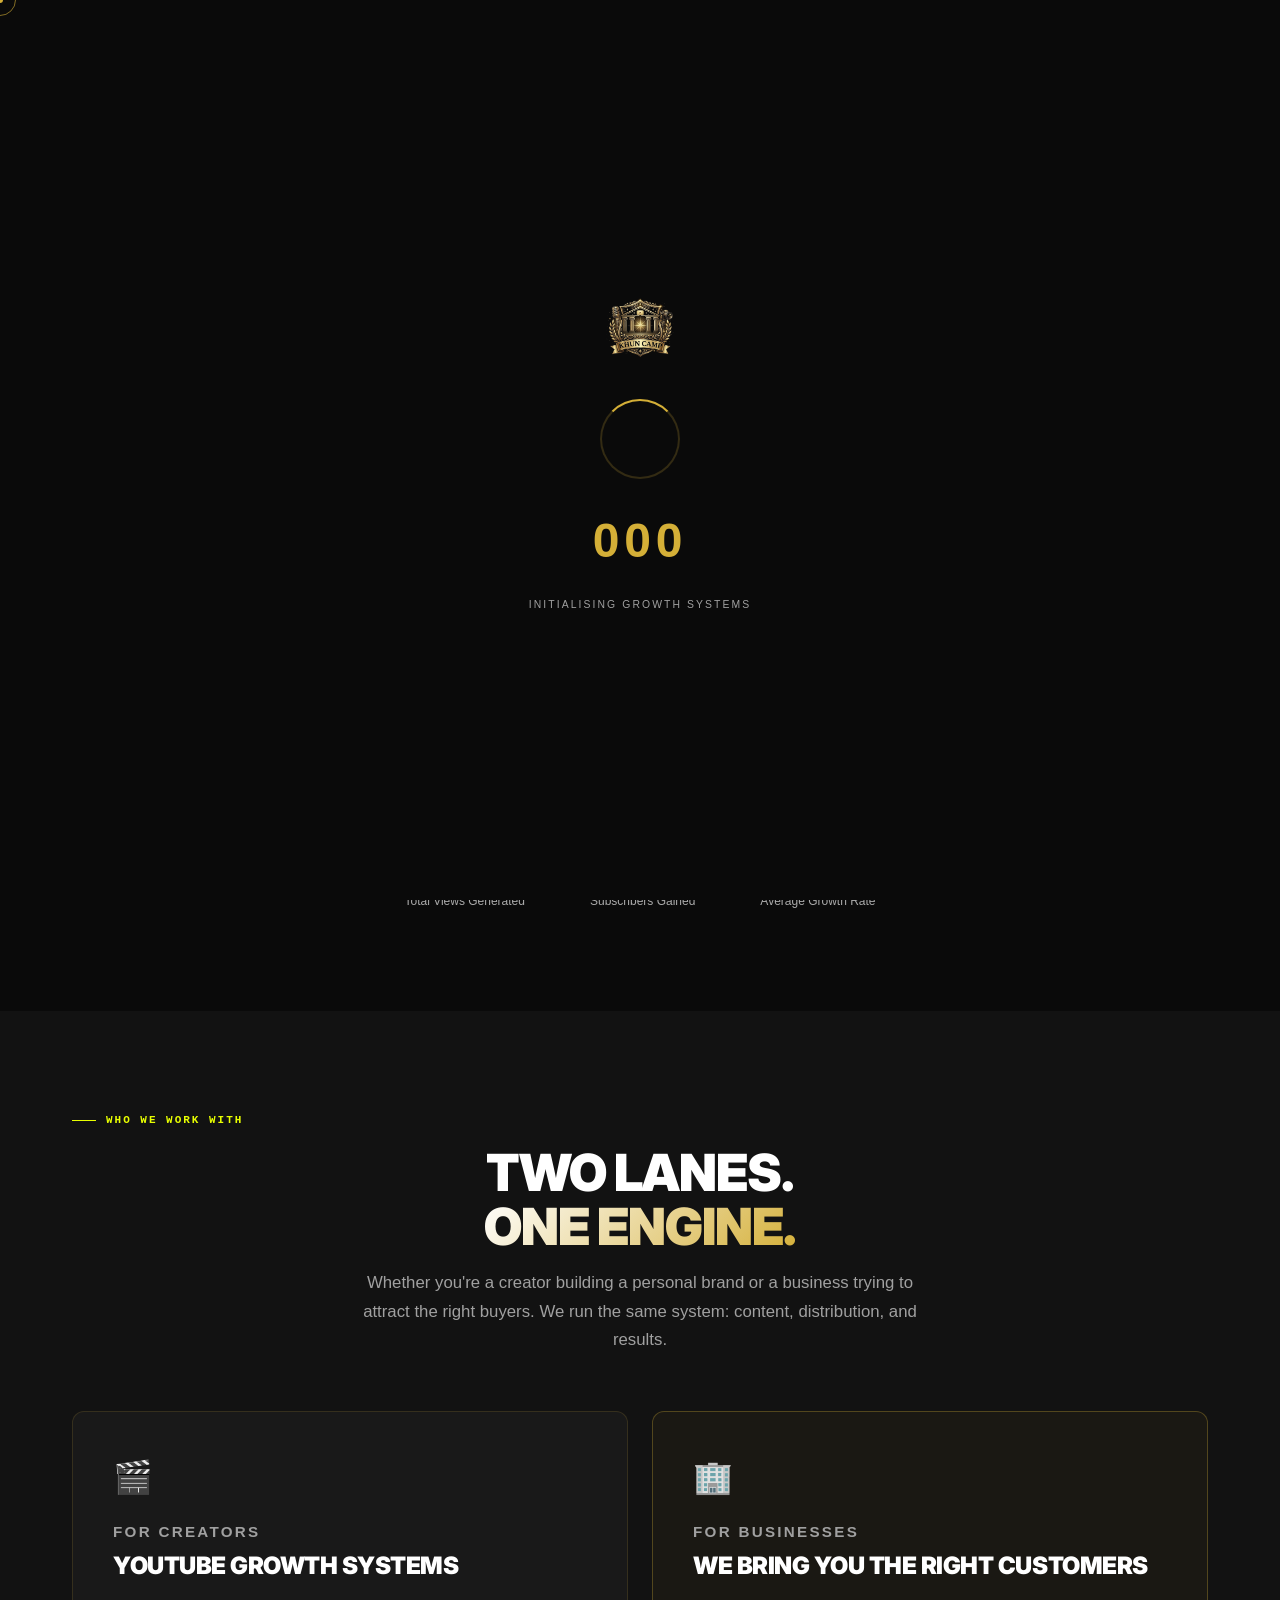
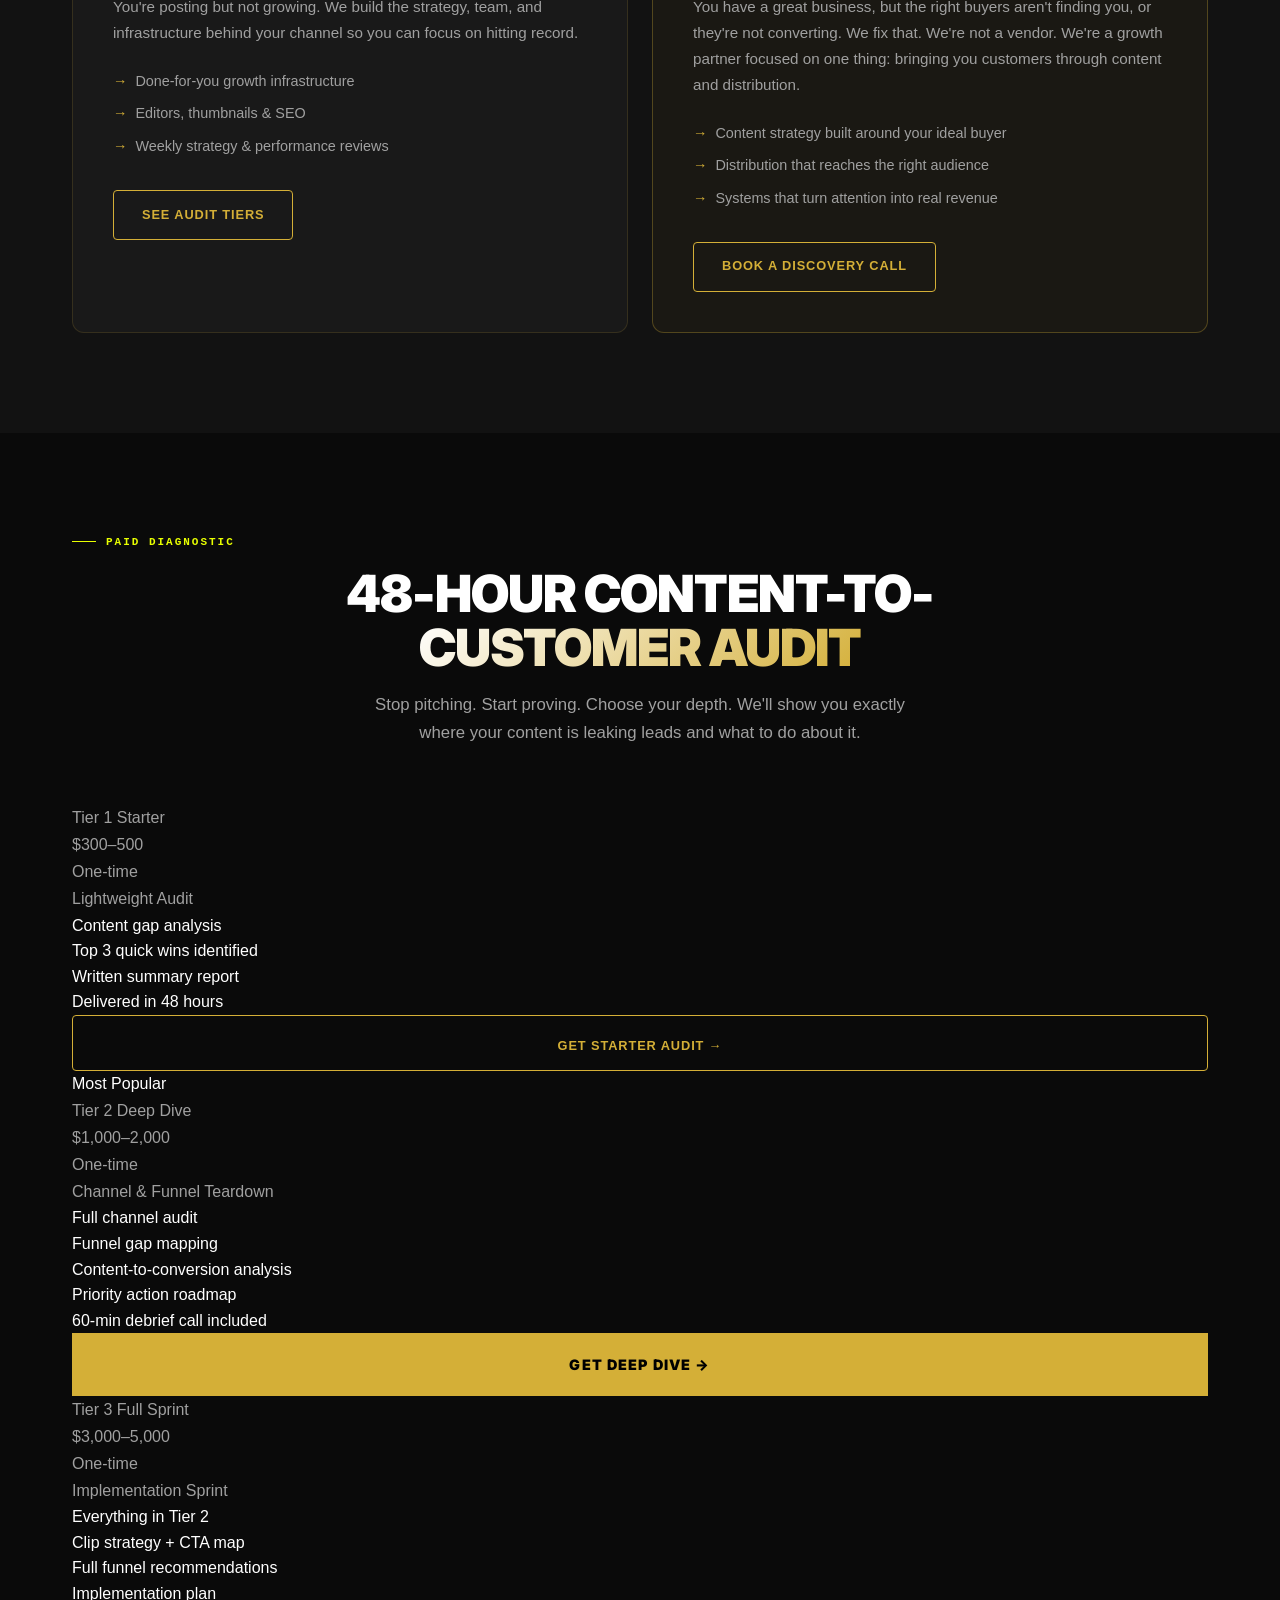
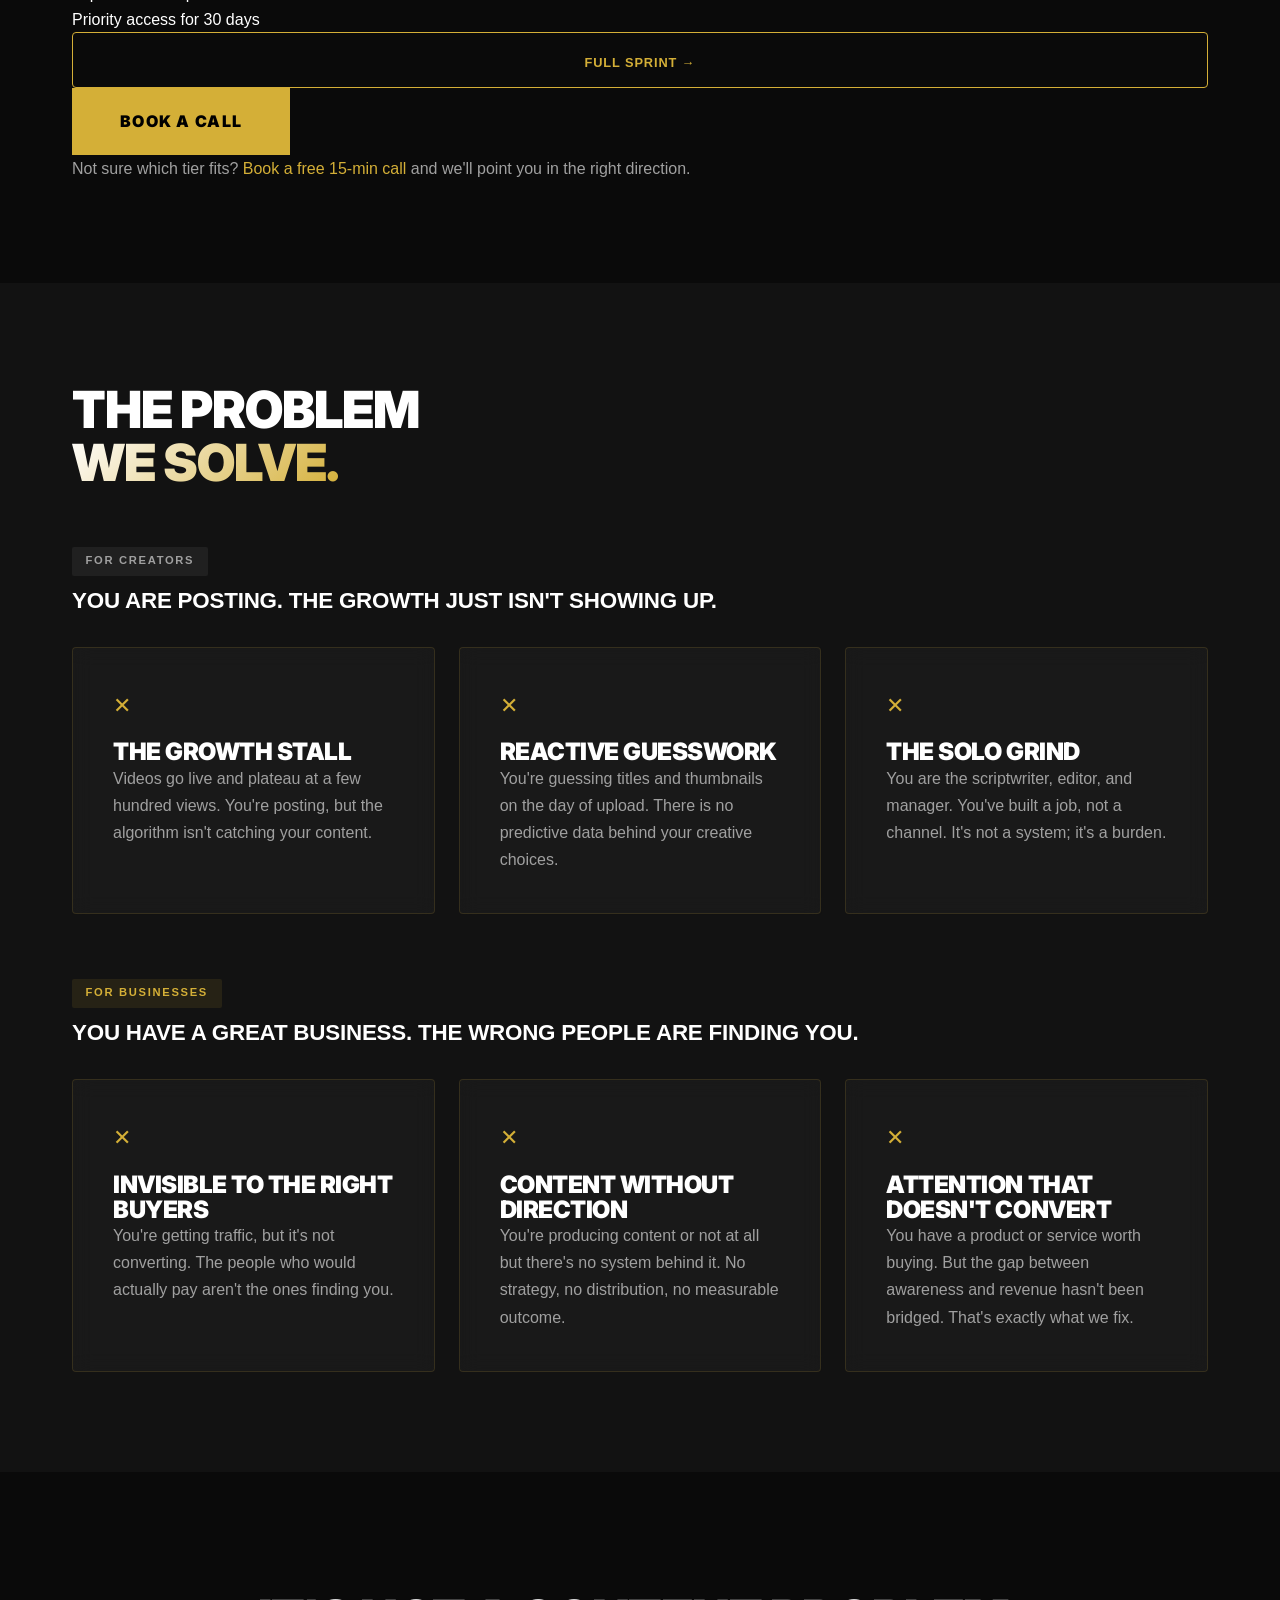
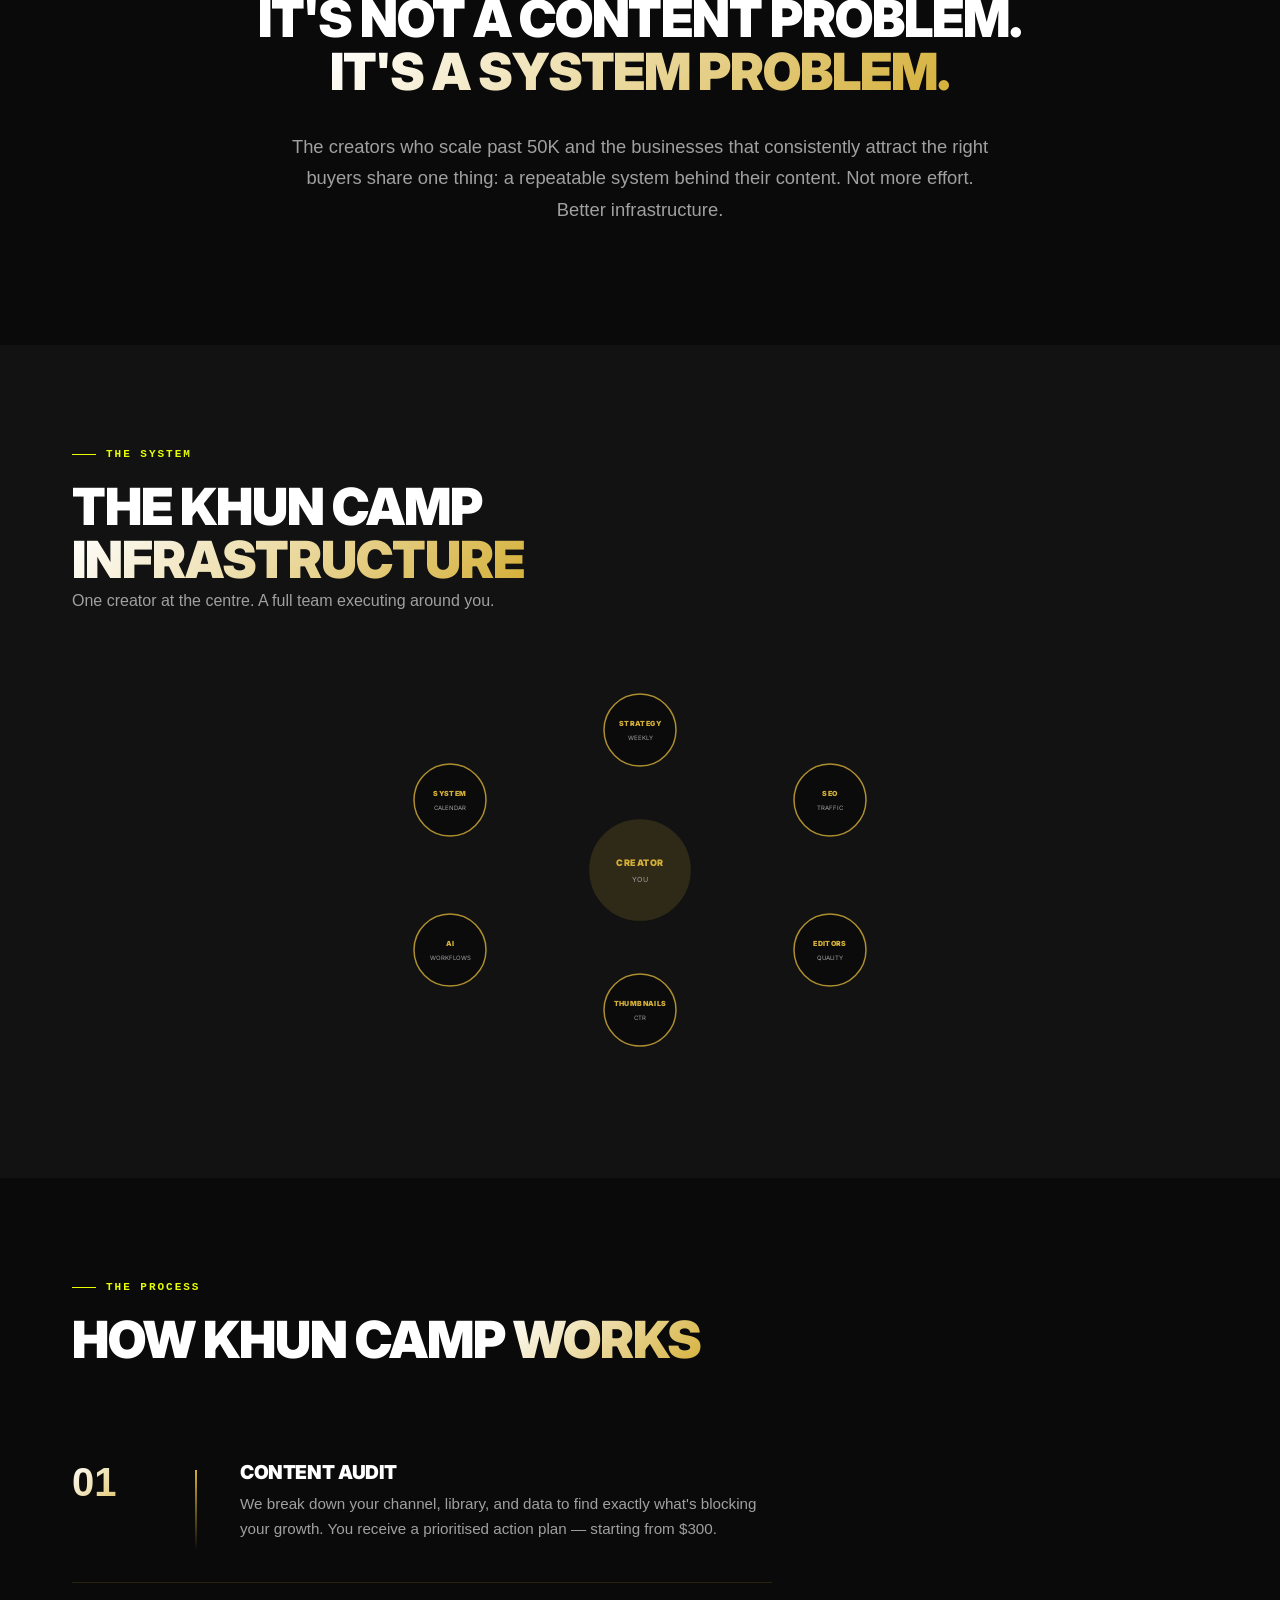
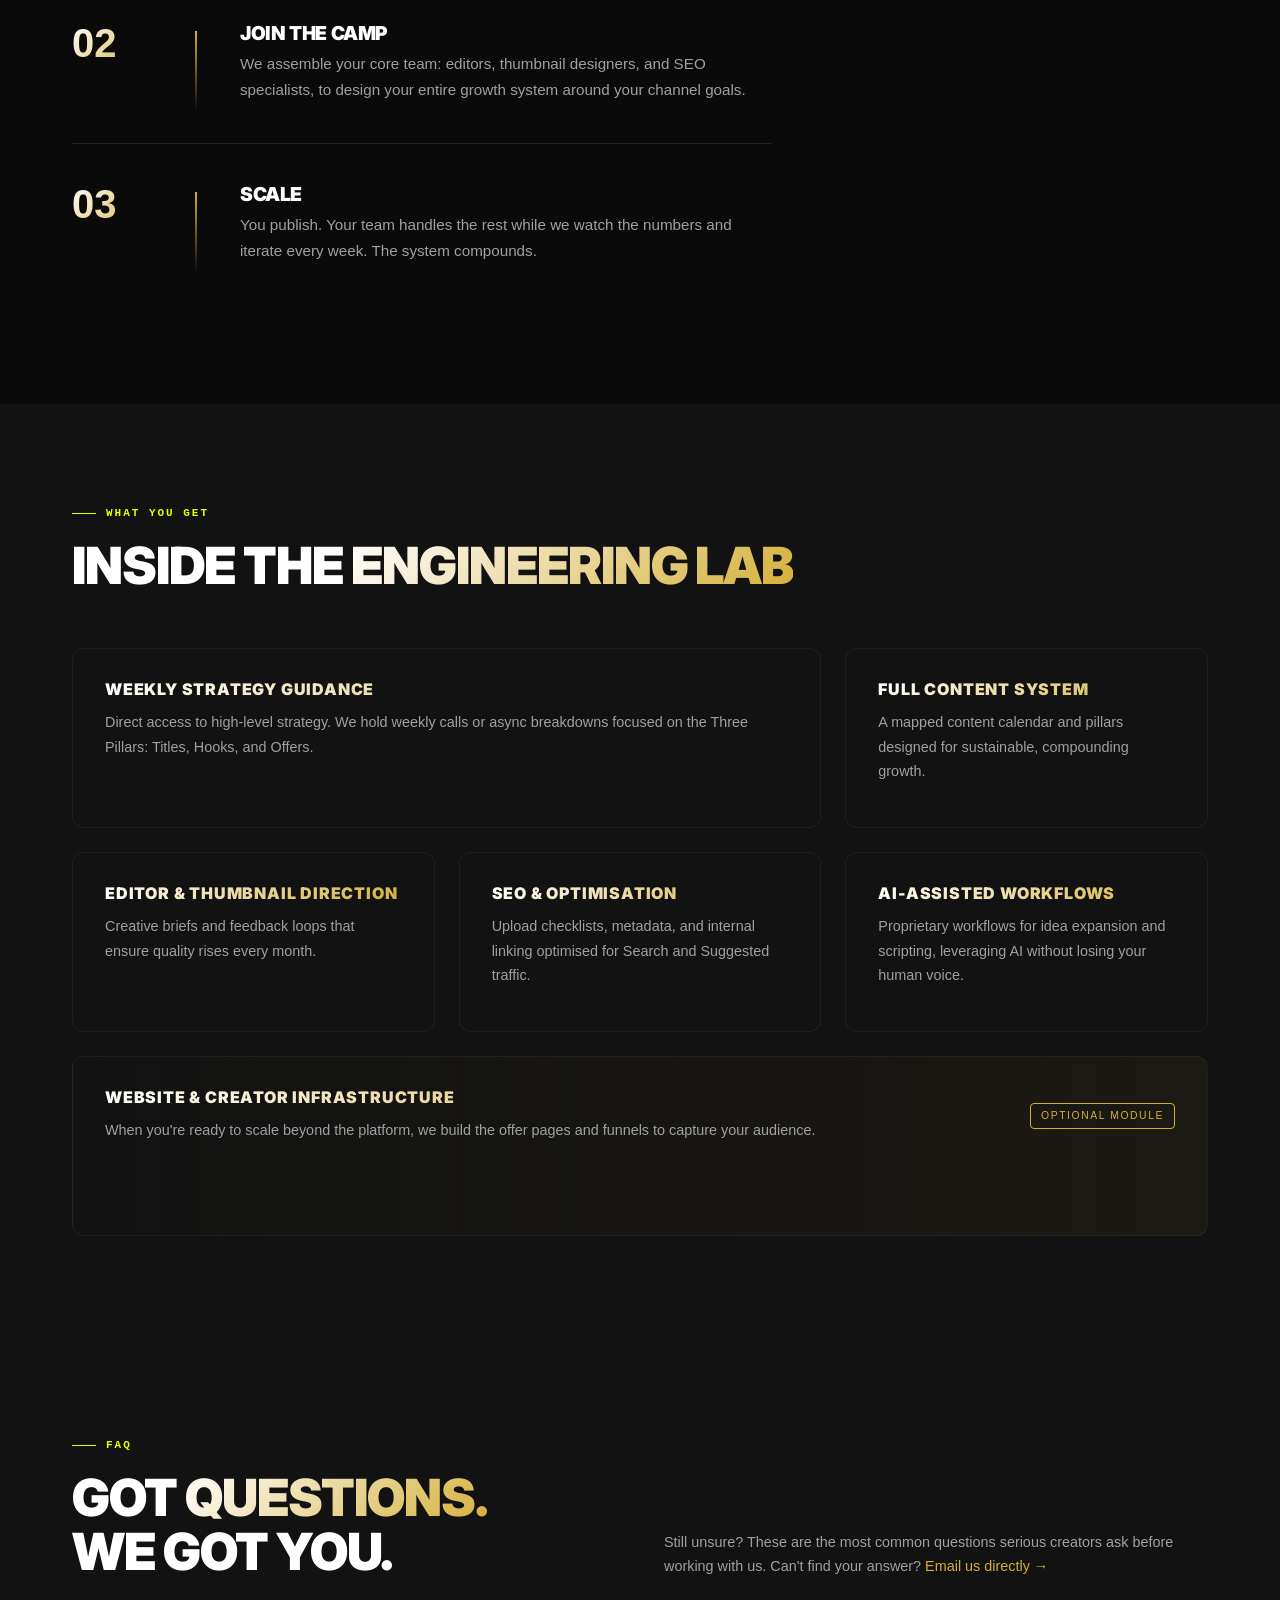
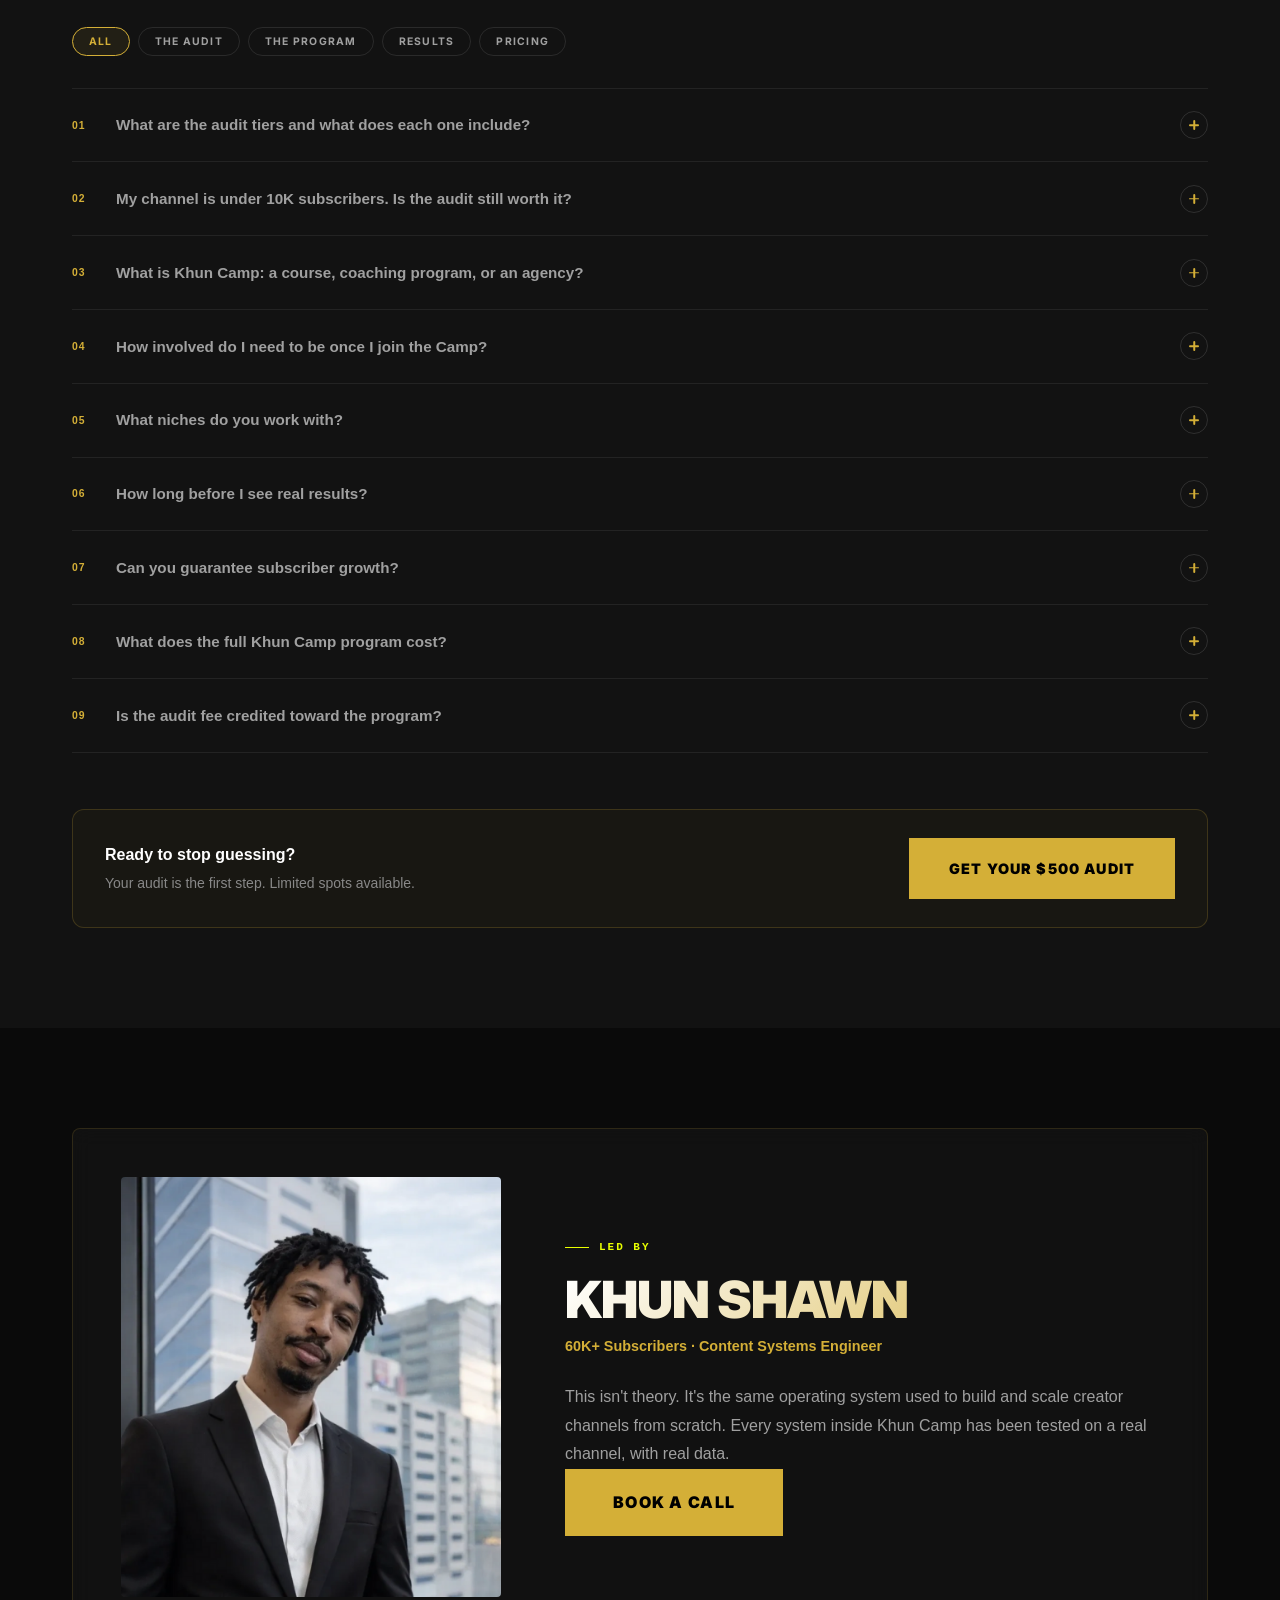
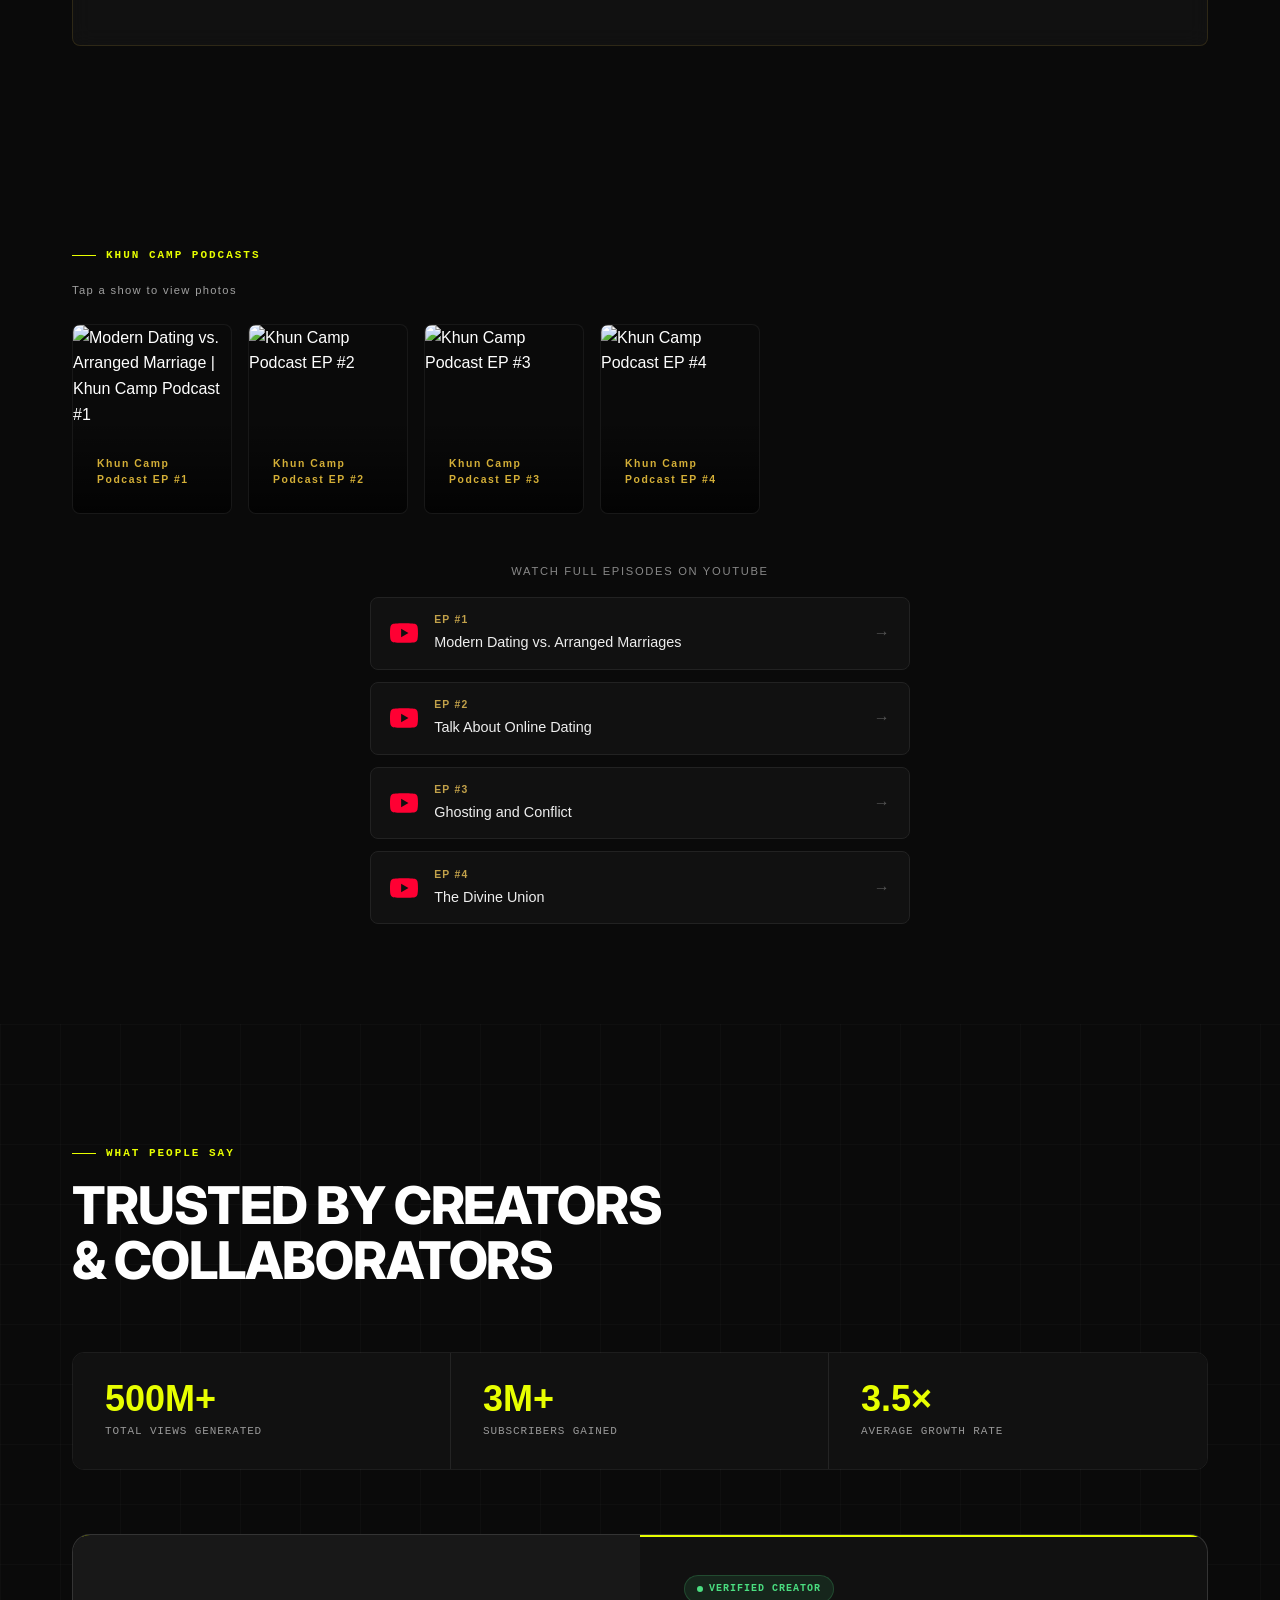
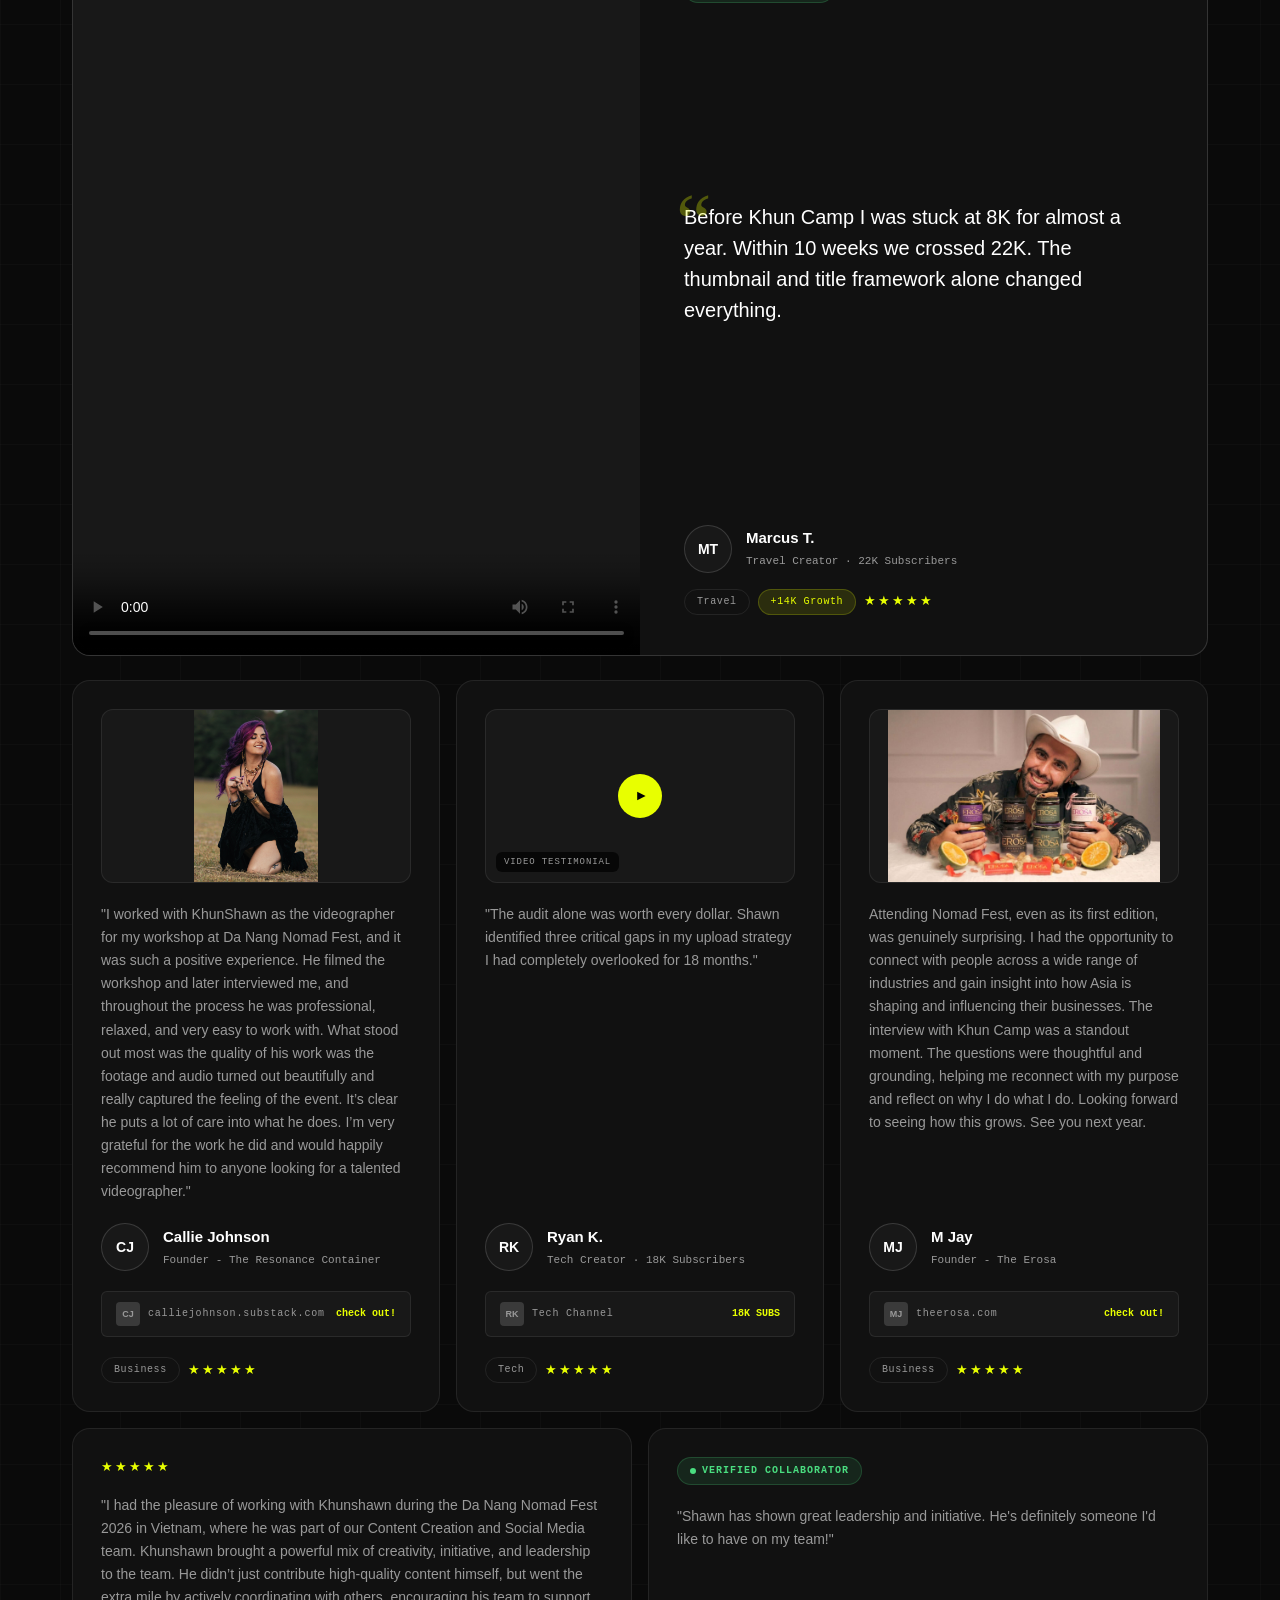
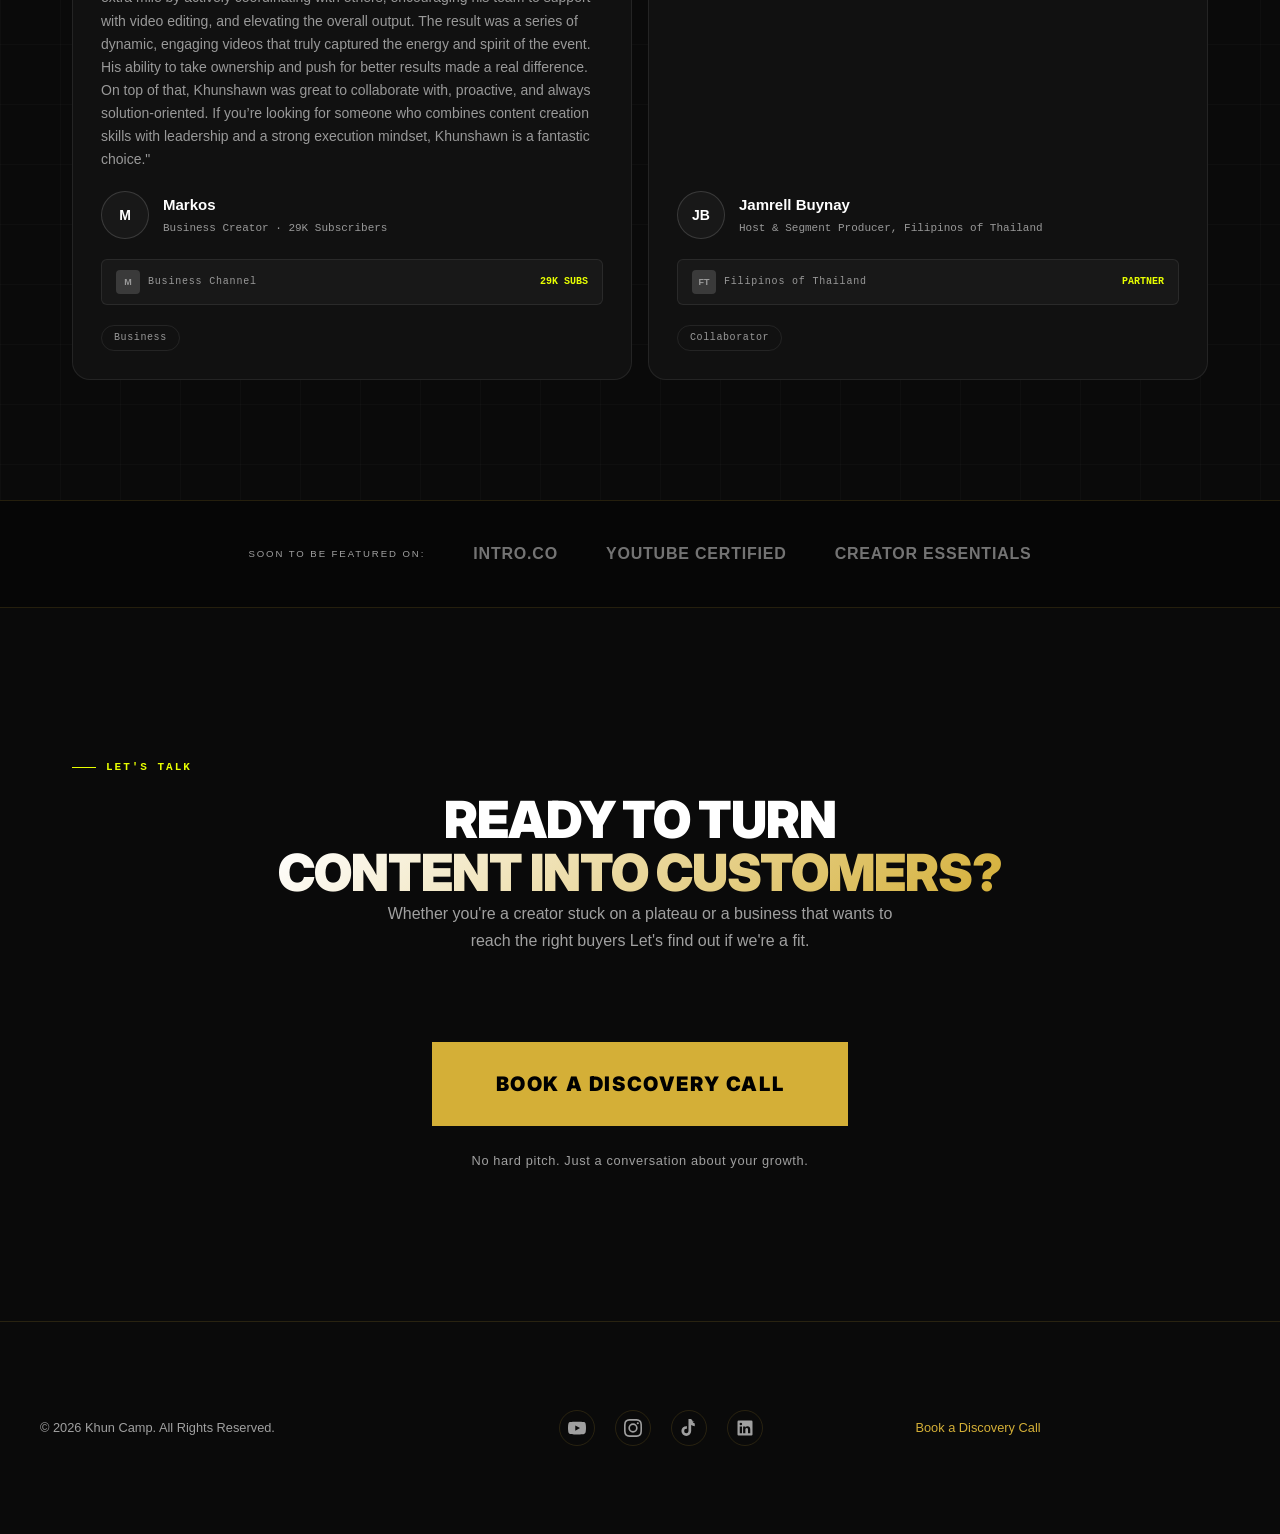
==== index.html @ d80e016d "describe your change here" ====
<!DOCTYPE html>
<html lang="en">
<head>
  <meta charset="UTF-8">
  <meta name="viewport" content="width=device-width, initial-scale=1.0">
  <title>Khun Camp | Content Growth Company</title>
  <meta name="description" content="Khun Camp turns content into customers using AI, systems, and distribution. We help creators grow on YouTube and businesses attract the right buyers">
  <meta name="robots" content="index, follow">
  <link rel="canonical" href="https://khuncamp.com/">

<!-- Open Graph / Social Preview -->
<meta property="og:type" content="website" />
<meta property="og:url" content="https://khuncamp.com/" />
<meta property="og:title" content="Khun Camp | Content Growth Company" />
<meta property="og:description" content="We turn content into customers using AI, systems, and distribution. Built for creators and businesses." />
<meta property="og:image" content="https://khuncamp.com/images/og-preview.jpg" />
<meta property="og:image:width" content="1200" />
<meta property="og:image:height" content="630" />

  <!-- Twitter Card -->
  <meta property="twitter:card" content="summary_large_image">
  <meta property="twitter:title" content="Khun Camp | Still Stuck Under 50K?">
  <meta property="twitter:description" content="Turn your channel into a system. We build the team, you hit record.">

  <!-- Schema.org -->
  <script type="application/ld+json">
  {
    "@context": "https://schema.org",
    "@type": "Service",
    "name": "Khun Camp YouTube Audit & Systems",
    "serviceType": "YouTube Growth Consultancy",
    "provider": {
      "@type": "LocalBusiness",
      "name": "Khun Camp",
      "image": "https://khuncamp.com/images/KhunCamp-Social-Share.webp"
    },
    "offers": {
      "@type": "Offer",
      "price": "500.00",
      "priceCurrency": "USD"
    },
    "description": "Professional YouTube channel audits and full-service growth infrastructure for creators."
  }
  </script>

  <!-- FAQ Schema -->
  <script type="application/ld+json">
  {
    "@context": "https://schema.org",
    "@type": "FAQPage",
    "mainEntity": [
      {
        "@type": "Question",
        "name": "What is Khun Camp?",
        "acceptedAnswer": {
          "@type": "Answer",
          "text": "Khun Camp is an engineering firm for YouTube creators. We build the infrastructure, team, and strategy behind your channel so you can scale past 50K subscribers."
        }
      },
      {
        "@type": "Question",
        "name": "How does Khun Camp work?",
        "acceptedAnswer": {
          "@type": "Answer",
          "text": "We start with a $500 audit to analyse your channel, then assemble your growth team (editors, thumbnail designers, SEO specialists) and design a system for sustainable growth. You publish, we handle the rest."
        }
      },
      {
        "@type": "Question",
        "name": "What will I get inside Khun Camp?",
        "acceptedAnswer": {
          "@type": "Answer",
          "text": "Weekly strategy guidance, full content system, editor and thumbnail direction, SEO optimisation, AI-assisted workflows, and optional website and creator infrastructure setup."
        }
      }
    ]
  }
  </script>

  <!-- Favicons & Web App -->
  <link rel="icon" type="image/webp" sizes="128x128" href="images/KhunCamp-Logo-badge-favicon-128.webp">
  <link rel="apple-touch-icon" href="images/KhunCamp-Logo-badge-favicon-128.webp">
  <link rel="manifest" href="manifest.json">
  <link rel="preconnect" href="https://fonts.googleapis.com">
  <link rel="preconnect" href="https://fonts.gstatic.com" crossorigin>
  <link href="https://fonts.googleapis.com/css2?family=Inter:wght@400;700;900&display=swap" rel="stylesheet">
  <link rel="stylesheet" href="css/style.css">
  <style>
    .audit-card-cta {
      display: block;
      width: 100%;
      text-align: center;
      margin-top: auto;
      padding-top: 20px;
    }
    .audit-card {
      display: flex;
      flex-direction: column;
    }
    .audit-features {
      flex: 1;
    }
  </style>
</head>
<body>

  <!-- CURSOR -->
  <div id="cursor-dot"></div>
  <div id="cursor-ring"></div>

  <!-- PRELOADER -->
  <div id="preloader">
    <div class="preloader-inner">
      <div class="loader-logo">
        <img src="images/KhunCamp-Logo-transparent-badge.webp" alt="Khun Camp">
      </div>
      <div class="loader-ring"></div>
      <div class="loader-progress">
        <span id="percentage-counter">000</span>
      </div>
      <p class="loader-label">INITIALISING GROWTH SYSTEMS</p>
    </div>
  </div>

<!-- NAV -->
<header id="site-header">
  <nav class="container nav-inner">
    <a href="#hero" class="nav-logo">
      <img src="images/KhunCamp-Logo-nav.webp" alt="Khun Camp Logo" height="46">
    </a>

    <!-- Desktop CTA — hidden on mobile -->
    <a href="https://calendar.app.google/1PVSKsN8UGwQiG3g7" class="btn-primary btn-sm magnetic-item nav-desktop-cta">Book a Call</a>

    <!-- Hamburger — mobile only -->
    <button class="ham-btn" id="ham-btn" aria-label="Open menu" aria-expanded="false">
      <span></span><span></span><span></span>
    </button>
  </nav>

  <!-- SUB NAV — desktop only -->
  <div id="sub-nav">
    <div class="sub-nav-inner">
      <a href="#hero"         class="sub-nav-link active">Home</a>
      <span class="sub-nav-div"></span>
      <a href="#who-we-serve" class="sub-nav-link">Who We Serve</a>
      <span class="sub-nav-div"></span>
      <a href="#audit"        class="sub-nav-link">Pricing</a>
      <span class="sub-nav-div"></span>
      <a href="#problem"      class="sub-nav-link">Problem</a>
      <span class="sub-nav-div"></span>
      <a href="#solution"     class="sub-nav-link">System</a>
      <span class="sub-nav-div"></span>
      <a href="#how-it-works" class="sub-nav-link">Processes</a>
      <span class="sub-nav-div"></span>
      <a href="#deliverables" class="sub-nav-link">Deliverables</a>
      <span class="sub-nav-div"></span>
      <a href="#proof"        class="sub-nav-link">Proof</a>
      <span class="sub-nav-div"></span>
      <a href="#testimonials" class="sub-nav-link">Testimonials</a>
      <span class="sub-nav-div"></span>
      <a href="#faq"          class="sub-nav-link">FAQ</a>
      <span class="sub-nav-div"></span>
      <a href="blog.html"     class="sub-nav-link">Blog</a>
      <span class="sub-nav-div"></span>
      <a href="https://calendar.app.google/1PVSKsN8UGwQiG3g7"    class="sub-nav-link">Book a Call</a>
    </div>
  </div>

  <!-- MOBILE MENU — hidden on desktop -->
  <div id="mobile-menu" aria-hidden="true">
    <div class="mobile-menu-links">
      <a href="#hero"         class="mob-menu-link"><span class="mob-num">01</span><span class="mob-name">Home</span><div class="mob-bar"></div></a>
      <a href="#who-we-serve" class="mob-menu-link"><span class="mob-num">02</span><span class="mob-name">Who We Serve</span><div class="mob-bar"></div></a>
      <a href="#audit"        class="mob-menu-link"><span class="mob-num">03</span><span class="mob-name">Pricing</span><div class="mob-bar"></div></a>
      <a href="#problem"      class="mob-menu-link"><span class="mob-num">04</span><span class="mob-name">Problem</span><div class="mob-bar"></div></a>
      <a href="#solution"     class="mob-menu-link"><span class="mob-num">05</span><span class="mob-name">System</span><div class="mob-bar"></div></a>
      <a href="#how-it-works" class="mob-menu-link"><span class="mob-num">06</span><span class="mob-name">Process</span><div class="mob-bar"></div></a>
      <a href="#deliverables" class="mob-menu-link"><span class="mob-num">07</span><span class="mob-name">Deliverables</span><div class="mob-bar"></div></a>
      <a href="#proof"        class="mob-menu-link"><span class="mob-num">08</span><span class="mob-name">Proof</span><div class="mob-bar"></div></a>
      <a href="#testimonials" class="mob-menu-link"><span class="mob-num">09</span><span class="mob-name">Testimonials</span><div class="mob-bar"></div></a>
      <a href="#faq"          class="mob-menu-link"><span class="mob-num">10</span><span class="mob-name">FAQ</span><div class="mob-bar"></div></a>
      <a href="blog.html"     class="mob-menu-link"><span class="mob-num">11</span><span class="mob-name">Blog</span><div class="mob-bar"></div></a>
    </div>
    <a href="https://calendar.app.google/1PVSKsN8UGwQiG3g7" class="mob-menu-cta">Book a Call →</a>
  </div>
</header>

  <!-- MAIN -->
  <main>

<!-- HERO -->
<section id="hero" class="spotlight-section hero-full">
  <div class="spotlight-bg"></div>
  <div class="container hero-full-content reveal-up">
    <p class="hero-eyebrow">CONTENT GROWTH COMPANY</p>
    <h1 class="gold-gradient-text">We Turn Content<br>Into Customers.</h1>
    <p class="hero-subtext">Khun Camp is a content growth company. We partner with businesses and creators using content, AI, and distribution to bring the right customers to the right people.</p>
    <div class="hero-cta-group">
      <a href="https://calendar.app.google/1PVSKsN8UGwQiG3g7" class="btn-primary btn-lg magnetic-item">Book a Call</a>
      <a href="#who-we-serve" class="btn-ghost magnetic-item">See How It Works</a>
    </div>
    <div class="hero-stats">
      <div class="hero-stat">
        <span class="hero-stat-number">500M+</span>
        <span class="hero-stat-label">Total Views Generated</span>
      </div>
      <div class="hero-stat-divider"></div>
      <div class="hero-stat">
        <span class="hero-stat-number">3M+</span>
        <span class="hero-stat-label">Subscribers Gained</span>
      </div>
      <div class="hero-stat-divider"></div>
      <div class="hero-stat">
        <span class="hero-stat-number">3.5x</span>
        <span class="hero-stat-label">Average Growth Rate</span>
      </div>
    </div>
  </div>
</section>

<!-- WHO WE SERVE -->
<section id="who-we-serve">
  <div class="container">
    <div class="section-header reveal-up text-center">
      <p class="section-eyebrow">WHO WE WORK WITH</p>
      <h2>Two Lanes.<br><span class="gold-gradient-text">One Engine.</span></h2>
      <p class="section-subtext">Whether you're a creator building a personal brand or a business trying to attract the right buyers. We run the same system: content, distribution, and results.</p>
    </div>
    <div class="lanes-grid reveal-up">
      <!-- Lane 1: Creators -->
      <div class="lane-card">
        <div class="lane-icon">🎬</div>
        <p class="lane-eyebrow">FOR CREATORS</p>
        <h3>YouTube Growth Systems</h3>
        <p>You're posting but not growing. We build the strategy, team, and infrastructure behind your channel so you can focus on hitting record.</p>
        <ul class="lane-list">
          <li><span class="text-gold">→</span> Done-for-you growth infrastructure</li>
          <li><span class="text-gold">→</span> Editors, thumbnails & SEO</li>
          <li><span class="text-gold">→</span> Weekly strategy & performance reviews</li>
        </ul>
        <a href="#audit" class="btn-ghost-gold">See Audit Tiers</a>
      </div>
      <!-- Lane 2: Businesses -->
      <div class="lane-card lane-card--accent">
        <div class="lane-icon">🏢</div>
        <p class="lane-eyebrow">FOR BUSINESSES</p>
        <h3>We Bring You the Right Customers</h3>
        <p>You have a great business, but the right buyers aren't finding you, or they're not converting. We fix that. We're not a vendor. We're a growth partner focused on one thing: bringing you customers through content and distribution.</p>
        <ul class="lane-list">
          <li><span class="text-gold">→</span> Content strategy built around your ideal buyer</li>
          <li><span class="text-gold">→</span> Distribution that reaches the right audience</li>
          <li><span class="text-gold">→</span> Systems that turn attention into real revenue</li>
        </ul>
        <a href="https://calendar.app.google/1PVSKsN8UGwQiG3g7" class="btn-ghost-gold">Book a Discovery Call</a>
      </div>
    </div>
  </div>
</section>


<!-- PAID DIAGNOSTIC -->
<section id="audit">
  <div class="container">
    <div class="section-header reveal-up text-center">
      <p class="section-eyebrow">PAID DIAGNOSTIC</p>
      <h2>48-Hour Content-To-<br><span class="gold-gradient-text">Customer Audit</span></h2>
      <p class="section-subtext">Stop pitching. Start proving. Choose your depth. We'll show you exactly where your content is leaking leads and what to do about it.</p>
    </div>

    <div class="audit-grid reveal-up">

      <!-- Tier 1 -->
      <div class="audit-card">
        <p class="audit-tier-label">Tier 1 Starter</p>
        <p class="audit-price">$300<span class="audit-price-range">–500</span></p>
        <p class="audit-price-sub">One-time</p>
        <div class="audit-divider"></div>
        <p class="audit-product-name">Lightweight Audit</p>
        <ul class="audit-features">
          <li>Content gap analysis</li>
          <li>Top 3 quick wins identified</li>
          <li>Written summary report</li>
          <li>Delivered in 48 hours</li>
        </ul>
        <a href="https://buy.stripe.com/00w5kCgZe8BpeNeaxx7ss04" class="btn-ghost-gold audit-card-cta">Get Starter Audit →</a>
      </div>

      <!-- Tier 2 — Featured -->
      <div class="audit-card audit-card--featured">
        <div class="audit-badge">Most Popular</div>
        <p class="audit-tier-label">Tier 2 Deep Dive</p>
        <p class="audit-price">$1,000<span class="audit-price-range">–2,000</span></p>
        <p class="audit-price-sub">One-time</p>
        <div class="audit-divider"></div>
        <p class="audit-product-name">Channel &amp; Funnel Teardown</p>
        <ul class="audit-features">
          <li>Full channel audit</li>
          <li>Funnel gap mapping</li>
          <li>Content-to-conversion analysis</li>
          <li>Priority action roadmap</li>
          <li>60-min debrief call included</li>
        </ul>
        <a href="https://buy.stripe.com/aFa4gy4cseZNeNe6hh7ss07" class="btn-primary audit-card-cta">Get Deep Dive →</a>
      </div>

      <!-- Tier 3 -->
      <div class="audit-card">
        <p class="audit-tier-label">Tier 3 Full Sprint</p>
        <p class="audit-price">$3,000<span class="audit-price-range">–5,000</span></p>
        <p class="audit-price-sub">One-time</p>
        <div class="audit-divider"></div>
        <p class="audit-product-name">Implementation Sprint</p>
        <ul class="audit-features">
          <li>Everything in Tier 2</li>
          <li>Clip strategy + CTA map</li>
          <li>Full funnel recommendations</li>
          <li>Implementation plan</li>
          <li>Priority access for 30 days</li>
        </ul>
        <a href="https://buy.stripe.com/eVq5kC6kAdVJawY8pp7ss05" class="btn-ghost-gold audit-card-cta">Full Sprint →</a>
      </div>

    </div>

    <div class="audit-cta reveal-up">
      <a href="https://calendar.app.google/1PVSKsN8UGwQiG3g7" class="btn-primary btn-lg magnetic-item">Book a Call</a>
      <p class="audit-cta-note">Not sure which tier fits? <a href="https://calendar.app.google/1PVSKsN8UGwQiG3g7" class="text-gold">Book a free 15-min call</a> and we'll point you in the right direction.</p>
    </div>

  </div>
</section>

    <!-- PROBLEM -->
    <section id="problem">
      <div class="container">
        <div class="section-header reveal-up">
          <h2>The Problem<br><span class="gold-gradient-text">We Solve.</span></h2>
        </div>

        <!-- Creators Problem -->
        <div class="problem-audience-label reveal-up">
          <span class="problem-tag">FOR CREATORS</span>
          <p class="problem-audience-sub">You are posting. The growth just isn't showing up.</p>
        </div>
        <div class="problem-grid">
          <div class="system-card reveal-up">
            <span class="card-icon">✕</span>
            <h3>The Growth Stall</h3>
            <p>Videos go live and plateau at a few hundred views. You're posting, but the algorithm isn't catching your content.</p>
          </div>
          <div class="system-card reveal-up">
            <span class="card-icon">✕</span>
            <h3>Reactive Guesswork</h3>
            <p>You're guessing titles and thumbnails on the day of upload. There is no predictive data behind your creative choices.</p>
          </div>
          <div class="system-card reveal-up">
            <span class="card-icon">✕</span>
            <h3>The Solo Grind</h3>
            <p>You are the scriptwriter, editor, and manager. You've built a job, not a channel. It's not a system; it's a burden.</p>
          </div>
        </div>

        <!-- Businesses Problem -->
        <div class="problem-audience-label reveal-up" style="margin-top: 4rem;">
          <span class="problem-tag problem-tag--gold">FOR BUSINESSES</span>
          <p class="problem-audience-sub">You have a great business. The wrong people are finding you.</p>
        </div>
        <div class="problem-grid">
          <div class="system-card reveal-up">
            <span class="card-icon">✕</span>
            <h3>Invisible to the Right Buyers</h3>
            <p>You're getting traffic, but it's not converting. The people who would actually pay aren't the ones finding you.</p>
          </div>
          <div class="system-card reveal-up">
            <span class="card-icon">✕</span>
            <h3>Content Without Direction</h3>
            <p>You're producing content or not at all but there's no system behind it. No strategy, no distribution, no measurable outcome.</p>
          </div>
          <div class="system-card reveal-up">
            <span class="card-icon">✕</span>
            <h3>Attention That Doesn't Convert</h3>
            <p>You have a product or service worth buying. But the gap between awareness and revenue hasn't been bridged. That's exactly what we fix.</p>
          </div>
        </div>

      </div>
    </section>

    <!-- REFRAME -->
    <section id="reframe">
      <div class="container text-center">
        <div class="reveal-up">
          <h2>It's not a content problem.<br><span class="gold-gradient-text">It's a system problem.</span></h2>
          <p class="reframe-body">The creators who scale past 50K and the businesses that consistently attract the right buyers share one thing: a repeatable system behind their content. Not more effort. Better infrastructure.</p>
        </div>
      </div>
    </section>

    <!-- SOLUTION -->
    <section id="solution">
      <div class="container">
        <div class="section-header reveal-up">
          <p class="section-eyebrow">THE SYSTEM</p>
          <h2>The Khun Camp<br><span class="gold-gradient-text">Infrastructure</span></h2>
          <p>One creator at the centre. A full team executing around you.</p>
        </div>
        <div class="solution-diagram-wrapper reveal-up">
          <svg id="solution-diagram" viewBox="0 0 600 400" xmlns="http://www.w3.org/2000/svg" aria-label="Khun Camp growth system diagram">
            <!-- Connection lines -->
            <line class="node-line" x1="300" y1="200" x2="300" y2="60" />
            <line class="node-line" x1="300" y1="200" x2="490" y2="130" />
            <line class="node-line" x1="300" y1="200" x2="490" y2="280" />
            <line class="node-line" x1="300" y1="200" x2="300" y2="340" />
            <line class="node-line" x1="300" y1="200" x2="110" y2="280" />
            <line class="node-line" x1="300" y1="200" x2="110" y2="130" />
            <!-- Centre node -->
            <circle class="node-center" cx="300" cy="200" r="50" />
            <text class="node-label node-label-center" x="300" y="196" text-anchor="middle">CREATOR</text>
            <text class="node-label node-label-center-sub" x="300" y="212" text-anchor="middle">YOU</text>
            <!-- Satellite nodes -->
            <circle class="node-satellite" cx="300" cy="60" r="36" />
            <text class="node-label" x="300" y="56" text-anchor="middle">STRATEGY</text>
            <text class="node-label-sub" x="300" y="70" text-anchor="middle">WEEKLY</text>
            <circle class="node-satellite" cx="490" cy="130" r="36" />
            <text class="node-label" x="490" y="126" text-anchor="middle">SEO</text>
            <text class="node-label-sub" x="490" y="140" text-anchor="middle">TRAFFIC</text>
            <circle class="node-satellite" cx="490" cy="280" r="36" />
            <text class="node-label" x="490" y="276" text-anchor="middle">EDITORS</text>
            <text class="node-label-sub" x="490" y="290" text-anchor="middle">QUALITY</text>
            <circle class="node-satellite" cx="300" cy="340" r="36" />
            <text class="node-label" x="300" y="336" text-anchor="middle">THUMBNAILS</text>
            <text class="node-label-sub" x="300" y="350" text-anchor="middle">CTR</text>
            <circle class="node-satellite" cx="110" cy="280" r="36" />
            <text class="node-label" x="110" y="276" text-anchor="middle">AI</text>
            <text class="node-label-sub" x="110" y="290" text-anchor="middle">WORKFLOWS</text>
            <circle class="node-satellite" cx="110" cy="130" r="36" />
            <text class="node-label" x="110" y="126" text-anchor="middle">SYSTEM</text>
            <text class="node-label-sub" x="110" y="140" text-anchor="middle">CALENDAR</text>
          </svg>
        </div>
      </div>
    </section>

    <!-- HOW IT WORKS -->
    <section id="how-it-works">
      <div class="container">
        <div class="section-header reveal-up">
          <p class="section-eyebrow">THE PROCESS</p>
          <h2>How Khun Camp <span class="gold-gradient-text">Works</span></h2>
        </div>
        <div class="timeline">
          <div class="timeline-step reveal-up" data-step="01">
            <div class="step-number gold-gradient-text">01</div>
            <div class="step-connector"></div>
            <div class="step-content">
              <h3>Content Audit</h3>
              <p>We break down your channel, library, and data to find exactly what's blocking your growth. You receive a prioritised action plan — starting from $300.</p>
            </div>
          </div>
          <div class="timeline-step reveal-up" data-step="02">
            <div class="step-number gold-gradient-text">02</div>
            <div class="step-connector"></div>
            <div class="step-content">
              <h3>Join the Camp</h3>
              <p>We assemble your core team: editors, thumbnail designers, and SEO specialists, to design your entire growth system around your channel goals.</p>
            </div>
          </div>
          <div class="timeline-step reveal-up" data-step="03">
            <div class="step-number gold-gradient-text">03</div>
            <div class="step-connector"></div>
            <div class="step-content">
              <h3>Scale</h3>
              <p>You publish. Your team handles the rest while we watch the numbers and iterate every week. The system compounds.</p>
            </div>
          </div>
        </div>
      </div>
    </section>

    <!-- DELIVERABLES -->
    <section id="deliverables">
      <div class="container">
        <div class="section-header reveal-up">
          <p class="section-eyebrow">WHAT YOU GET</p>
          <h2>Inside the <span class="gold-gradient-text">Engineering Lab</span></h2>
        </div>
        <div class="bento-grid">
          <div class="bento-item reveal-up bento-span-2">
            <h4 class="gold-gradient-text">Weekly Strategy Guidance</h4>
            <p>Direct access to high-level strategy. We hold weekly calls or async breakdowns focused on the Three Pillars: Titles, Hooks, and Offers.</p>
          </div>
          <div class="bento-item reveal-up">
            <h4 class="gold-gradient-text">Full Content System</h4>
            <p>A mapped content calendar and pillars designed for sustainable, compounding growth.</p>
          </div>
          <div class="bento-item reveal-up">
            <h4 class="gold-gradient-text">Editor & Thumbnail Direction</h4>
            <p>Creative briefs and feedback loops that ensure quality rises every month.</p>
          </div>
          <div class="bento-item reveal-up">
            <h4 class="gold-gradient-text">SEO & Optimisation</h4>
            <p>Upload checklists, metadata, and internal linking optimised for Search and Suggested traffic.</p>
          </div>
          <div class="bento-item reveal-up">
            <h4 class="gold-gradient-text">AI-Assisted Workflows</h4>
            <p>Proprietary workflows for idea expansion and scripting, leveraging AI without losing your human voice.</p>
          </div>
          <div class="bento-item reveal-up bento-span-3 bento-highlight">
            <div class="bento-highlight-inner">
              <div>
                <h4 class="gold-gradient-text">Website & Creator Infrastructure</h4>
                <p>When you're ready to scale beyond the platform, we build the offer pages and funnels to capture your audience.</p>
              </div>
              <span class="badge">OPTIONAL MODULE</span>
            </div>
          </div>
        </div>
      </div>
    </section>

<!-- FAQ -->
<section id="faq">
  <div class="container">

    <div class="faq-header-grid">
      <div>
        <p class="section-eyebrow">FAQ</p>
        <h2>Got <span class="gold-gradient-text">Questions.</span><br>We Got You.</h2>
      </div>
      <p class="faq-side-text">
        Still unsure? These are the most common questions serious creators ask before working with us.
        Can't find your answer? <a href="mailto:khun.shawn.team@gmail.com" class="text-gold">Email us directly →</a>
      </p>
    </div>

    <div class="faq-categories">
      <button class="faq-cat-btn active" data-cat="all">All</button>
      <button class="faq-cat-btn" data-cat="audit">The Audit</button>
      <button class="faq-cat-btn" data-cat="program">The Program</button>
      <button class="faq-cat-btn" data-cat="results">Results</button>
      <button class="faq-cat-btn" data-cat="pricing">Pricing</button>
    </div>

    <div class="faq-list" id="faq-list">

      <div class="faq-item" data-cat="audit">
        <button class="faq-q">
          <span class="faq-q-num">01</span>
          <span class="faq-q-text">What are the audit tiers and what does each one include?</span>
          <div class="faq-icon"><span></span></div>
        </button>
        <div class="faq-a">
          <div class="faq-a-inner">
            There are three tiers. <strong>Tier 1 ($300–500)</strong> is a lightweight audit covering content gaps, top quick wins, and a written summary — delivered in 48 hours. <strong>Tier 2 ($1,000–2,000)</strong> is a deep channel and funnel teardown with a priority action roadmap and a 60-minute debrief call. <strong>Tier 3 ($3,000–5,000)</strong> includes everything in Tier 2 plus clip strategy, a CTA map, full funnel recommendations, an implementation plan, and 30 days of priority access. Not sure which fits? Book a call — we'll guide you.
          </div>
        </div>
      </div>

      <div class="faq-item" data-cat="audit">
        <button class="faq-q">
          <span class="faq-q-num">02</span>
          <span class="faq-q-text">My channel is under 10K subscribers. Is the audit still worth it?</span>
          <div class="faq-icon"><span></span></div>
        </button>
        <div class="faq-a">
          <div class="faq-a-inner">
            Yes, catching the right problems early saves years of wasted effort. The audit is designed to identify <strong>structural blockers</strong> that prevent channels from breaking through, regardless of size. Many of our best results come from channels under 5K who fixed foundational issues early.
          </div>
        </div>
      </div>

      <div class="faq-item" data-cat="program">
        <button class="faq-q">
          <span class="faq-q-num">03</span>
          <span class="faq-q-text">What is Khun Camp: a course, coaching program, or an agency?</span>
          <div class="faq-icon"><span></span></div>
        </button>
        <div class="faq-a">
          <div class="faq-a-inner">
            None of the above. Khun Camp is a <strong>done-for-you growth infrastructure</strong>. We don't teach you. We build the system and team behind your channel so you can focus entirely on showing up on camera. Think of us as your behind-the-scenes growth engine.
          </div>
        </div>
      </div>

      <div class="faq-item" data-cat="program">
        <button class="faq-q">
          <span class="faq-q-num">04</span>
          <span class="faq-q-text">How involved do I need to be once I join the Camp?</span>
          <div class="faq-icon"><span></span></div>
        </button>
        <div class="faq-a">
          <div class="faq-a-inner">
            Your primary job is to <strong>record content</strong>. We handle strategy, editing direction, thumbnail briefs, SEO, and weekly performance reviews. You'll have one weekly touchpoint to stay aligned. Everything else runs without you.
          </div>
        </div>
      </div>

      <div class="faq-item" data-cat="program">
        <button class="faq-q">
          <span class="faq-q-num">05</span>
          <span class="faq-q-text">What niches do you work with?</span>
          <div class="faq-icon"><span></span></div>
        </button>
        <div class="faq-a">
          <div class="faq-a-inner">
            We've worked across travel, tech, finance, lifestyle, and personal development. The system works for <strong>any niche with a defined audience</strong>. What matters more than niche is your commitment level. Khun Camp is for serious creators only.
          </div>
        </div>
      </div>

      <div class="faq-item" data-cat="results">
        <button class="faq-q">
          <span class="faq-q-num">06</span>
          <span class="faq-q-text">How long before I see real results?</span>
          <div class="faq-icon"><span></span></div>
        </button>
        <div class="faq-a">
          <div class="faq-a-inner">
            Most creators see measurable improvements in CTR and impressions within <strong>4 to 6 weeks</strong> after implementing audit recommendations. Full system momentum typically kicks in at the 90-day mark. Growth is not overnight. It's engineered.
          </div>
        </div>
      </div>

      <div class="faq-item" data-cat="results">
        <button class="faq-q">
          <span class="faq-q-num">07</span>
          <span class="faq-q-text">Can you guarantee subscriber growth?</span>
          <div class="faq-icon"><span></span></div>
        </button>
        <div class="faq-a">
          <div class="faq-a-inner">
            We don't guarantee specific numbers. Anyone who does is lying. What we <strong>do guarantee</strong> is a rigorously tested system, a dedicated team, and weekly iteration based on real data. The 3.5x average growth rate across our clients speaks for itself.
          </div>
        </div>
      </div>

      <div class="faq-item" data-cat="pricing">
        <button class="faq-q">
          <span class="faq-q-num">08</span>
          <span class="faq-q-text">What does the full Khun Camp program cost?</span>
          <div class="faq-icon"><span></span></div>
        </button>
        <div class="faq-a">
          <div class="faq-a-inner">
            Full program pricing is discussed after your audit, once we understand your channel's needs and scope. Audits start at <strong>$300–500 for a lightweight review</strong>, up to $3,000–5,000 for a full sprint with implementation. Audit clients get first access to program pricing.
          </div>
        </div>
      </div>

      <div class="faq-item" data-cat="pricing">
        <button class="faq-q">
          <span class="faq-q-num">09</span>
          <span class="faq-q-text">Is the audit fee credited toward the program?</span>
          <div class="faq-icon"><span></span></div>
        </button>
        <div class="faq-a">
          <div class="faq-a-inner">
            Yes. If you join the full program within 30 days of your audit, the <strong>audit fee is credited</strong> toward your first month — regardless of which tier you chose. The audit is not a sales pitch. It's a genuine deliverable that stands on its own.
          </div>
        </div>
      </div>

    </div>

    <div class="faq-cta-bar">
      <div>
        <p style="color:#fff; font-weight:900; font-size:1rem; margin-bottom:0.25rem;">Ready to stop guessing?</p>
        <p style="color:#888; font-size:0.875rem;">Your audit is the first step. Limited spots available.</p>
      </div>
      <a href="https://buy.stripe.com/00w7sK38o2d1fRi8pp7ss02" class="btn-primary magnetic-item">Get Your $500 Audit</a>
    </div>

  </div>
</section>

    <!-- FOUNDER PROOF -->
    <section id="proof">
      <div class="container">
        <div class="founder-block reveal-up">
          <div class="founder-image">
            <img src="images/KhunCamp by window in black blazer KhunCamp Khun Camp.webp" alt="KhunShawn — Content Systems Engineer">
          </div>
          <div class="founder-info">
            <p class="section-eyebrow">LED BY</p>
            <h2 class="gold-gradient-text">Khun Shawn</h2>
            <p class="founder-title">60K+ Subscribers · Content Systems Engineer</p>
            <p class="founder-body">This isn't theory. It's the same operating system used to build and scale creator channels from scratch. Every system inside Khun Camp has been tested on a real channel, with real data.</p>
             <a href="https://calendar.app.google/1PVSKsN8UGwQiG3g7" class="btn-primary btn-lg magnetic-item">Book a Call</a>
          </div>
        </div>
      </div>
    </section>




    <!-- PODCAST SECTION -->
    <section id="podcast">
      <div class="container">

        <div class="podcast-strip-header reveal-up">
          <p class="section-eyebrow">KHUN CAMP PODCASTS</p>
          <p class="podcast-strip-hint">Tap a show to view photos</p>
        </div>

        <div class="podcast-strip reveal-up">

          <!-- PODCAST CARD 1 -->
          <div class="podcast-card" data-podcast="Modern Dating vs. Arranged Marriage | Khun Camp Podcast #1" data-images='["images/pd1.webp","images/pd2.webp","images/pd3.webp"]'>
            <div class="podcast-card-img">
              <img src="images/pd1.webp" alt="Modern Dating vs. Arranged Marriage | Khun Camp Podcast #1">
            </div>
            <div class="proof-overlay"><span>Khun Camp Podcast EP #1</span></div>
          </div>

          <!-- PODCAST CARD 2 -->
          <div class="podcast-card" data-podcast="Talk about online dating | Khun Camp Podcast #2" data-images='["images/podcast1.png","images/podcast2.png","images/podcast3.png"]'>
            <div class="podcast-card-img">
              <img src="images/podcast1.png" alt="Khun Camp Podcast EP #2">
            </div>
            <div class="proof-overlay"><span>Khun Camp Podcast EP #2</span></div>
          </div>

          <!-- PODCAST CARD 3 -->
          <div class="podcast-card" data-podcast="Ghosting and Conflict | Khun Camp Podcast #3" data-images='["images/Khun Shawn ep3-1.webp","images/Khun Shawn ep3-2.webp","images/Khun Shawn ep3-3.webp"]'>
            <div class="podcast-card-img">
              <img src="images/Khun Shawn ep3-2.webp" alt="Khun Camp Podcast EP #3">
            </div>
            <div class="proof-overlay"><span>Khun Camp Podcast EP #3</span></div>
          </div>

          <!-- PODCAST CARD 4 -->
          <div class="podcast-card" data-podcast="The Divine Union | Khun Camp Podcast #4" data-images='["images/Khun Shawn ep4-1.webp","images/Khun Shawn ep4-2.webp","images/Khun Shawn ep4-3.webp"]'>
            <div class="podcast-card-img">
              <img src="images/Khun Shawn ep4-1.webp" alt="Khun Camp Podcast EP #4">
              </div>
              <div class="proof-overlay"><span>Khun Camp Podcast EP #4</span></div>
          </div>

        </div>

        <!-- YOUTUBE VIDEO LINKS -->
        <div class="podcast-yt-links">
          <p class="yt-label">WATCH FULL EPISODES ON YOUTUBE</p>
          <div class="yt-link-list">

            <a class="yt-link-card" href="https://www.youtube.com/watch?v=17WmdIFWwoU&t=119s" target="_blank" rel="noopener">
              <div class="yt-icon">
                <svg viewBox="0 0 24 24" fill="currentColor" xmlns="http://www.w3.org/2000/svg">
                  <path d="M23.498 6.186a3.016 3.016 0 0 0-2.122-2.136C19.505 3.545 12 3.545 12 3.545s-7.505 0-9.377.505A3.017 3.017 0 0 0 .502 6.186C0 8.07 0 12 0 12s0 3.93.502 5.814a3.016 3.016 0 0 0 2.122 2.136c1.871.505 9.376.505 9.376.505s7.505 0 9.377-.505a3.015 3.015 0 0 0 2.122-2.136C24 15.93 24 12 24 12s0-3.93-.502-5.814zM9.545 15.568V8.432L15.818 12l-6.273 3.568z"/>
                </svg>
              </div>
              <div class="yt-link-text">
                <span class="yt-ep">EP #1</span>
                <span class="yt-title">Modern Dating vs. Arranged Marriages</span>
              </div>
              <div class="yt-arrow">→</div>
            </a>

            <a class="yt-link-card" href="https://www.youtube.com/watch?v=YOUR_VIDEO_ID_2" target="_blank" rel="noopener">
              <div class="yt-icon">
                <svg viewBox="0 0 24 24" fill="currentColor" xmlns="http://www.w3.org/2000/svg">
                  <path d="M23.498 6.186a3.016 3.016 0 0 0-2.122-2.136C19.505 3.545 12 3.545 12 3.545s-7.505 0-9.377.505A3.017 3.017 0 0 0 .502 6.186C0 8.07 0 12 0 12s0 3.93.502 5.814a3.016 3.016 0 0 0 2.122 2.136c1.871.505 9.376.505 9.376.505s7.505 0 9.377-.505a3.015 3.015 0 0 0 2.122-2.136C24 15.93 24 12 24 12s0-3.93-.502-5.814zM9.545 15.568V8.432L15.818 12l-6.273 3.568z"/>
                </svg>
              </div>
              <div class="yt-link-text">
                <span class="yt-ep">EP #2</span>
                <span class="yt-title">Talk About Online Dating</span>
              </div>
              <div class="yt-arrow">→</div>
            </a>

            <a class="yt-link-card" href="https://www.youtube.com/watch?v=YOUR_VIDEO_ID_3" target="_blank" rel="noopener">
              <div class="yt-icon">
                <svg viewBox="0 0 24 24" fill="currentColor" xmlns="http://www.w3.org/2000/svg">
                  <path d="M23.498 6.186a3.016 3.016 0 0 0-2.122-2.136C19.505 3.545 12 3.545 12 3.545s-7.505 0-9.377.505A3.017 3.017 0 0 0 .502 6.186C0 8.07 0 12 0 12s0 3.93.502 5.814a3.016 3.016 0 0 0 2.122 2.136c1.871.505 9.376.505 9.376.505s7.505 0 9.377-.505a3.015 3.015 0 0 0 2.122-2.136C24 15.93 24 12 24 12s0-3.93-.502-5.814zM9.545 15.568V8.432L15.818 12l-6.273 3.568z"/>
                </svg>
              </div>
              <div class="yt-link-text">
                <span class="yt-ep">EP #3</span>
                <span class="yt-title">Ghosting and Conflict</span>
              </div>
              <div class="yt-arrow">→</div>
            </a>

            <a class="yt-link-card" href="https://www.youtube.com/watch?v=YOUR_VIDEO_ID_4" target="_blank" rel="noopener">
              <div class="yt-icon">
                <svg viewBox="0 0 24 24" fill="currentColor" xmlns="http://www.w3.org/2000/svg">
                  <path d="M23.498 6.186a3.016 3.016 0 0 0-2.122-2.136C19.505 3.545 12 3.545 12 3.545s-7.505 0-9.377.505A3.017 3.017 0 0 0 .502 6.186C0 8.07 0 12 0 12s0 3.93.502 5.814a3.016 3.016 0 0 0 2.122 2.136c1.871.505 9.376.505 9.376.505s7.505 0 9.377-.505a3.015 3.015 0 0 0 2.122-2.136C24 15.93 24 12 24 12s0-3.93-.502-5.814zM9.545 15.568V8.432L15.818 12l-6.273 3.568z"/>
                </svg>
              </div>
              <div class="yt-link-text">
                <span class="yt-ep">EP #4</span>
                <span class="yt-title">The Divine Union</span>
              </div>
              <div class="yt-arrow">→</div>
            </a>

          </div>
        </div>

      </div>
    </section>

    <!-- PODCAST LIGHTBOX -->
    <div id="podcast-lightbox" aria-hidden="true">
      <div class="lightbox-backdrop"></div>
      <div class="lightbox-panel">
        <button class="lightbox-close" aria-label="Close">&times;</button>
        <h3 class="lightbox-title"></h3>
        <div class="lightbox-grid"></div>
        <div class="lightbox-fullview" style="display:none;">
          <button class="lightbox-back">← Back to gallery</button>
          <img class="lightbox-fullimg" src="" alt="">
        </div>
      </div>
    </div>

   <section class="testimonials-section" id="testimonials">
  <div class="container">



    <!-- Header -->
    <p class="section-eyebrow">What people say</p>
    <h2 class="section-title">Trusted by creators<br>&amp; collaborators</h2>

    <!-- Stats Bar -->
    <div class="stats-bar">
      <div class="stat-item">
        <div class="stat-number">500M+</div>
        <div class="stat-label">Total Views Generated</div>
      </div>
      <div class="stat-item">
        <div class="stat-number">3M+</div>
        <div class="stat-label">Subscribers Gained</div>
      </div>
      <div class="stat-item">
        <div class="stat-number">3.5×</div>
        <div class="stat-label">Average Growth Rate</div>
      </div>
    </div>

    <!-- ── Featured Testimonial ─────────────────────────────────── -->
    <!--
      HOW TO ADD YOUR VIDEO:
      Option A – YouTube embed (recommended):
        Replace the .play-overlay div with:
        <iframe width="100%" height="100%" style="position:absolute;inset:0;border:none;"
          src="https://www.youtube.com/embed/YOUR_VIDEO_ID?autoplay=0"
          allow="autoplay; encrypted-media" allowfullscreen></iframe>

      Option B – Video file:
        <video src="videos/marcus-testimonial.mp4" poster="images/marcus-thumb.jpg"
               controls style="position:absolute;inset:0;width:100%;height:100%;object-fit:cover;"></video>

      Option C – Thumbnail image + play button (current placeholder):
        Add inside .featured-media (before .play-overlay):
        <img src="images/marcus-thumb.jpg" alt="Marcus T. testimonial" />
    -->
    <div class="featured-card">

      <div class="featured-media">
         <video src="images/marcus-testimonial.MP4" poster="images/marcus-thumb.jpg"
               controls style="position:absolute;inset:0;width:100%;height:100%;object-fit:cover;">
        <!-- PLACEHOLDER — replace with your video/thumbnail (see instructions above) -->
        <div class="media-badge">Featured</div>
        <div class="play-overlay">
          <div class="play-btn">
            <svg width="20" height="20" viewBox="0 0 20 20" fill="none">
              <path d="M6 4l12 6-12 6V4z" fill="#000"/>
            </svg>
          </div>
          <span class="play-label">Video Testimonial</span>
        </div>
      </div>

      <div class="featured-content">
        <span class="verified-badge">Verified Creator</span>

        <p class="quote-text">
          Before Khun Camp I was stuck at 8K for almost a year. Within 10 weeks we crossed 22K. The thumbnail and title framework alone changed everything.
        </p>

        <div>
          <div class="creator-row" style="margin-bottom: 16px;">
            <div class="avatar">
              <!--
                REPLACE with creator photo:
                <img src="images/marcus.jpg" alt="Marcus T." />
              -->
              MT
            </div>
            <div>
              <div class="creator-name">Marcus T.</div>
              <div class="creator-meta">Travel Creator · 22K Subscribers</div>
            </div>
          </div>

          <div class="tags">
            <!--
              REPLACE with actual brand block:
              <div class="card-brand">
                <div class="brand-logo"><img src="images/brand-logo.png" alt="Brand" /></div>
                <span class="brand-name">Channel Name</span>
                <span class="brand-stat">+14K</span>
              </div>
            -->
            <span class="tag">Travel</span>
            <span class="tag tag-accent">+14K Growth</span>
            <span class="stars">★★★★★</span>
          </div>
        </div>
      </div>

    </div>
    <!-- /Featured -->

    <!-- ── 3-Column Grid ─────────────────────────────────────────── -->
    <div class="cards-grid">

      <!-- Card 1 — Creator Photo -->
      <div class="tcard">
        <div class="card-photo">
          
           
            <img src="images/callie.jpg" alt="Aisha L." />
          
          <span class="photo-placeholder"></span>
        </div>

        <p class="card-quote">
          "I worked with KhunShawn as the videographer for my workshop at Da Nang Nomad Fest, and it was such a positive experience. He filmed the workshop and later interviewed me, and throughout the process he was professional, relaxed, and very easy to work with.

What stood out most was the quality of his work was the footage and audio turned out beautifully and really captured the feeling of the event. It’s clear he puts a lot of care into what he does.

I’m very grateful for the work he did and would happily recommend him to anyone looking for a talented videographer."
        </p>

        <div class="creator-row">
          <div class="avatar">
            <!--<img src="images/aisha.jpg" alt="Aisha L." />-->
            CJ
          </div>
          <div>
            <div class="creator-name">Callie Johnson</div>
            <div class="creator-meta">Founder - The Resonance Container</div>
          </div>
        </div>

        <div class="card-brand">
          <div class="brand-logo">
            <!--<img src="images/aisha-brand.png" alt="Brand" />-->
            CJ
          </div>
          <a href="https://calliejohnson.substack.com" class="brand-name" target="_blank">
  calliejohnson.substack.com
</a>
          <span class="brand-stat">check out!</span>
        </div>

        <div class="tags">
          <span class="tag">Business</span>
          <span class="stars">★★★★★</span>
        </div>
      </div>

      <!-- Card 2 — Video Testimonial -->
      <div class="tcard">
        <div class="card-media">
          <!--
            REPLACE with video thumbnail + play, or embed:
            <img src="images/ryan-thumb.jpg" alt="Ryan K. testimonial" />
          -->
          <div class="play-btn-sm">
            <svg width="14" height="14" viewBox="0 0 20 20" fill="none">
              <path d="M6 4l12 6-12 6V4z" fill="#000"/>
            </svg>
          </div>
          <span class="card-media-label">Video Testimonial</span>
        </div>

        <p class="card-quote">
          "The audit alone was worth every dollar. Shawn identified three critical gaps in my upload strategy I had completely overlooked for 18 months."
        </p>

        <div class="creator-row">
          <div class="avatar">RK</div>
          <div>
            <div class="creator-name">Ryan K.</div>
            <div class="creator-meta">Tech Creator · 18K Subscribers</div>
          </div>
        </div>

        <div class="card-brand">
          <div class="brand-logo">RK</div>
          <span class="brand-name">Tech Channel</span>
          <span class="brand-stat">18K SUBS</span>
        </div>

        <div class="tags">
          <span class="tag">Tech</span>
          <span class="stars">★★★★★</span>
        </div>
      </div>

      <!-- Card 3 — Text Only -->
     <div class="tcard">
        <div class="card-photo">
          
           
            <img src="images/Erosa.jpg" alt="M Jay" />
          
          <span class="photo-placeholder"></span>
        </div>

        <p class="card-quote">
          Attending Nomad Fest, even as its first edition, was genuinely surprising. I had the opportunity to connect with people across a wide range of industries and gain insight into how Asia is shaping and influencing their businesses.
The interview with Khun Camp was a standout moment. The questions were thoughtful and grounding, helping me reconnect with my purpose and reflect on why I do what I do.
Looking forward to seeing how this grows. See you next year.
        </p>

        <div class="creator-row">
          <div class="avatar">
            <!--<img src="images/erosa.jpg" alt="M Jay" />-->
            MJ
          </div>
          <div>
            <div class="creator-name">M Jay</div>
            <div class="creator-meta">Founder - The Erosa</div>
          </div>
        </div>

        <div class="card-brand">
          <div class="brand-logo">
            <!--<img src="images/theerosa.png" alt="Brand" />-->
            MJ
          </div>
          <a href="https://www.theerosa.com" class="brand-name" target="_blank">
  theerosa.com
</a>
          <span class="brand-stat">check out!</span>
        </div>

        <div class="tags">
          <span class="tag">Business</span>
          <span class="stars">★★★★★</span>
        </div>
      </div>

    </div>
    <!-- /3-column grid -->

    <!-- ── 2-Column Lower Row ────────────────────────────────────── -->
    <div class="cards-grid-2" style="margin-top: 16px;">

      <!-- Card 4 -->
      <div class="tcard">
        <div class="tags" style="margin-bottom: -4px;">
          <span class="stars">★★★★★</span>
        </div>

        <p class="card-quote">
          "I had the pleasure of working with Khunshawn during the Da Nang Nomad Fest 2026 in Vietnam, where he was part of our Content Creation and Social Media team.

Khunshawn brought a powerful mix of creativity, initiative, and leadership to the team. He didn’t just contribute high-quality content himself, but went the extra mile by actively coordinating with others, encouraging his team to support with video editing, and elevating the overall output.

The result was a series of dynamic, engaging videos that truly captured the energy and spirit of the event. His ability to take ownership and push for better results made a real difference.

On top of that, Khunshawn was great to collaborate with, proactive, and always solution-oriented.

If you’re looking for someone who combines content creation skills with leadership and a strong execution mindset, Khunshawn is a fantastic choice."
        </p>

        <div class="creator-row">
          <div class="avatar">M</div>
          <div>
            <div class="creator-name">Markos</div>
            <div class="creator-meta">Business Creator · 29K Subscribers</div>
          </div>
        </div>

        <div class="card-brand">
          <!--
            REPLACE with actual brand logo:
            <div class="brand-logo"><img src="images/david-brand.png" alt="Brand" /></div>
          -->
          <div class="brand-logo">M</div>
          <span class="brand-name">Business Channel</span>
          <span class="brand-stat">29K SUBS</span>
        </div>

        <div class="tags">
          <span class="tag">Business</span>
        </div>
      </div>

      <!-- Card 5 — Verified Collaborator -->
      <div class="tcard">
        <span class="verified-badge">Verified Collaborator</span>

        <p class="card-quote">
          "Shawn has shown great leadership and initiative. He's definitely someone I'd like to have on my team!"
        </p>

        <div class="creator-row">
          <div class="avatar">JB</div>
          <div>
            <div class="creator-name">Jamrell Buynay</div>
            <div class="creator-meta">Host &amp; Segment Producer, Filipinos of Thailand</div>
          </div>
        </div>

        <div class="card-brand">
          <!--
            REPLACE with actual brand logo:
            <div class="brand-logo"><img src="images/filipinos-thailand-logo.png" alt="Filipinos of Thailand" /></div>
          -->
          <div class="brand-logo">FT</div>
          <span class="brand-name">Filipinos of Thailand</span>
          <span class="brand-stat">PARTNER</span>
        </div>

        <div class="tags">
          <span class="tag">Collaborator</span>
        </div>
      </div>

    </div>
    <!-- /2-column grid -->

  </div>
</section>


    <!-- AUTHORITY MARKS -->
    <section id="authority-marks">
      <div class="container authority-inner">
        <span class="authority-label">SOON TO BE FEATURED ON:</span>
        <div class="authority-logos">
          <span class="authority-name">INTRO.CO</span>
          <span class="authority-name">YOUTUBE CERTIFIED</span>
          <span class="authority-name">CREATOR ESSENTIALS</span>
        </div>
      </div>
    </section>

    <!-- FINAL CTA -->
    <section id="final-cta">
      <div class="container text-center reveal-up">
        <p class="section-eyebrow">LET'S TALK</p>
        <h2>Ready to Turn<br><span class="gold-gradient-text">Content Into Customers?</span></h2>
        <p class="cta-body">Whether you're a creator stuck on a plateau or a business that wants to reach the right buyers Let's find out if we're a fit.</p>
        <a href="https://khun-shawn.com/" class="btn-primary btn-final magnetic-item" id="breathing-cta">Book a Discovery Call</a>
        <p class="cta-footnote">No hard pitch. Just a conversation about your growth.</p>
      </div>
    </section>

  </main>

<!-- FOOTER --> <footer id="site-footer"> <div class="container footer-inner"> 
  <p>&copy; 2026 Khun Camp. All Rights Reserved.</p> 
  <div class="footer-socials"> 
    <a href="#" class="footer-social-link" aria-label="YouTube"> 
      <svg width="18" height="18" viewBox="0 0 24 24" fill="currentColor"> 
        <path d="M23.5 6.2a3 3 0 0 0-2.1-2.1C19.5 3.5 12 3.5 12 3.5s-7.5 0-9.4.6A3 3 0 0 0 .5 6.2 31.5 31.5 0 0 0 0 12a31.5 31.5 0 0 0 .5 5.8 3 3 0 0 0 2.1 2.1c1.9.6 9.4.6 9.4.6s7.5 0 9.4-.6a3 3 0 0 0 2.1-2.1A31.5 31.5 0 0 0 24 12a31.5 31.5 0 0 0-.5-5.8zM9.7 15.5V8.5l6.3 3.5-6.3 3.5z"/> </svg> </a> 
        <a href="https://www.instagram.com/khunshawn" class="footer-social-link" aria-label="Instagram"> 
          <svg width="18" height="18" viewBox="0 0 24 24" fill="currentColor"> 
            <path d="M12 2.2c3.2 0 3.6 0 4.9.1 3.3.1 4.8 1.7 4.9 4.9.1 1.3.1 1.6.1 4.8 0 3.2 0 3.6-.1 4.8-.1 3.2-1.7 4.8-4.9 4.9-1.3.1-1.6.1-4.9.1-3.2 0-3.6 0-4.8-.1-3.3-.1-4.8-1.7-4.9-4.9C2.2 15.6 2.2 15.2 2.2 12c0-3.2 0-3.6.1-4.8C2.4 3.9 4 2.3 7.2 2.3c1.2-.1 1.6-.1 4.8-.1zM12 0C8.7 0 8.3 0 7.1.1 2.7.3.3 2.7.1 7.1.0 8.3 0 8.7 0 12c0 3.3 0 3.7.1 4.9.2 4.4 2.6 6.8 7 7C8.3 24 8.7 24 12 24c3.3 0 3.7 0 4.9-.1 4.4-.2 6.8-2.6 7-7 .1-1.2.1-1.6.1-4.9 0-3.3 0-3.7-.1-4.9C23.7 2.7 21.3.3 16.9.1 15.7 0 15.3 0 12 0zm0 5.8a6.2 6.2 0 1 0 0 12.4A6.2 6.2 0 0 0 12 5.8zm0 10.2a4 4 0 1 1 0-8 4 4 0 0 1 0 8zm6.4-11.8a1.4 1.4 0 1 0 0 2.8 1.4 1.4 0 0 0 0-2.8z"/> </svg> </a> 
            <a href="#" class="footer-social-link" aria-label="TikTok"> <svg width="18" height="18" viewBox="0 0 24 24" fill="currentColor"> <path d="M19.6 3.3A4.8 4.8 0 0 1 14.9 0h-3.6v16.4a2.9 2.9 0 0 1-2.9 2.5 2.9 2.9 0 0 1-2.9-2.9 2.9 2.9 0 0 1 2.9-2.9c.3 0 .5 0 .8.1V9.5a6.5 6.5 0 0 0-.8 0 6.5 6.5 0 0 0-6.5 6.5 6.5 6.5 0 0 0 6.5 6.5 6.5 6.5 0 0 0 6.5-6.5V8.1a8.3 8.3 0 0 0 4.8 1.5V6a4.8 4.8 0 0 1-3.1-2.7z"/> </svg> </a> 
            <a href="https://www.linkedin.com/company/khun-camp" class="footer-social-link" aria-label="LinkedIn"> <svg width="18" height="18" viewBox="0 0 24 24" fill="currentColor"> <path d="M20.5 2h-17A1.5 1.5 0 0 0 2 3.5v17A1.5 1.5 0 0 0 3.5 22h17a1.5 1.5 0 0 0 1.5-1.5v-17A1.5 1.5 0 0 0 20.5 2zM8 19H5v-9h3zM6.5 8.3A1.7 1.7 0 1 1 8.2 6.6 1.7 1.7 0 0 1 6.5 8.3zM19 19h-3v-4.7c0-1.4-.5-2.3-1.7-2.3a1.8 1.8 0 0 0-1.7 1.2 2.3 2.3 0 0 0-.1.9V19h-3v-9h3v1.2a3.3 3.3 0 0 1 3-1.6c2.1 0 3.5 1.4 3.5 4.3z"/> </svg> </a> </div> <p>
              <a href="https://calendar.app.google/1PVSKsN8UGwQiG3g7" class="text-gold">Book a Discovery Call</a></p> </div> </footer>

  <!-- CDN SCRIPTS -->
  <script src="https://cdnjs.cloudflare.com/ajax/libs/gsap/3.12.5/gsap.min.js"></script>
  <script src="https://cdnjs.cloudflare.com/ajax/libs/gsap/3.12.5/ScrollTrigger.min.js"></script>
  <script src="https://cdnjs.cloudflare.com/ajax/libs/three.js/r160/three.min.js"></script>
  <script src="https://cdn.jsdelivr.net/npm/@studio-freight/lenis@1.0.42/dist/lenis.min.js"></script>
  <script src="js/main.js"></script>


  
  <!-- WhatsApp Floating Button 
<a href="https://wa.me/639458815792?text=Hello!%20I%20found%20you%20on%20khuncamp.com"
   target="_blank"
   rel="noopener"
   aria-label="Chat on WhatsApp"
   style="position:fixed;bottom:28px;right:28px;width:56px;height:56px;background:#25D366;border-radius:50%;display:flex;align-items:center;justify-content:center;z-index:9999;box-shadow:0 4px 16px rgba(0,0,0,0.25);text-decoration:none;transition:transform 0.15s ease;"
   onmouseover="this.style.transform='scale(1.1)'"
   onmouseout="this.style.transform='scale(1)'">
  <svg width="30" height="30" viewBox="0 0 32 32" fill="none" xmlns="http://www.w3.org/2000/svg">
    <path d="M16 3C9.373 3 4 8.373 4 15c0 2.385.668 4.61 1.832 6.5L4 29l7.697-1.812A12.94 12.94 0 0016 28c6.627 0 12-5.373 12-12S22.627 3 16 3z" fill="#fff"/>
    <path d="M22.406 19.594c-.297-.148-1.754-.867-2.027-.965-.273-.098-.472-.148-.672.148-.199.297-.773.965-.946 1.164-.174.199-.348.223-.645.074-.297-.148-1.254-.462-2.387-1.473-.883-.785-1.48-1.754-1.654-2.051-.173-.297-.018-.457.13-.605.135-.133.297-.348.446-.52.149-.173.198-.298.298-.496.099-.199.05-.372-.025-.52-.074-.149-.672-1.617-.921-2.215-.242-.582-.488-.503-.672-.512-.173-.008-.372-.01-.571-.01-.199 0-.522.074-.795.372-.273.297-1.04 1.016-1.04 2.476 0 1.46 1.065 2.871 1.213 3.07.149.198 2.096 3.2 5.077 4.487.71.307 1.263.49 1.695.626.712.227 1.36.195 1.873.118.571-.085 1.754-.718 2.002-1.41.248-.693.248-1.29.174-1.41-.074-.12-.273-.198-.571-.347z" fill="#25D366"/>
  </svg>

  
</a> -->
<script src="//code.tidio.co/foqxe4dlsoqib33eipiiyhoga58t3b1z.js" defer></script>
</body>
</html>
---- css/style.css ----
/* KHUN CAMP — DESIGN SYSTEM v1.0 */
 
:root {
  --bg-deep: #0a0a0a;
  --bg-charcoal: #121212;
  --gold-primary: #D4AF37;
  --gold-glow: rgba(212, 175, 55, 0.3);
  --text-main: #e0e0e0;
  --text-dim: #a0a0a0;
  --glass: rgba(255, 255, 255, 0.03);
  --glass-border: rgba(212, 175, 55, 0.15);
  --ease-smooth: cubic-bezier(0.23, 1, 0.32, 1);
  --font-main: 'Inter', sans-serif;
}
 
/* RESET */
*, *::before, *::after {
  margin: 0;
  padding: 0;
  box-sizing: border-box;
}
 
html {
  scroll-behavior: auto;
}
 
body {
  background-color: var(--bg-deep);
  color: var(--text-main);
  font-family: var(--font-main);
  font-size: 16px;
  line-height: 1.6;
  overflow-x: hidden;
}
 
body.cursor-active {
  cursor: none;
}
 
img, video {
  max-width: 100%;
  display: block;
}
 
a {
  color: inherit;
  text-decoration: none;
}
 
ul {
  list-style: none;
}
 
/* TYPOGRAPHY */
h1, h2, h3, h4 {
  font-family: var(--font-main);
  font-weight: 900;
  text-transform: uppercase;
  letter-spacing: -0.02em;
  line-height: 1.05;
}
 
h1 { font-size: clamp(2.5rem, 6vw, 5rem); }
h2 { font-size: clamp(2rem, 4vw, 3.5rem); }
h3 { font-size: clamp(1.2rem, 2vw, 1.5rem); }
h4 { font-size: 1rem; letter-spacing: 0.05em; }
 
p { color: var(--text-dim); line-height: 1.7; }
 
/* LAYOUT UTILITIES */
.container {
  max-width: 1200px;
  margin: 0 auto;
  padding: 0 2rem;
}
 
section {
  padding: 100px 0;
  position: relative;
}
 
/* UTILITIES */
.gold-gradient-text {
  background: linear-gradient(135deg, #fff 0%, var(--gold-primary) 100%);
  -webkit-background-clip: text;
  -webkit-text-fill-color: transparent;
  background-clip: text;
}
 
.text-gold { color: var(--gold-primary); }
.text-dim { color: var(--text-dim); }
.text-center { text-align: center; }
 
/* BUTTONS */
.btn-primary {
  display: inline-block;
  background: var(--gold-primary);
  color: #000;
  padding: 1.2rem 2.5rem;
  border: none;
  border-radius: 0;
  font-family: var(--font-main);
  font-weight: 900;
  font-size: 0.9rem;
  text-transform: uppercase;
  letter-spacing: 0.08em;
  cursor: none;
  transition: transform 0.4s var(--ease-smooth), box-shadow 0.4s var(--ease-smooth), filter 0.4s var(--ease-smooth);
  box-shadow: 0 0 0 var(--gold-glow);
  position: relative;
  z-index: 1;
}
 
.btn-primary:hover {
  transform: translateY(-3px);
  box-shadow: 0 10px 30px var(--gold-glow);
  filter: brightness(1.1);
}
 
.btn-sm {
  padding: 0.8rem 1.5rem;
  font-size: 0.8rem;
}
 
/* GLASS CARDS */
.system-card {
  background: var(--glass);
  border: 1px solid var(--glass-border);
  padding: 2.5rem;
  border-radius: 4px;
  backdrop-filter: blur(10px);
  -webkit-backdrop-filter: blur(10px);
  transition: border-color 0.4s ease;
}
 
.system-card:hover {
  border-color: var(--gold-primary);
}
 
.card-icon {
  color: var(--gold-primary);
  font-size: 1.4rem;
  margin-bottom: 1rem;
  display: block;
}
 
/* BENTO GRID */
.bento-grid {
  display: grid;
  grid-template-columns: repeat(3, 1fr);
  gap: 1.5rem;
}
 
.bento-item {
  background: var(--bg-charcoal);
  border: 1px solid rgba(255, 255, 255, 0.05);
  border-radius: 12px;
  padding: 2rem;
  min-height: 180px;
  transition: border-color 0.4s ease, background-color 0.4s ease;
}
 
.bento-item h4 {
  margin-bottom: 0.75rem;
}
 
.bento-item p {
  font-size: 0.9rem;
}
 
/* BADGES */
.badge {
  font-size: 0.65rem;
  letter-spacing: 0.15em;
  border: 1px solid var(--gold-primary);
  padding: 4px 10px;
  border-radius: 4px;
  color: var(--gold-primary);
  text-transform: uppercase;
  display: inline-block;
}
 
/* ==============================
   PRELOADER
============================== */
#preloader {
  position: fixed;
  inset: 0;
  background: var(--bg-deep);
  z-index: 9999;
  display: flex;
  align-items: center;
  justify-content: center;
}
 
.preloader-inner {
  text-align: center;
  position: relative;
}
 
.loader-logo {
  margin-bottom: 2rem;
}
 
.loader-logo img {
  width: 80px;
  height: 80px;
  object-fit: contain;
  margin: 0 auto;
  filter: grayscale(0.3);
}
 
.loader-ring {
  width: 80px;
  height: 80px;
  border: 2px solid rgba(212, 175, 55, 0.2);
  border-top-color: var(--gold-primary);
  border-radius: 50%;
  animation: spin 1s linear infinite;
  margin: 0 auto 1.5rem;
}
 
@keyframes spin {
  to { transform: rotate(360deg); }
}
 
.loader-progress {
  font-size: 3rem;
  font-weight: 900;
  color: var(--gold-primary);
  font-variant-numeric: tabular-nums;
  letter-spacing: 0.1em;
}
 
.loader-label {
  font-size: 0.65rem;
  letter-spacing: 0.2em;
  color: var(--text-dim);
  margin-top: 1rem;
}
 
/* ==============================
   CUSTOM CURSOR
============================== */
#cursor-dot,
#cursor-ring {
  position: fixed;
  pointer-events: none;
  z-index: 10000;
  border-radius: 50%;
  transform: translate(-50%, -50%);
}
 
#cursor-dot {
  width: 6px;
  height: 6px;
  background: var(--gold-primary);
  top: 0;
  left: 0;
}
 
#cursor-ring {
  width: 32px;
  height: 32px;
  border: 1px solid rgba(212, 175, 55, 0.6);
  top: 0;
  left: 0;
  transition: width 0.2s ease, height 0.2s ease;
}
 
#cursor-ring.hover {
  width: 48px;
  height: 48px;
}
 
/* ==============================
   NAVIGATION
============================== */
#site-header {
  position: fixed;
  top: 0;
  left: 0;
  right: 0;
  z-index: 1000;
  background: transparent;
  transition: background 0.4s ease, backdrop-filter 0.4s ease;
}
 
#site-header.scrolled {
  background: rgba(10, 10, 10, 0.95);
  backdrop-filter: blur(10px);
  -webkit-backdrop-filter: blur(10px);
  border-bottom: 1px solid var(--glass-border);
}
 
.nav-inner {
  display: flex;
  justify-content: space-between;
  align-items: center;
  padding-top: 1.25rem;
  padding-bottom: 1.25rem;
}
 
.nav-logo img {
  height: 46px;
  width: auto;
  object-fit: contain;
}
 
/* ==============================
   HERO
============================== */
#hero {
  min-height: 106vh;
  display: flex;
  align-items: center;
  padding-top: 100px;
  overflow: hidden;
  position: relative;
}
 
.spotlight-section {
  position: relative;
}
 
.spotlight-bg {
  position: absolute;
  inset: 0;
  background: radial-gradient(circle 300px at 50% 50%, rgba(212, 175, 55, 0.04) 0%, transparent 70%);
  pointer-events: none;
  z-index: 0;
}
 
.hero-grid {
  display: grid;
  grid-template-columns: 1.2fr 1fr;
  gap: 3rem;
  align-items: center;
  position: relative;
  z-index: 1;
}
 
.hero-eyebrow {
  font-size: 0.7rem;
  letter-spacing: 0.2em;
  color: var(--gold-primary);
  font-weight: 700;
  margin-bottom: 1rem;
  display: block;
}
 
.hero-subtext {
  font-size: 1.15rem;
  margin: 1.5rem 0;
  color: var(--text-dim);
  max-width: 520px;
}
 
.hero-bullets {
  margin-bottom: 2rem;
}
 
.hero-bullets li {
  padding: 0.4rem 0;
  font-size: 1rem;
  color: var(--text-main);
}
 
.hero-cta-group {
  display: flex;
  flex-direction: column;
  align-items: flex-start;
  gap: 0.75rem;
}
 
.hero-cta-sub {
  font-size: 0.8rem;
  color: var(--text-dim);
}
 
#threejs-container {
  width: 120%;
  aspect-ratio: 1;
  position: relative;
  margin-left: auto;
}
 
#threejs-container canvas {
  display: block;
  width: 100% !important;
  height: 100% !important;
}
 
.eye-glow {
  position: relative;
}
 
.eye-glow::after {
  content: '';
  position: absolute;
  inset: -20%;
  background: var(--gold-primary);
  filter: blur(80px);
  opacity: 0.06;
  z-index: -1;
  pointer-events: none;
}
 
.hero-logo {
  width: 100%;
  height: 100%;
  object-fit: contain;
  object-position: center;
  opacity: 0.85;
  pointer-events: none;
}
 
/* ==============================
   PROBLEM
============================== */
#problem {
  background: var(--bg-charcoal);
}
 
.section-header {
  margin-bottom: 3.5rem;
}
 
.section-eyebrow {
  font-size: 0.7rem;
  letter-spacing: 0.2em;
  color: var(--gold-primary);
  font-weight: 700;
  margin-bottom: 0.75rem;
  display: block;
}
 
.problem-grid {
  display: grid;
  grid-template-columns: repeat(auto-fit, minmax(280px, 1fr));
  gap: 1.5rem;
}
 
/* ==============================
   REFRAME
============================== */
#reframe {
  background: var(--bg-deep);
  padding: 120px 0;
}
 
.reframe-body {
  max-width: 700px;
  margin: 2rem auto 0;
  font-size: 1.15rem;
  color: var(--text-dim);
}
 
/* ==============================
   SOLUTION
============================== */
#solution {
  background: var(--bg-charcoal);
}
 
.solution-diagram-wrapper {
  max-width: 600px;
  margin: 3rem auto 0;
}
 
#solution-diagram {
  width: 100%;
  height: auto;
}
 
.node-line {
  stroke: var(--gold-primary);
  stroke-width: 1;
  opacity: 0.3;
  stroke-dasharray: 300;
  stroke-dashoffset: 300;
}
 
.node-center {
  fill: var(--gold-primary);
  opacity: 0.15;
  stroke: var(--gold-primary);
  stroke-width: 1.5;
}
 
.node-satellite {
  fill: var(--bg-deep);
  stroke: var(--gold-primary);
  stroke-width: 1.5;
  opacity: 0.8;
}
 
.node-label {
  fill: var(--gold-primary);
  font-family: var(--font-main);
  font-size: 7px;
  font-weight: 900;
  letter-spacing: 0.05em;
  text-transform: uppercase;
}
 
.node-label-center {
  font-size: 9px;
}
 
.node-label-center-sub {
  fill: var(--text-dim);
  font-family: var(--font-main);
  font-size: 7px;
  font-weight: 400;
}
 
.node-label-sub {
  fill: var(--text-dim);
  font-family: var(--font-main);
  font-size: 6px;
  font-weight: 400;
  text-anchor: middle;
}
 
/* ==============================
   HOW IT WORKS — TIMELINE
============================== */
#how-it-works {
  background: var(--bg-deep);
}
 
.timeline {
  display: flex;
  flex-direction: column;
  gap: 0;
  max-width: 700px;
}
 
.timeline-step {
  display: grid;
  grid-template-columns: 80px 40px 1fr;
  gap: 1.5rem;
  align-items: flex-start;
  padding: 2.5rem 0;
  border-bottom: 1px solid var(--glass-border);
}
 
.timeline-step:last-child {
  border-bottom: none;
}
 
.step-number {
  font-size: 2.5rem;
  font-weight: 900;
  line-height: 1;
}
 
.step-connector {
  width: 2px;
  background: linear-gradient(to bottom, var(--gold-primary), transparent);
  margin: 0.5rem auto 0;
  height: 100%;
  min-height: 60px;
}
 
.step-content h3 {
  margin-bottom: 0.5rem;
  font-size: 1.2rem;
}
 
.step-content p {
  font-size: 0.95rem;
}
 
/* ==============================
   DELIVERABLES
============================== */
#deliverables {
  background: var(--bg-charcoal);
}
 
.bento-span-2 {
  grid-column: span 2;
}
 
.bento-span-3 {
  grid-column: span 3;
}
 
.bento-highlight {
  background: linear-gradient(to right, var(--bg-charcoal), rgba(212, 175, 55, 0.05));
}
 
.bento-highlight-inner {
  display: flex;
  justify-content: space-between;
  align-items: center;
  gap: 2rem;
}
 
/* ==============================
   FOUNDER PROOF
============================== */
#proof {
  background: var(--bg-deep);
}
 
.founder-block {
  display: grid;
  grid-template-columns: 380px 1fr;
  gap: 4rem;
  align-items: center;
  background: var(--glass);
  border: 1px solid var(--glass-border);
  border-radius: 8px;
  padding: 3rem;
  backdrop-filter: blur(10px);
  -webkit-backdrop-filter: blur(10px);
}
 
.founder-image img {
  width: 100%;
  height: 420px;
  object-fit: cover;
  object-position: top center;
  border-radius: 4px;
  filter: grayscale(0.2);
}
 
.founder-title {
  color: var(--gold-primary);
  font-size: 0.9rem;
  margin: 0.5rem 0 1.5rem;
  font-weight: 700;
}
 
.founder-body {
  font-size: 1rem;
  line-height: 1.8;
}
 
/* ==============================
   SOCIAL PROOF
============================== */
#social-proof {
  background: var(--bg-charcoal);
}
 
.proof-bento {
  display: grid;
  grid-template-columns: 1fr 1fr;
  grid-template-rows: 280px 280px;
  gap: 1.5rem;
  margin-top: 3rem;
}
 
.proof-item-video {
  grid-row: span 2;
}
 
.proof-item {
  position: relative;
  overflow: hidden;
  border-radius: 8px;
  background: var(--bg-deep);
}
 
.proof-item img,
.proof-item video {
  width: 100%;
  height: 100%;
  object-fit: cover;
  transition: transform 0.6s var(--ease-smooth);
}
 
.proof-item:hover img,
.proof-item:hover video {
  transform: scale(1.04);
}
 
.proof-overlay {
  position: absolute;
  inset: 0;
  background: linear-gradient(to top, rgba(0,0,0,0.7) 0%, transparent 50%);
  display: flex;
  align-items: flex-end;
  padding: 1.5rem;
}
 
.proof-overlay span {
  font-size: 0.65rem;
  letter-spacing: 0.15em;
  font-weight: 700;
  color: var(--gold-primary);
}
 
/* ==============================
   PODCAST SCROLL STRIP
============================== */
.podcast-strip-hint {
  font-size: 0.7rem;
  letter-spacing: 0.12em;
  color: var(--text-dim);
  margin-bottom: 1.5rem;
}
 
.podcast-strip {
  display: flex;
  gap: 1rem;
  overflow-x: auto;
  padding-bottom: 1rem;
  scrollbar-width: thin;
  scrollbar-color: var(--gold-primary) transparent;
  cursor: grab;
}
 
.podcast-strip::-webkit-scrollbar {
  height: 3px;
}
.podcast-strip::-webkit-scrollbar-track {
  background: transparent;
}
.podcast-strip::-webkit-scrollbar-thumb {
  background: var(--gold-primary);
  border-radius: 4px;
}
 
.podcast-strip.is-dragging {
  cursor: grabbing;
  user-select: none;
}
 
.podcast-card {
  flex: 0 0 160px;
  height: 190px;
  position: relative;
  overflow: hidden;
  border-radius: 8px;
  background: var(--bg-deep);
  cursor: pointer;
  border: 1px solid rgba(255,255,255,0.06);
  transition: border-color 0.3s ease, transform 0.3s ease;
}
 
.podcast-card:hover {
  border-color: var(--gold-primary);
  transform: translateY(-4px);
}
 
.podcast-card-img {
  width: 100%;
  height: 100%;
}
 
.podcast-card-img img {
  width: 100%;
  height: 100%;
  object-fit: contain;
  transition: transform 0.6s var(--ease-smooth);
}
 
.podcast-card:hover .podcast-card-img img {
  transform: scale(1.06);
}
 
/* ==============================
   PODCAST LIGHTBOX
============================== */
#podcast-lightbox {
  position: fixed;
  inset: 0;
  z-index: 10000;
  display: flex;
  align-items: center;
  justify-content: center;
  opacity: 0;
  pointer-events: none;
  transition: opacity 0.3s ease;
}
 
#podcast-lightbox.is-open {
  opacity: 1;
  pointer-events: all;
}
 
.lightbox-backdrop {
  position: absolute;
  inset: 0;
  background: rgba(0, 0, 0, 0.85);
  backdrop-filter: blur(6px);
}
 
.lightbox-panel {
  position: relative;
  z-index: 1;
  background: var(--bg-charcoal);
  border: 1px solid var(--glass-border);
  border-radius: 12px;
  width: min(90vw, 720px);
  max-height: 85vh;
  overflow-y: auto;
  padding: 2rem;
  transform: translateY(20px);
  transition: transform 0.3s ease;
}
 
#podcast-lightbox.is-open .lightbox-panel {
  transform: translateY(0);
}
 
.lightbox-close {
  position: absolute;
  top: 1rem;
  right: 1.25rem;
  background: none;
  border: none;
  color: var(--text-dim);
  font-size: 1.8rem;
  cursor: pointer;
  line-height: 1;
  transition: color 0.2s;
}
 
.lightbox-close:hover {
  color: var(--gold-primary);
}
 
.lightbox-title {
  font-size: 0.7rem;
  letter-spacing: 0.2em;
  color: var(--gold-primary);
  font-weight: 700;
  margin-bottom: 1.5rem;
  text-transform: uppercase;
}
 
.lightbox-grid {
  display: grid;
  grid-template-columns: repeat(auto-fill, minmax(180px, 1fr));
  gap: 0.75rem;
}
 
.lightbox-thumb {
  aspect-ratio: 4/3;
  overflow: hidden;
  border-radius: 6px;
  cursor: pointer;
  border: 1px solid transparent;
  transition: border-color 0.2s, transform 0.2s;
}
 
.lightbox-thumb:hover {
  border-color: var(--gold-primary);
  transform: scale(1.02);
}
 
.lightbox-thumb img {
  width: 100%;
  height: 100%;
  object-fit: cover;
}
 
.lightbox-back {
  background: none;
  border: none;
  color: var(--gold-primary);
  font-size: 0.8rem;
  letter-spacing: 0.1em;
  cursor: pointer;
  padding: 0;
  margin-bottom: 1rem;
  display: block;
}
 
.lightbox-fullimg {
  width: 100%;
  border-radius: 8px;
  object-fit: contain;
  max-height: 65vh;
}
 
/* ==============================
   AUTHORITY BAR
============================== */
#authority-marks {
  background: rgba(0, 0, 0, 0.4);
  padding: 2.5rem 0;
  border-top: 1px solid var(--glass-border);
  border-bottom: 1px solid var(--glass-border);
}
 
.authority-inner {
  display: flex;
  justify-content: center;
  align-items: center;
  gap: 3rem;
}
 
.authority-label {
  font-size: 0.6rem;
  letter-spacing: 0.2em;
  color: var(--text-dim);
  white-space: nowrap;
}
 
.authority-logos {
  display: flex;
  gap: 3rem;
  opacity: 0.5;
  filter: grayscale(1);
}
 
.authority-name {
  font-size: 1rem;
  font-weight: 900;
  letter-spacing: 0.05em;
  color: var(--text-main);
}
 
/* ==============================
   FINAL CTA
============================== */
#final-cta {
  background: var(--bg-deep);
  padding: 150px 0;
}
 
.btn-final {
  font-size: 1.25rem;
  padding: 1.6rem 4rem;
  margin-top: 3rem;
  display: inline-block;
}
 
.cta-footnote {
  margin-top: 1.5rem;
  font-size: 0.8rem;
  color: var(--text-dim);
  letter-spacing: 0.05em;
}
 
/* ==============================
   FOOTER
============================== */
#site-footer {
  padding: 2.5rem 0;
  border-top: 1px solid var(--glass-border);
}
 
.footer-inner {
  display: flex;
  justify-content: space-between;
  align-items: center;
}
 
.footer-inner p {
  font-size: 0.8rem;
  color: var(--text-dim);
}
 
/* ==============================
   RESPONSIVE
============================== */
 
@media (max-width: 1024px) {
  .hero-grid {
    grid-template-columns: 1fr;
  }
 
  #threejs-container {
    height: 300px;
    aspect-ratio: auto;
  }
 
  .founder-block {
    grid-template-columns: 1fr;
  }
 
  .founder-image img {
    height: 300px;
  }
 
  .bento-span-2 {
    grid-column: span 1;
  }
 
  .bento-span-3 {
    grid-column: span 1;
  }
 
  .bento-highlight-inner {
    flex-direction: column;
    align-items: flex-start;
  }
}
 
@media (max-width: 768px) {
  section {
    padding: 70px 0;
  }
 
  .bento-grid {
    grid-template-columns: 1fr;
  }
 
  .proof-bento {
    grid-template-columns: 1fr;
    grid-template-rows: auto;
  }
 
  .proof-item-video {
    grid-row: span 1;
    height: 260px;
  }
 
  .proof-item {
    height: 220px;
  }
 
  .timeline-step {
    grid-template-columns: 60px 24px 1fr;
    gap: 1rem;
  }
 
  .authority-inner {
    flex-direction: column;
    align-items: flex-start;
    gap: 1.5rem;
  }
 
  .authority-logos {
    gap: 1.5rem;
    flex-wrap: wrap;
  }
 
  .footer-inner {
    flex-direction: column;
    gap: 1rem;
    text-align: center;
  }
 
  #final-cta {
    padding: 100px 0;
  }
 
  .btn-final {
    font-size: 1rem;
    padding: 1.2rem 2.5rem;
  }
 
  #cursor-dot,
  #cursor-ring {
    display: none;
  }
 
  body {
    cursor: auto;
  }
 
  .btn-primary {
    cursor: pointer;
  }
}
/* HERO STATS */
.hero-stats {
  display: flex;
  align-items: center;
  gap: 1.5rem;
  margin-top: 1.5rem;
}
.hero-stat {
  display: flex;
  flex-direction: column;
}
.hero-stat-number {
  font-size: 1.5rem;
  font-weight: 900;
  color: #fff;
}
.hero-stat-label {
  font-size: 0.75rem;
  color: #aaa;
  margin-top: 2px;
}
.hero-stat-divider {
  width: 1px;
  height: 36px;
  background: #444;
}
@media (max-width: 480px) {
  .hero-stats {
    gap: 1rem;
  }
  .hero-stat-number {
    font-size: 1.2rem;
  }
}
/* ==============================
   TESTIMONIALS
============================== */
#testimonials {
  background: var(--bg-deep);
}
 
.testi-grid {
  display: grid;
  grid-template-columns: repeat(3, 1fr);
  gap: 1.5rem;
  margin-top: 3rem;
}
 
.testi-card {
  background: var(--glass);
  border: 1px solid var(--glass-border);
  border-radius: 8px;
  padding: 2rem;
  display: flex;
  flex-direction: column;
  gap: 1.5rem;
  backdrop-filter: blur(10px);
  -webkit-backdrop-filter: blur(10px);
  transition: border-color 0.4s ease;
}
 
.testi-card:hover {
  border-color: var(--gold-primary);
}
 
.testi-featured {
  border-color: rgba(212, 175, 55, 0.35);
  background: linear-gradient(135deg, rgba(212, 175, 55, 0.06), var(--glass));
}
 
.testi-quote {
  font-size: 0.95rem;
  color: var(--text-dim);
  line-height: 1.8;
  flex: 1;
  font-style: italic;
}
 
.testi-author {
  display: flex;
  align-items: center;
  gap: 1rem;
  border-top: 1px solid var(--glass-border);
  padding-top: 1.25rem;
}
 
.testi-avatar {
  width: 40px;
  height: 40px;
  border-radius: 50%;
  background: rgba(212, 175, 55, 0.1);
  border: 1px solid var(--glass-border);
  display: flex;
  align-items: center;
  justify-content: center;
  font-size: 0.75rem;
  font-weight: 900;
  color: var(--gold-primary);
  flex-shrink: 0;
  letter-spacing: 0.05em;
}
 
.testi-name {
  font-size: 0.85rem;
  font-weight: 700;
  color: var(--text-main);
  line-height: 1.3;
}
 
.testi-role {
  font-size: 0.75rem;
  color: var(--text-dim);
  margin-top: 2px;
  line-height: 1.4;
}
 
@media (max-width: 1024px) {
  .testi-grid {
    grid-template-columns: repeat(2, 1fr);
  }
}
 
@media (max-width: 768px) {
  .testi-grid {
    grid-template-columns: 1fr;
  }
}
/* ==============================
   FOOTER SOCIALS
============================== */
.footer-socials {
  display: flex;
  align-items: center;
  gap: 1.25rem;
}
 
.footer-social-link {
  color: var(--text-dim);
  display: flex;
  align-items: center;
  justify-content: center;
  width: 36px;
  height: 36px;
  border: 1px solid var(--glass-border);
  border-radius: 50%;
  transition: color 0.3s ease, border-color 0.3s ease;
}
 
.footer-social-link:hover {
  color: var(--gold-primary);
  border-color: var(--gold-primary);
}
 
@media (max-width: 768px) {
  .footer-inner {
    flex-direction: column;
    gap: 1.5rem;
    text-align: center;
  }
 
  .footer-socials {
    justify-content: center;
  }
}
 
 
*, *::before, *::after { box-sizing: border-box; margin: 0; padding: 0; }
 
/* ── Design Tokens (match KhunCamp dark theme) ─────────────────── */
:root {
  --bg:          #0a0a0a;
  --surface:     #111111;
  --surface-2:   #181818;
  --border:      rgba(255,255,255,0.08);
  --border-hi:   rgba(255,255,255,0.15);
  --accent:      #e8ff00;        /* KhunCamp yellow-green */
  --accent-dim:  rgba(232,255,0,0.12);
  --text-1:      #ffffff;
  --text-2:      #999999;
  --text-3:      #555555;
  --verified:    #4ade80;
  --verified-bg: rgba(74,222,128,0.1);
  --radius-sm:   6px;
  --radius-md:   12px;
  --radius-lg:   18px;
  --font-display: 'Syne', sans-serif;
  --font-mono:    'Space Mono', monospace;
}
 
body {
  background: var(--bg);
  color: var(--text-1);
  font-family: var(--font-display);
  -webkit-font-smoothing: antialiased;
}
 
/* ── Section Wrapper ─────────────────────────────────────────── */
.testimonials-section {
  padding: 120px 0;
  position: relative;
  overflow: hidden;
}
 
/* Subtle grid background */
.testimonials-section::before {
  content: '';
  position: absolute;
  inset: 0;
  background-image:
    linear-gradient(rgba(255,255,255,0.02) 1px, transparent 1px),
    linear-gradient(90deg, rgba(255,255,255,0.02) 1px, transparent 1px);
  background-size: 60px 60px;
  pointer-events: none;
}
 
.container {
  max-width: 1200px;
  margin: 0 auto;
  padding: 0 32px;
  position: relative;
}
 
/* ── Section Header ──────────────────────────────────────────── */
.section-eyebrow {
  font-family: var(--font-mono);
  font-size: 11px;
  letter-spacing: 0.18em;
  color: var(--accent);
  text-transform: uppercase;
  margin-bottom: 16px;
  display: flex;
  align-items: center;
  gap: 10px;
}
.section-eyebrow::before {
  content: '';
  display: block;
  width: 24px;
  height: 1px;
  background: var(--accent);
}
 
.section-title {
  font-size: clamp(32px, 5vw, 52px);
  font-weight: 800;
  line-height: 1.05;
  letter-spacing: -0.02em;
  color: var(--text-1);
  margin-bottom: 64px;
}
 
/* ── Stats Bar ───────────────────────────────────────────────── */
.stats-bar {
  display: grid;
  grid-template-columns: repeat(3, 1fr);
  border: 1px solid var(--border);
  border-radius: var(--radius-md);
  overflow: hidden;
  margin-bottom: 64px;
}
.stat-item {
  padding: 28px 32px;
  border-right: 1px solid var(--border);
  background: var(--surface);
}
.stat-item:last-child { border-right: none; }
.stat-number {
  font-size: 36px;
  font-weight: 800;
  color: var(--accent);
  line-height: 1;
  margin-bottom: 6px;
}
.stat-label {
  font-family: var(--font-mono);
  font-size: 11px;
  color: var(--text-2);
  letter-spacing: 0.08em;
  text-transform: uppercase;
}
 
/* ── Featured Testimonial (full-width) ───────────────────────── */
.featured-card {
  display: grid;
  grid-template-columns: 1fr 1fr;
  gap: 0;
  border: 1px solid var(--border-hi);
  border-radius: var(--radius-lg);
  overflow: hidden;
  margin-bottom: 24px;
  background: var(--surface);
  position: relative;
}
.featured-card::before {
  content: '';
  position: absolute;
  top: 0; left: 0; right: 0;
  height: 2px;
  background: var(--accent);
}
 
/* Media / video side */
.featured-media {
  position: relative;
  background: var(--surface-2);
  min-height: 720px;
  display: flex;
  align-items: center;
  justify-content: center;
  overflow: hidden;
}
.featured-media img,
.featured-media video {
  width: 100%;
  height: 100%;
  object-fit: cover;
  position: absolute;
  inset: 0;
}
 
.play-overlay {
  position: relative;
  z-index: 2;
  display: flex;
  flex-direction: column;
  align-items: center;
  gap: 12px;
  cursor: pointer;
}
.play-btn {
  width: 64px;
  height: 64px;
  border-radius: 50%;
  background: var(--accent);
  display: flex;
  align-items: center;
  justify-content: center;
  transition: transform 0.2s ease, box-shadow 0.2s ease;
}
.play-btn:hover {
  transform: scale(1.08);
  box-shadow: 0 0 32px rgba(232,255,0,0.35);
}
.play-btn svg { margin-left: 4px; }
.play-label {
  font-family: var(--font-mono);
  font-size: 10px;
  color: var(--text-2);
  letter-spacing: 0.12em;
  text-transform: uppercase;
}
.media-badge {
  position: absolute;
  top: 16px;
  left: 16px;
  z-index: 3;
  background: var(--accent);
  color: #000;
  font-family: var(--font-mono);
  font-size: 10px;
  font-weight: 700;
  letter-spacing: 0.1em;
  text-transform: uppercase;
  padding: 4px 10px;
  border-radius: var(--radius-sm);
}
 
/* Content side */
.featured-content {
  padding: 40px 44px;
  display: flex;
  flex-direction: column;
  justify-content: space-between;
  gap: 24px;
}
 
.verified-badge {
  display: inline-flex;
  align-items: center;
  gap: 6px;
  background: var(--verified-bg);
  color: var(--verified);
  font-family: var(--font-mono);
  font-size: 10px;
  font-weight: 700;
  letter-spacing: 0.1em;
  text-transform: uppercase;
  padding: 5px 12px;
  border-radius: 100px;
  border: 1px solid rgba(74,222,128,0.2);
  width: fit-content;
}
.verified-badge::before {
  content: '';
  width: 6px; height: 6px;
  border-radius: 50%;
  background: var(--verified);
}
 
.quote-text {
  font-size: clamp(16px, 2vw, 20px);
  font-weight: 500;
  line-height: 1.55;
  color: var(--text-1);
  position: relative;
}
.quote-text::before {
  content: '\201C';
  font-size: 80px;
  color: var(--accent);
  opacity: 0.3;
  line-height: 0;
  position: absolute;
  top: 20px;
  left: -8px;
  font-family: Georgia, serif;
}
 
/* ── Creator Info ─────────────────────────────────────────────── */
.creator-row {
  display: flex;
  align-items: center;
  gap: 14px;
}
.avatar {
  width: 48px;
  height: 48px;
  border-radius: 50%;
  background: var(--surface-2);
  border: 1px solid var(--border-hi);
  display: flex;
  align-items: center;
  justify-content: center;
  font-size: 14px;
  font-weight: 700;
  color: var(--text-1);
  overflow: hidden;
  flex-shrink: 0;
}
.avatar img { width: 100%; height: 100%; object-fit: cover; }
.creator-name {
  font-size: 15px;
  font-weight: 700;
  color: var(--text-1);
  margin-bottom: 3px;
}
.creator-meta {
  font-family: var(--font-mono);
  font-size: 11px;
  color: var(--text-2);
}
 
/* ── Tags ────────────────────────────────────────────────────── */
.tags {
  display: flex;
  flex-wrap: wrap;
  gap: 8px;
  align-items: center;
}
.tag {
  font-family: var(--font-mono);
  font-size: 10px;
  color: var(--text-2);
  border: 1px solid var(--border);
  border-radius: 100px;
  padding: 4px 12px;
  letter-spacing: 0.06em;
}
.tag-accent {
  background: var(--accent-dim);
  color: var(--accent);
  border-color: rgba(232,255,0,0.2);
}
.stars { color: var(--accent); font-size: 13px; letter-spacing: 2px; }
 
/* ── 3-Column Grid ───────────────────────────────────────────── */
.cards-grid {
  display: grid;
  grid-template-columns: repeat(3, 1fr);
  gap: 16px;
  margin-bottom: 16px;
}
 
.tcard {
  background: var(--surface);
  border: 1px solid var(--border);
  border-radius: var(--radius-lg);
  padding: 28px;
  display: flex;
  flex-direction: column;
  gap: 20px;
  transition: border-color 0.2s ease;
}
.tcard:hover { border-color: var(--border-hi); }
 
/* Media thumbnail inside card */
.card-media {
  width: 100%;
  aspect-ratio: 16/9;
  background: var(--surface-2);
  border-radius: var(--radius-md);
  overflow: hidden;
  position: relative;
  display: flex;
  align-items: center;
  justify-content: center;
  border: 1px solid var(--border);
}
.card-media img,
.card-media video {
  width: 100%;
  height: 100%;
  object-fit: cover;
  position: absolute;
  inset: 0;
}
.card-media .play-btn-sm {
  position: relative;
  z-index: 2;
  width: 44px; height: 44px;
  border-radius: 50%;
  background: var(--accent);
  display: flex; align-items: center; justify-content: center;
  cursor: pointer;
  transition: transform 0.2s;
}
.card-media .play-btn-sm:hover { transform: scale(1.1); }
.card-media-label {
  position: absolute;
  bottom: 10px; left: 10px;
  z-index: 3;
  font-family: var(--font-mono);
  font-size: 9px;
  text-transform: uppercase;
  letter-spacing: 0.1em;
  color: var(--text-2);
  background: rgba(0,0,0,0.7);
  padding: 3px 8px;
  border-radius: var(--radius-sm);
}
 
/* Photo thumbnail inside card */
.card-photo {
  width: 100%;
  aspect-ratio: 16/9;
  background: var(--surface-2);
  border-radius: var(--radius-md);
  overflow: hidden;
  border: 1px solid var(--border);
  display: flex;
  align-items: center;
  justify-content: center;
}
.card-photo img {
  width: 100%;
  height: 100%;
  object-fit: contain; /* changed from cover */
  display: block;
}
.photo-placeholder {
  font-family: var(--font-mono);
  font-size: 10px;
  color: var(--text-3);
  letter-spacing: 0.1em;
  text-transform: uppercase;
}
 
.card-quote {
  font-size: 14px;
  line-height: 1.65;
  color: var(--text-2);
  flex: 1;
}
 
/* ── Brand Row ───────────────────────────────────────────────── */
.card-brand {
  display: flex;
  align-items: center;
  gap: 8px;
  padding: 10px 14px;
  background: var(--surface-2);
  border-radius: var(--radius-sm);
  border: 1px solid var(--border);
}
.brand-logo {
  width: 24px; height: 24px;
  border-radius: 4px;
  background: var(--border-hi);
  display: flex; align-items: center; justify-content: center;
  font-size: 9px;
  font-weight: 700;
  color: var(--text-2);
  overflow: hidden;
  flex-shrink: 0;
}
.brand-logo img { width: 100%; height: 100%; object-fit: contain; }
.brand-name {
  font-family: var(--font-mono);
  font-size: 10px;
  color: var(--text-2);
  letter-spacing: 0.08em;
}
.brand-stat {
  margin-left: auto;
  font-family: var(--font-mono);
  font-size: 10px;
  color: var(--accent);
  font-weight: 700;
}
 
/* ── 2-Column Lower Row ──────────────────────────────────────── */
.cards-grid-2 {
  display: grid;
  grid-template-columns: repeat(2, 1fr);
  gap: 16px;
}
 
/* ── Responsive ──────────────────────────────────────────────── */
@media (max-width: 900px) {
  .featured-card { grid-template-columns: 1fr; }
  .featured-media { min-height: 240px; }
  .cards-grid { grid-template-columns: 1fr; }
  .cards-grid-2 { grid-template-columns: 1fr; }
  .stats-bar { grid-template-columns: 1fr; }
  .stat-item { border-right: none; border-bottom: 1px solid var(--border); }
  .stat-item:last-child { border-bottom: none; }
}
@media (max-width: 600px) {
  .container { padding: 0 20px; }
  .testimonials-section { padding: 80px 0; }
  .featured-content { padding: 28px 24px; }
}
 
/* CTA BLOCK */
.footer-cta {
  text-align: center;
  padding: 4rem 0 3rem;
  border-bottom: 1px solid var(--glass-border);
}
 
.footer-cta h3 {
  font-size: 1.8rem;
  margin-bottom: 0.5rem;
}
 
.footer-cta p {
  margin-bottom: 1.5rem;
}
 
/* MAIN FOOTER */
.footer-inner {
  display: grid;
  grid-template-columns: 1.5fr 1fr 1fr;
  gap: 2rem;
  padding: 3rem 0;
}
 
.footer-brand p {
  font-size: 0.85rem;
  max-width: 320px;
}
 
/* LINKS */
.footer-links-group {
  display: flex;
  gap: 3rem;
}
 
.footer-links-group h4 {
  margin-bottom: 0.75rem;
}
 
.footer-links-group a {
  display: block;
  font-size: 0.85rem;
  color: var(--text-dim);
  margin-bottom: 6px;
  transition: color 0.3s;
}
 
.footer-links-group a:hover {
  color: var(--gold-primary);
}
 
/* RIGHT */
.footer-right {
  display: flex;
  flex-direction: column;
  align-items: flex-start;
  gap: 1rem;
}
 
/* BOTTOM */
.footer-bottom {
  border-top: 1px solid var(--glass-border);
  padding: 1.5rem 0;
  display: flex;
  justify-content: space-between;
  font-size: 0.75rem;
}
 
.footer-legal a {
  margin-left: 1rem;
  color: var(--text-dim);
}
 
.footer-legal a:hover {
  color: var(--gold-primary);
}
 
/* RESPONSIVE */
@media (max-width: 768px) {
  .footer-inner {
    grid-template-columns: 1fr;
    text-align: center;
  }
 
  .footer-links-group {
    justify-content: center;
  }
 
  .footer-right {
    align-items: center;
  }
 
  .footer-bottom {
    flex-direction: column;
    gap: 1rem;
    text-align: center;
  }
}
 
 
/* Hero grid: two columns */
.hero-grid {
  display: grid;
  grid-template-columns: 1fr 1fr;
  align-items: center;
  gap: 48px;
}
 
/* Push collage to the right */
.hero-visual {
  display: flex;
  justify-content: flex-end;
  align-items: center;
}
 
/* Collage Container */
.hero-collage {
  position: relative;
  width: 620px;
  height: 520px;
}
 
/* Base card style */
.collage-img {
  position: absolute;
  width: 340px;
  height: 280px;
  border-radius: 12px;
  overflow: hidden;
  border: 3px solid rgba(255, 255, 255, 0.2);
  box-shadow: 0 8px 32px rgba(0, 0, 0, 0.4);
  transition: transform 0.3s ease;
}
 
.collage-img img {
  width: 100%;
  height: 100%;
  object-fit: cover;
  display: block;
}
 
/* Scattered positions */
.collage-img--1 {
  top: 0;
  left: 0;
  transform: rotate(-6deg);
  z-index: 1;
}
 
.collage-img--2 {
  top: 100px;
  left: 140px;
  transform: rotate(3deg);
  z-index: 3;
}
 
.collage-img--3 {
  top: 30px;
  right: 0;
  transform: rotate(7deg);
  z-index: 2;
}
 
/* Hover effect */
.collage-img:hover {
  transform: rotate(0deg) scale(1.05);
  z-index: 10;
}
 
/* ── Tablet ── */
@media (max-width: 1024px) {
  .hero-grid {
    grid-template-columns: 1fr 1fr;
    gap: 32px;
  }
 
  .hero-collage {
    width: 440px;
    height: 360px;
  }
 
  .collage-img {
    width: 220px;
    height: 185px;
  }
 
  .collage-img--2 {
    top: 65px;
    left: 105px;
  }
 
  .collage-img--3 {
    top: 20px;
    right: 0;
  }
}
 
/* ── Mobile: stack vertically ── */
@media (max-width: 768px) {
  .hero-grid {
    grid-template-columns: 1fr;
  }
 
  .hero-visual {
    justify-content: center;
    margin-top: 32px;
  }
 
  .hero-collage {
    width: 420px;
    height: 340px;
    margin: 0 auto;
  }
 
  .collage-img {
    width: 210px;
    height: 175px;
  }
 
  .collage-img--2 {
    top: 60px;
    left: 100px;
  }
 
  .collage-img--3 {
    top: 20px;
    right: 0;
  }
}
 
@media (max-width: 480px) {
  .hero-collage {
    width: 360px;
    height: 300px;
    margin: 0 auto;
  }
 
  .collage-img {
    width: 185px;
    height: 155px;
  }
 
  .collage-img--2 {
    top: 55px;
    left: 90px;
  }
}
 
/* ==============================
   FAQ
============================== */
#faq {
  background: var(--bg-charcoal);
}
 
.faq-header-grid {
  display: grid;
  grid-template-columns: 1fr 1fr;
  gap: 3rem;
  align-items: end;
  margin-bottom: 3rem;
}
 
.faq-side-text {
  font-size: 0.9rem;
  color: var(--text-dim);
  line-height: 1.7;
}
 
.faq-categories {
  display: flex;
  gap: 8px;
  flex-wrap: wrap;
  margin-bottom: 2rem;
}
 
.faq-cat-btn {
  font-family: var(--font-main);
  font-size: 0.65rem;
  font-weight: 700;
  letter-spacing: 0.12em;
  text-transform: uppercase;
  background: transparent;
  border: 1px solid rgba(255,255,255,0.1);
  color: var(--text-dim);
  padding: 7px 16px;
  border-radius: 100px;
  cursor: none;
  transition: border-color 0.3s, color 0.3s, background 0.3s;
}
.faq-cat-btn:hover,
.faq-cat-btn.active {
  border-color: var(--gold-primary);
  color: var(--gold-primary);
  background: rgba(212,175,55,0.08);
}
 
.faq-list {
  border-top: 1px solid rgba(255,255,255,0.07);
}
 
.faq-item {
  border-bottom: 1px solid rgba(255,255,255,0.07);
}
 
.faq-item.hidden {
  display: none;
}
 
.faq-q {
  width: 100%;
  background: transparent;
  border: none;
  padding: 1.4rem 0;
  display: flex;
  align-items: center;
  gap: 1rem;
  cursor: none;
  text-align: left;
}
 
.faq-q-num {
  font-size: 0.65rem;
  font-weight: 700;
  letter-spacing: 0.1em;
  color: var(--gold-primary);
  min-width: 28px;
  flex-shrink: 0;
}
 
.faq-q-text {
  font-size: 0.95rem;
  font-weight: 700;
  color: var(--text-dim);
  flex: 1;
  line-height: 1.4;
  transition: color 0.2s;
  text-transform: none;
  letter-spacing: normal;
}
 
.faq-item.open .faq-q-text,
.faq-q:hover .faq-q-text {
  color: var(--text-main);
}
 
.faq-icon {
  width: 28px;
  height: 28px;
  border-radius: 50%;
  border: 1px solid rgba(255,255,255,0.12);
  display: flex;
  align-items: center;
  justify-content: center;
  flex-shrink: 0;
  transition: border-color 0.3s, background 0.3s, transform 0.35s;
  position: relative;
}
 
.faq-icon span {
  display: block;
  width: 10px;
  height: 10px;
  position: relative;
}
.faq-icon span::before,
.faq-icon span::after {
  content: '';
  position: absolute;
  background: var(--gold-primary);
  border-radius: 2px;
  transition: transform 0.3s;
}
.faq-icon span::before { width: 10px; height: 1.5px; top: 50%; left: 0; transform: translateY(-50%); }
.faq-icon span::after  { width: 1.5px; height: 10px; left: 50%; top: 0; transform: translateX(-50%); }
 
.faq-item.open .faq-icon {
  border-color: var(--gold-primary);
  background: rgba(212,175,55,0.1);
}
.faq-item.open .faq-icon span::after {
  transform: translateX(-50%) rotate(90deg);
  opacity: 0;
}
 
.faq-a {
  max-height: 0;
  overflow: hidden;
  transition: max-height 0.4s cubic-bezier(0.23, 1, 0.32, 1);
}
.faq-item.open .faq-a {
  max-height: 400px;
}
 
.faq-a-inner {
  padding: 0 0 1.5rem 2.75rem;
  color: var(--text-dim);
  font-size: 0.9rem;
  line-height: 1.8;
}
.faq-a-inner strong {
  color: var(--text-main);
}
.faq-a-inner a {
  color: var(--gold-primary);
}
 
.faq-cta-bar {
  margin-top: 3.5rem;
  border: 1px solid rgba(212,175,55,0.2);
  border-radius: 12px;
  background: rgba(212,175,55,0.03);
  padding: 1.75rem 2rem;
  display: flex;
  align-items: center;
  justify-content: space-between;
  gap: 1.5rem;
  flex-wrap: wrap;
}
 
@media (max-width: 768px) {
  .faq-header-grid {
    grid-template-columns: 1fr;
    gap: 1rem;
  }
  .faq-a-inner {
    padding-left: 1rem;
  }
  .faq-cta-bar {
    flex-direction: column;
    align-items: flex-start;
  }
}
 
/* Update hero top padding to clear both bars */
#hero {
  padding-top: 148px; /* was 100px — add ~48px for the subnav */
}
 
/* ==============================
   SUB NAV
============================== */
#sub-nav {
  background: rgba(10, 10, 10, 0.92);
  border-bottom: 1px solid rgba(255, 255, 255, 0.05);
  backdrop-filter: blur(10px);
  -webkit-backdrop-filter: blur(10px);
  overflow-x: auto;
  scrollbar-width: none;
}
#sub-nav::-webkit-scrollbar { display: none; }
 
.sub-nav-inner {
  display: flex;
  align-items: center;
  justify-content: center;
  gap: 2px;
  padding: 0 2rem;
  max-width: 1200px;
  margin: 0 auto;
}
 
.sub-nav-link {
  font-family: var(--font-main);
  font-size: 0.6rem;
  font-weight: 700;
  letter-spacing: 0.14em;
  text-transform: uppercase;
  color: #444;
  padding: 14px 14px;
  text-decoration: none;
  white-space: nowrap;
  position: relative;
  transition: color 0.2s ease;
  flex-shrink: 0;
}
 
.sub-nav-link::after {
  content: '';
  position: absolute;
  bottom: 0;
  left: 14px;
  right: 14px;
  height: 2px;
  background: var(--gold-primary);
  transform: scaleX(0);
  transition: transform 0.25s ease;
  border-radius: 2px 2px 0 0;
}
 
.sub-nav-link:hover { color: #888; }
.sub-nav-link:hover::after { transform: scaleX(0.4); }
 
.sub-nav-link.active { color: var(--gold-primary); }
.sub-nav-link.active::after { transform: scaleX(1); }
 
.sub-nav-div {
  width: 1px;
  height: 12px;
  background: rgba(255, 255, 255, 0.07);
  flex-shrink: 0;
}
 
@media (max-width: 768px) {
  .sub-nav-inner {
    justify-content: flex-start;
    padding: 0 1rem;
  }
  .sub-nav-link {
    padding: 12px 10px;
    font-size: 0.55rem;
  }
}
 
/* ==============================
   HAMBURGER — mobile only
============================== */
.ham-btn {
  display: none;
  width: 38px; height: 38px;
  background: transparent;
  border: 1px solid rgba(255,255,255,0.1);
  border-radius: 4px;
  flex-direction: column;
  align-items: center;
  justify-content: center;
  gap: 5px;
  cursor: pointer;
  transition: border-color 0.2s;
  flex-shrink: 0;
}
.ham-btn:hover { border-color: rgba(212,175,55,0.4); }
.ham-btn span {
  display: block;
  width: 16px; height: 1.5px;
  background: #fff;
  border-radius: 2px;
  transition: transform 0.35s ease, opacity 0.25s ease, width 0.25s ease;
}
.ham-btn.open span:nth-child(1) { transform: translateY(6.5px) rotate(45deg); }
.ham-btn.open span:nth-child(2) { opacity: 0; width: 0; }
.ham-btn.open span:nth-child(3) { transform: translateY(-6.5px) rotate(-45deg); }
 
/* ==============================
   MOBILE MENU
============================== */
#mobile-menu {
  display: flex;
  flex-direction: column;
  background: #0d0d0d;
  border-bottom: 1px solid rgba(212,175,55,0.15);
  transform: translateY(-8px);
  opacity: 0;
  pointer-events: none;
  transition: transform 0.4s cubic-bezier(0.23,1,0.32,1), opacity 0.3s ease;
  position: relative;
  z-index: 999;
  max-height: 0;
  overflow: hidden;
}
 
#mobile-menu.open {
  transform: translateY(0);
  opacity: 1;
  pointer-events: all;
  max-height: 100vh;
}
 
.mobile-menu-links {
  display: flex;
  flex-direction: column;
  padding: 8px 0;
}
 
.mob-menu-link {
  display: flex;
  align-items: center;
  gap: 16px;
  padding: 16px 24px;
  border-bottom: 1px solid rgba(255,255,255,0.04);
  text-decoration: none;
  transition: background 0.2s;
}
.mob-menu-link:last-child { border-bottom: none; }
.mob-menu-link:hover { background: rgba(212,175,55,0.04); }
.mob-menu-link.active .mob-num  { color: var(--gold-primary); }
.mob-menu-link.active .mob-name { color: #fff; }
.mob-menu-link.active .mob-bar  { width: 32px; background: var(--gold-primary); }
 
.mob-num {
  font-family: var(--font-main);
  font-size: 0.6rem;
  font-weight: 700;
  letter-spacing: 0.1em;
  color: #333;
  min-width: 24px;
  transition: color 0.2s;
}
.mob-name {
  font-size: 1.1rem;
  font-weight: 900;
  color: #555;
  text-transform: uppercase;
  letter-spacing: -0.01em;
  flex: 1;
  transition: color 0.2s;
}
.mob-bar {
  height: 1px; width: 16px;
  background: #222;
  transition: width 0.3s ease, background 0.3s ease;
}
 
.mob-menu-cta {
  margin: 12px 24px 24px;
  background: var(--gold-primary);
  color: #000;
  font-family: var(--font-main);
  font-size: 0.8rem;
  font-weight: 900;
  letter-spacing: 0.08em;
  text-transform: uppercase;
  text-decoration: none;
  text-align: center;
  padding: 1rem;
  display: block;
}
 
/* ==============================
   RESPONSIVE — the key part
============================== */
@media (max-width: 768px) {
  /* hide desktop subnav and CTA */
  #sub-nav            { display: none; }
  .nav-desktop-cta    { display: none; }
 
  /* show hamburger and mobile menu */
  .ham-btn            { display: flex; }
  #mobile-menu        { display: flex; }
}
 
@media (min-width: 769px) {
  /* hide hamburger and mobile menu */
  .ham-btn            { display: none; }
  #mobile-menu        { display: none !important; }
 
  /* show desktop subnav */
  #sub-nav            { display: block; }
}

.full-video-link {
  margin-top: 15px;
  text-align: center;
  font-size: 14px;
  color: #aaa;
}

.full-video-link a {
  color: #C2A14A;
  text-decoration: none;
}

.full-video-link a:hover {
  text-decoration: underline;
}

/* ── YouTube Episode Links ── */
.podcast-yt-links {
  margin-top: 2rem;
  text-align: center;
}

.yt-label {
  font-size: 0.7rem;
  letter-spacing: 0.15em;
  color: #888;
  margin-bottom: 1rem;
  text-transform: uppercase;
}

.yt-link-list {
  display: flex;
  flex-direction: column;
  gap: 0.75rem;
  max-width: 540px;
  margin: 0 auto;
}

.yt-link-card {
  display: flex;
  align-items: center;
  gap: 1rem;
  padding: 0.9rem 1.2rem;
  background: #111;
  border: 1px solid #222;
  border-radius: 8px;
  text-decoration: none;
  color: #fff;
  transition: border-color 0.2s ease, background 0.2s ease;
}

.yt-link-card:hover {
  border-color: #C2A14A;
  background: #1a0000;
}

.yt-icon {
  color: #FF0033;
  flex-shrink: 0;
  width: 28px;
  height: 28px;
}

.yt-icon svg {
  width: 100%;
  height: 100%;
}

.yt-link-text {
  display: flex;
  flex-direction: column;
  align-items: flex-start;
  gap: 0.15rem;
  flex: 1;
}

.yt-ep {
  font-size: 0.65rem;
  letter-spacing: 0.12em;
  color: #C2A14A;
  text-transform: uppercase;
  font-weight: 600;
}

.yt-title {
  font-size: 0.9rem;
  color: #eee;
  font-weight: 500;
}

.yt-arrow {
  color: #555;
  font-size: 1rem;
  transition: color 0.2s, transform 0.2s;
}

.yt-link-card:hover .yt-arrow {
  color: #C2A14A;
  transform: translateX(4px);
}
/* ==============================
   CLIPPING SECTION
============================== */
#clipping {
  background: linear-gradient(180deg, var(--bg-deep) 0%, rgba(212,175,55,0.03) 50%, var(--bg-deep) 100%);
  border-top: 1px solid var(--glass-border);
  border-bottom: 1px solid var(--glass-border);
}

.clipping-header {
  text-align: center;
  max-width: 700px;
  margin: 0 auto 4rem;
}

.clipping-subtext {
  font-size: 1.1rem;
  color: var(--text-dim);
  margin-top: 1.25rem;
  line-height: 1.7;
}

/* Flow diagram */
.clipping-flow {
  display: flex;
  align-items: center;
  justify-content: center;
  gap: 0;
  margin-bottom: 2.5rem;
  flex-wrap: wrap;
  gap: 1rem;
}

.clip-node {
  background: var(--glass);
  border: 1px solid var(--glass-border);
  border-radius: 4px;
  padding: 1.75rem 2rem;
  text-align: center;
  flex: 1;
  min-width: 160px;
  max-width: 220px;
  transition: border-color 0.3s ease;
}

.clip-node:hover {
  border-color: rgba(212,175,55,0.35);
}

.clip-node--accent {
  border-color: var(--gold-primary);
  background: rgba(212,175,55,0.05);
}

.clip-node-icon {
  font-size: 1.4rem;
  margin-bottom: 0.75rem;
  color: var(--text-dim);
}

.clip-icon-gold {
  color: var(--gold-primary);
}

.clip-node-title {
  font-family: var(--font-main);
  font-size: 0.8rem;
  font-weight: 900;
  text-transform: uppercase;
  letter-spacing: 0.05em;
  color: var(--text-main);
  margin-bottom: 0.35rem;
}

.clip-node-sub {
  font-size: 0.75rem;
  color: var(--text-dim);
  line-height: 1.5;
}

.clip-arrow {
  display: flex;
  flex-direction: column;
  align-items: center;
  gap: 4px;
  padding: 0 0.5rem;
  flex-shrink: 0;
}

.clip-arrow-label {
  font-size: 0.6rem;
  letter-spacing: 0.1em;
  color: var(--text-dim);
  text-transform: uppercase;
  white-space: nowrap;
}

.clip-arrow-line {
  display: flex;
  align-items: center;
  width: 48px;
  height: 1px;
  background: rgba(212,175,55,0.35);
  position: relative;
}

.clip-arrow-head {
  position: absolute;
  right: -1px;
  top: -4px;
  width: 0;
  height: 0;
  border-top: 4px solid transparent;
  border-bottom: 4px solid transparent;
  border-left: 7px solid rgba(212,175,55,0.5);
}

/* Platform pills */
.clipping-platforms {
  display: flex;
  flex-wrap: wrap;
  gap: 0.5rem;
  justify-content: center;
  margin-bottom: 3rem;
}

.clip-platform {
  font-size: 0.65rem;
  font-weight: 700;
  letter-spacing: 0.1em;
  text-transform: uppercase;
  padding: 6px 14px;
  border-radius: 20px;
  border: 1px solid rgba(255,255,255,0.08);
  color: var(--text-dim);
}

.clip-platform.active {
  border-color: rgba(212,175,55,0.4);
  color: var(--gold-primary);
  background: rgba(212,175,55,0.07);
}

/* Proof cards */
.clipping-proof {
  display: grid;
  grid-template-columns: repeat(2, 1fr);
  gap: 1rem;
  margin-bottom: 3.5rem;
}

.clip-proof-card {
  background: var(--glass);
  border: 1px solid rgba(255,255,255,0.05);
  border-left: 2px solid var(--gold-primary);
  padding: 1.25rem 1.5rem;
  display: flex;
  gap: 1rem;
  align-items: flex-start;
  border-radius: 0;
}

.clip-proof-card p {
  font-size: 0.88rem;
  color: var(--text-dim);
  line-height: 1.65;
  margin: 0;
}

/* CTA */
.clipping-cta {
  text-align: center;
  display: flex;
  flex-direction: column;
  align-items: center;
  gap: 1rem;
}

.clip-cta-note {
  font-size: 0.8rem;
  color: var(--text-dim);
  opacity: 0.6;
}

/* Responsive */
@media (max-width: 768px) {
  .clipping-flow {
    flex-direction: column;
    align-items: stretch;
  }
  .clip-node {
    max-width: 100%;
  }
  .clip-arrow {
    transform: rotate(90deg);
  }
  .clipping-proof {
    grid-template-columns: 1fr;
  }
}
/* ============================================================
   KHUN CAMP — EXPANSION UPDATE STYLES
============================================================ */

/* HERO FULL WIDTH */
.hero-full {
  min-height: 100vh;
  display: flex;
  align-items: center;
  padding: 160px 0 100px;
}

.hero-full-content {
  max-width: 860px;
  margin: 0 auto;
  text-align: center;
}

.hero-full-content h1 {
  font-size: clamp(3rem, 7vw, 6rem);
  margin: 1rem 0 1.5rem;
  line-height: 1;
}

.hero-full-content .hero-subtext {
  font-size: clamp(1rem, 2vw, 1.2rem);
  max-width: 620px;
  margin: 0 auto 2.5rem;
  color: var(--text-dim);
  line-height: 1.7;
}

.hero-full-content .hero-cta-group {
  display: flex;
  flex-direction: row;
  align-items: center;
  justify-content: center;
  gap: 1rem;
  flex-wrap: nowrap;
  margin-bottom: 3rem;
}

.btn-lg {
  padding: 1.3rem 3rem;
  font-size: 1rem;
}

.btn-ghost {
  display: inline-flex;
  align-items: center;
  justify-content: center;
  border: 1px solid rgba(212, 175, 55, 0.4);
  color: var(--gold-primary);
  padding: 1.3rem 2.5rem;
  border-radius: 4px;
  font-weight: 700;
  font-size: 0.875rem;
  letter-spacing: 0.05em;
  text-transform: uppercase;
  transition: border-color 0.2s, background 0.2s;
  white-space: nowrap;
}

.btn-ghost:hover {
  border-color: var(--gold-primary);
  background: rgba(212,175,55,0.07);
}

.hero-full-content .hero-stats {
  display: flex;
  justify-content: center;
  gap: 2rem;
  flex-wrap: wrap;
  padding-top: 2rem;
  border-top: 1px solid rgba(255,255,255,0.06);
}

/* SECTION SUBTEXT */
.section-subtext {
  max-width: 580px;
  margin: 1rem auto 0;
  color: var(--text-dim);
  font-size: 1.05rem;
}

/* WHO WE SERVE — TWO LANES */
#who-we-serve {
  background: var(--bg-charcoal);
}

.lanes-grid {
  display: grid;
  grid-template-columns: 1fr 1fr;
  gap: 1.5rem;
  margin-top: 3rem;
}

.lane-card {
  background: var(--glass);
  border: 1px solid var(--glass-border);
  border-radius: 12px;
  padding: 2.5rem;
  transition: border-color 0.3s;
}

.lane-card:hover {
  border-color: rgba(212,175,55,0.4);
}

.lane-card--accent {
  border-color: rgba(212,175,55,0.3);
  background: rgba(212,175,55,0.04);
}

.lane-icon {
  font-size: 2rem;
  margin-bottom: 1rem;
}

.lane-eyebrow {
  font-size: 0.7rem;
  letter-spacing: 0.15em;
  color: var(--gold-primary);
  font-weight: 700;
  margin-bottom: 0.5rem !important;
}

.lane-card h3 {
  font-size: clamp(1.2rem, 2vw, 1.5rem);
  color: #fff;
  margin-bottom: 1rem;
  text-transform: uppercase;
}

.lane-card > p {
  color: var(--text-dim);
  line-height: 1.7;
  margin-bottom: 1.5rem;
  font-size: 0.95rem;
}

.lane-list {
  list-style: none;
  margin-bottom: 2rem;
  display: flex;
  flex-direction: column;
  gap: 0.6rem;
}

.lane-list li {
  color: var(--text-dim);
  font-size: 0.9rem;
  display: flex;
  gap: 0.5rem;
  align-items: flex-start;
}

.btn-ghost-gold {
  display: inline-block;
  border: 1px solid var(--gold-primary);
  color: var(--gold-primary);
  padding: 0.85rem 1.75rem;
  border-radius: 4px;
  font-weight: 700;
  font-size: 0.8rem;
  letter-spacing: 0.07em;
  text-transform: uppercase;
  transition: background 0.2s, color 0.2s;
}

.btn-ghost-gold:hover {
  background: var(--gold-primary);
  color: #000;
}

/* FINAL CTA BODY TEXT */
.cta-body {
  max-width: 520px;
  margin: 0 auto 2.5rem;
  color: var(--text-dim);
  font-size: 1rem;
  line-height: 1.7;
}

/* RESPONSIVE */
@media (max-width: 768px) {
  .hero-full {
    padding: 140px 0 80px;
  }

  .hero-full-content h1 {
    font-size: clamp(2.4rem, 10vw, 3.5rem);
  }

  .hero-full-content .hero-cta-group {
    flex-direction: column;
    align-items: center;
    flex-wrap: wrap;
  }

  .btn-ghost,
  .btn-primary.btn-lg {
    width: 100%;
    max-width: 300px;
    text-align: center;
    justify-content: center;
  }

  .hero-full-content .hero-stats {
    gap: 1.25rem;
  }

  .lanes-grid {
    grid-template-columns: 1fr;
    gap: 1.25rem;
  }

  .lane-card {
    padding: 2rem 1.5rem;
  }
}

@media (max-width: 480px) {
  .hero-full-content .hero-stats {
    flex-direction: column;
    align-items: center;
    gap: 1rem;
  }

  .hero-stat-divider {
    display: none;
  }
}

/* PROBLEM SECTION — DUAL AUDIENCE */
.problem-audience-label {
  margin-bottom: 2rem;
}

.problem-tag {
  display: inline-block;
  font-size: 0.7rem;
  font-weight: 700;
  letter-spacing: 0.15em;
  padding: 0.35rem 0.85rem;
  border-radius: 2px;
  background: rgba(255,255,255,0.06);
  color: var(--text-dim);
  margin-bottom: 0.75rem;
  text-transform: uppercase;
}

.problem-tag--gold {
  background: rgba(212,175,55,0.1);
  color: var(--gold-primary);
}

.problem-audience-sub {
  font-size: clamp(1.1rem, 2vw, 1.4rem);
  color: #fff;
  font-weight: 700;
  text-transform: uppercase;
  letter-spacing: -0.01em;
  line-height: 1.2;
}
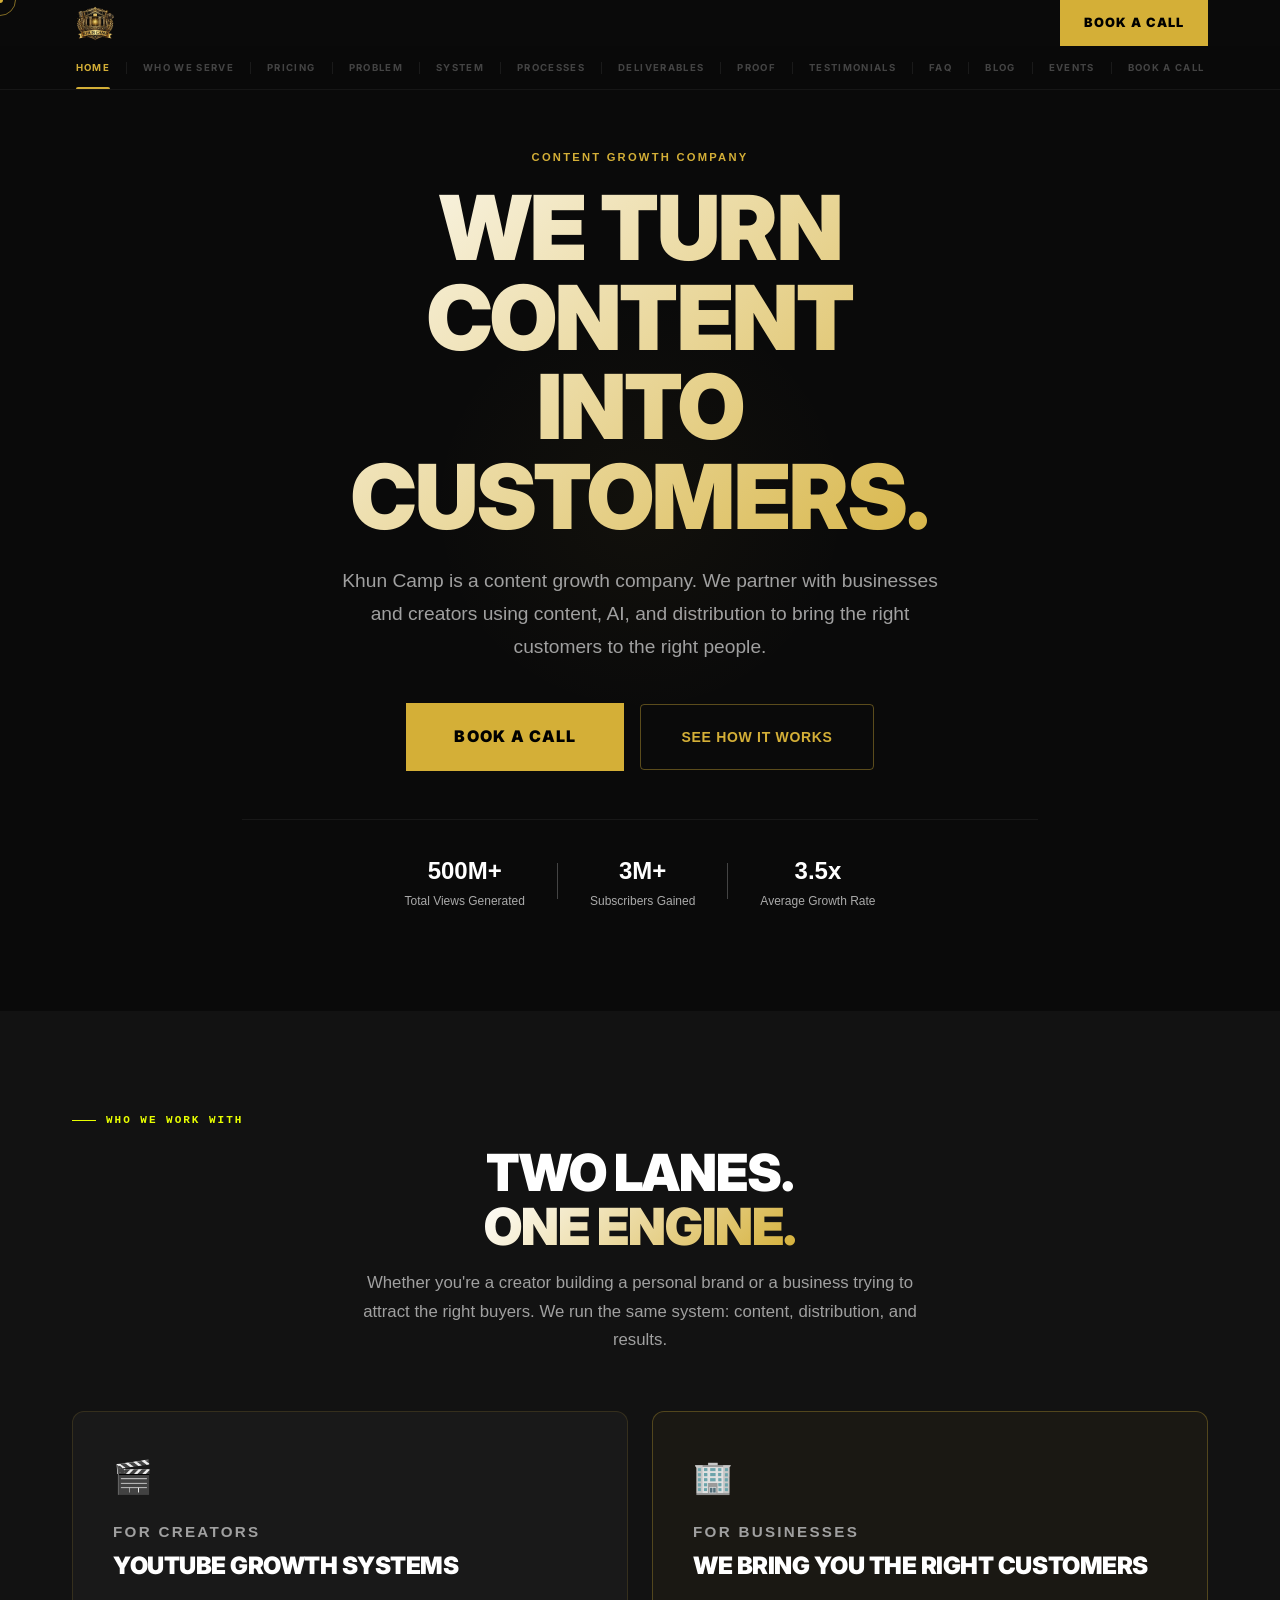
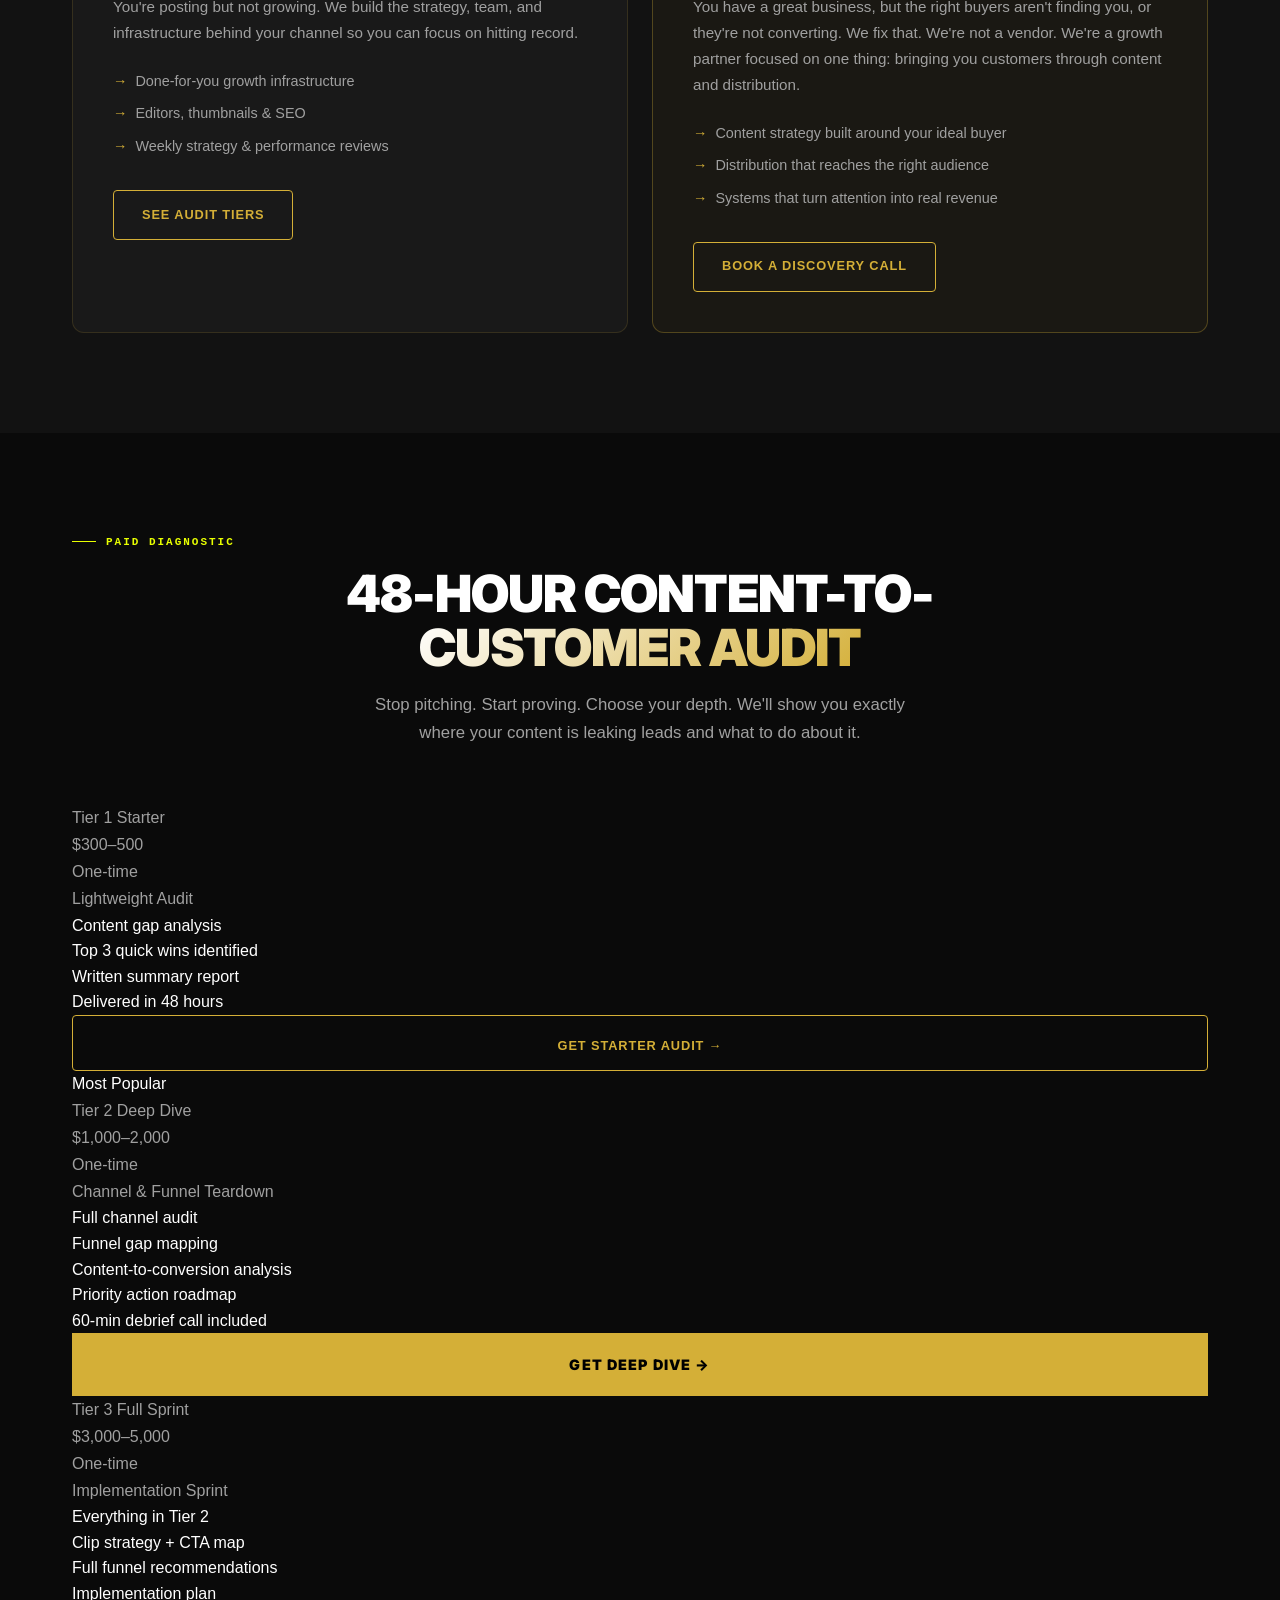
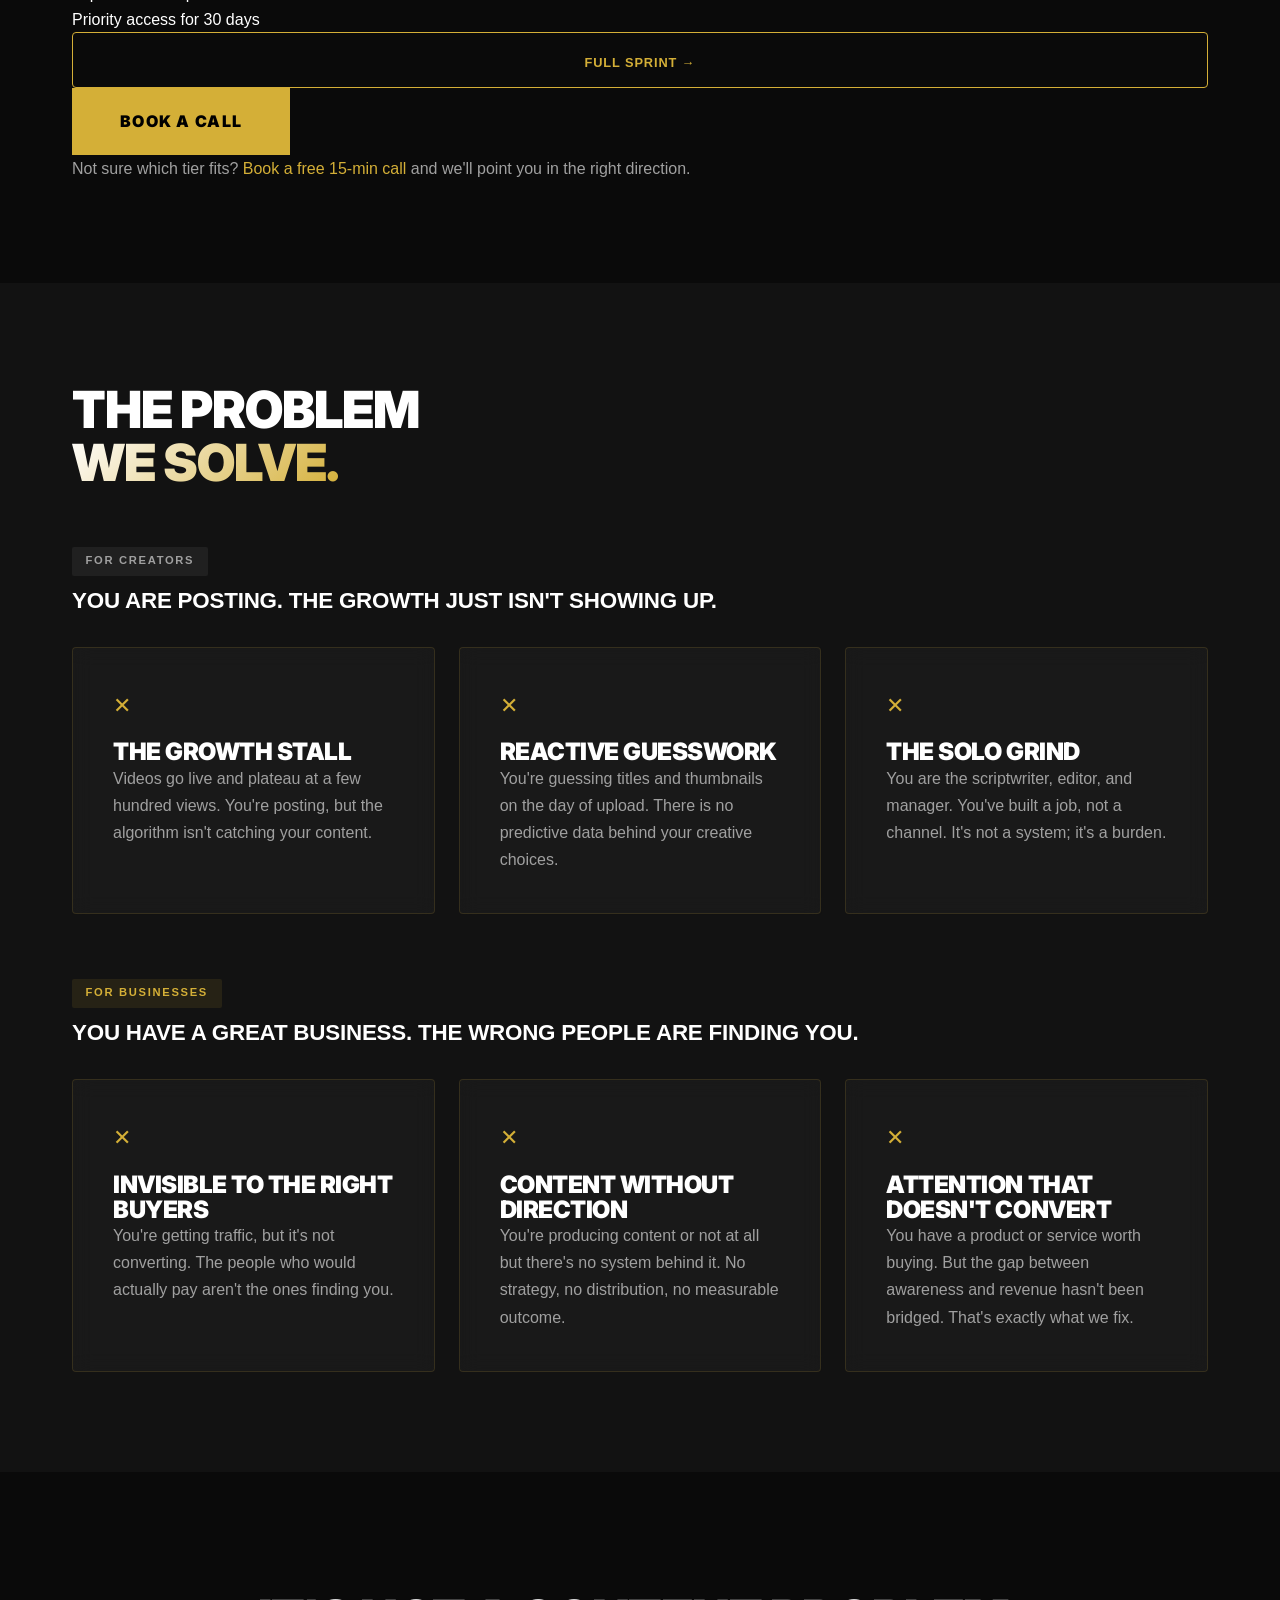
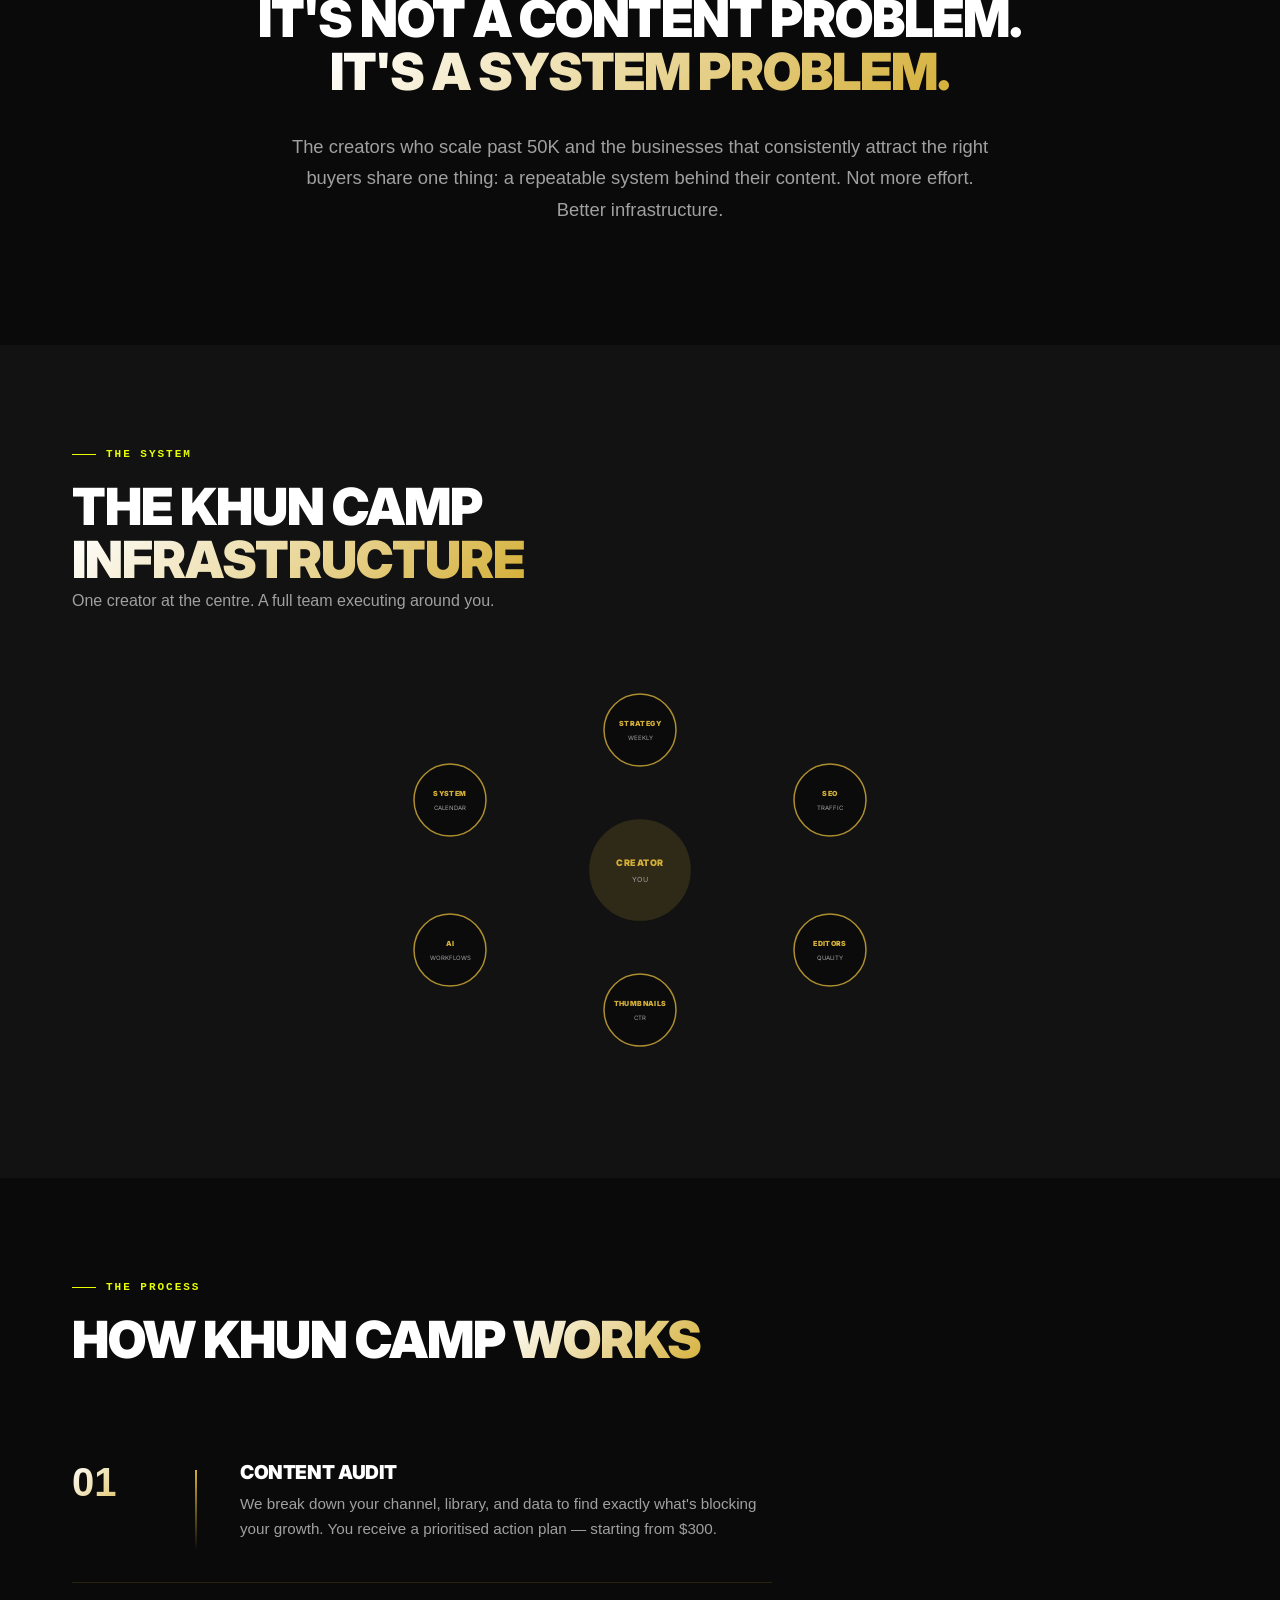
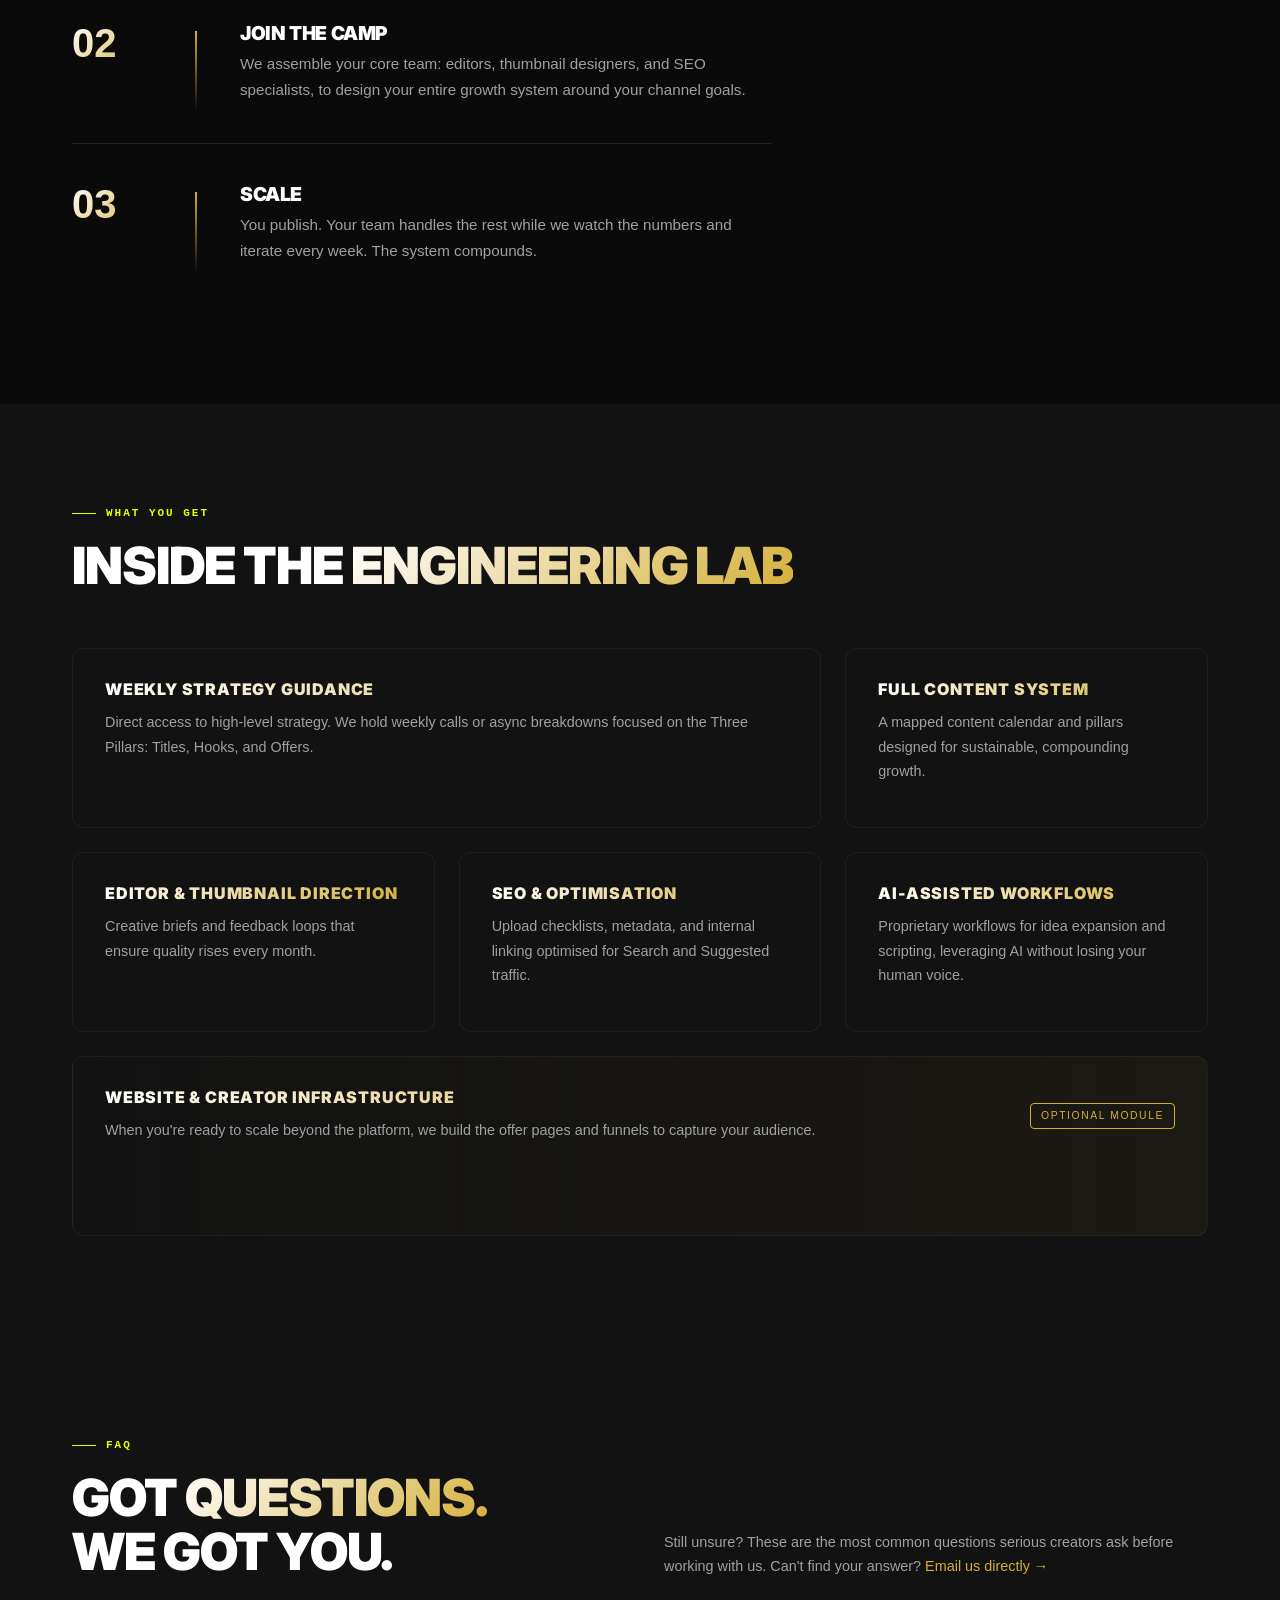
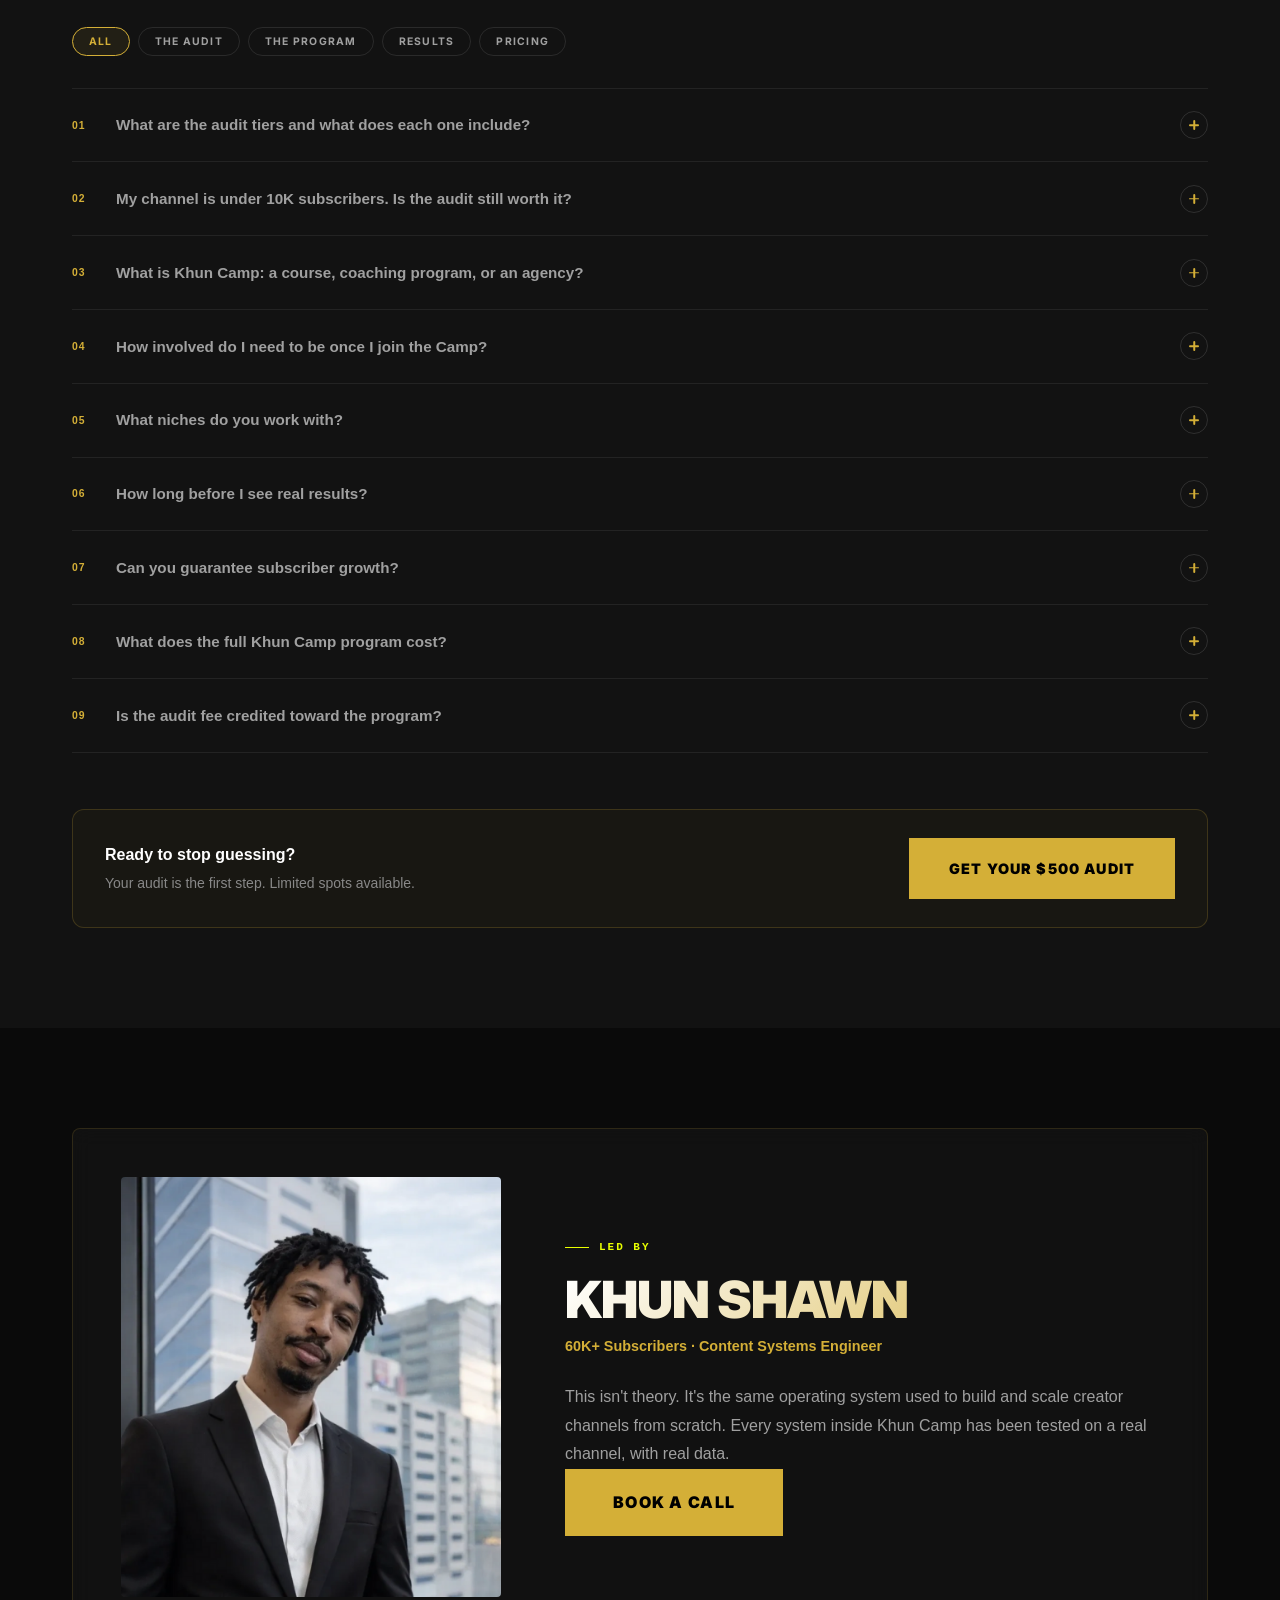
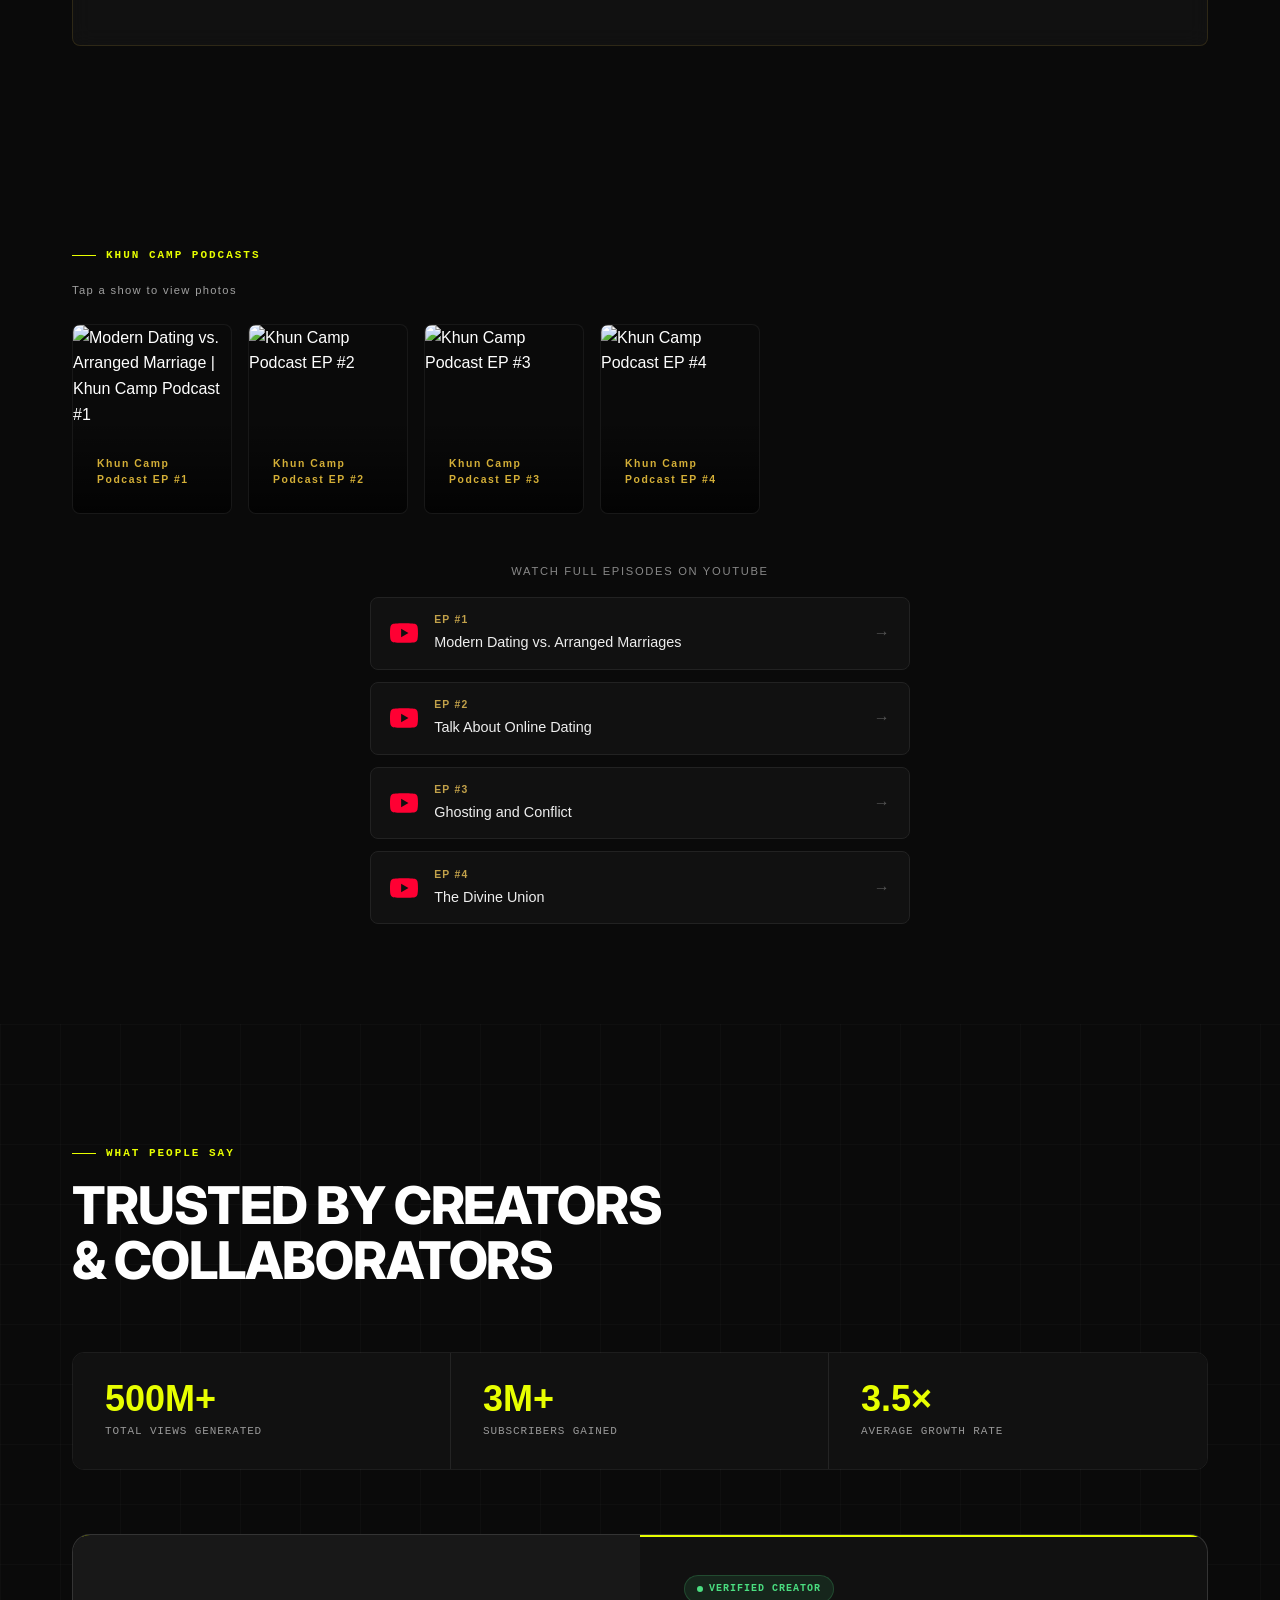
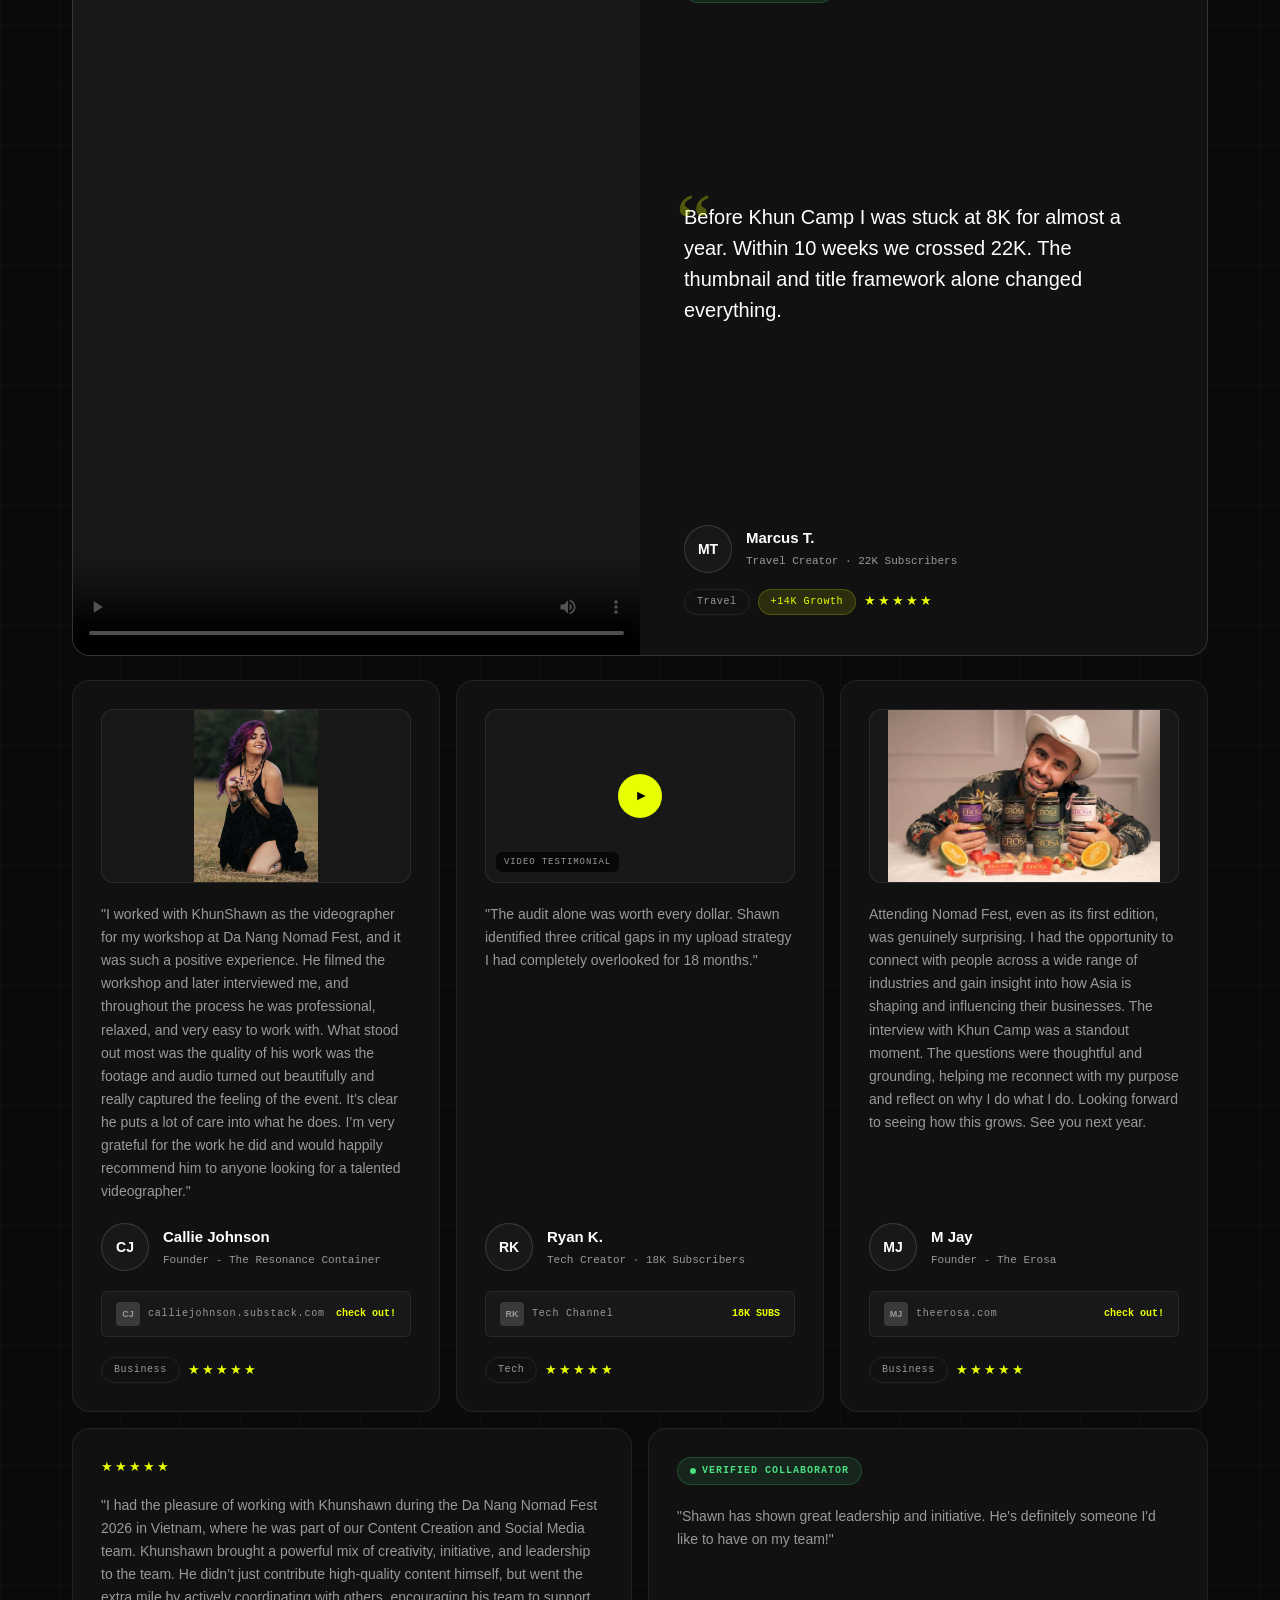
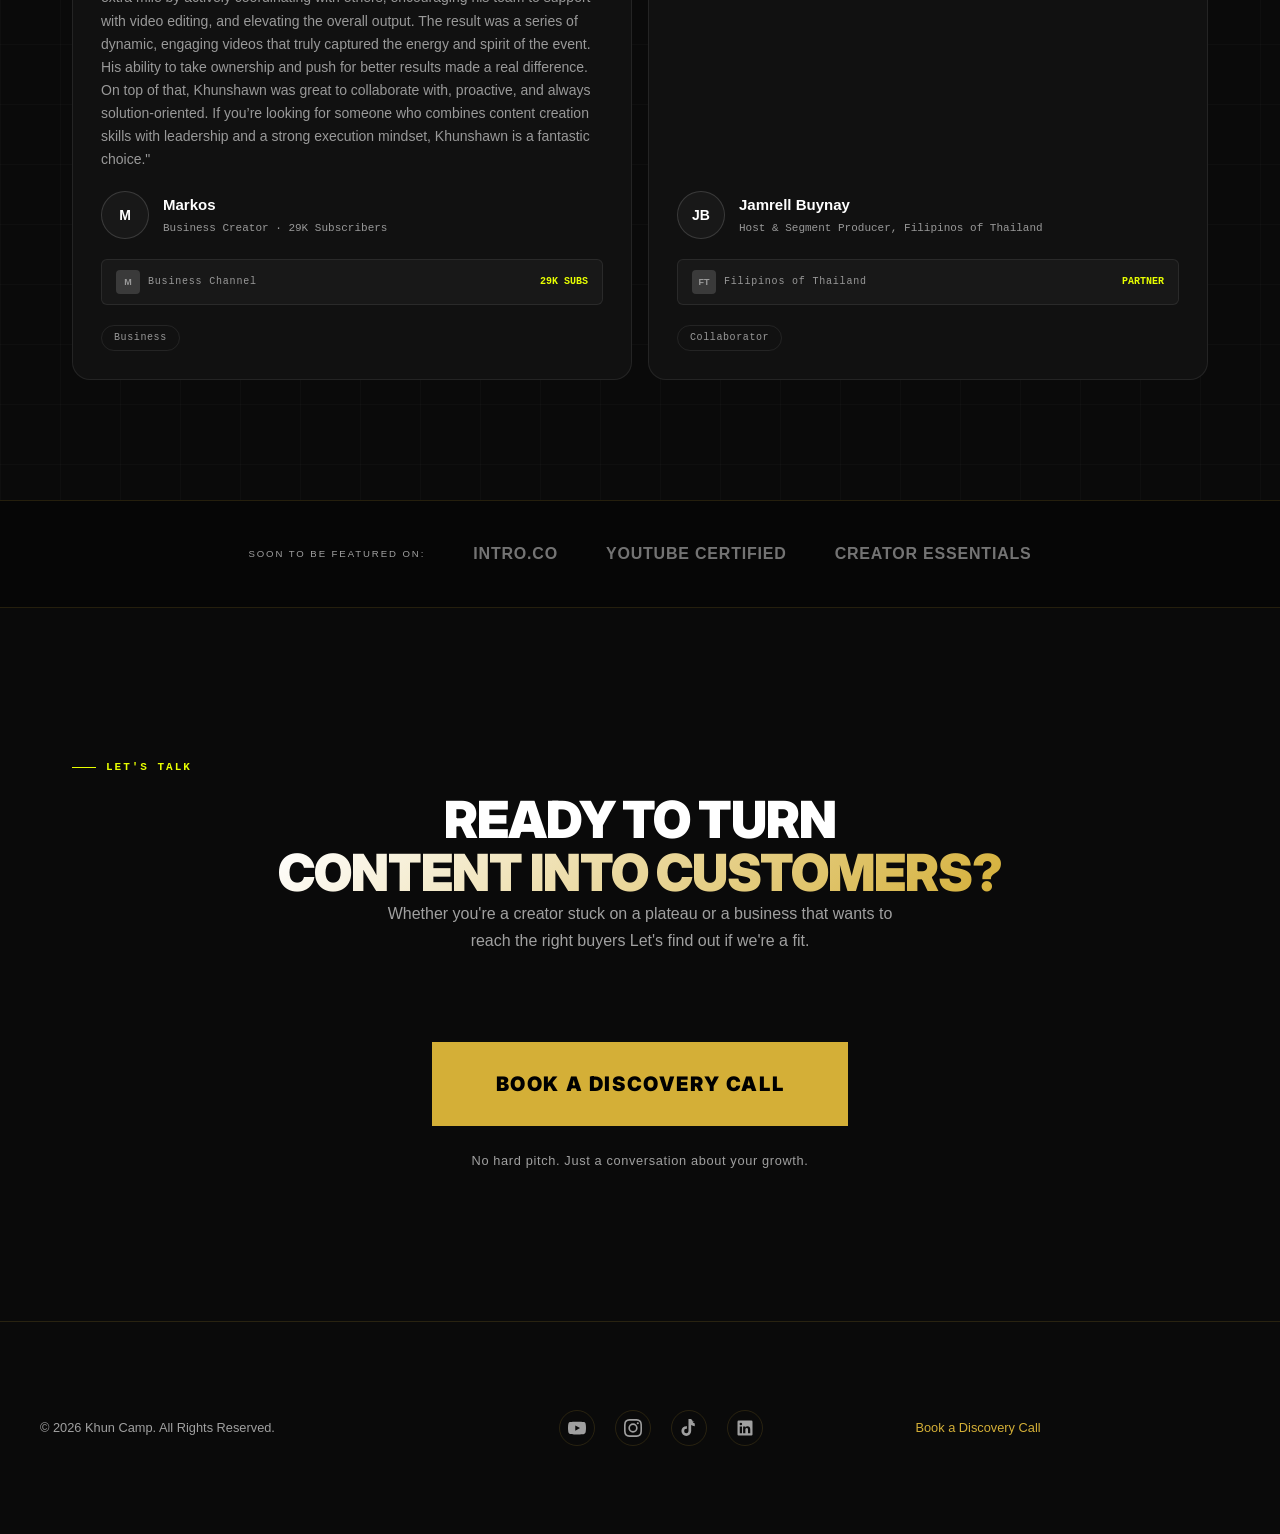
==== commit ee7721ae: "updated files" ====
--- a/index.html
+++ b/index.html
@@ -108,19 +108,7 @@
   <div id="cursor-dot"></div>
   <div id="cursor-ring"></div>
 
-  <!-- PRELOADER -->
-  <div id="preloader">
-    <div class="preloader-inner">
-      <div class="loader-logo">
-        <img src="images/KhunCamp-Logo-transparent-badge.webp" alt="Khun Camp">
-      </div>
-      <div class="loader-ring"></div>
-      <div class="loader-progress">
-        <span id="percentage-counter">000</span>
-      </div>
-      <p class="loader-label">INITIALISING GROWTH SYSTEMS</p>
-    </div>
-  </div>
+
 
 <!-- NAV -->
 <header id="site-header">
@@ -163,6 +151,8 @@
       <span class="sub-nav-div"></span>
       <a href="blog.html"     class="sub-nav-link">Blog</a>
       <span class="sub-nav-div"></span>
+      <a href="events.html"   class="sub-nav-link">Events</a>
+      <span class="sub-nav-div"></span>
       <a href="https://calendar.app.google/1PVSKsN8UGwQiG3g7"    class="sub-nav-link">Book a Call</a>
     </div>
   </div>
@@ -181,6 +171,7 @@
       <a href="#testimonials" class="mob-menu-link"><span class="mob-num">09</span><span class="mob-name">Testimonials</span><div class="mob-bar"></div></a>
       <a href="#faq"          class="mob-menu-link"><span class="mob-num">10</span><span class="mob-name">FAQ</span><div class="mob-bar"></div></a>
       <a href="blog.html"     class="mob-menu-link"><span class="mob-num">11</span><span class="mob-name">Blog</span><div class="mob-bar"></div></a>
+      <a href="events.html"   class="mob-menu-link"><span class="mob-num">12</span><span class="mob-name">Events</span><div class="mob-bar"></div></a>
     </div>
     <a href="https://calendar.app.google/1PVSKsN8UGwQiG3g7" class="mob-menu-cta">Book a Call →</a>
   </div>
@@ -745,7 +736,7 @@
           <p class="yt-label">WATCH FULL EPISODES ON YOUTUBE</p>
           <div class="yt-link-list">
 
-            <a class="yt-link-card" href="https://www.youtube.com/watch?v=17WmdIFWwoU&t=119s" target="_blank" rel="noopener">
+            <a class="yt-link-card" href="https://www.youtube.com/watch?v=v4gvkG0VRLo" target="_blank" rel="noopener">
               <div class="yt-icon">
                 <svg viewBox="0 0 24 24" fill="currentColor" xmlns="http://www.w3.org/2000/svg">
                   <path d="M23.498 6.186a3.016 3.016 0 0 0-2.122-2.136C19.505 3.545 12 3.545 12 3.545s-7.505 0-9.377.505A3.017 3.017 0 0 0 .502 6.186C0 8.07 0 12 0 12s0 3.93.502 5.814a3.016 3.016 0 0 0 2.122 2.136c1.871.505 9.376.505 9.376.505s7.505 0 9.377-.505a3.015 3.015 0 0 0 2.122-2.136C24 15.93 24 12 24 12s0-3.93-.502-5.814zM9.545 15.568V8.432L15.818 12l-6.273 3.568z"/>
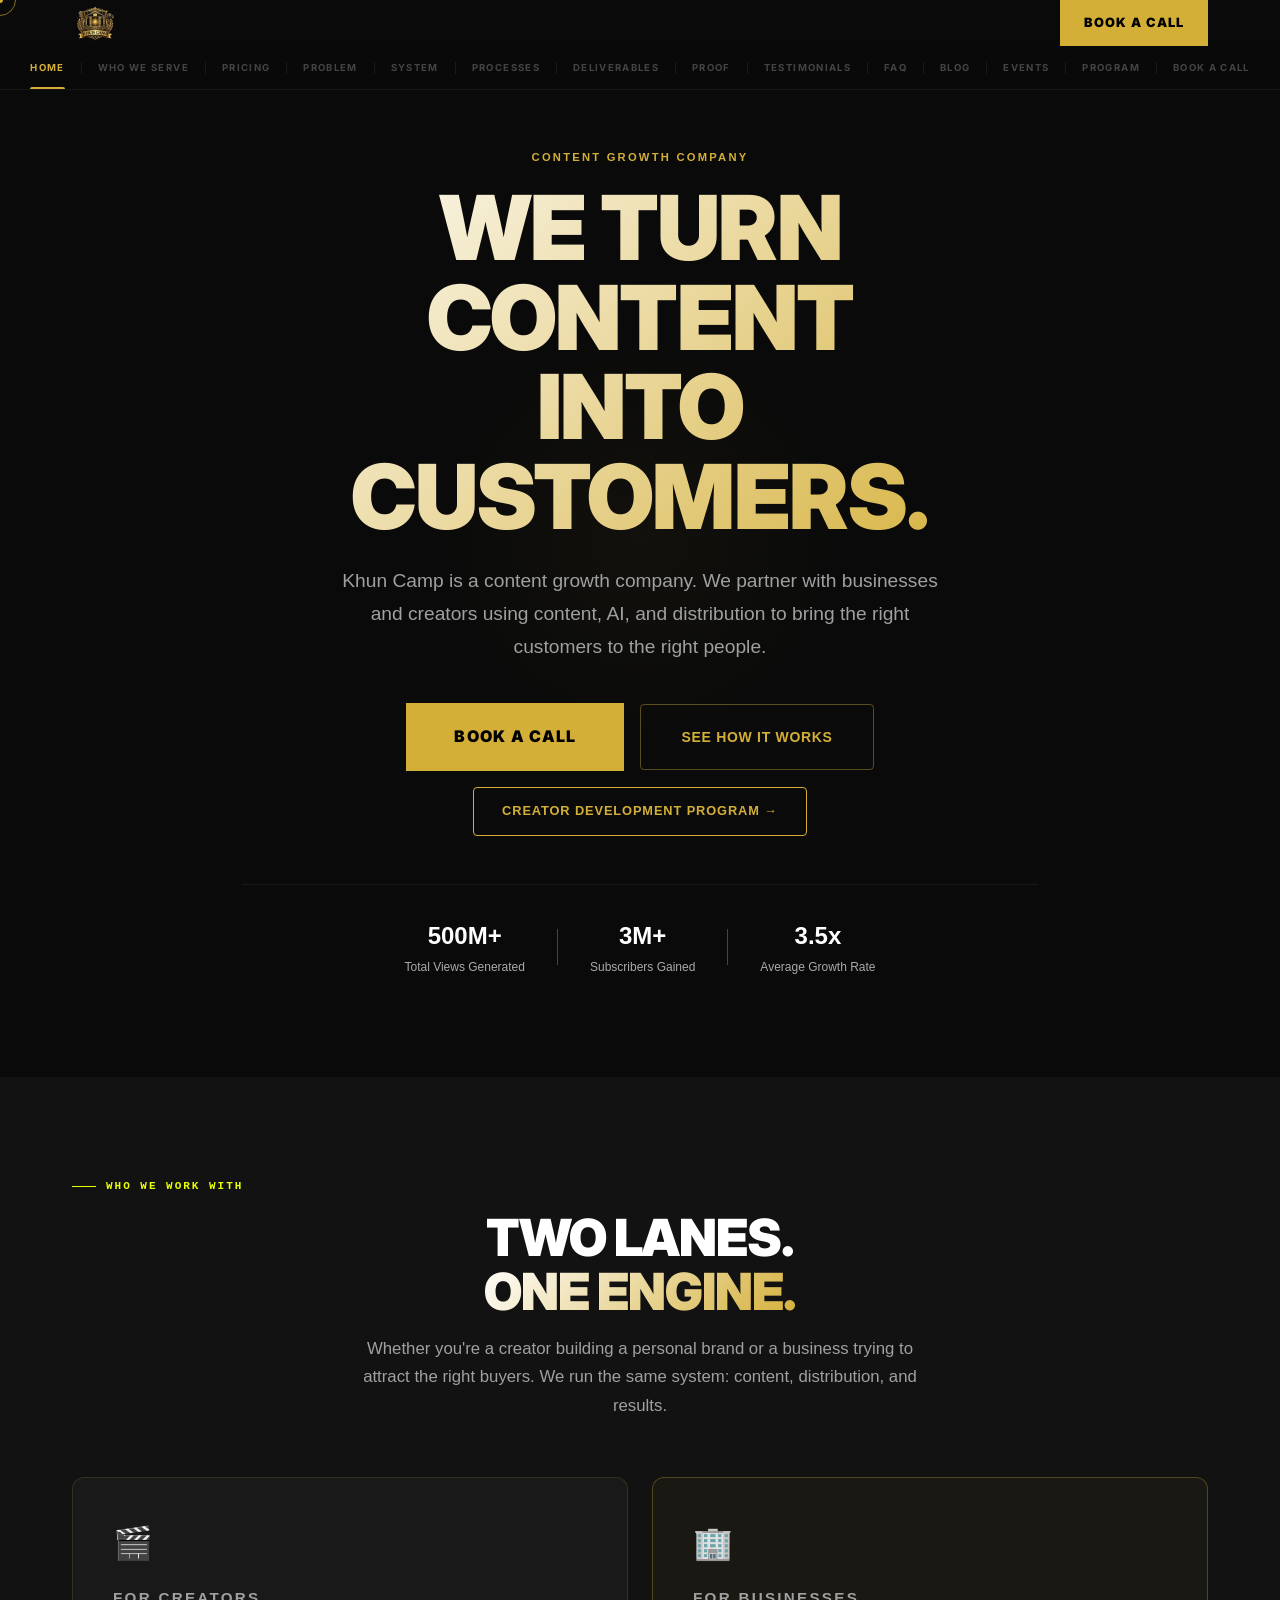
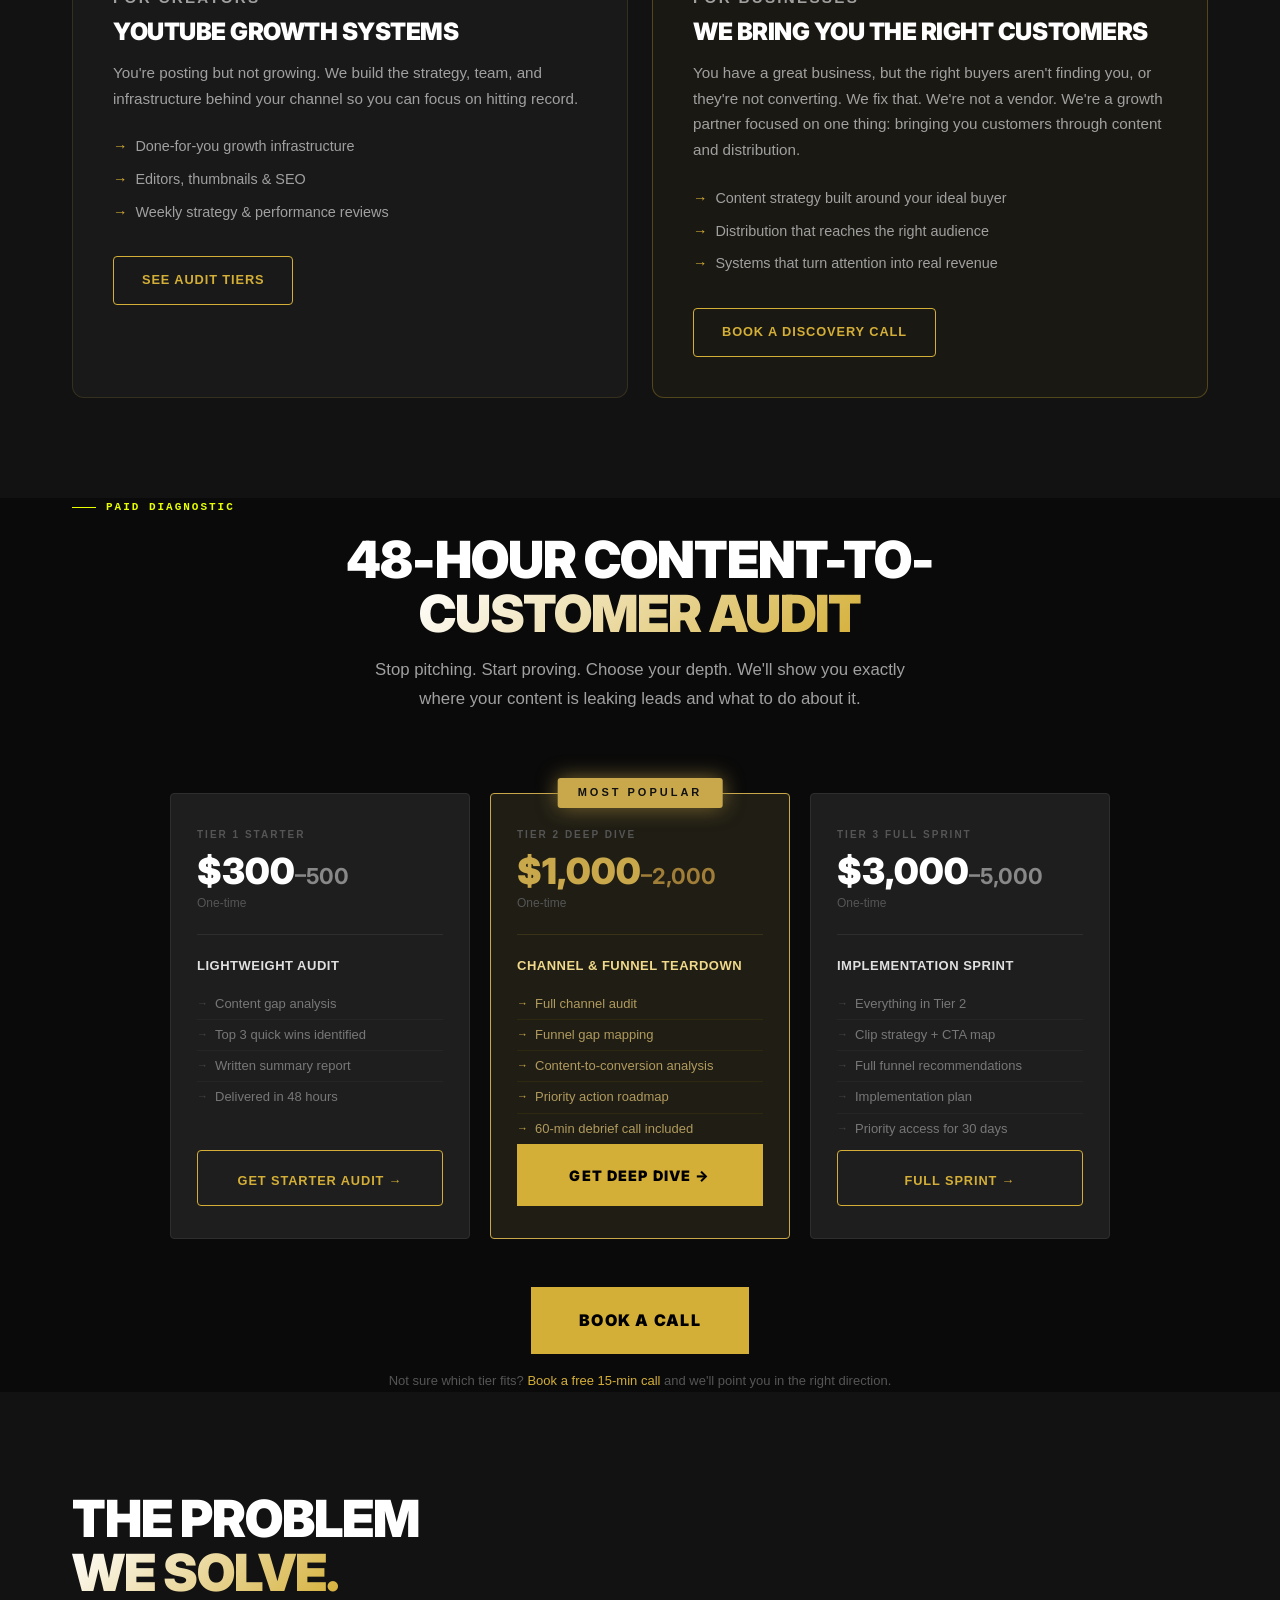
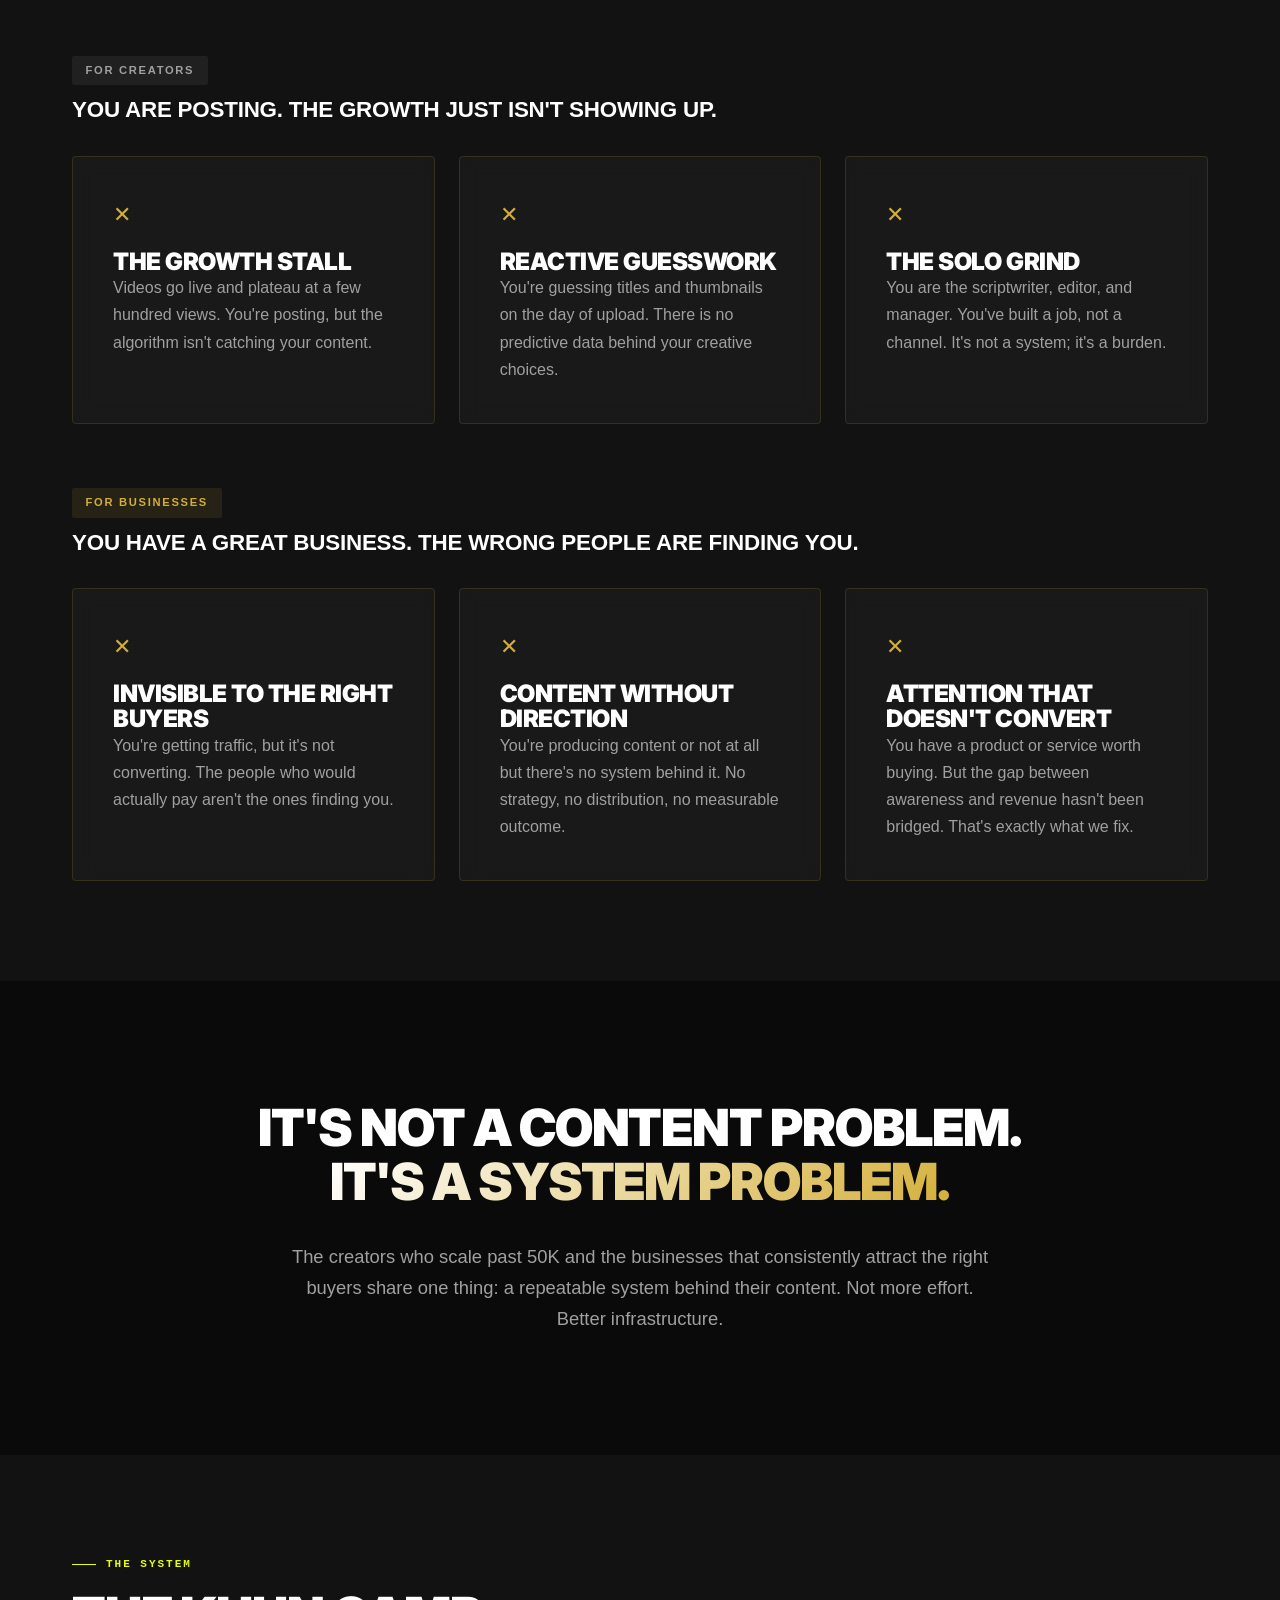
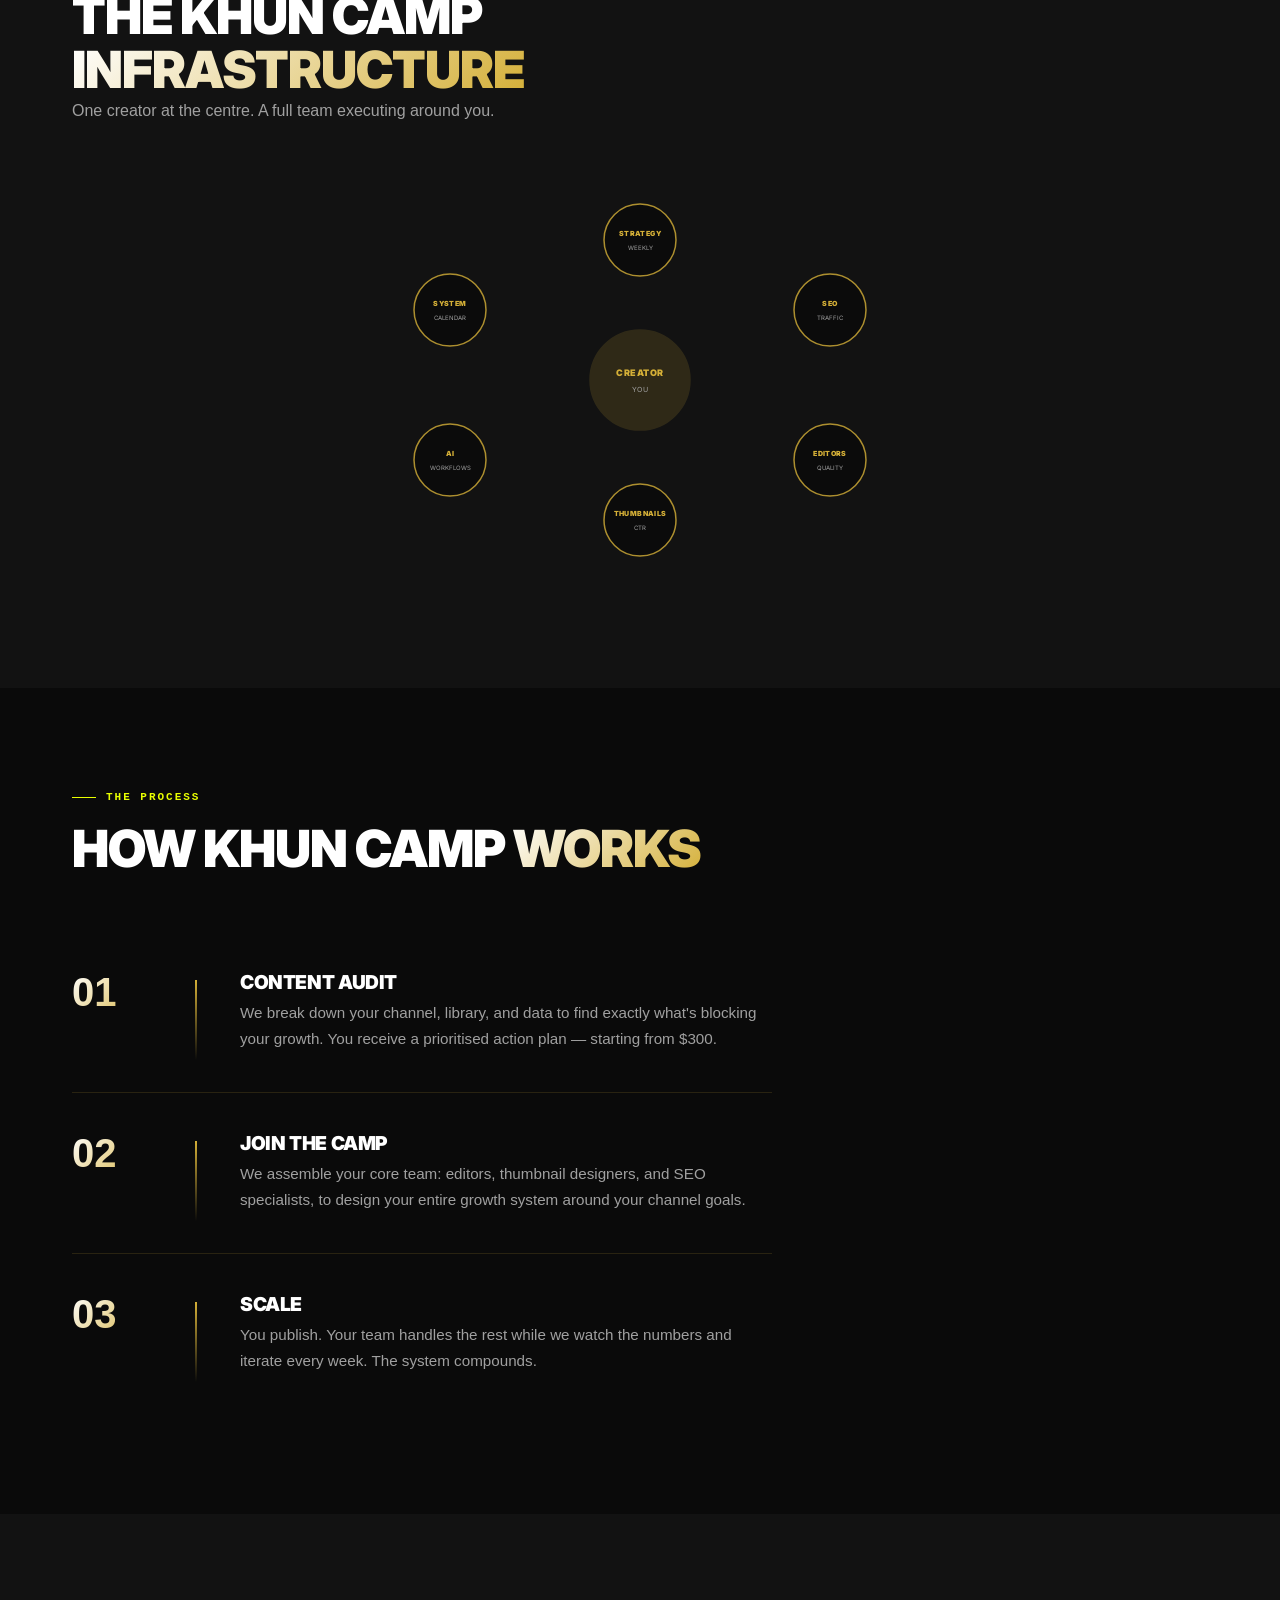
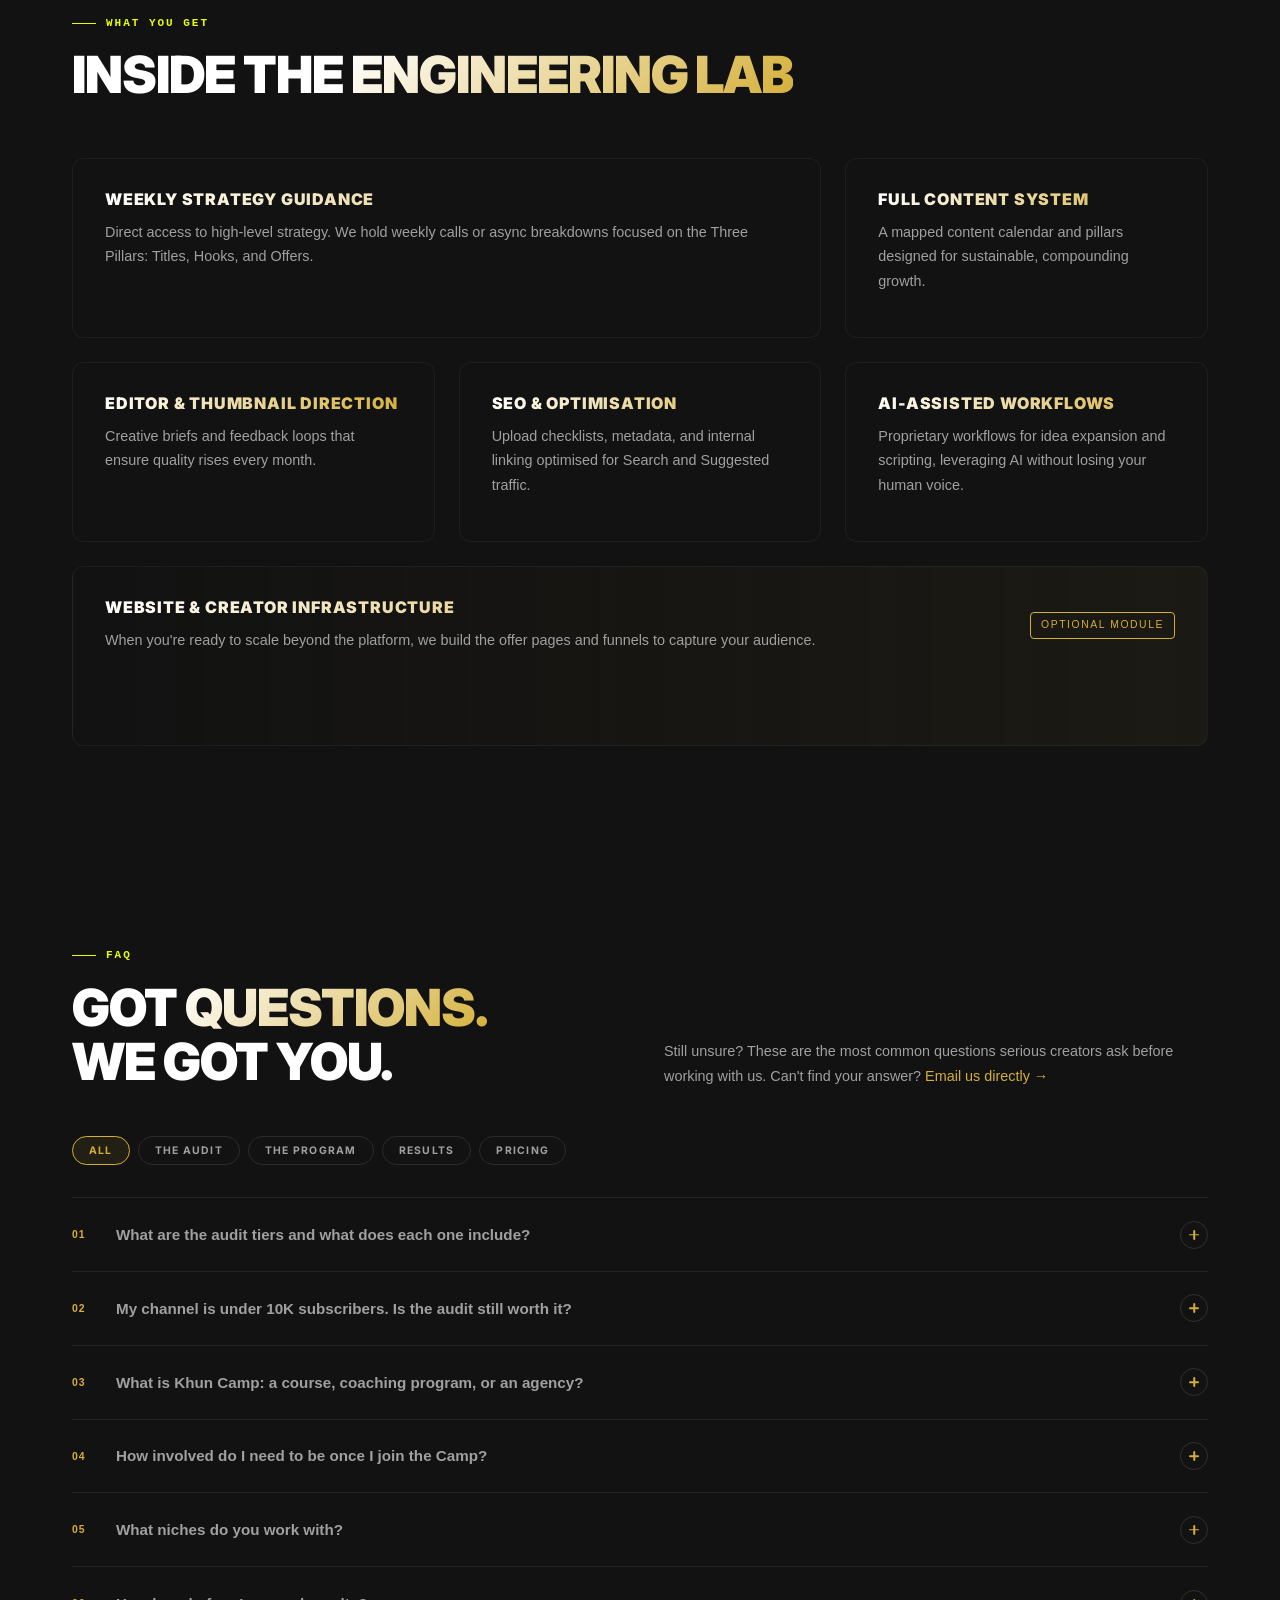
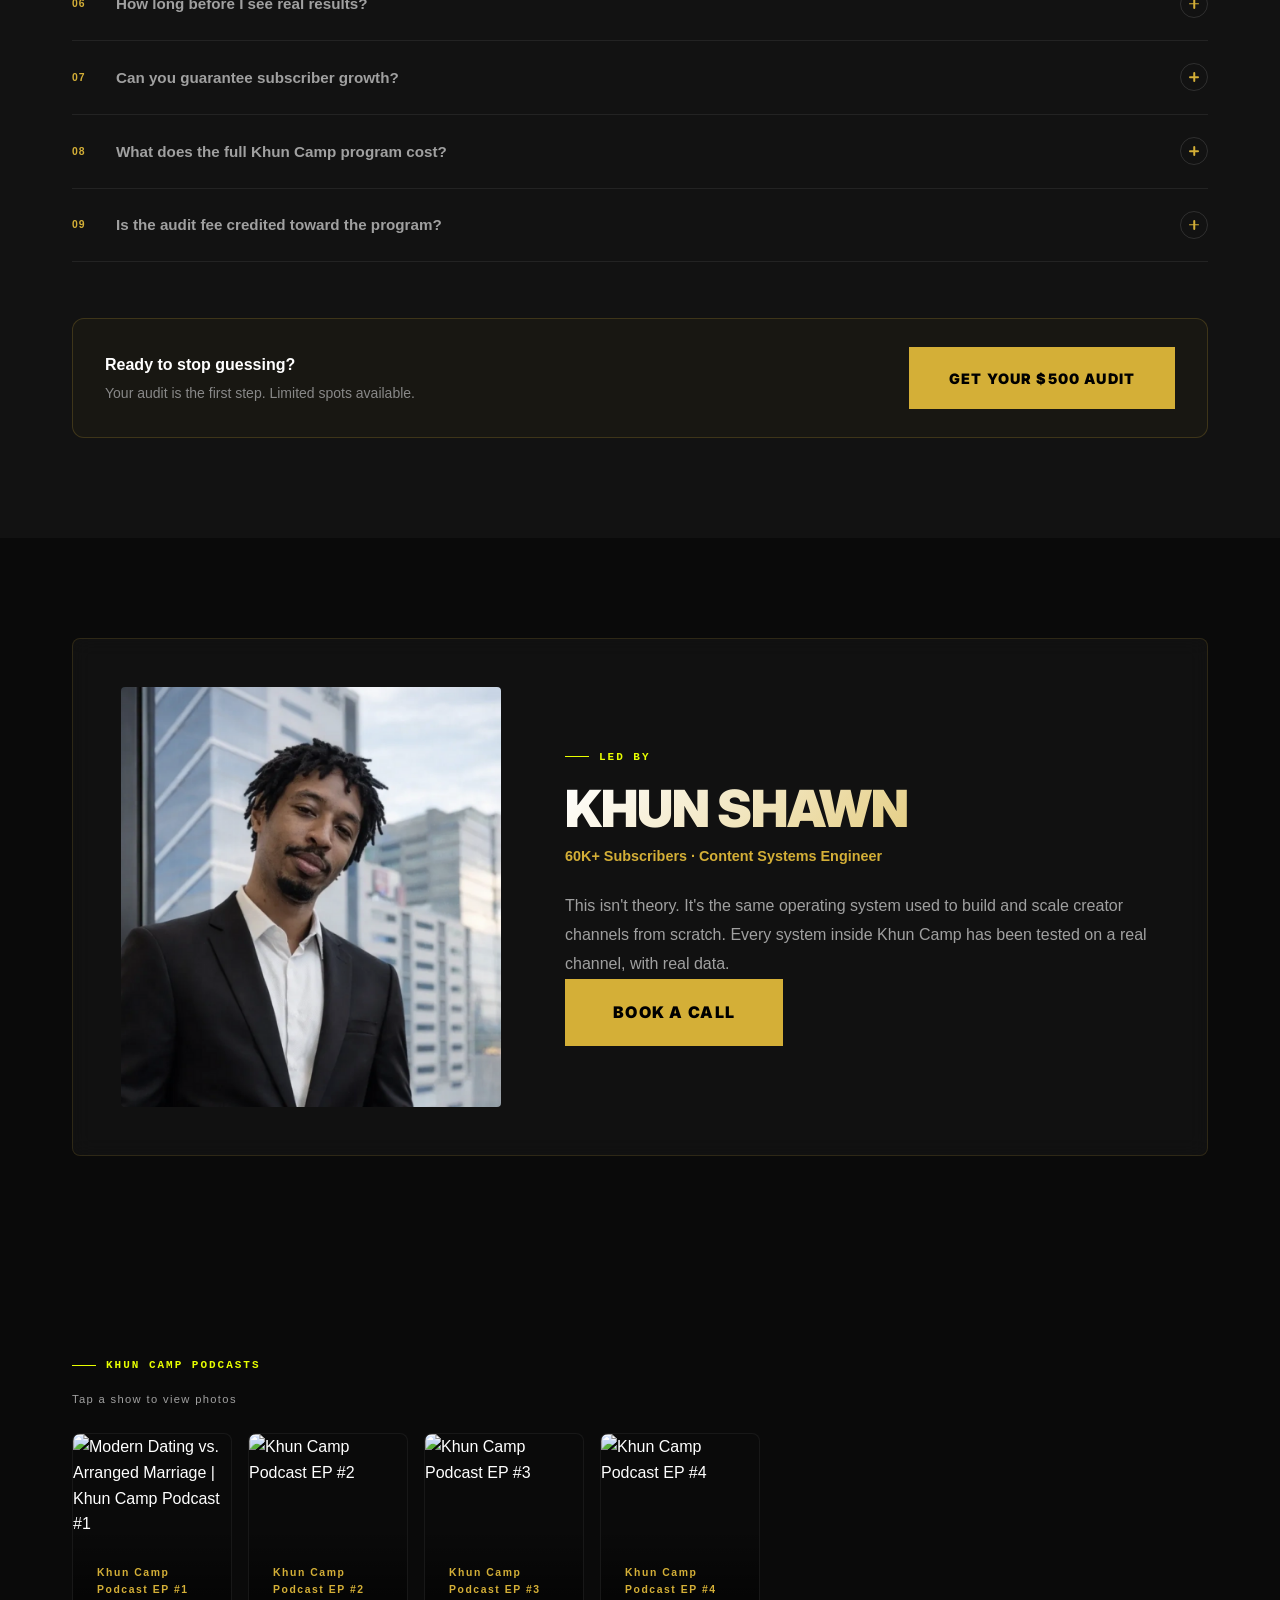
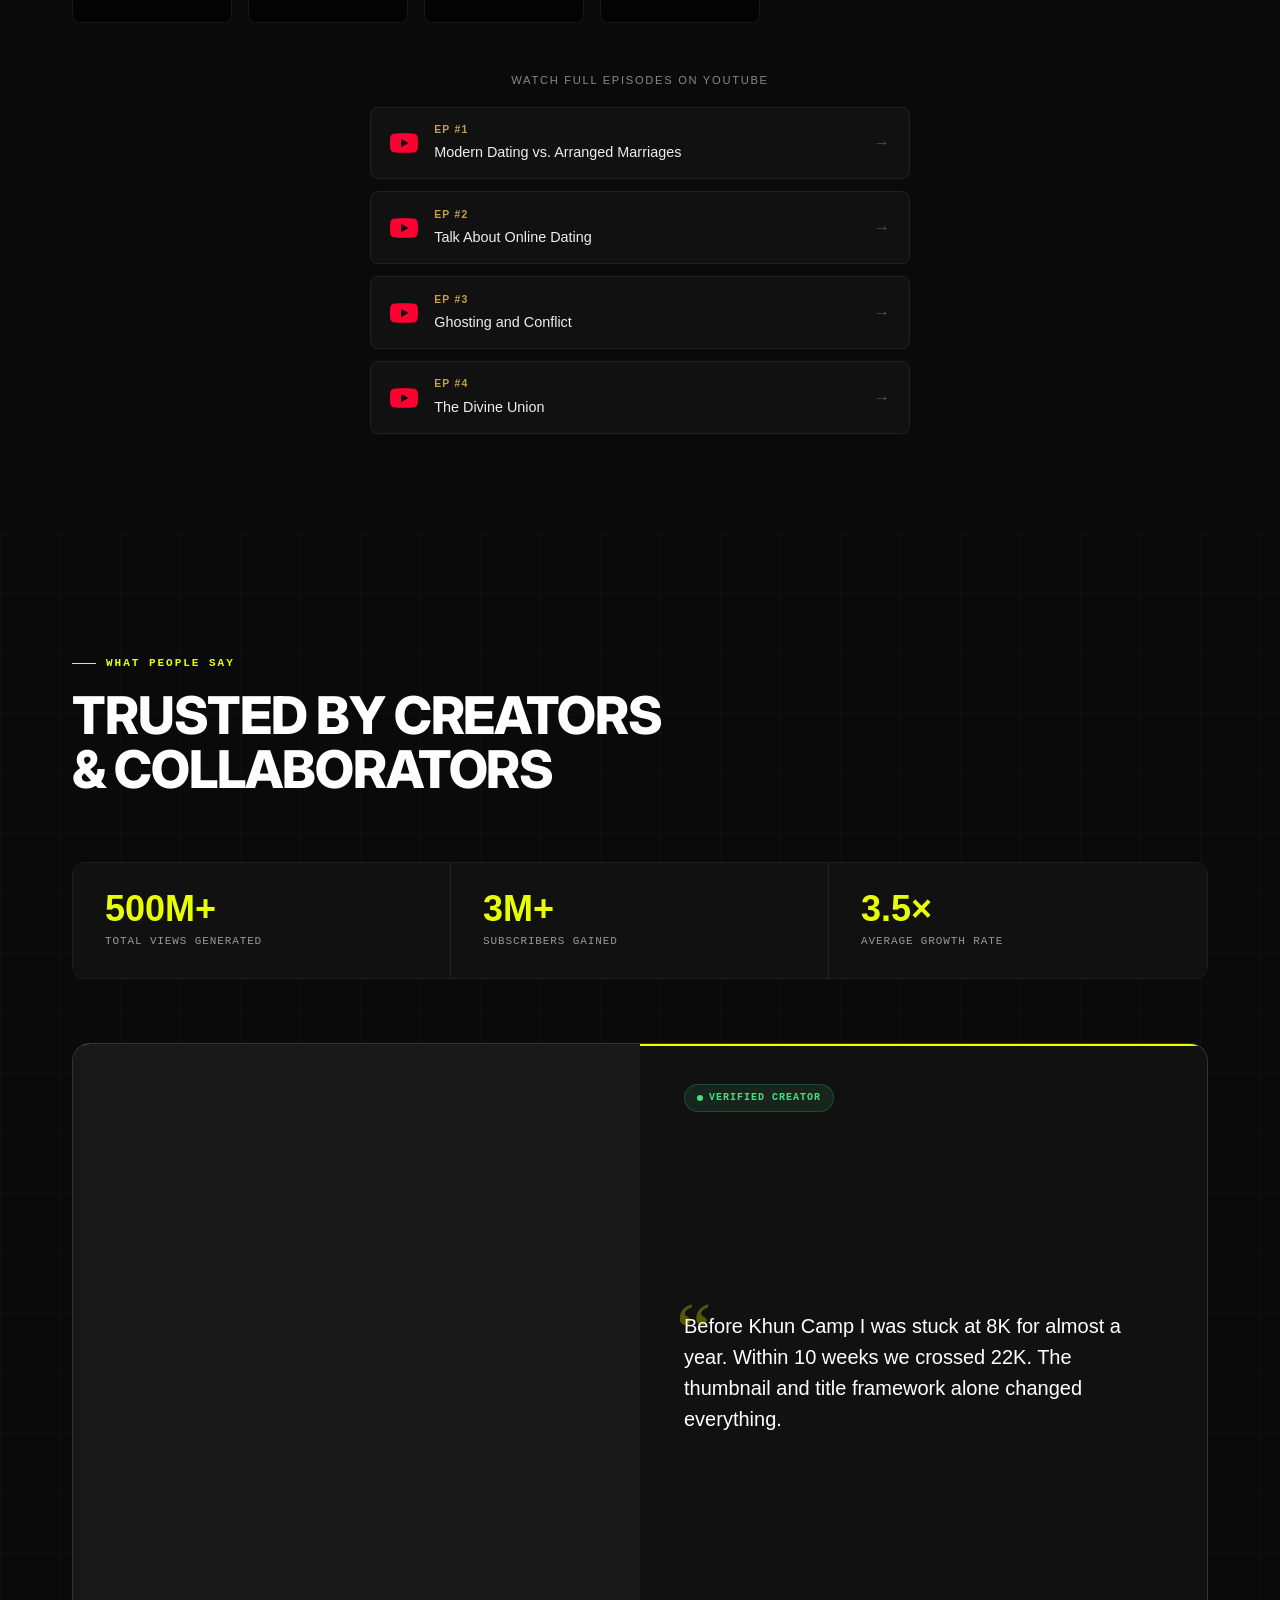
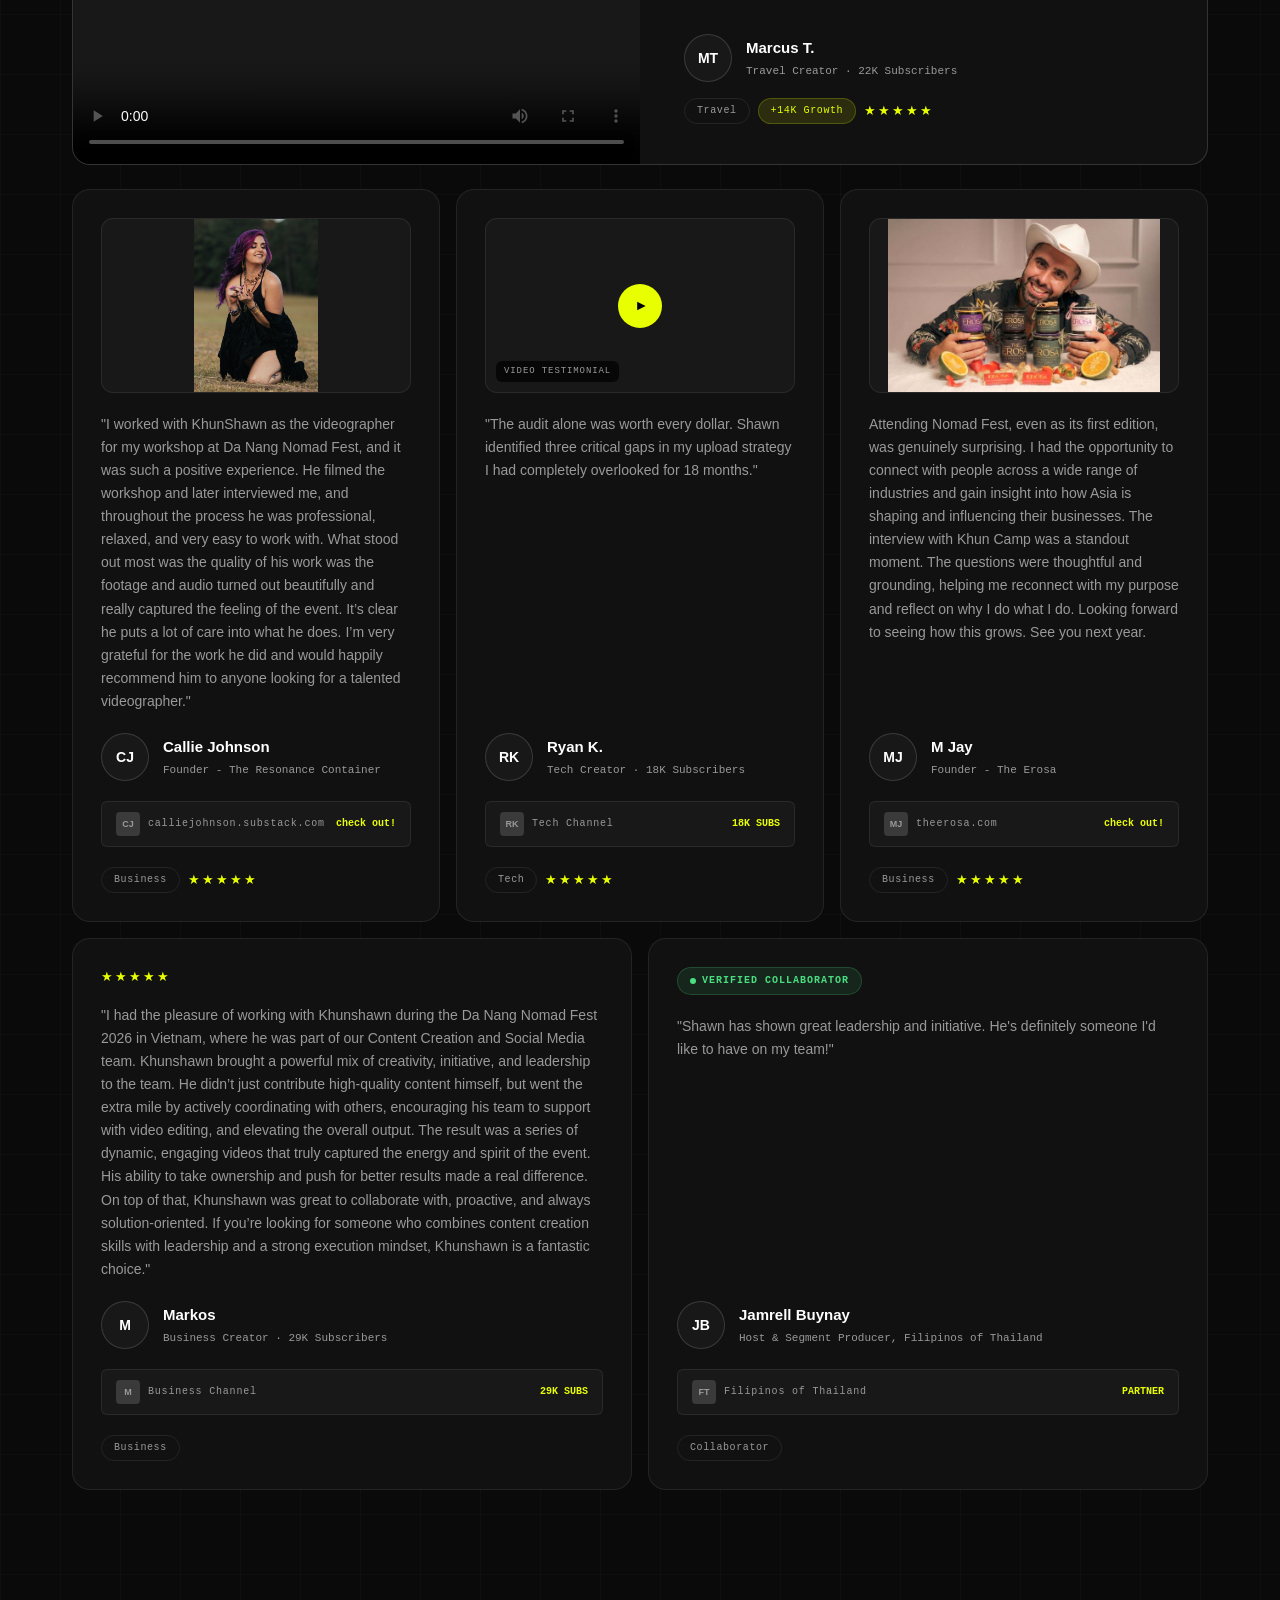
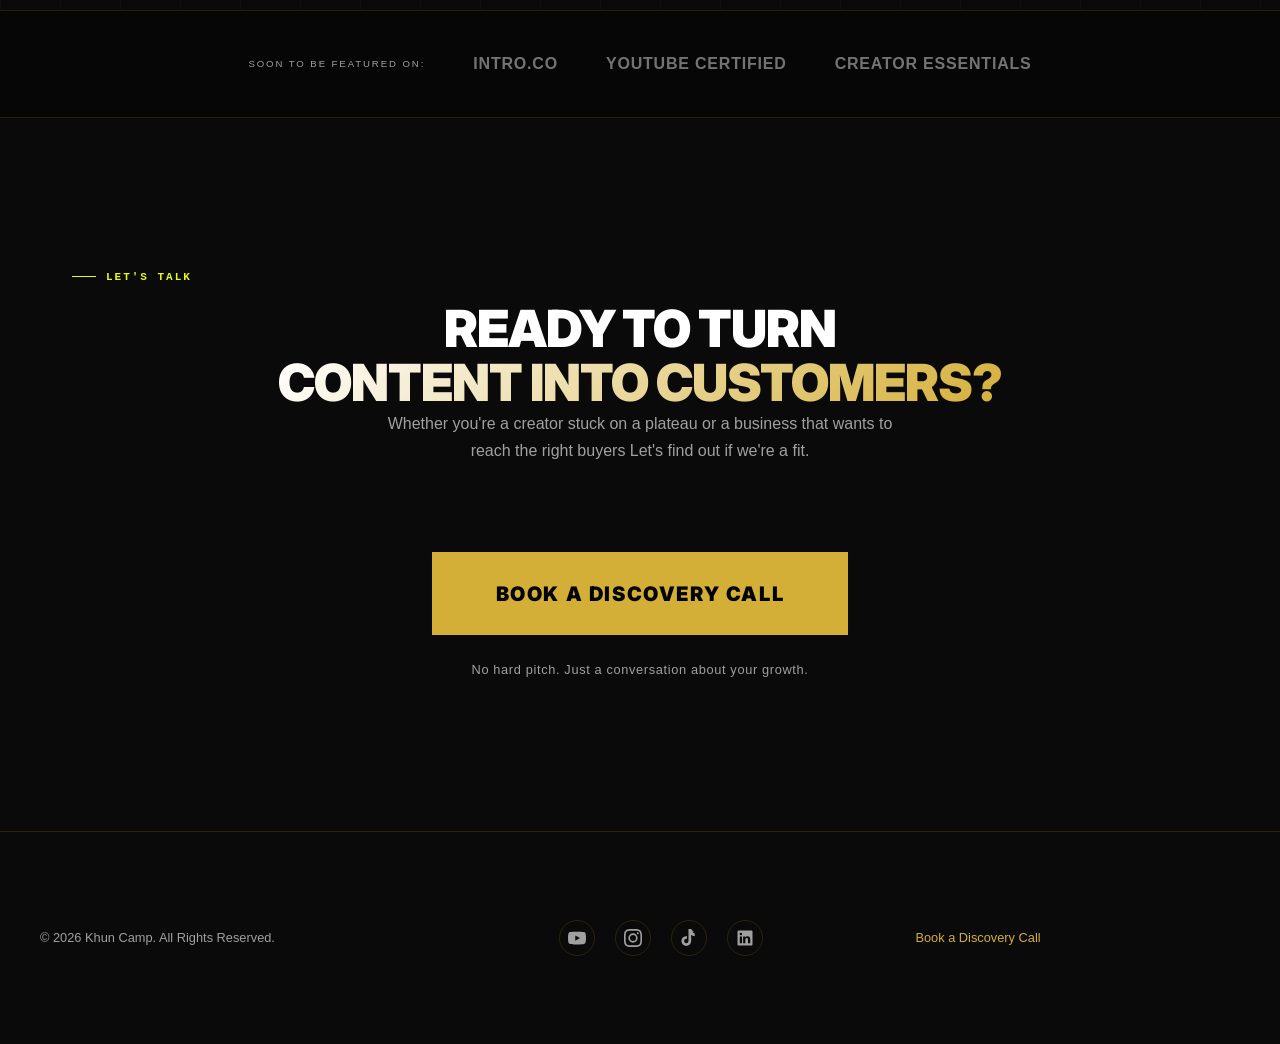
==== commit 6b38e4d7: "updated files" ====
--- a/index.html
+++ b/index.html
@@ -153,6 +153,8 @@
       <span class="sub-nav-div"></span>
       <a href="events.html"   class="sub-nav-link">Events</a>
       <span class="sub-nav-div"></span>
+      <a href="program.html"  class="sub-nav-link">Program</a>
+      <span class="sub-nav-div"></span>
       <a href="https://calendar.app.google/1PVSKsN8UGwQiG3g7"    class="sub-nav-link">Book a Call</a>
     </div>
   </div>
@@ -172,6 +174,7 @@
       <a href="#faq"          class="mob-menu-link"><span class="mob-num">10</span><span class="mob-name">FAQ</span><div class="mob-bar"></div></a>
       <a href="blog.html"     class="mob-menu-link"><span class="mob-num">11</span><span class="mob-name">Blog</span><div class="mob-bar"></div></a>
       <a href="events.html"   class="mob-menu-link"><span class="mob-num">12</span><span class="mob-name">Events</span><div class="mob-bar"></div></a>
+      <a href="program.html"  class="mob-menu-link"><span class="mob-num">13</span><span class="mob-name">Program</span><div class="mob-bar"></div></a>
     </div>
     <a href="https://calendar.app.google/1PVSKsN8UGwQiG3g7" class="mob-menu-cta">Book a Call →</a>
   </div>
@@ -190,6 +193,7 @@
     <div class="hero-cta-group">
       <a href="https://calendar.app.google/1PVSKsN8UGwQiG3g7" class="btn-primary btn-lg magnetic-item">Book a Call</a>
       <a href="#who-we-serve" class="btn-ghost magnetic-item">See How It Works</a>
+      <a href="program.html" class="btn-ghost-gold magnetic-item">Creator Development Program →</a>
     </div>
     <div class="hero-stats">
       <div class="hero-stat">
--- a/css/style.css
+++ b/css/style.css
@@ -368,9 +368,11 @@
  
 .hero-cta-group {
   display: flex;
-  flex-direction: column;
-  align-items: flex-start;
-  gap: 0.75rem;
+  flex-direction: row;
+  align-items: center;
+  justify-content: center;
+  gap: 1rem;
+  flex-wrap: nowrap;
 }
  
 .hero-cta-sub {
@@ -2679,11 +2681,9 @@
 
 .hero-full-content .hero-cta-group {
   display: flex;
-  flex-direction: row;
-  align-items: center;
+  gap: 1rem;
   justify-content: center;
-  gap: 1rem;
-  flex-wrap: nowrap;
+  flex-wrap: wrap;
   margin-bottom: 3rem;
 }
 
@@ -2693,9 +2693,7 @@
 }
 
 .btn-ghost {
-  display: inline-flex;
-  align-items: center;
-  justify-content: center;
+  display: inline-block;
   border: 1px solid rgba(212, 175, 55, 0.4);
   color: var(--gold-primary);
   padding: 1.3rem 2.5rem;
@@ -2705,7 +2703,6 @@
   letter-spacing: 0.05em;
   text-transform: uppercase;
   transition: border-color 0.2s, background 0.2s;
-  white-space: nowrap;
 }
 
 .btn-ghost:hover {
@@ -2842,15 +2839,12 @@
   .hero-full-content .hero-cta-group {
     flex-direction: column;
     align-items: center;
-    flex-wrap: wrap;
   }
 
   .btn-ghost,
   .btn-primary.btn-lg {
     width: 100%;
-    max-width: 300px;
     text-align: center;
-    justify-content: center;
   }
 
   .hero-full-content .hero-stats {
@@ -2909,4 +2903,193 @@
   text-transform: uppercase;
   letter-spacing: -0.01em;
   line-height: 1.2;
-}+}
+/* ── PAID DIAGNOSTIC / AUDIT SECTION ──────────────────────────── */
+#audit {
+  padding: var(--section-pad) 0;
+}
+
+.audit-grid {
+  display: grid;
+  grid-template-columns: 1fr 1fr 1fr;
+  gap: 20px;
+  max-width: 940px;
+  margin: 0 auto 48px;
+  padding-top: 24px;
+}
+
+@media (max-width: 768px) {
+  .audit-grid {
+    grid-template-columns: 1fr;
+    max-width: 420px;
+  }
+}
+
+.audit-card {
+  background: #1e1e1e;
+  border: 1px solid #2e2e2e;
+  border-radius: 4px;
+  padding: 32px 26px;
+  position: relative;
+  transition: border-color 0.25s ease;
+}
+
+.audit-card:hover {
+  border-color: #444;
+}
+
+.audit-card--featured {
+  border-color: #c9a84c;
+  background: #1f1d14;
+}
+
+.audit-card--featured:hover {
+  border-color: #e0bc6a;
+}
+
+.audit-badge {
+  position: absolute;
+  top: -16px;
+  left: 50%;
+  transform: translateX(-50%);
+  background: #c9a84c;
+  color: #111111;
+  font-size: 11px;
+  font-weight: 900;
+  letter-spacing: 3px;
+  text-transform: uppercase;
+  padding: 6px 20px;
+  border-radius: 3px;
+  white-space: nowrap;
+  box-shadow: 0 0 20px rgba(201,168,76,0.6), 0 2px 8px rgba(0,0,0,0.4);
+}
+
+.audit-tier-label {
+  font-size: 10px;
+  font-weight: 600;
+  letter-spacing: 2px;
+  text-transform: uppercase;
+  color: #555;
+  margin: 0 0 10px;
+}
+
+.audit-price {
+  font-family: 'Inter', sans-serif;
+  font-size: 36px;
+  font-weight: 900;
+  color: #fff;
+  line-height: 1;
+  margin: 0 0 4px;
+}
+
+.audit-card--featured .audit-price {
+  color: #c9a84c;
+}
+
+.audit-price-range {
+  font-size: 22px;
+  font-weight: 700;
+  color: #888;
+}
+
+.audit-card--featured .audit-price-range {
+  color: #a07e38;
+}
+
+.audit-price-sub {
+  font-size: 12px;
+  color: #555;
+  margin: 0 0 20px;
+}
+
+.audit-divider {
+  height: 1px;
+  background: #2e2e2e;
+  margin: 0 0 20px;
+}
+
+.audit-card--featured .audit-divider {
+  background: #3a3218;
+}
+
+.audit-product-name {
+  font-size: 13px;
+  font-weight: 700;
+  letter-spacing: 0.5px;
+  color: #e0e0e0;
+  margin: 0 0 12px;
+  text-transform: uppercase;
+}
+
+.audit-card--featured .audit-product-name {
+  color: #f0d98a;
+}
+
+.audit-features {
+  list-style: none;
+  padding: 0;
+  margin: 0;
+}
+
+.audit-features li {
+  font-size: 13px;
+  color: #777;
+  padding: 6px 0 6px 18px;
+  position: relative;
+  line-height: 1.4;
+  border-bottom: 1px solid #252525;
+}
+
+.audit-features li:last-child {
+  border-bottom: none;
+}
+
+.audit-features li::before {
+  content: '→';
+  position: absolute;
+  left: 0;
+  color: #444;
+  font-size: 11px;
+  top: 7px;
+}
+
+.audit-card--featured .audit-features li {
+  color: #b09a5e;
+  border-bottom-color: #2e2810;
+}
+
+.audit-card--featured .audit-features li::before {
+  color: #c9a84c;
+}
+
+.audit-cta {
+  text-align: center;
+}
+
+.audit-cta-note {
+  margin-top: 16px;
+  font-size: 13px;
+  color: #555;
+}
+/* ── END AUDIT SECTION ─────────────────────────────────────────── */
+/* ── HERO PROGRAM LINK (3rd CTA) ───────────────────────────────── */
+.hero-program-link {
+  display: inline-flex;
+  align-items: center;
+  gap: 6px;
+  font-size: 13px;
+  letter-spacing: 0.1em;
+  text-transform: uppercase;
+  color: var(--gold-primary);
+  text-decoration: none;
+  opacity: 0.75;
+  transition: opacity 0.2s ease;
+  padding: 4px 0;
+}
+
+.hero-program-link:hover { opacity: 1; }
+
+.hero-program-arrow { transition: transform 0.2s ease; }
+
+.hero-program-link:hover .hero-program-arrow { transform: translateX(4px); }
+/* ── END HERO PROGRAM LINK ─────────────────────────────────────── */
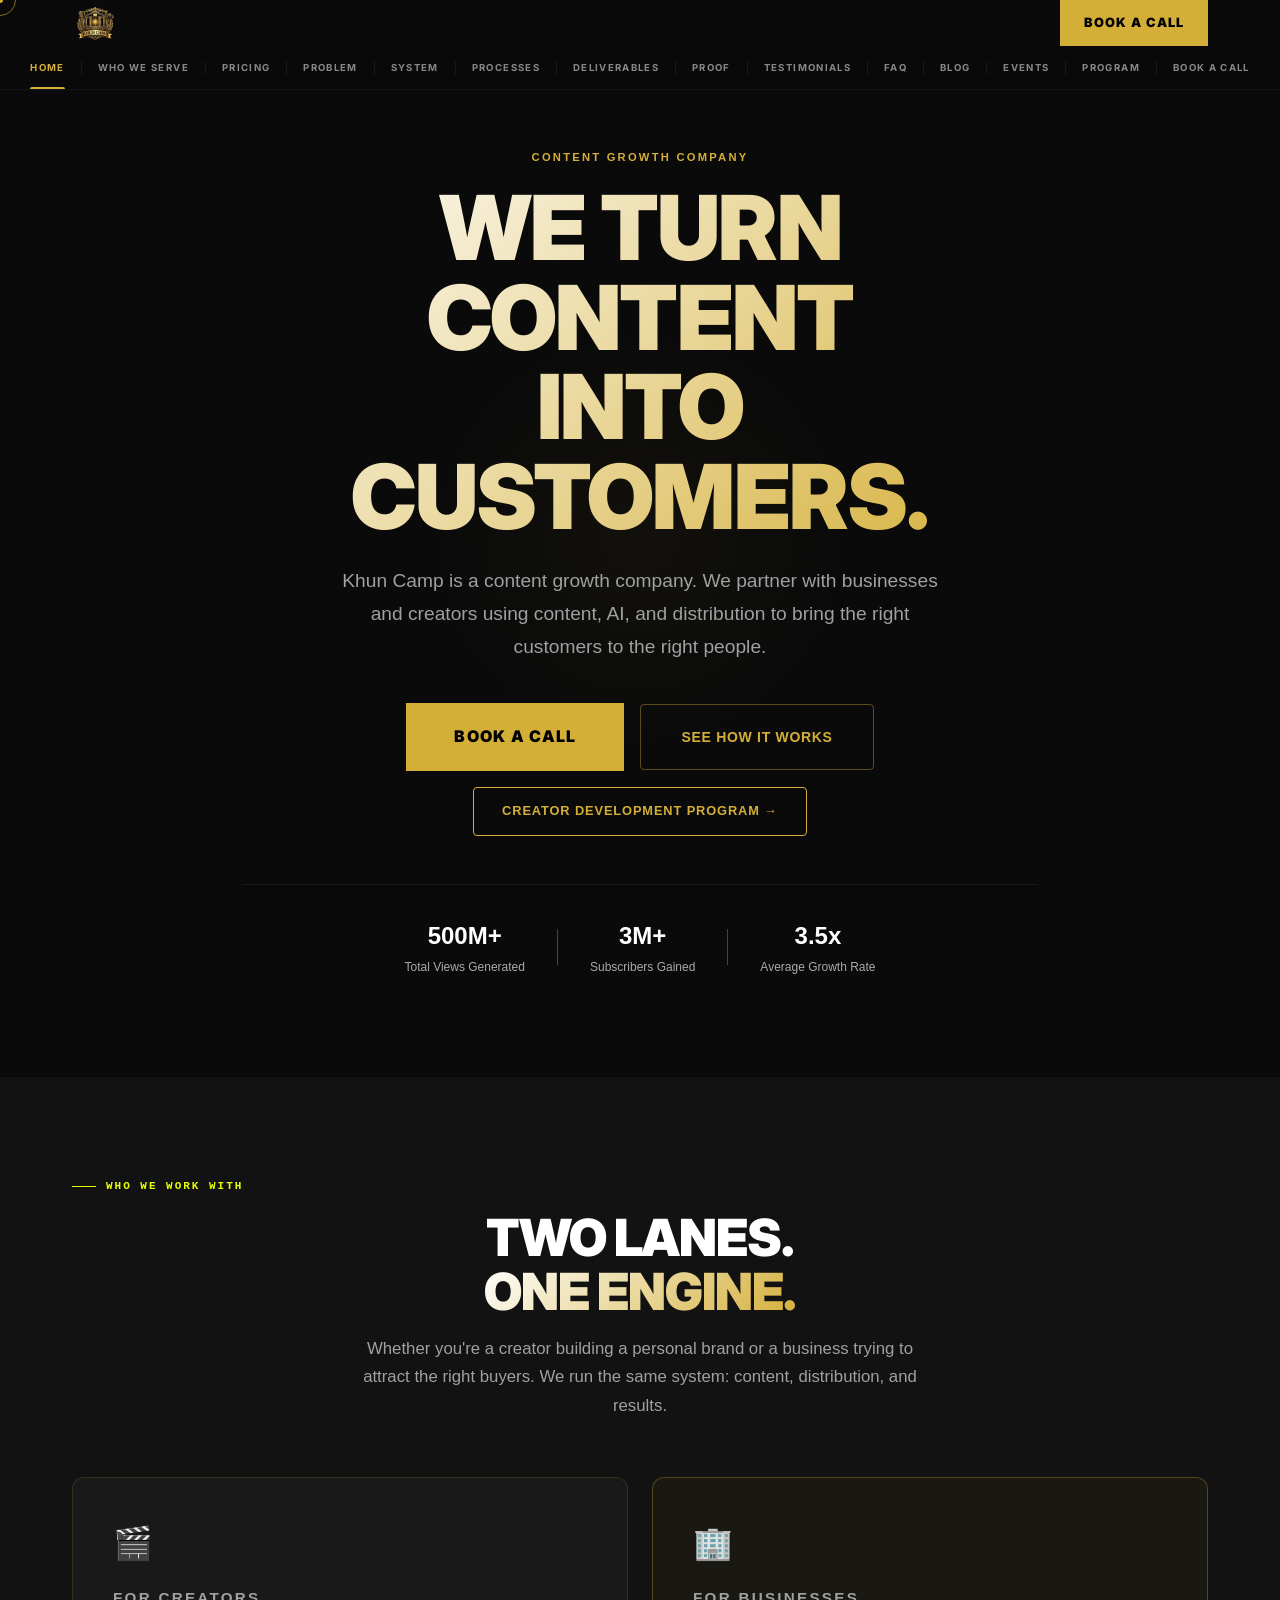
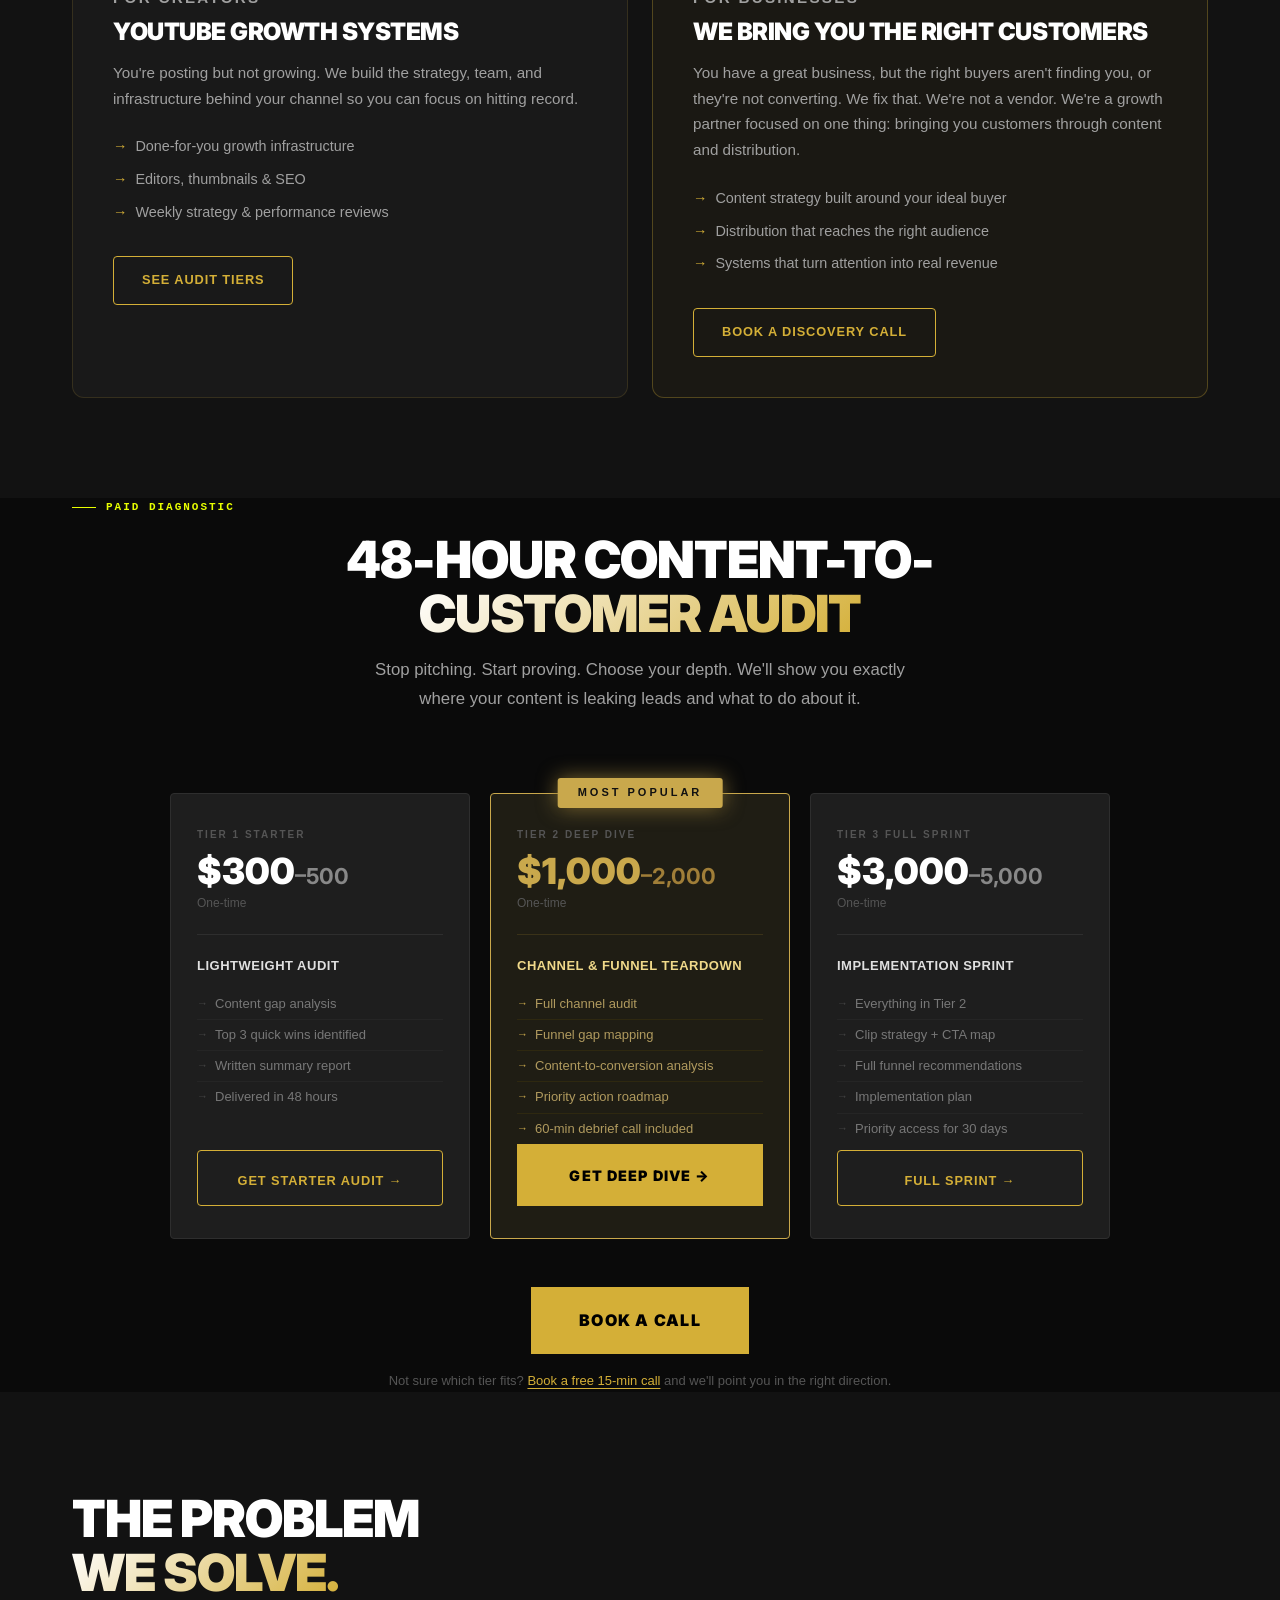
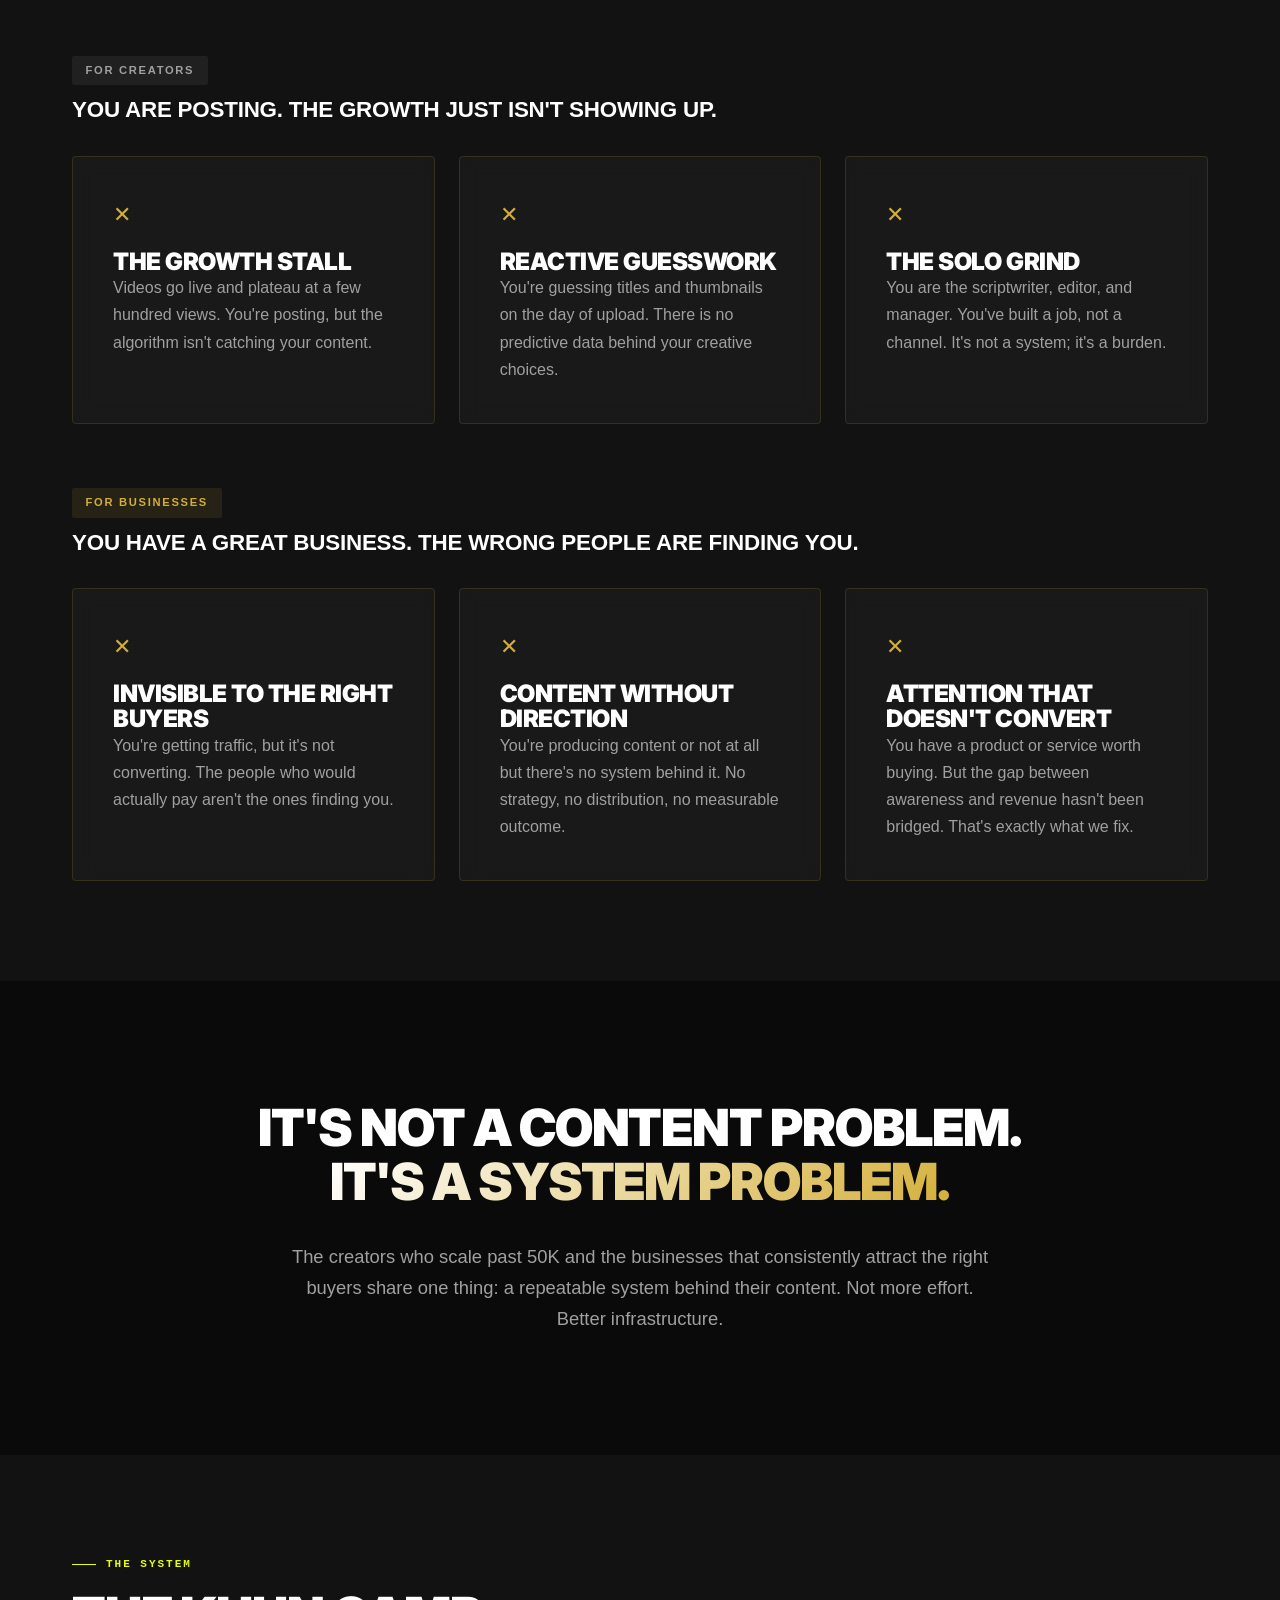
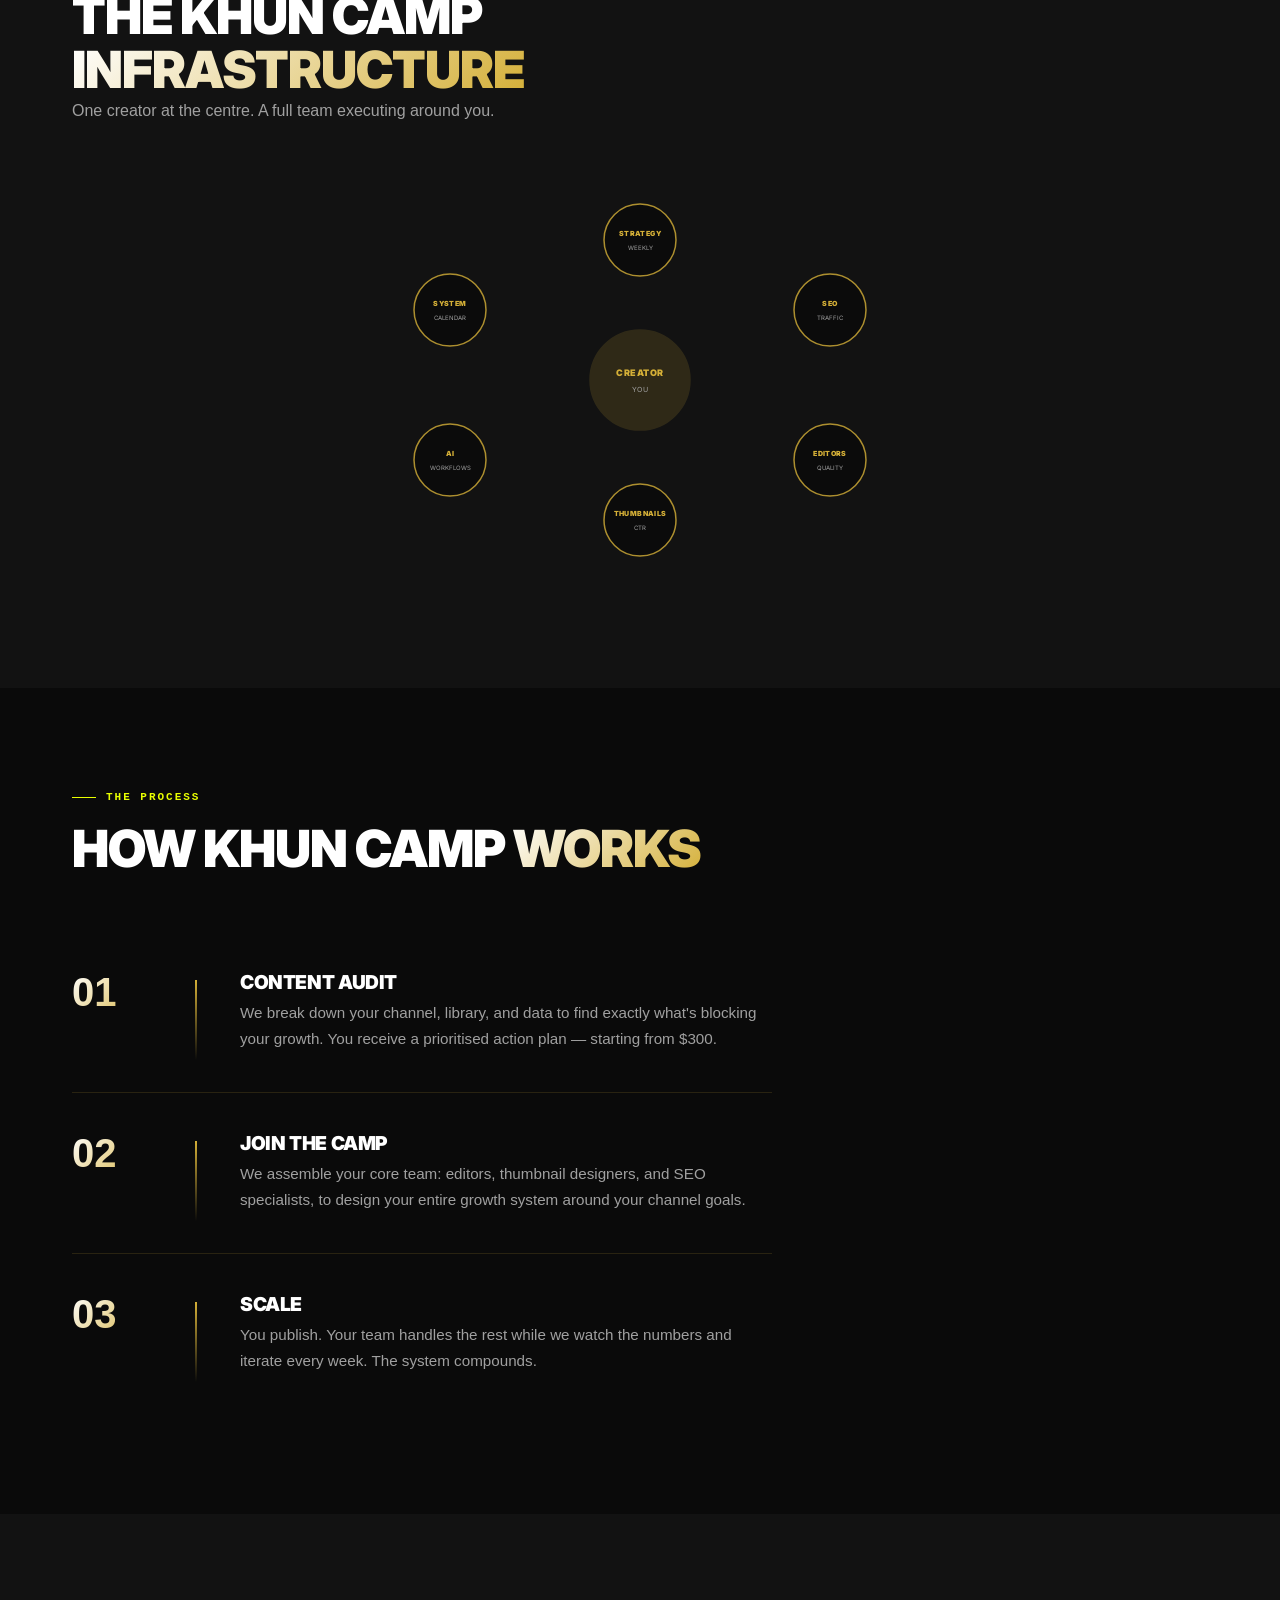
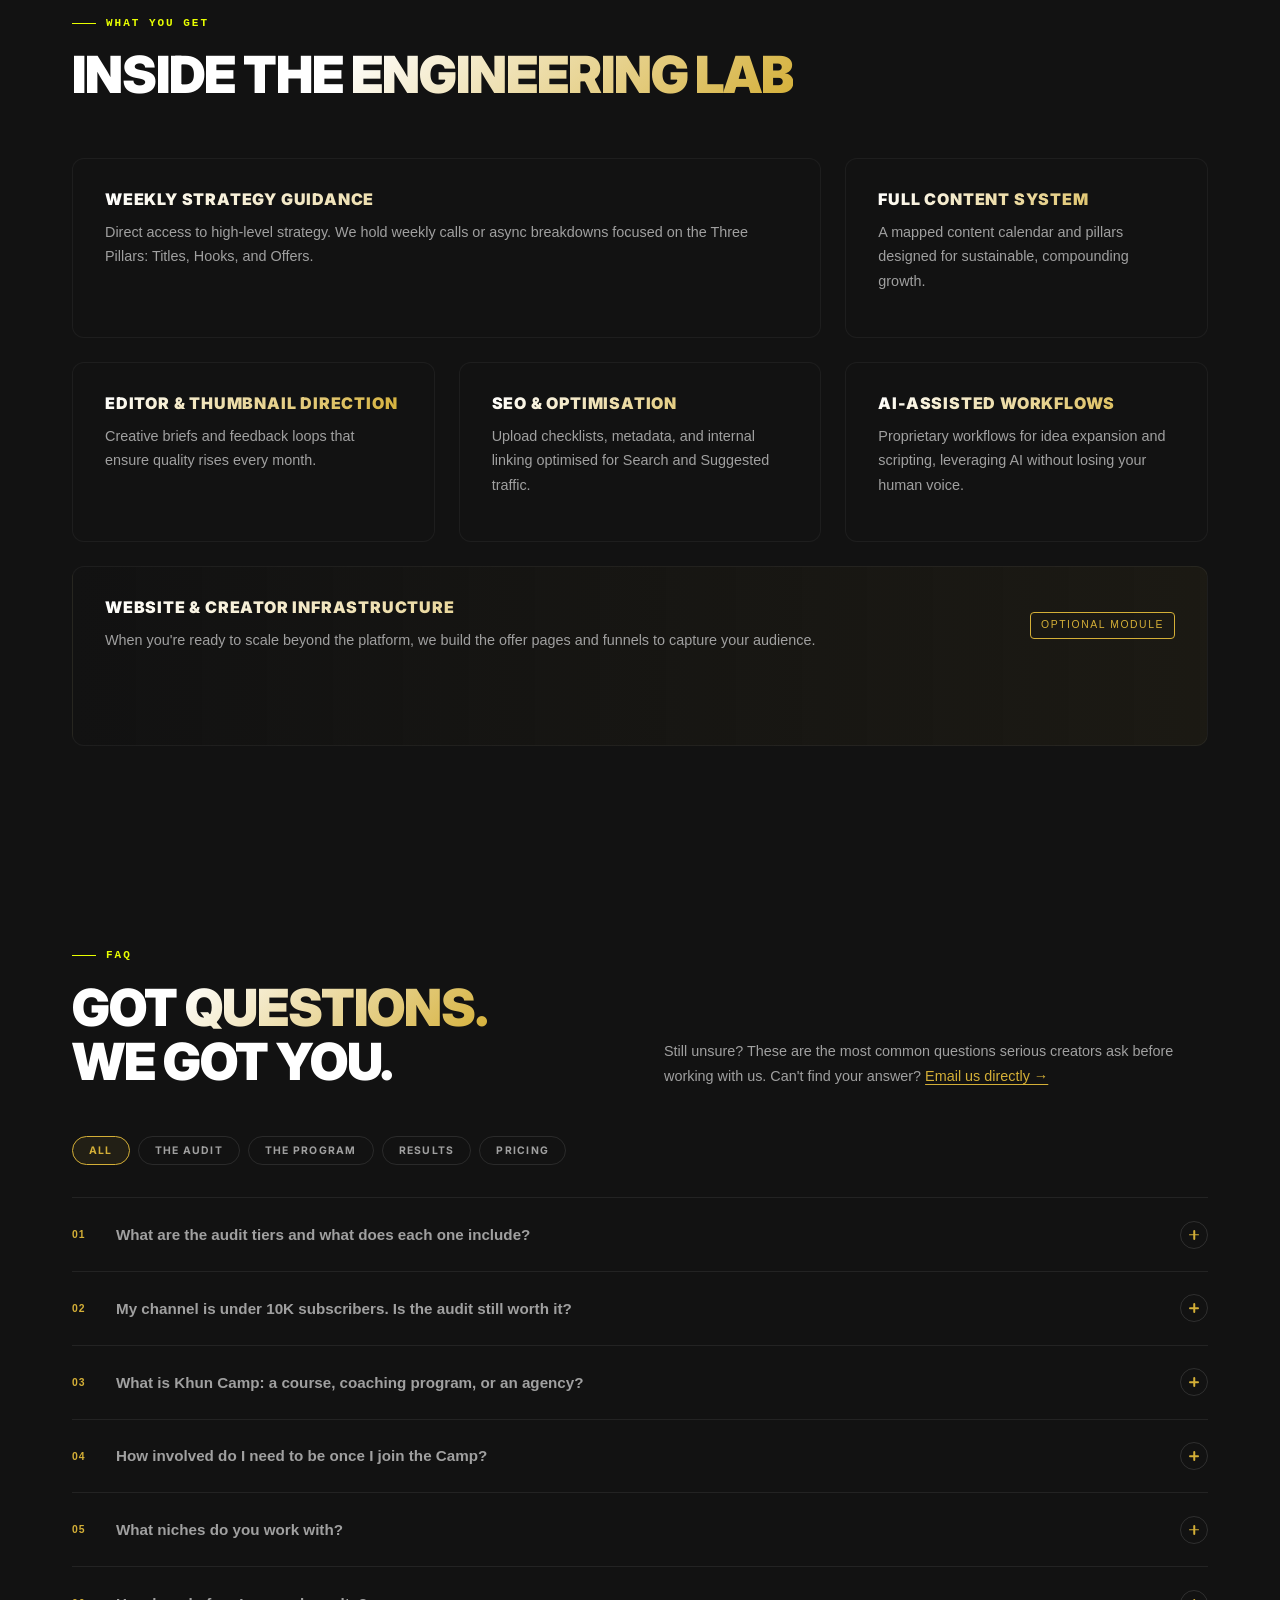
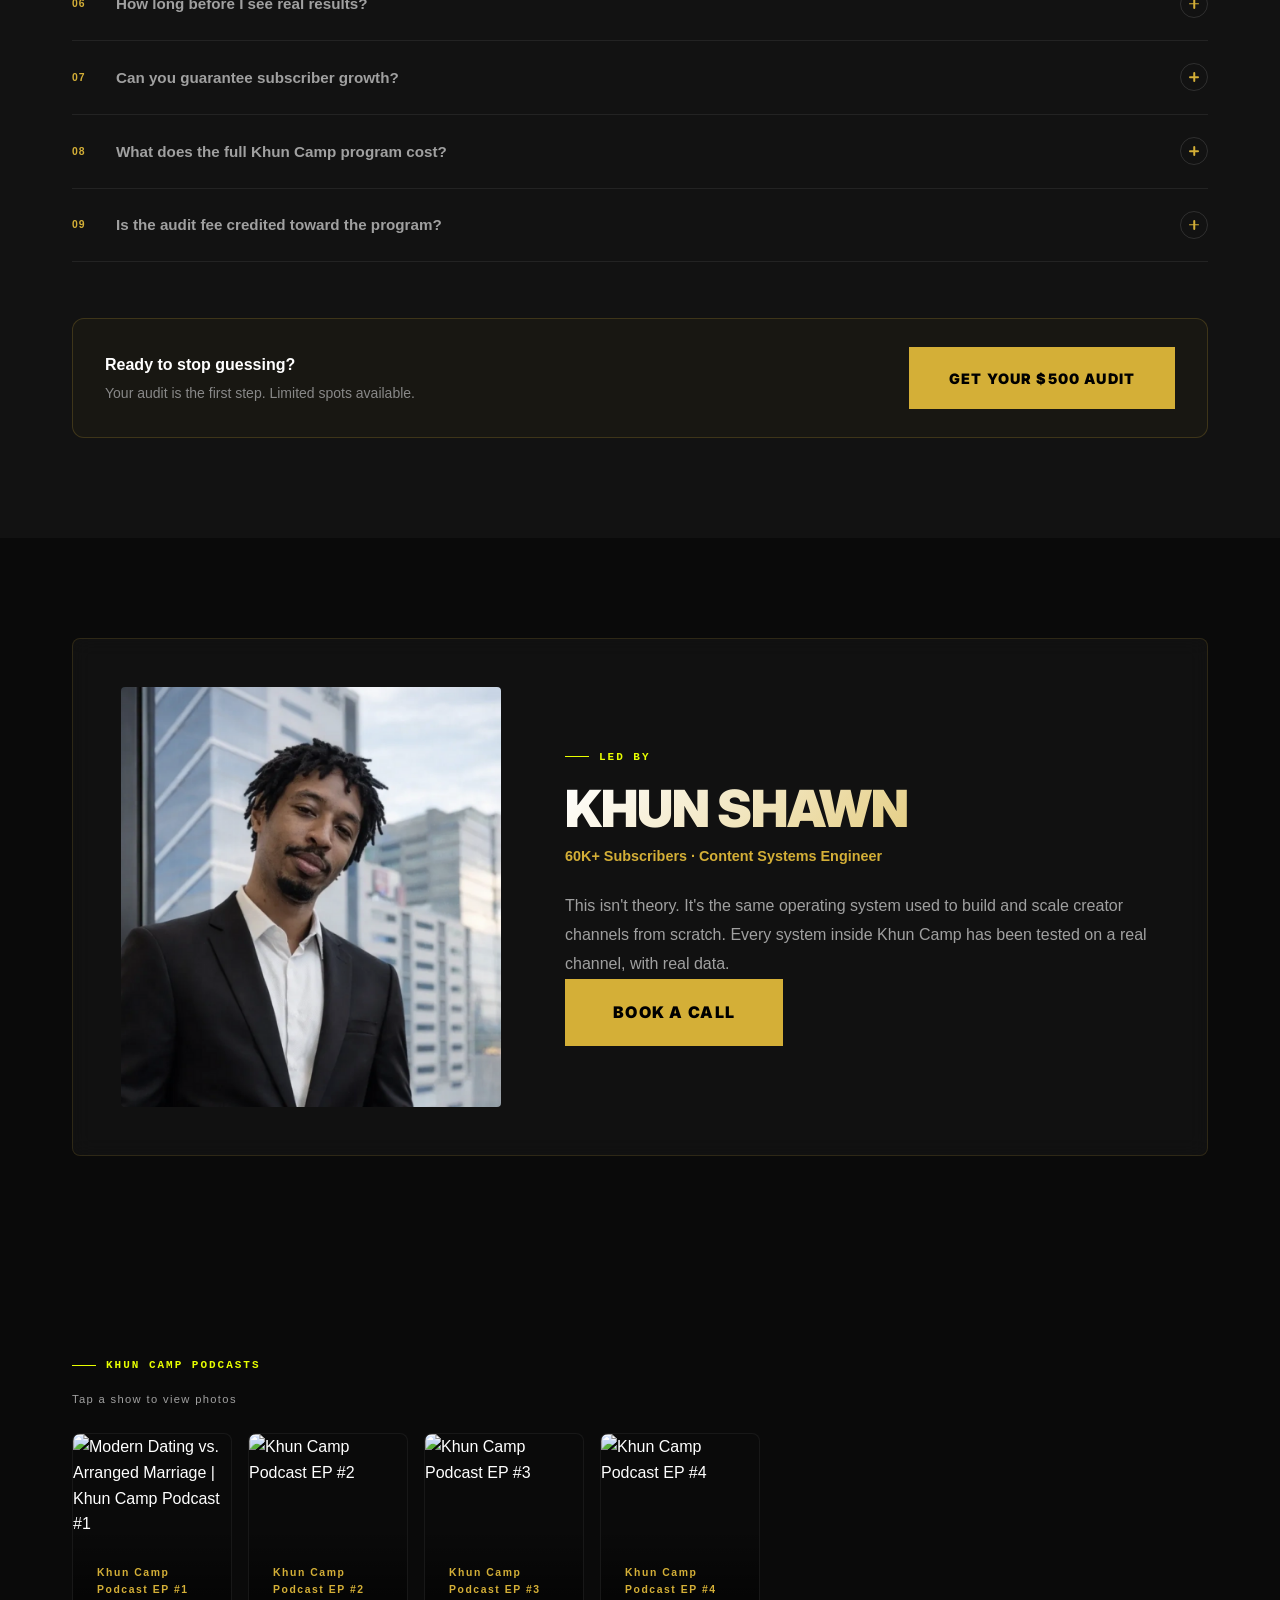
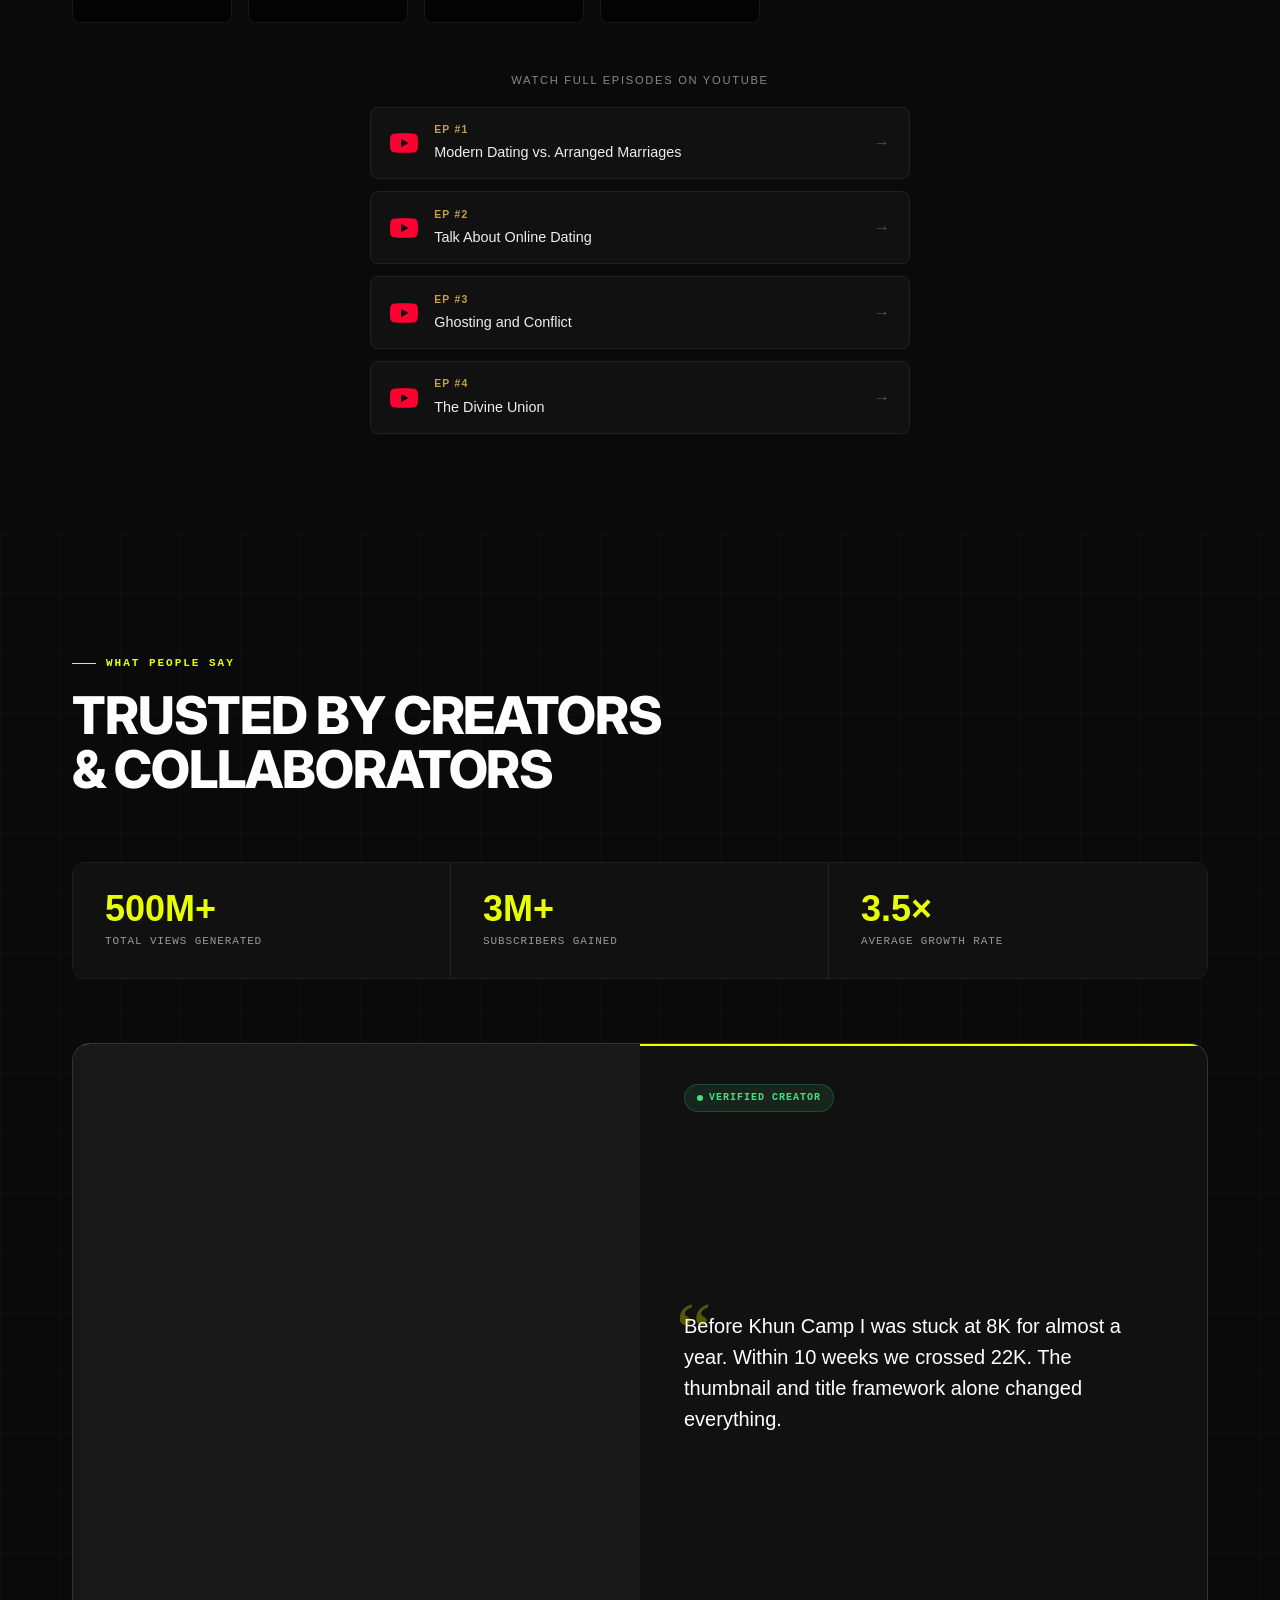
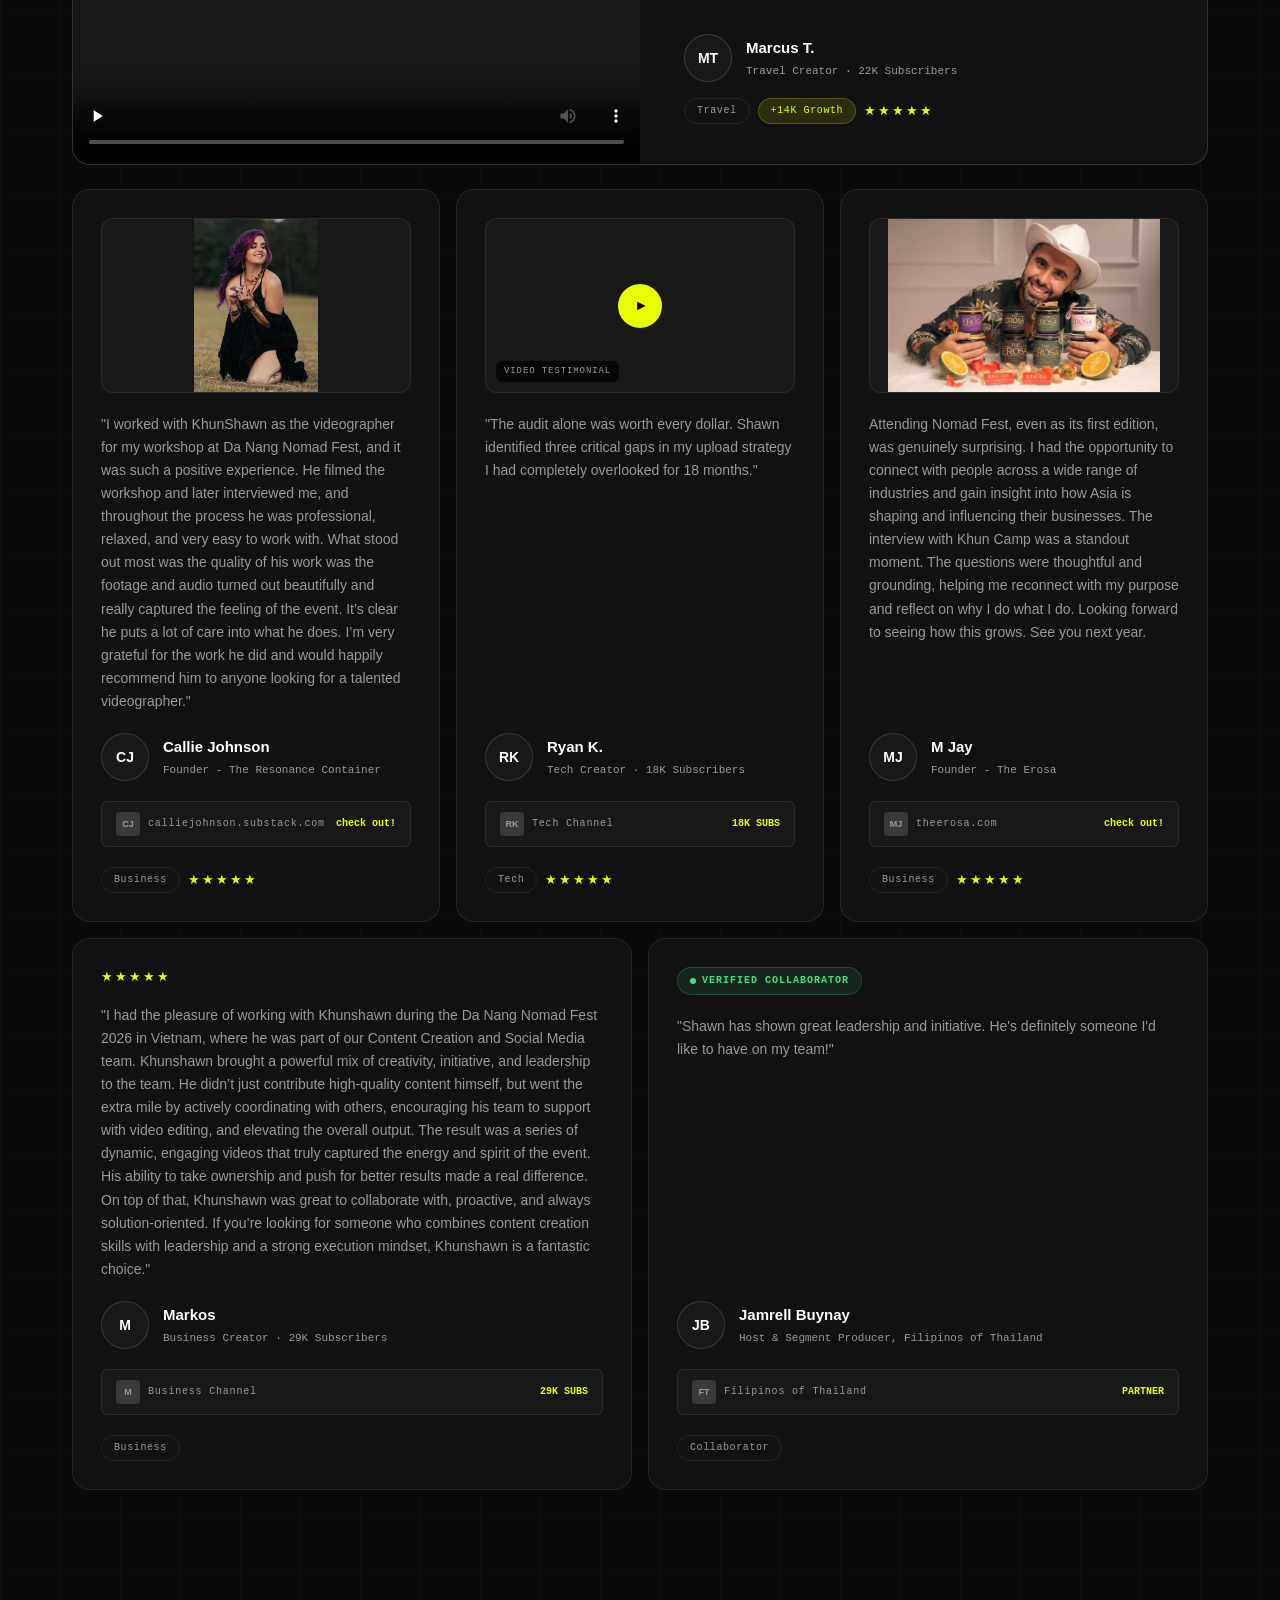
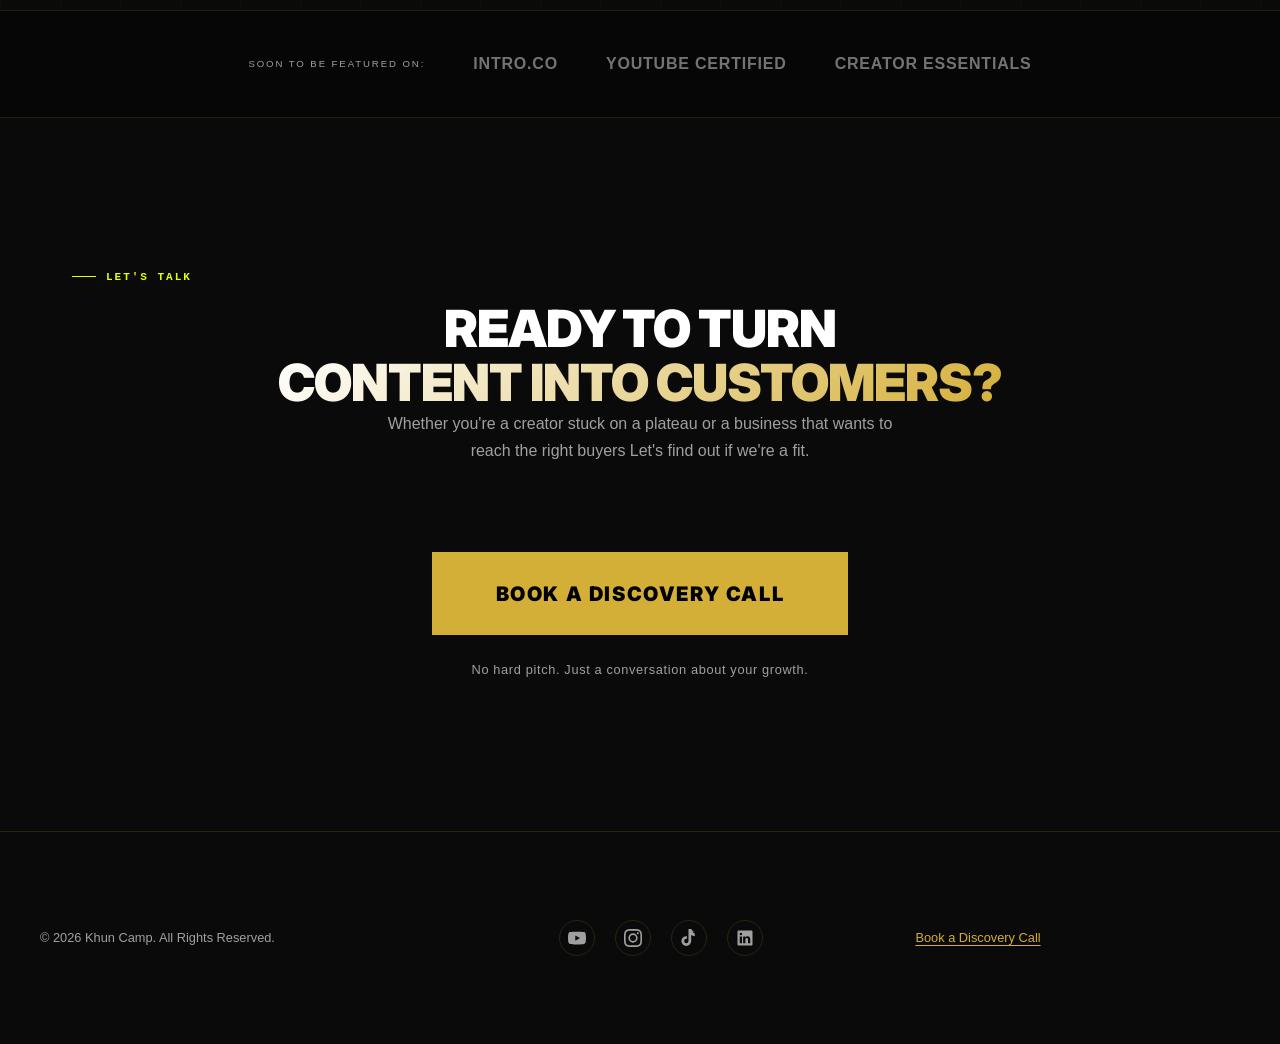
==== commit f2446c0a: "updated files" ====
--- a/index.html
+++ b/index.html
@@ -81,9 +81,18 @@
   <link rel="icon" type="image/webp" sizes="128x128" href="images/KhunCamp-Logo-badge-favicon-128.webp">
   <link rel="apple-touch-icon" href="images/KhunCamp-Logo-badge-favicon-128.webp">
   <link rel="manifest" href="manifest.json">
+  <!-- Preload above-fold assets -->
+  <link rel="preload" as="image" href="images/KhunCamp-Logo-nav.webp">
+
+  <!-- Font connections -->
   <link rel="preconnect" href="https://fonts.googleapis.com">
   <link rel="preconnect" href="https://fonts.gstatic.com" crossorigin>
-  <link href="https://fonts.googleapis.com/css2?family=Inter:wght@400;700;900&display=swap" rel="stylesheet">
+  <link href="https://fonts.googleapis.com/css2?family=Inter:wght@400;700;900&display=swap&font-display=swap" rel="stylesheet">
+
+  <!-- Preconnect CDN scripts -->
+  <link rel="preconnect" href="https://cdnjs.cloudflare.com">
+  <link rel="preconnect" href="https://cdn.jsdelivr.net">
+
   <link rel="stylesheet" href="css/style.css">
   <style>
     .audit-card-cta {
@@ -114,7 +123,7 @@
 <header id="site-header">
   <nav class="container nav-inner">
     <a href="#hero" class="nav-logo">
-      <img src="images/KhunCamp-Logo-nav.webp" alt="Khun Camp Logo" height="46">
+      <img src="images/KhunCamp-Logo-nav.webp" alt="Khun Camp Logo" width="140" height="46" loading="eager" fetchpriority="high">
     </a>
 
     <!-- Desktop CTA — hidden on mobile -->
@@ -162,21 +171,21 @@
   <!-- MOBILE MENU — hidden on desktop -->
   <div id="mobile-menu" aria-hidden="true">
     <div class="mobile-menu-links">
-      <a href="#hero"         class="mob-menu-link"><span class="mob-num">01</span><span class="mob-name">Home</span><div class="mob-bar"></div></a>
-      <a href="#who-we-serve" class="mob-menu-link"><span class="mob-num">02</span><span class="mob-name">Who We Serve</span><div class="mob-bar"></div></a>
-      <a href="#audit"        class="mob-menu-link"><span class="mob-num">03</span><span class="mob-name">Pricing</span><div class="mob-bar"></div></a>
-      <a href="#problem"      class="mob-menu-link"><span class="mob-num">04</span><span class="mob-name">Problem</span><div class="mob-bar"></div></a>
-      <a href="#solution"     class="mob-menu-link"><span class="mob-num">05</span><span class="mob-name">System</span><div class="mob-bar"></div></a>
-      <a href="#how-it-works" class="mob-menu-link"><span class="mob-num">06</span><span class="mob-name">Process</span><div class="mob-bar"></div></a>
-      <a href="#deliverables" class="mob-menu-link"><span class="mob-num">07</span><span class="mob-name">Deliverables</span><div class="mob-bar"></div></a>
-      <a href="#proof"        class="mob-menu-link"><span class="mob-num">08</span><span class="mob-name">Proof</span><div class="mob-bar"></div></a>
-      <a href="#testimonials" class="mob-menu-link"><span class="mob-num">09</span><span class="mob-name">Testimonials</span><div class="mob-bar"></div></a>
-      <a href="#faq"          class="mob-menu-link"><span class="mob-num">10</span><span class="mob-name">FAQ</span><div class="mob-bar"></div></a>
-      <a href="blog.html"     class="mob-menu-link"><span class="mob-num">11</span><span class="mob-name">Blog</span><div class="mob-bar"></div></a>
-      <a href="events.html"   class="mob-menu-link"><span class="mob-num">12</span><span class="mob-name">Events</span><div class="mob-bar"></div></a>
-      <a href="program.html"  class="mob-menu-link"><span class="mob-num">13</span><span class="mob-name">Program</span><div class="mob-bar"></div></a>
-    </div>
-    <a href="https://calendar.app.google/1PVSKsN8UGwQiG3g7" class="mob-menu-cta">Book a Call →</a>
+      <a href="#hero"         class="mob-menu-link" tabindex="-1"><span class="mob-num">01</span><span class="mob-name">Home</span><div class="mob-bar"></div></a>
+      <a href="#who-we-serve" class="mob-menu-link" tabindex="-1"><span class="mob-num">02</span><span class="mob-name">Who We Serve</span><div class="mob-bar"></div></a>
+      <a href="#audit"        class="mob-menu-link" tabindex="-1"><span class="mob-num">03</span><span class="mob-name">Pricing</span><div class="mob-bar"></div></a>
+      <a href="#problem"      class="mob-menu-link" tabindex="-1"><span class="mob-num">04</span><span class="mob-name">Problem</span><div class="mob-bar"></div></a>
+      <a href="#solution"     class="mob-menu-link" tabindex="-1"><span class="mob-num">05</span><span class="mob-name">System</span><div class="mob-bar"></div></a>
+      <a href="#how-it-works" class="mob-menu-link" tabindex="-1"><span class="mob-num">06</span><span class="mob-name">Process</span><div class="mob-bar"></div></a>
+      <a href="#deliverables" class="mob-menu-link" tabindex="-1"><span class="mob-num">07</span><span class="mob-name">Deliverables</span><div class="mob-bar"></div></a>
+      <a href="#proof"        class="mob-menu-link" tabindex="-1"><span class="mob-num">08</span><span class="mob-name">Proof</span><div class="mob-bar"></div></a>
+      <a href="#testimonials" class="mob-menu-link" tabindex="-1"><span class="mob-num">09</span><span class="mob-name">Testimonials</span><div class="mob-bar"></div></a>
+      <a href="#faq"          class="mob-menu-link" tabindex="-1"><span class="mob-num">10</span><span class="mob-name">FAQ</span><div class="mob-bar"></div></a>
+      <a href="blog.html"     class="mob-menu-link" tabindex="-1"><span class="mob-num">11</span><span class="mob-name">Blog</span><div class="mob-bar"></div></a>
+      <a href="events.html"   class="mob-menu-link" tabindex="-1"><span class="mob-num">12</span><span class="mob-name">Events</span><div class="mob-bar"></div></a>
+      <a href="program.html"  class="mob-menu-link" tabindex="-1"><span class="mob-num">13</span><span class="mob-name">Program</span><div class="mob-bar"></div></a>
+    </div>
+    <a href="https://calendar.app.google/1PVSKsN8UGwQiG3g7" class="mob-menu-cta" tabindex="-1">Book a Call →</a>
   </div>
 </header>
 
@@ -482,29 +491,29 @@
         </div>
         <div class="bento-grid">
           <div class="bento-item reveal-up bento-span-2">
-            <h4 class="gold-gradient-text">Weekly Strategy Guidance</h4>
+            <h3 class="gold-gradient-text bento-h3">Weekly Strategy Guidance</h3>
             <p>Direct access to high-level strategy. We hold weekly calls or async breakdowns focused on the Three Pillars: Titles, Hooks, and Offers.</p>
           </div>
           <div class="bento-item reveal-up">
-            <h4 class="gold-gradient-text">Full Content System</h4>
+            <h3 class="gold-gradient-text bento-h3">Full Content System</h3>
             <p>A mapped content calendar and pillars designed for sustainable, compounding growth.</p>
           </div>
           <div class="bento-item reveal-up">
-            <h4 class="gold-gradient-text">Editor & Thumbnail Direction</h4>
+            <h3 class="gold-gradient-text bento-h3">Editor & Thumbnail Direction</h3>
             <p>Creative briefs and feedback loops that ensure quality rises every month.</p>
           </div>
           <div class="bento-item reveal-up">
-            <h4 class="gold-gradient-text">SEO & Optimisation</h4>
+            <h3 class="gold-gradient-text bento-h3">SEO & Optimisation</h3>
             <p>Upload checklists, metadata, and internal linking optimised for Search and Suggested traffic.</p>
           </div>
           <div class="bento-item reveal-up">
-            <h4 class="gold-gradient-text">AI-Assisted Workflows</h4>
+            <h3 class="gold-gradient-text bento-h3">AI-Assisted Workflows</h3>
             <p>Proprietary workflows for idea expansion and scripting, leveraging AI without losing your human voice.</p>
           </div>
           <div class="bento-item reveal-up bento-span-3 bento-highlight">
             <div class="bento-highlight-inner">
               <div>
-                <h4 class="gold-gradient-text">Website & Creator Infrastructure</h4>
+                <h3 class="gold-gradient-text bento-h3">Website & Creator Infrastructure</h3>
                 <p>When you're ready to scale beyond the platform, we build the offer pages and funnels to capture your audience.</p>
               </div>
               <span class="badge">OPTIONAL MODULE</span>
@@ -674,7 +683,7 @@
       <div class="container">
         <div class="founder-block reveal-up">
           <div class="founder-image">
-            <img src="images/KhunCamp by window in black blazer KhunCamp Khun Camp.webp" alt="KhunShawn — Content Systems Engineer">
+            <img src="images/KhunCamp by window in black blazer KhunCamp Khun Camp.webp" alt="KhunShawn — Content Systems Engineer" width="480" height="600" loading="lazy">
           </div>
           <div class="founder-info">
             <p class="section-eyebrow">LED BY</p>
@@ -704,7 +713,7 @@
           <!-- PODCAST CARD 1 -->
           <div class="podcast-card" data-podcast="Modern Dating vs. Arranged Marriage | Khun Camp Podcast #1" data-images='["images/pd1.webp","images/pd2.webp","images/pd3.webp"]'>
             <div class="podcast-card-img">
-              <img src="images/pd1.webp" alt="Modern Dating vs. Arranged Marriage | Khun Camp Podcast #1">
+              <img src="images/pd1.webp" alt="Modern Dating vs. Arranged Marriage | Khun Camp Podcast #1" width="400" height="400" loading="lazy">
             </div>
             <div class="proof-overlay"><span>Khun Camp Podcast EP #1</span></div>
           </div>
@@ -712,7 +721,7 @@
           <!-- PODCAST CARD 2 -->
           <div class="podcast-card" data-podcast="Talk about online dating | Khun Camp Podcast #2" data-images='["images/podcast1.png","images/podcast2.png","images/podcast3.png"]'>
             <div class="podcast-card-img">
-              <img src="images/podcast1.png" alt="Khun Camp Podcast EP #2">
+              <img src="images/podcast1.png" alt="Khun Camp Podcast EP #2" width="400" height="400" loading="lazy">
             </div>
             <div class="proof-overlay"><span>Khun Camp Podcast EP #2</span></div>
           </div>
@@ -720,7 +729,7 @@
           <!-- PODCAST CARD 3 -->
           <div class="podcast-card" data-podcast="Ghosting and Conflict | Khun Camp Podcast #3" data-images='["images/Khun Shawn ep3-1.webp","images/Khun Shawn ep3-2.webp","images/Khun Shawn ep3-3.webp"]'>
             <div class="podcast-card-img">
-              <img src="images/Khun Shawn ep3-2.webp" alt="Khun Camp Podcast EP #3">
+              <img src="images/Khun Shawn ep3-2.webp" alt="Khun Camp Podcast EP #3" width="400" height="400" loading="lazy">
             </div>
             <div class="proof-overlay"><span>Khun Camp Podcast EP #3</span></div>
           </div>
@@ -728,7 +737,7 @@
           <!-- PODCAST CARD 4 -->
           <div class="podcast-card" data-podcast="The Divine Union | Khun Camp Podcast #4" data-images='["images/Khun Shawn ep4-1.webp","images/Khun Shawn ep4-2.webp","images/Khun Shawn ep4-3.webp"]'>
             <div class="podcast-card-img">
-              <img src="images/Khun Shawn ep4-1.webp" alt="Khun Camp Podcast EP #4">
+              <img src="images/Khun Shawn ep4-1.webp" alt="Khun Camp Podcast EP #4" width="400" height="400" loading="lazy">
               </div>
               <div class="proof-overlay"><span>Khun Camp Podcast EP #4</span></div>
           </div>
@@ -857,7 +866,7 @@
     <div class="featured-card">
 
       <div class="featured-media">
-         <video src="images/marcus-testimonial.MP4" poster="images/marcus-thumb.jpg"
+         <video src="images/marcus-testimonial.MP4" poster="images/marcus-thumb.jpg" preload="none"
                controls style="position:absolute;inset:0;width:100%;height:100%;object-fit:cover;">
         <!-- PLACEHOLDER — replace with your video/thumbnail (see instructions above) -->
         <div class="media-badge">Featured</div>
@@ -920,7 +929,7 @@
         <div class="card-photo">
           
            
-            <img src="images/callie.jpg" alt="Aisha L." />
+            <img src="images/callie.jpg" alt="Callie Johnson" width="80" height="80" loading="lazy" />
           
           <span class="photo-placeholder"></span>
         </div>
@@ -1005,7 +1014,7 @@
         <div class="card-photo">
           
            
-            <img src="images/Erosa.jpg" alt="M Jay" />
+            <img src="images/Erosa.jpg" alt="M Jay" width="80" height="80" loading="lazy" />
           
           <span class="photo-placeholder"></span>
         </div>
@@ -1167,12 +1176,12 @@
             <a href="https://www.linkedin.com/company/khun-camp" class="footer-social-link" aria-label="LinkedIn"> <svg width="18" height="18" viewBox="0 0 24 24" fill="currentColor"> <path d="M20.5 2h-17A1.5 1.5 0 0 0 2 3.5v17A1.5 1.5 0 0 0 3.5 22h17a1.5 1.5 0 0 0 1.5-1.5v-17A1.5 1.5 0 0 0 20.5 2zM8 19H5v-9h3zM6.5 8.3A1.7 1.7 0 1 1 8.2 6.6 1.7 1.7 0 0 1 6.5 8.3zM19 19h-3v-4.7c0-1.4-.5-2.3-1.7-2.3a1.8 1.8 0 0 0-1.7 1.2 2.3 2.3 0 0 0-.1.9V19h-3v-9h3v1.2a3.3 3.3 0 0 1 3-1.6c2.1 0 3.5 1.4 3.5 4.3z"/> </svg> </a> </div> <p>
               <a href="https://calendar.app.google/1PVSKsN8UGwQiG3g7" class="text-gold">Book a Discovery Call</a></p> </div> </footer>
 
-  <!-- CDN SCRIPTS -->
-  <script src="https://cdnjs.cloudflare.com/ajax/libs/gsap/3.12.5/gsap.min.js"></script>
-  <script src="https://cdnjs.cloudflare.com/ajax/libs/gsap/3.12.5/ScrollTrigger.min.js"></script>
-  <script src="https://cdnjs.cloudflare.com/ajax/libs/three.js/r160/three.min.js"></script>
-  <script src="https://cdn.jsdelivr.net/npm/@studio-freight/lenis@1.0.42/dist/lenis.min.js"></script>
-  <script src="js/main.js"></script>
+  <!-- CDN SCRIPTS — deferred to unblock render -->
+  <script src="https://cdnjs.cloudflare.com/ajax/libs/gsap/3.12.5/gsap.min.js" defer></script>
+  <script src="https://cdnjs.cloudflare.com/ajax/libs/gsap/3.12.5/ScrollTrigger.min.js" defer></script>
+  <script src="https://cdnjs.cloudflare.com/ajax/libs/three.js/r160/three.min.js" defer></script>
+  <script src="https://cdn.jsdelivr.net/npm/@studio-freight/lenis@1.0.42/dist/lenis.min.js" defer></script>
+  <script src="js/main.js" defer></script>
 
 
   
--- a/css/style.css
+++ b/css/style.css
@@ -88,6 +88,8 @@
 }
  
 .text-gold { color: var(--gold-primary); }
+/* Inline text-gold links need underline for non-color accessibility */
+a.text-gold { text-decoration: underline; text-underline-offset: 3px; }
 .text-dim { color: var(--text-dim); }
 .text-center { text-align: center; }
  
@@ -160,6 +162,12 @@
   transition: border-color 0.4s ease, background-color 0.4s ease;
 }
  
+.bento-item h3.bento-h3 {
+  margin-bottom: 0.75rem;
+  font-size: 1rem;
+  letter-spacing: 0.05em;
+}
+
 .bento-item h4 {
   margin-bottom: 0.75rem;
 }
@@ -218,6 +226,7 @@
   border-radius: 50%;
   animation: spin 1s linear infinite;
   margin: 0 auto 1.5rem;
+  will-change: transform;
 }
  
 @keyframes spin {
@@ -249,6 +258,7 @@
   z-index: 10000;
   border-radius: 50%;
   transform: translate(-50%, -50%);
+  will-change: transform;
 }
  
 #cursor-dot {
@@ -2165,7 +2175,7 @@
   font-weight: 700;
   letter-spacing: 0.14em;
   text-transform: uppercase;
-  color: #444;
+  color: #888;
   padding: 14px 14px;
   text-decoration: none;
   white-space: nowrap;
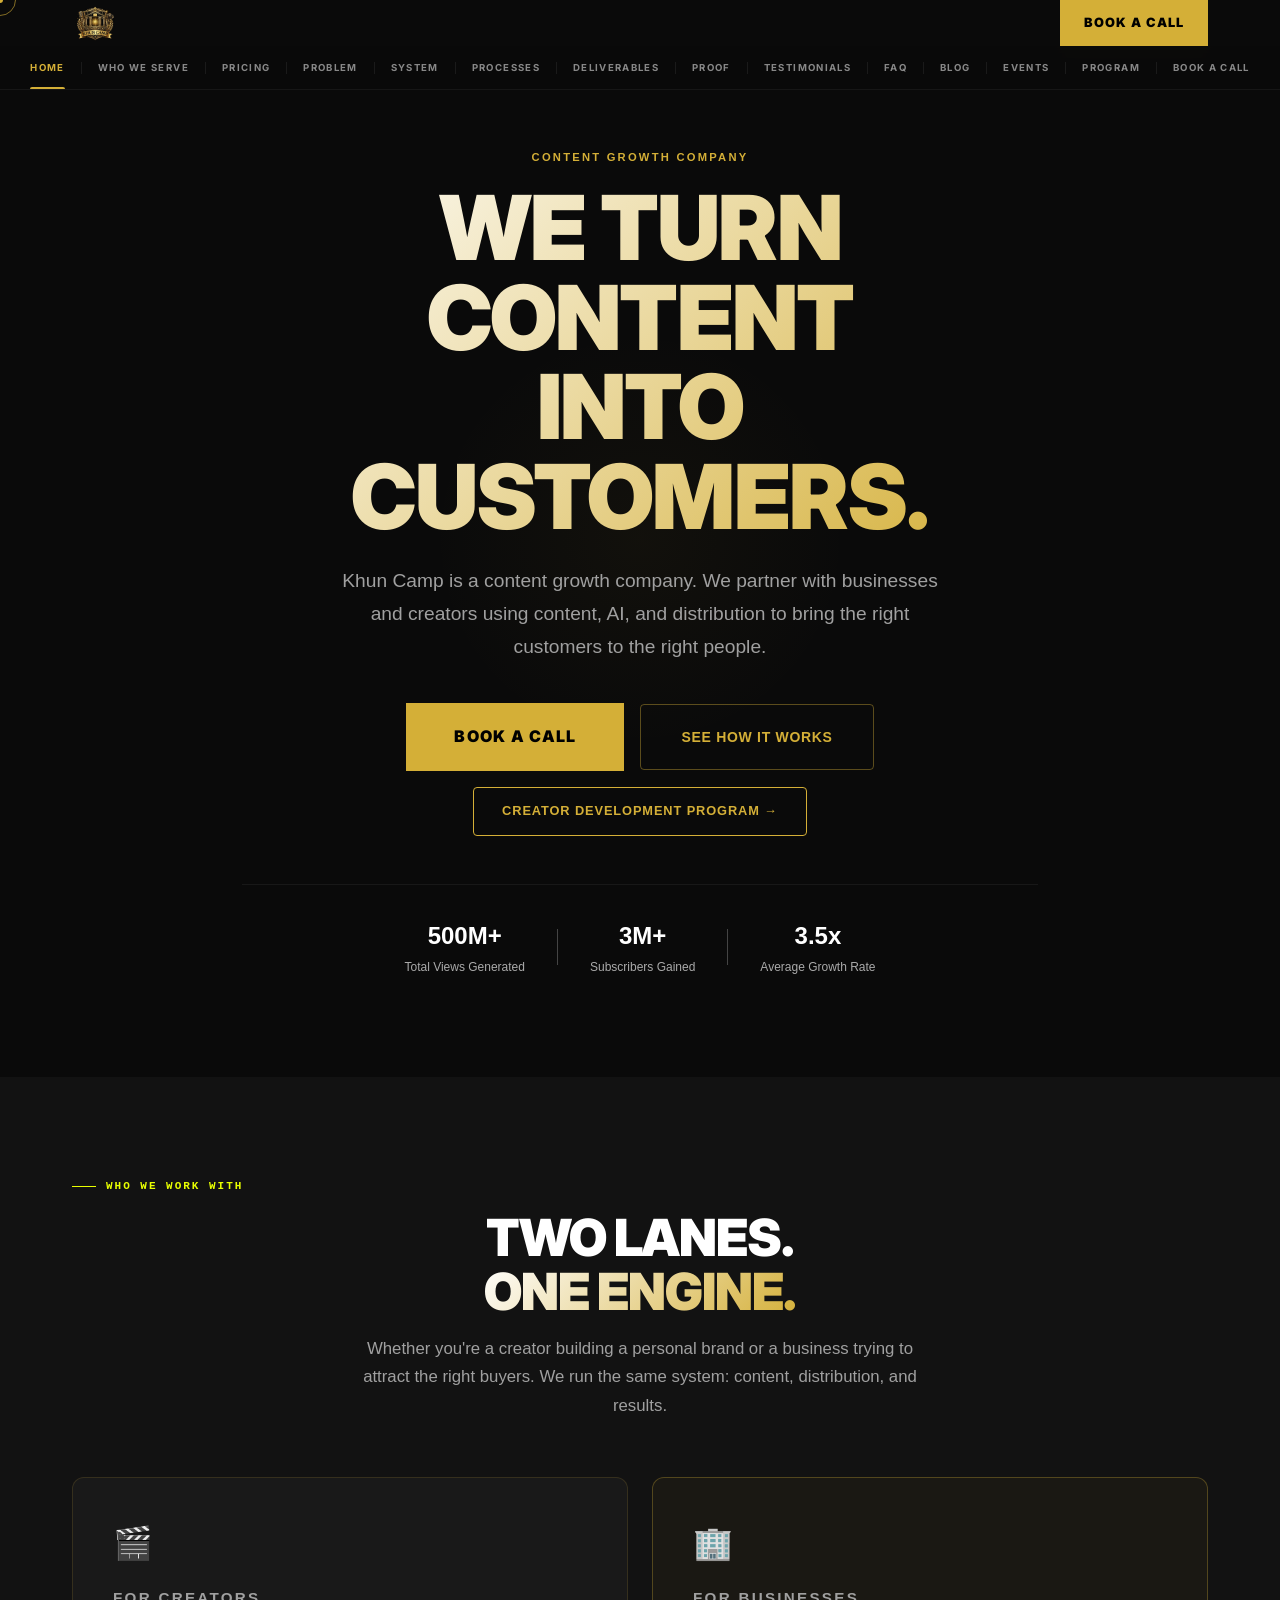
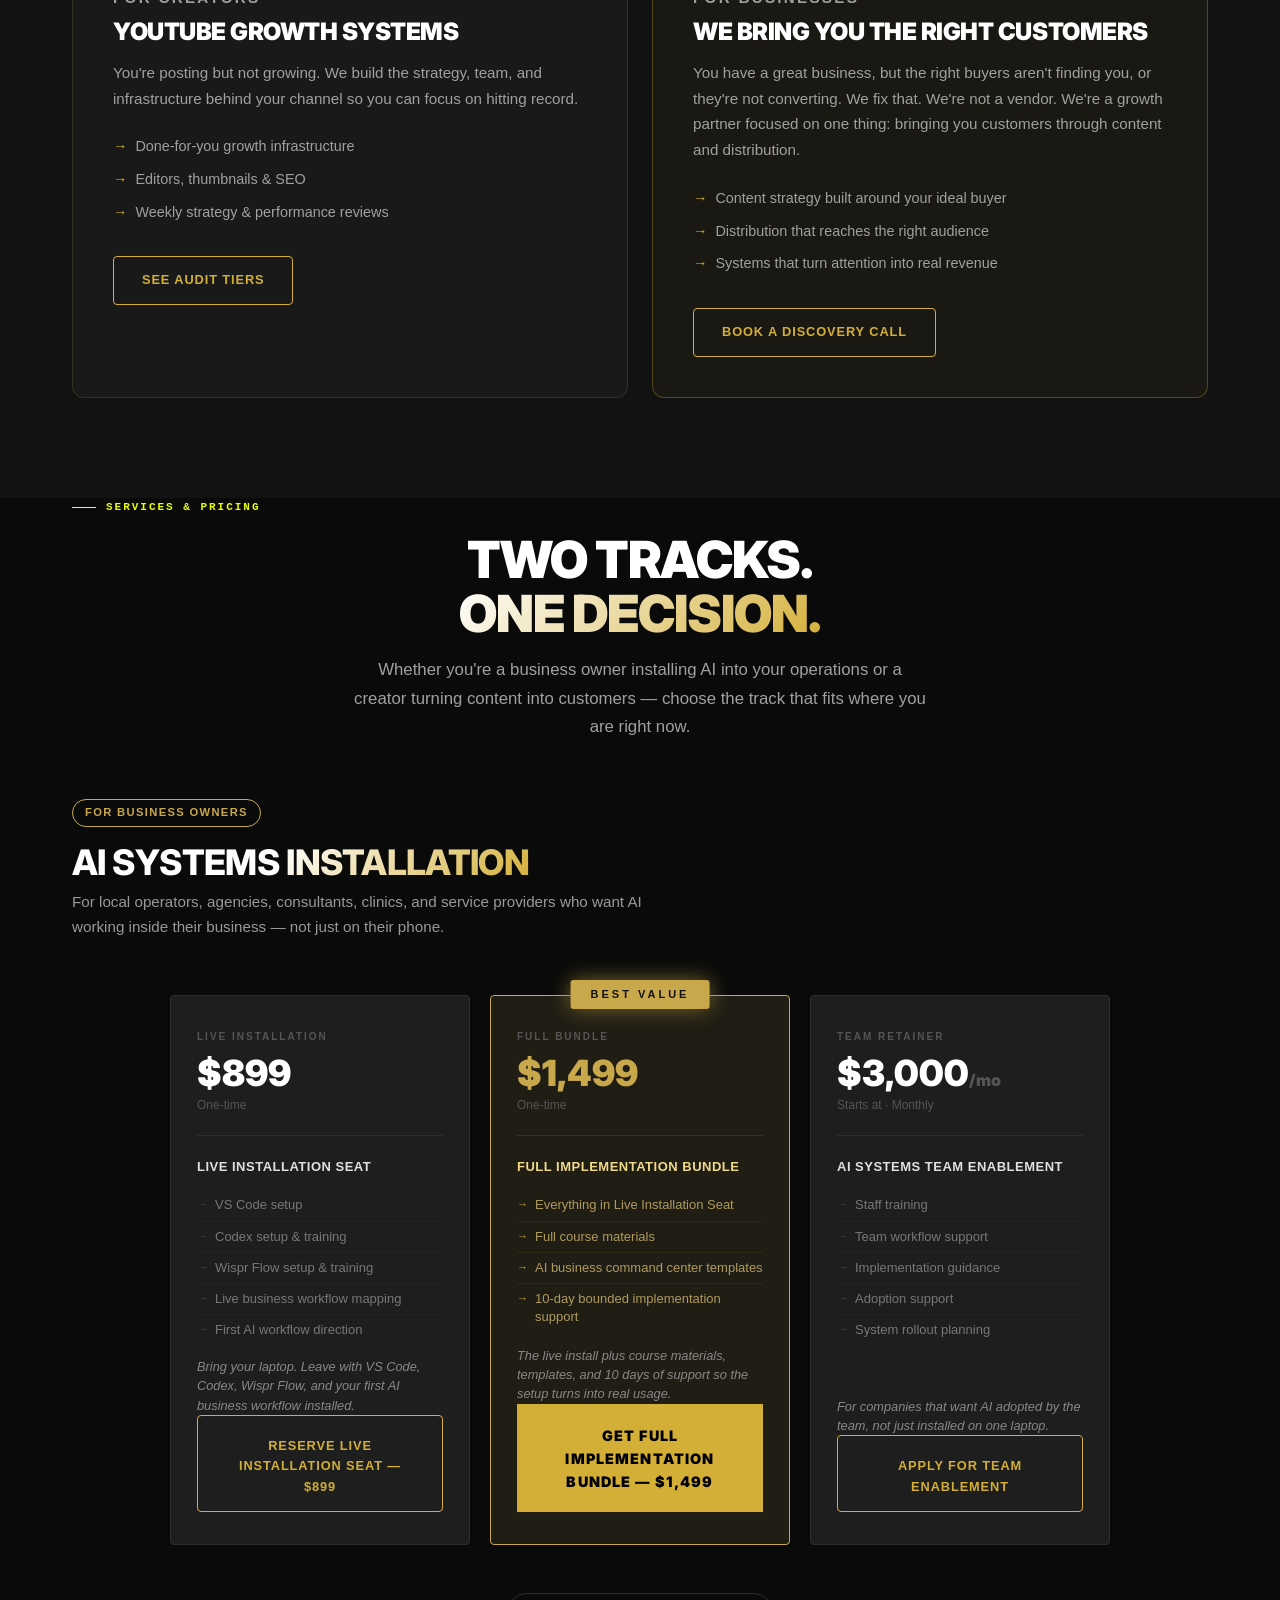
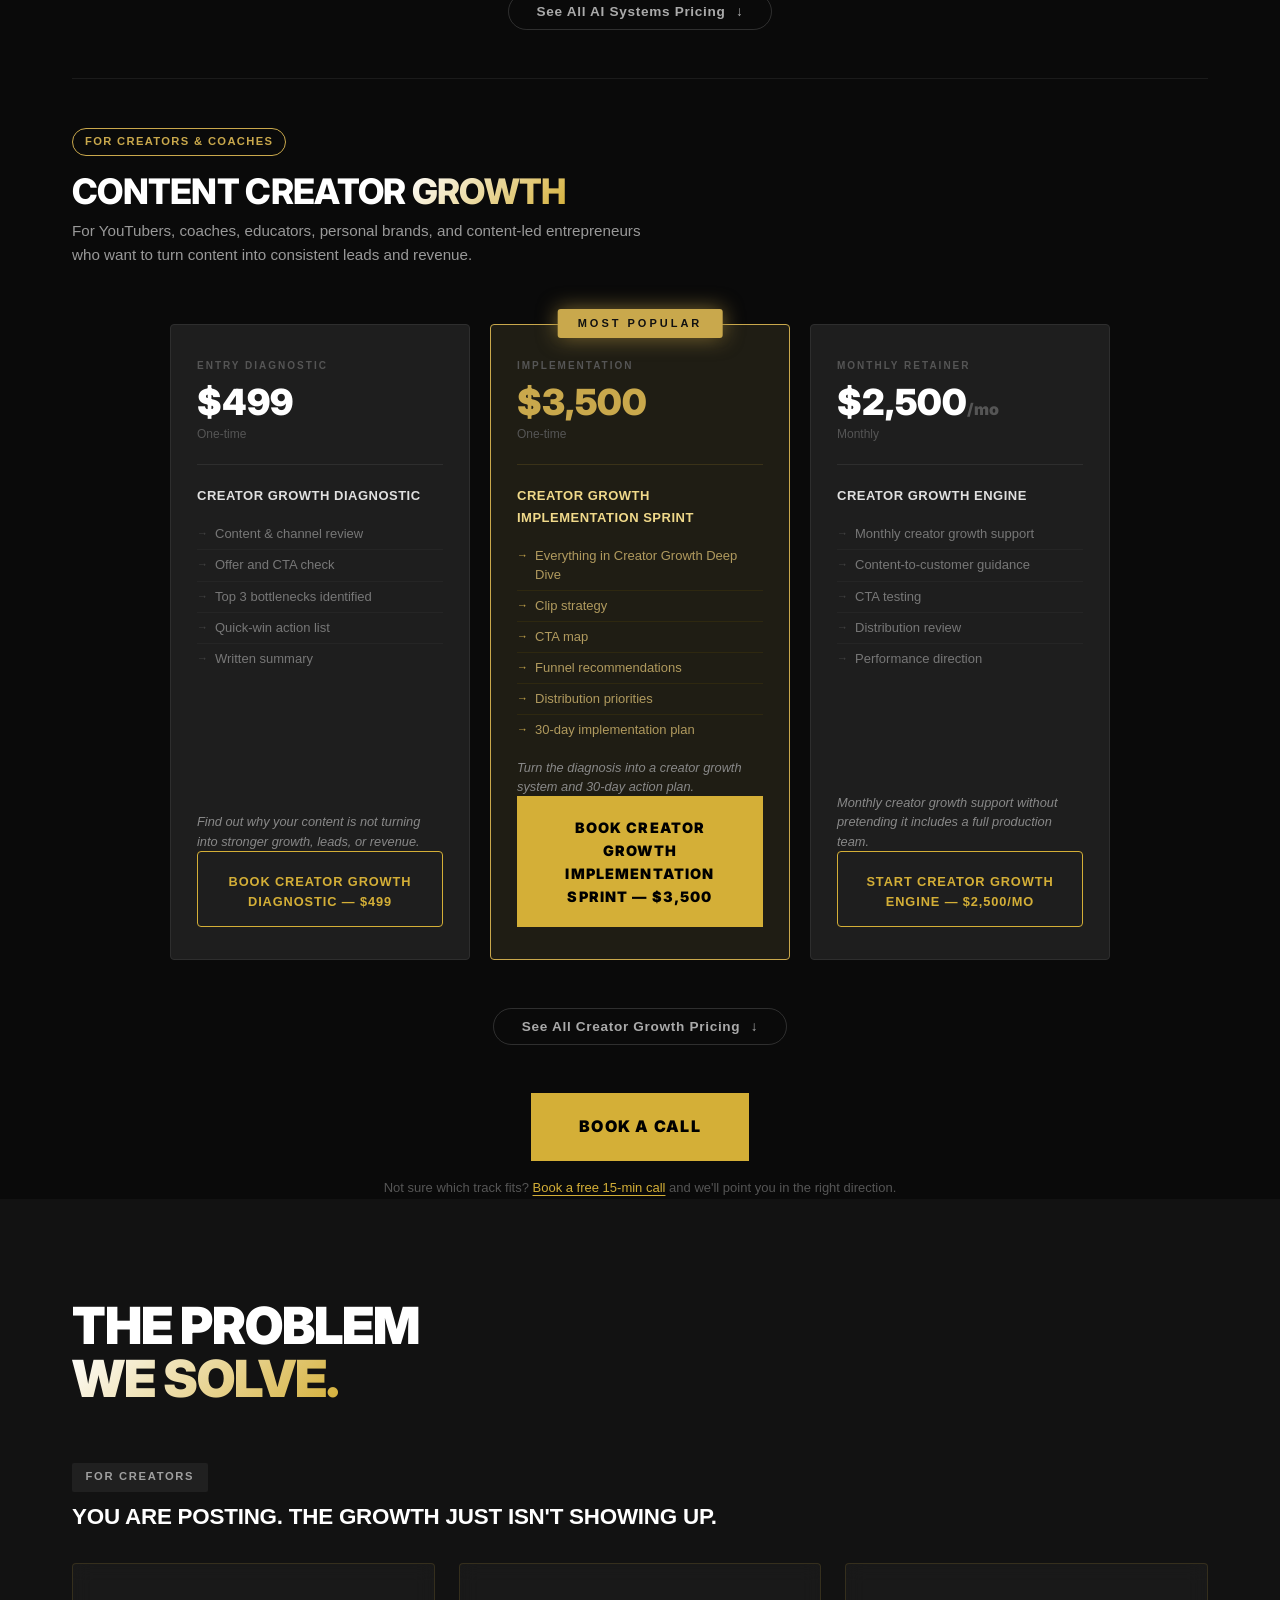
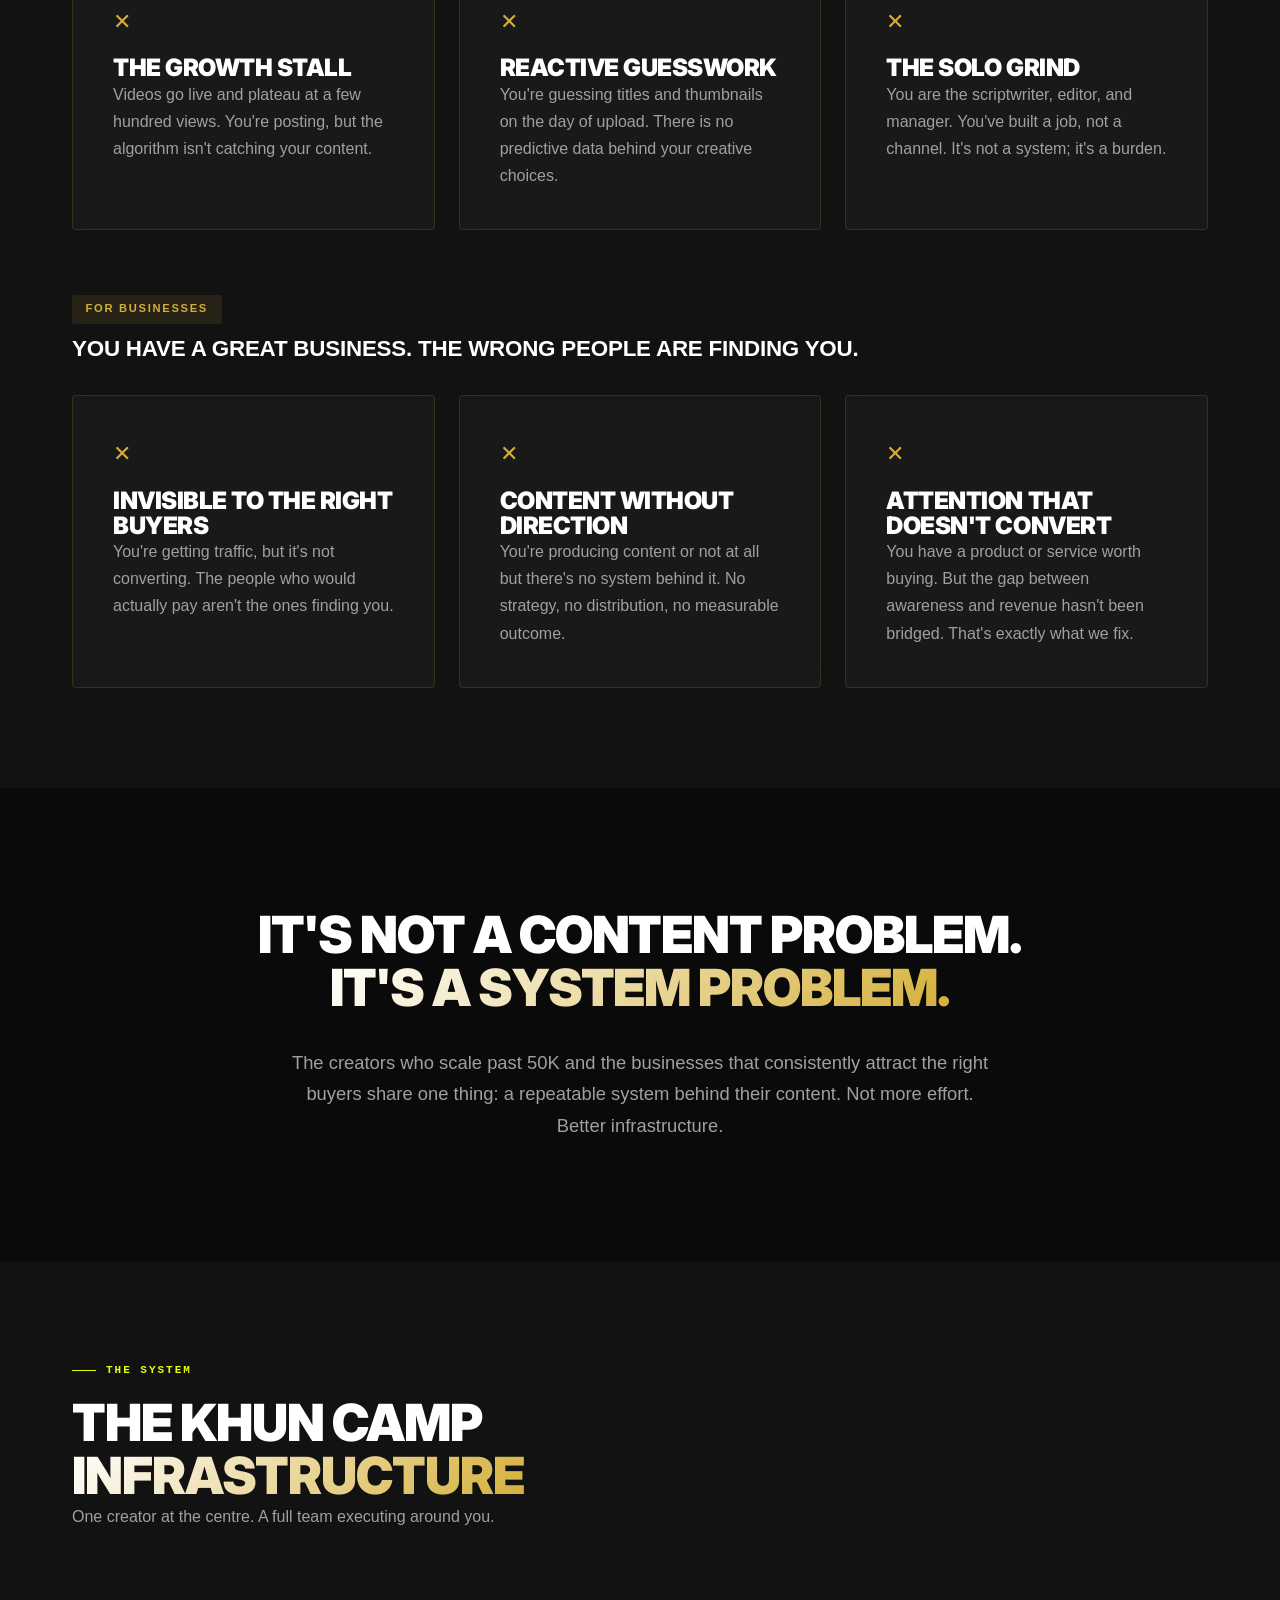
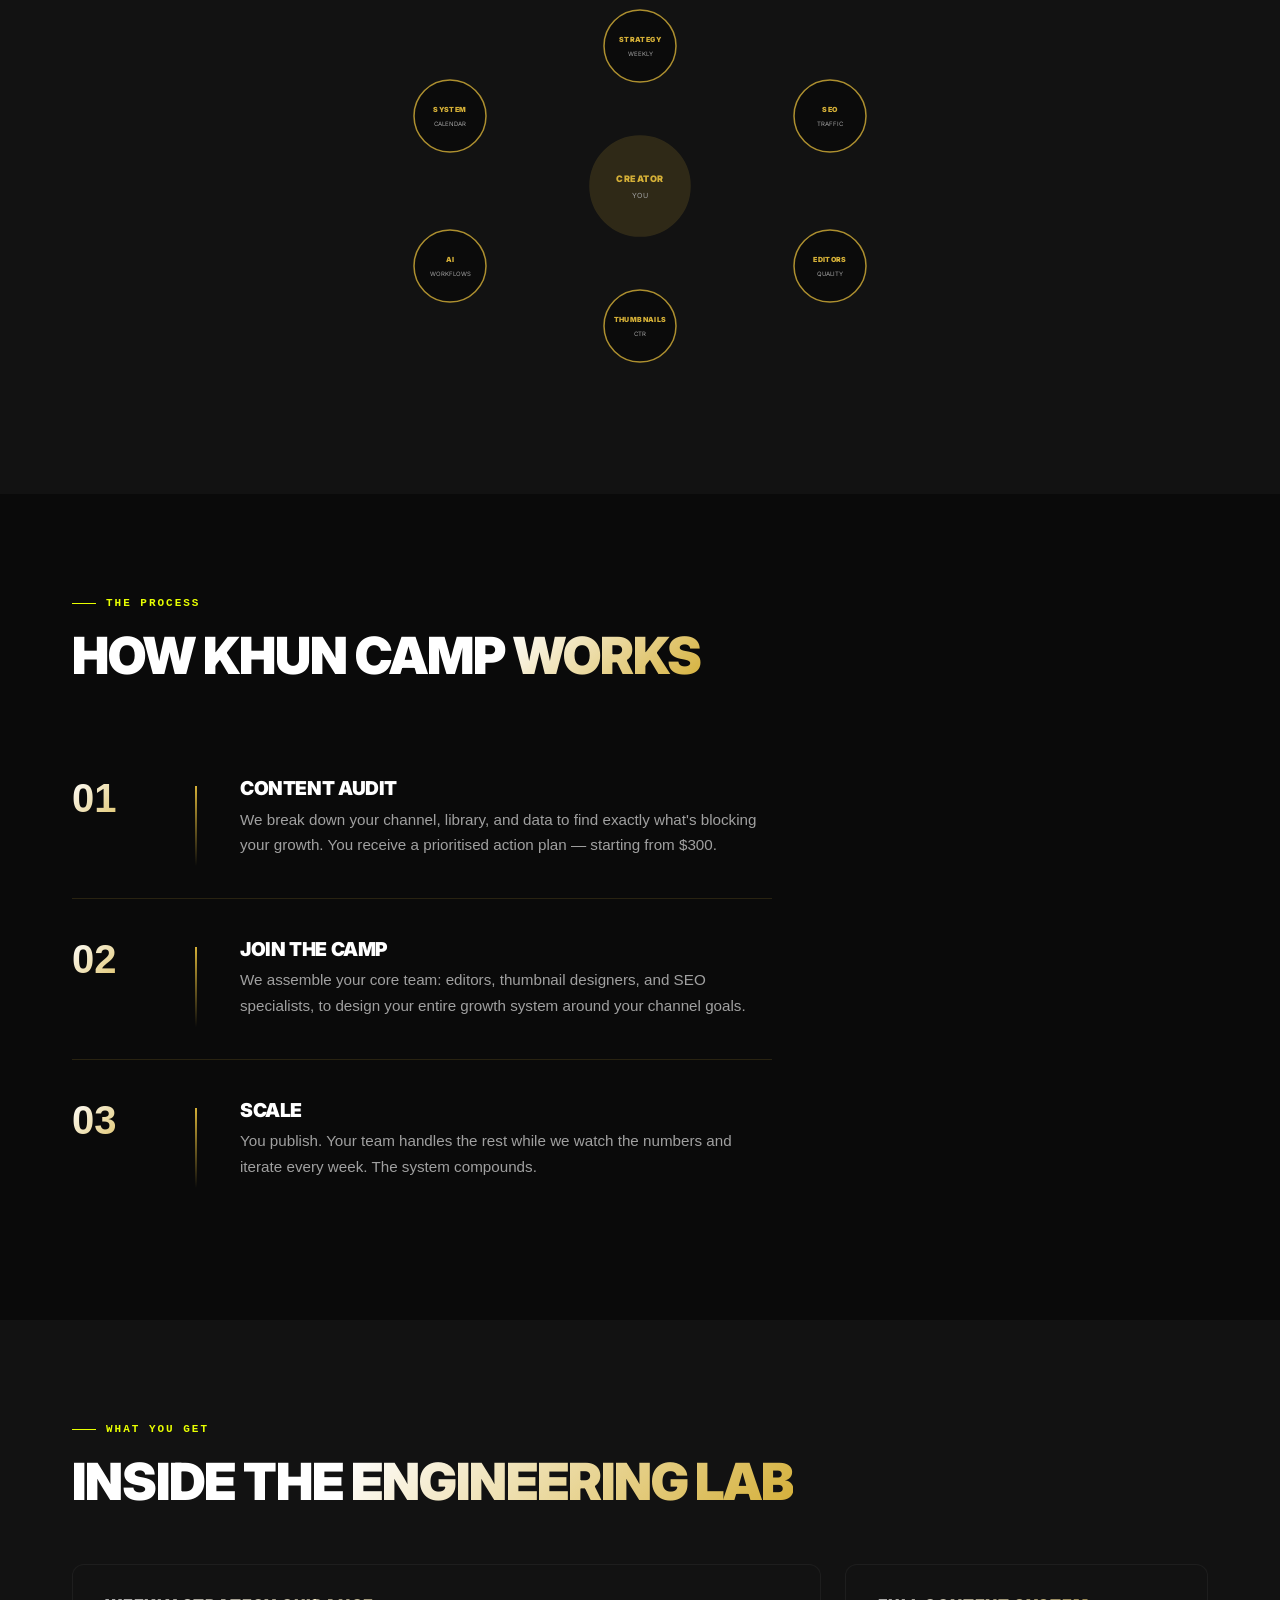
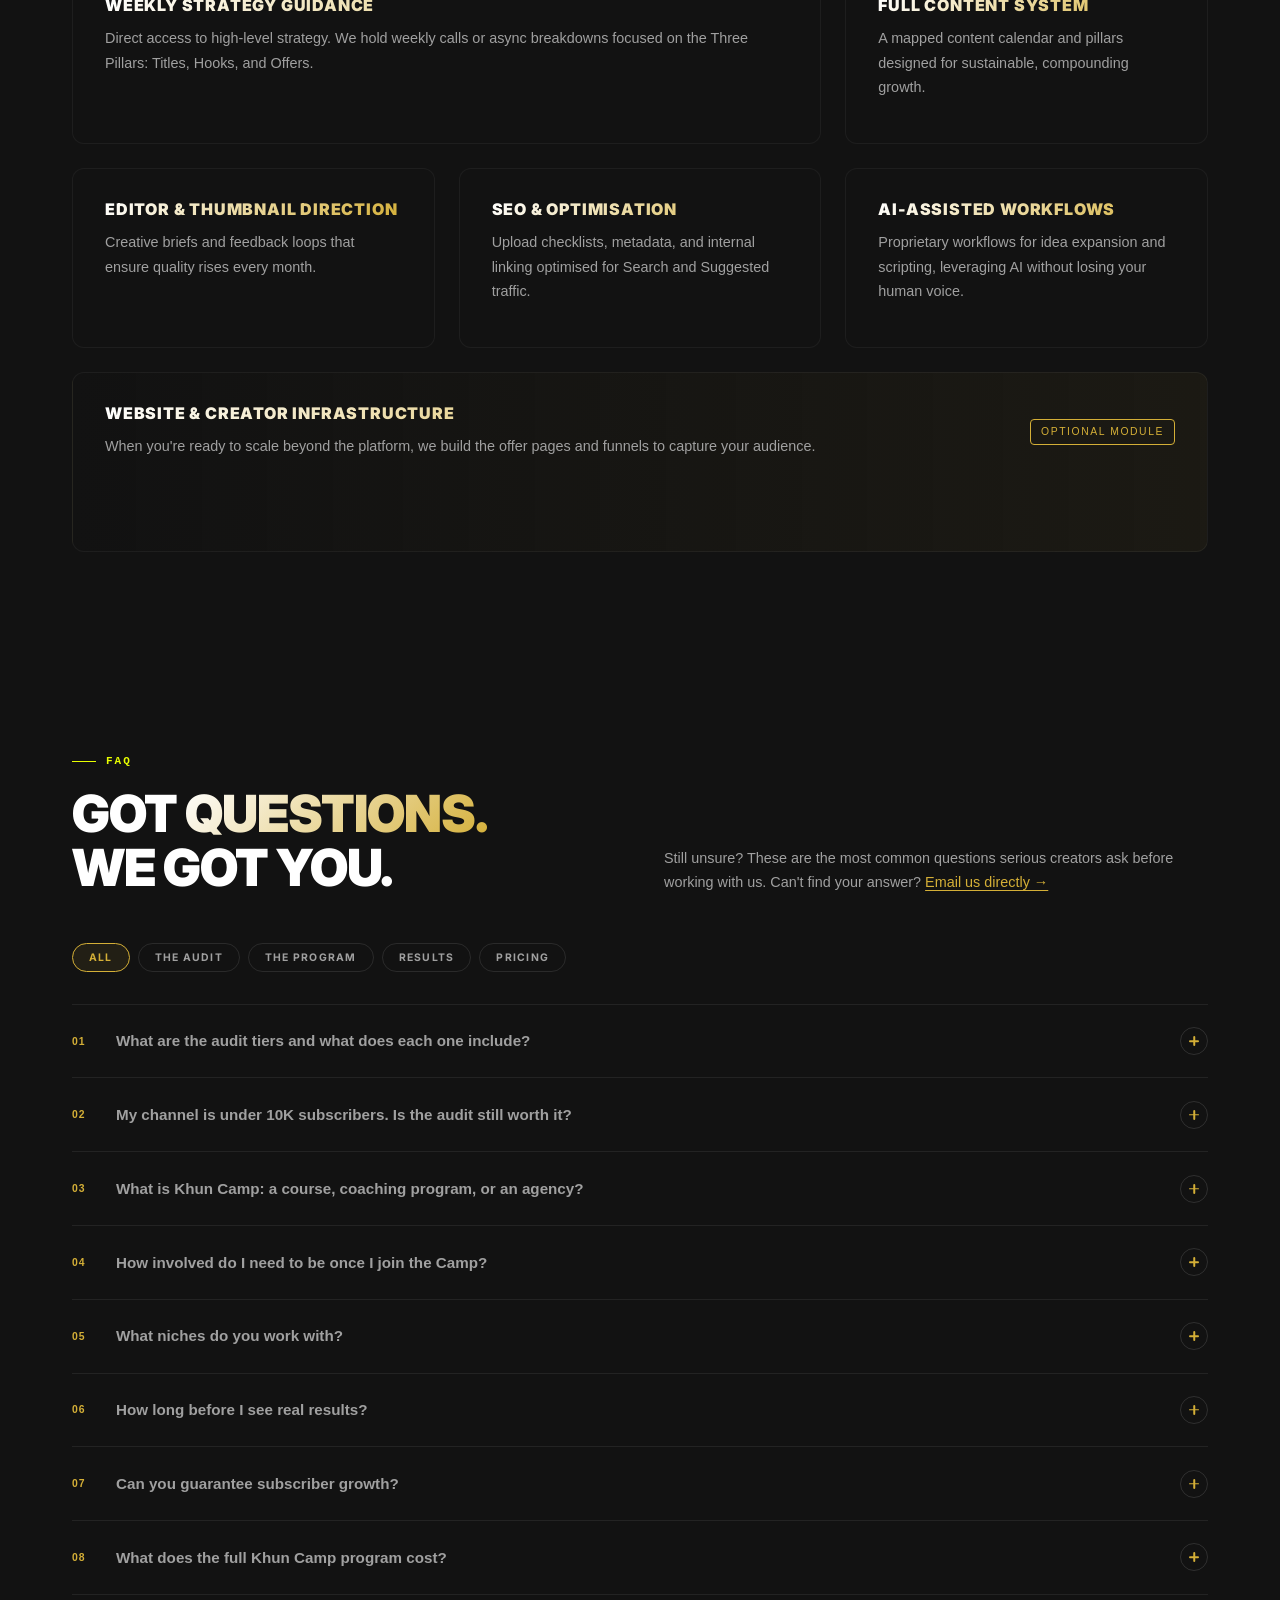
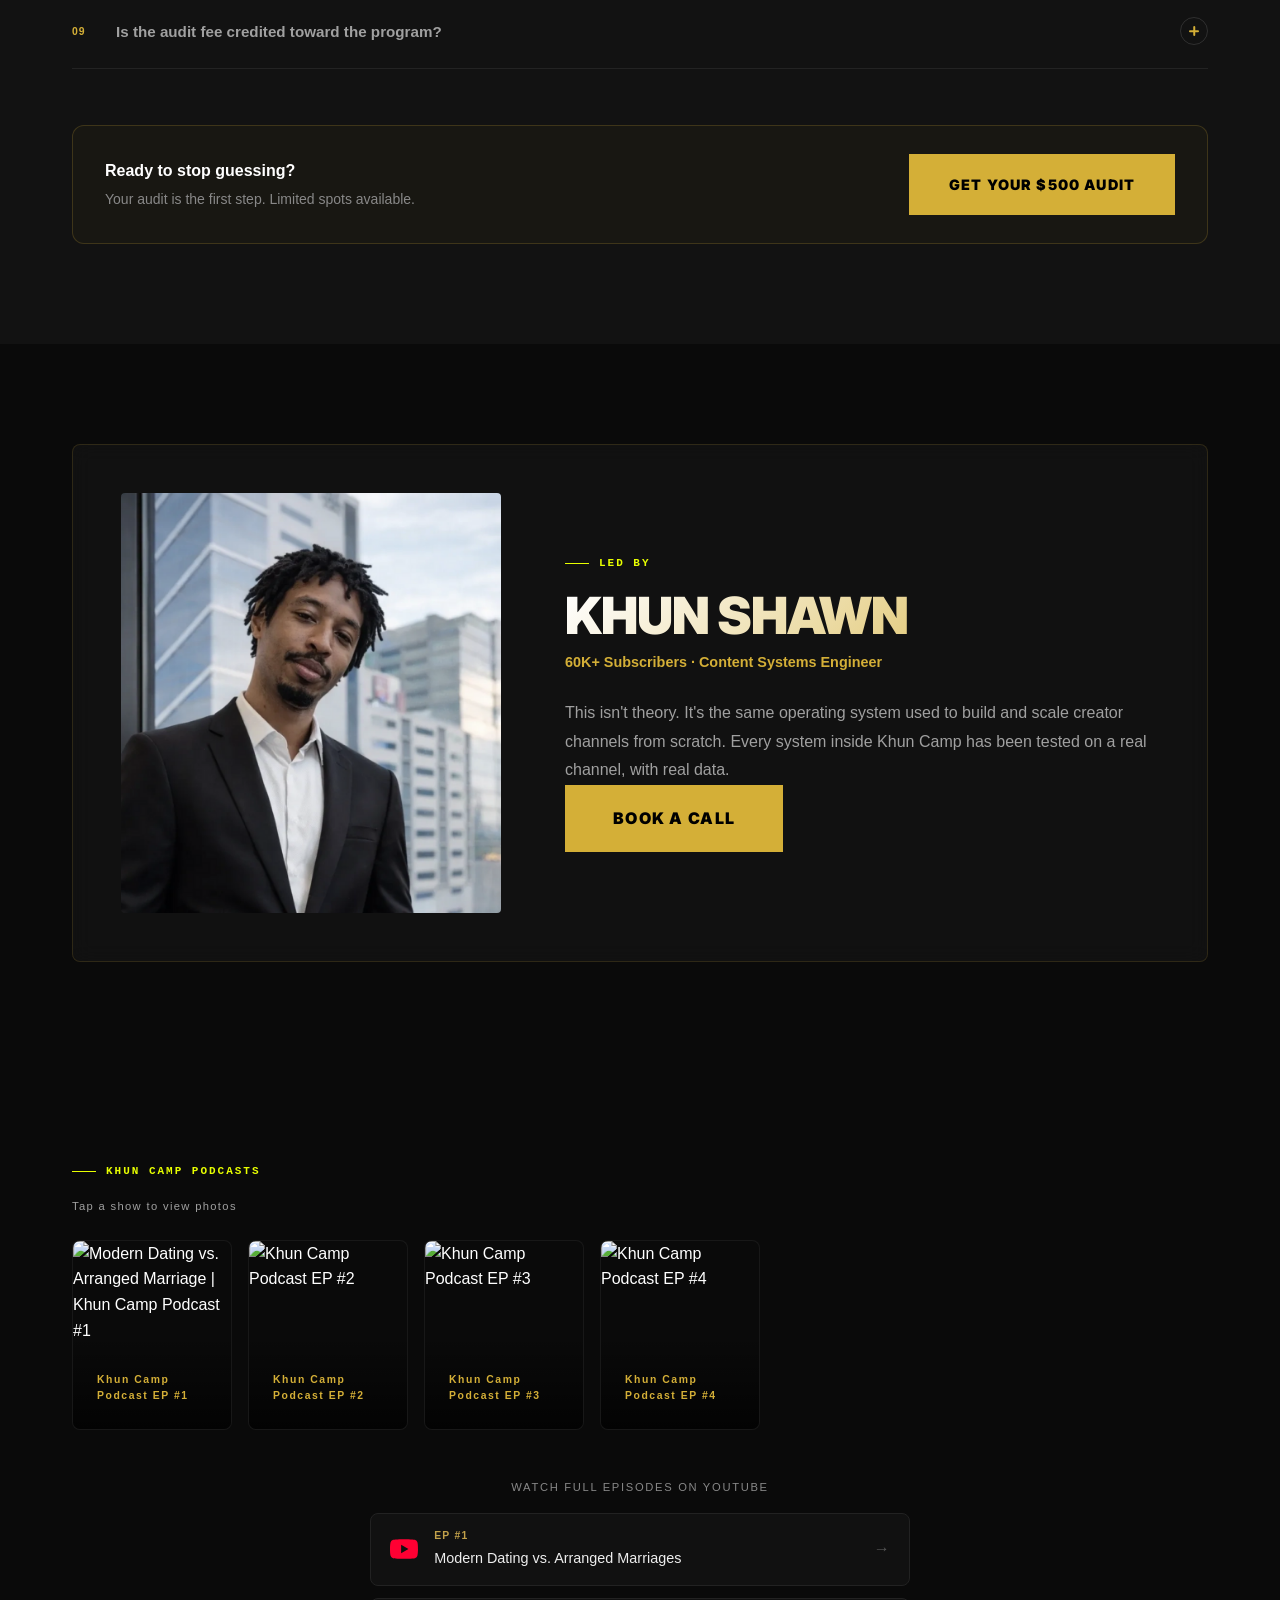
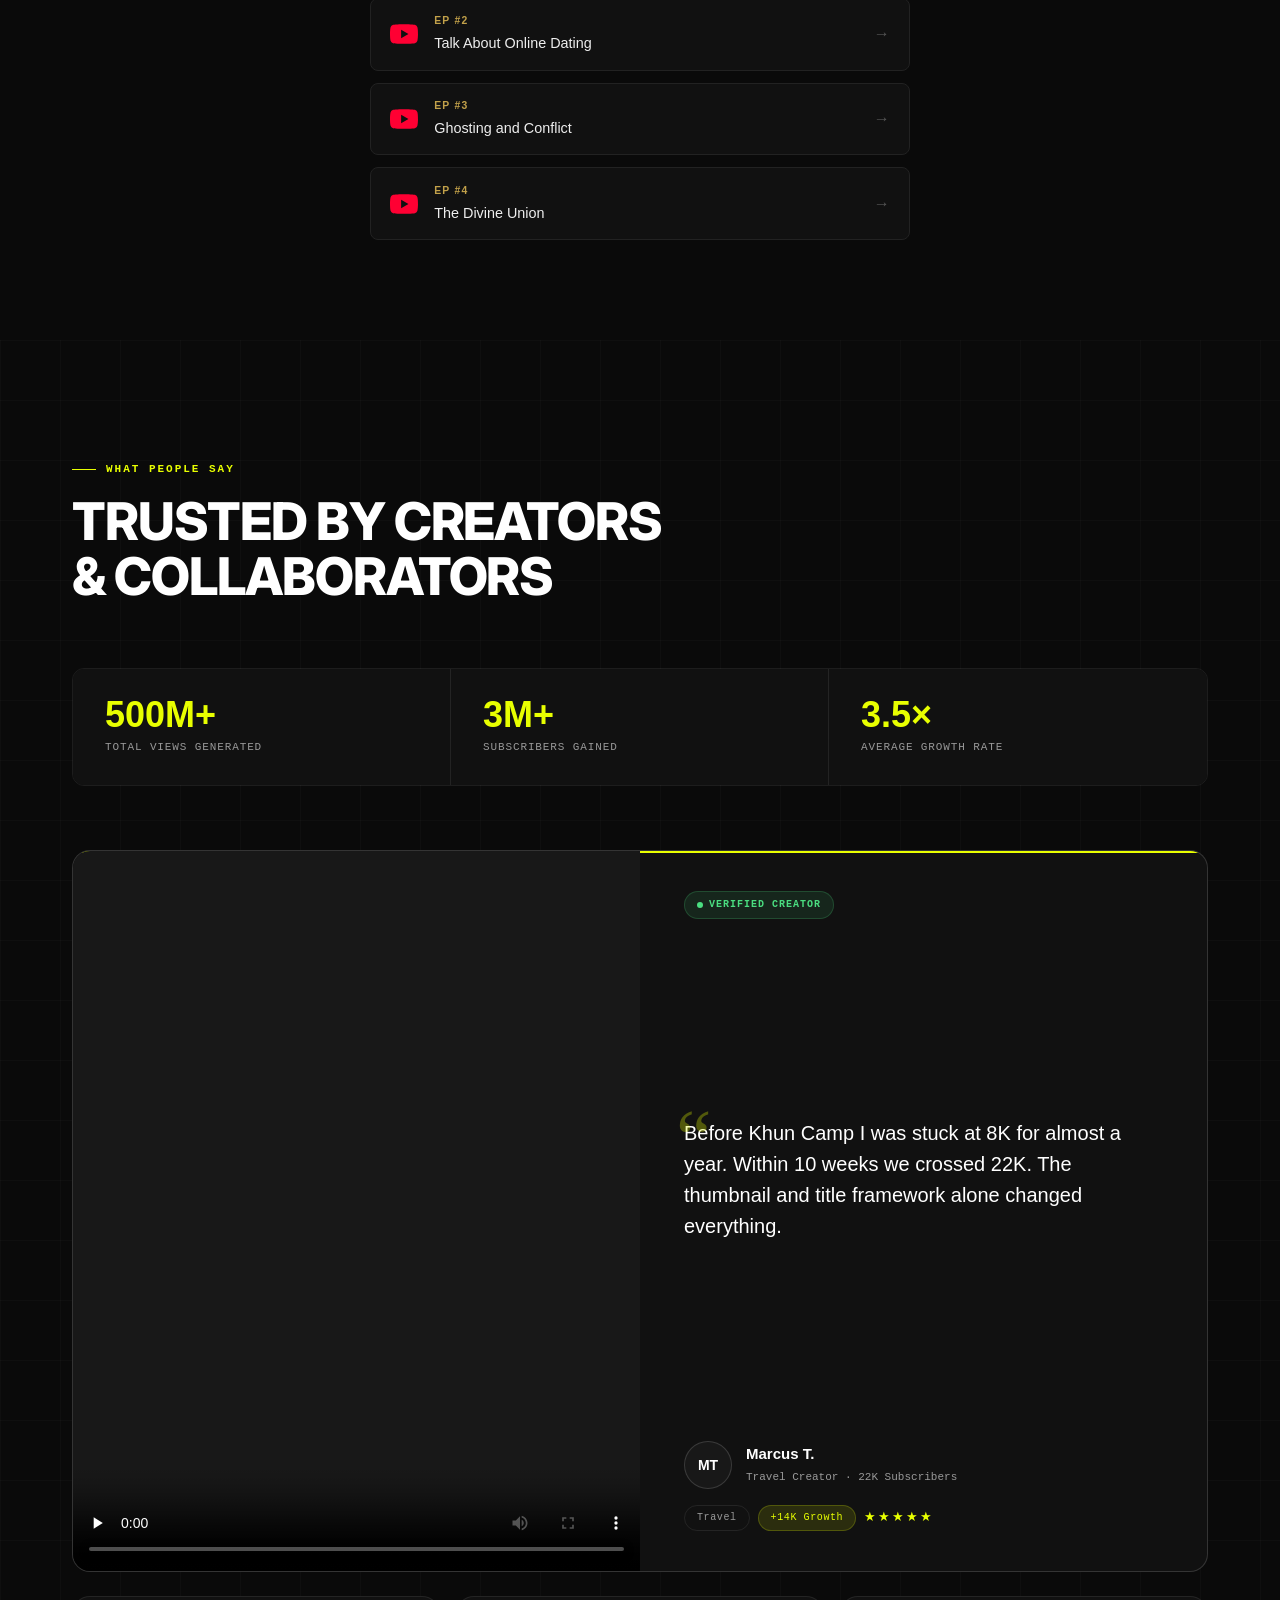
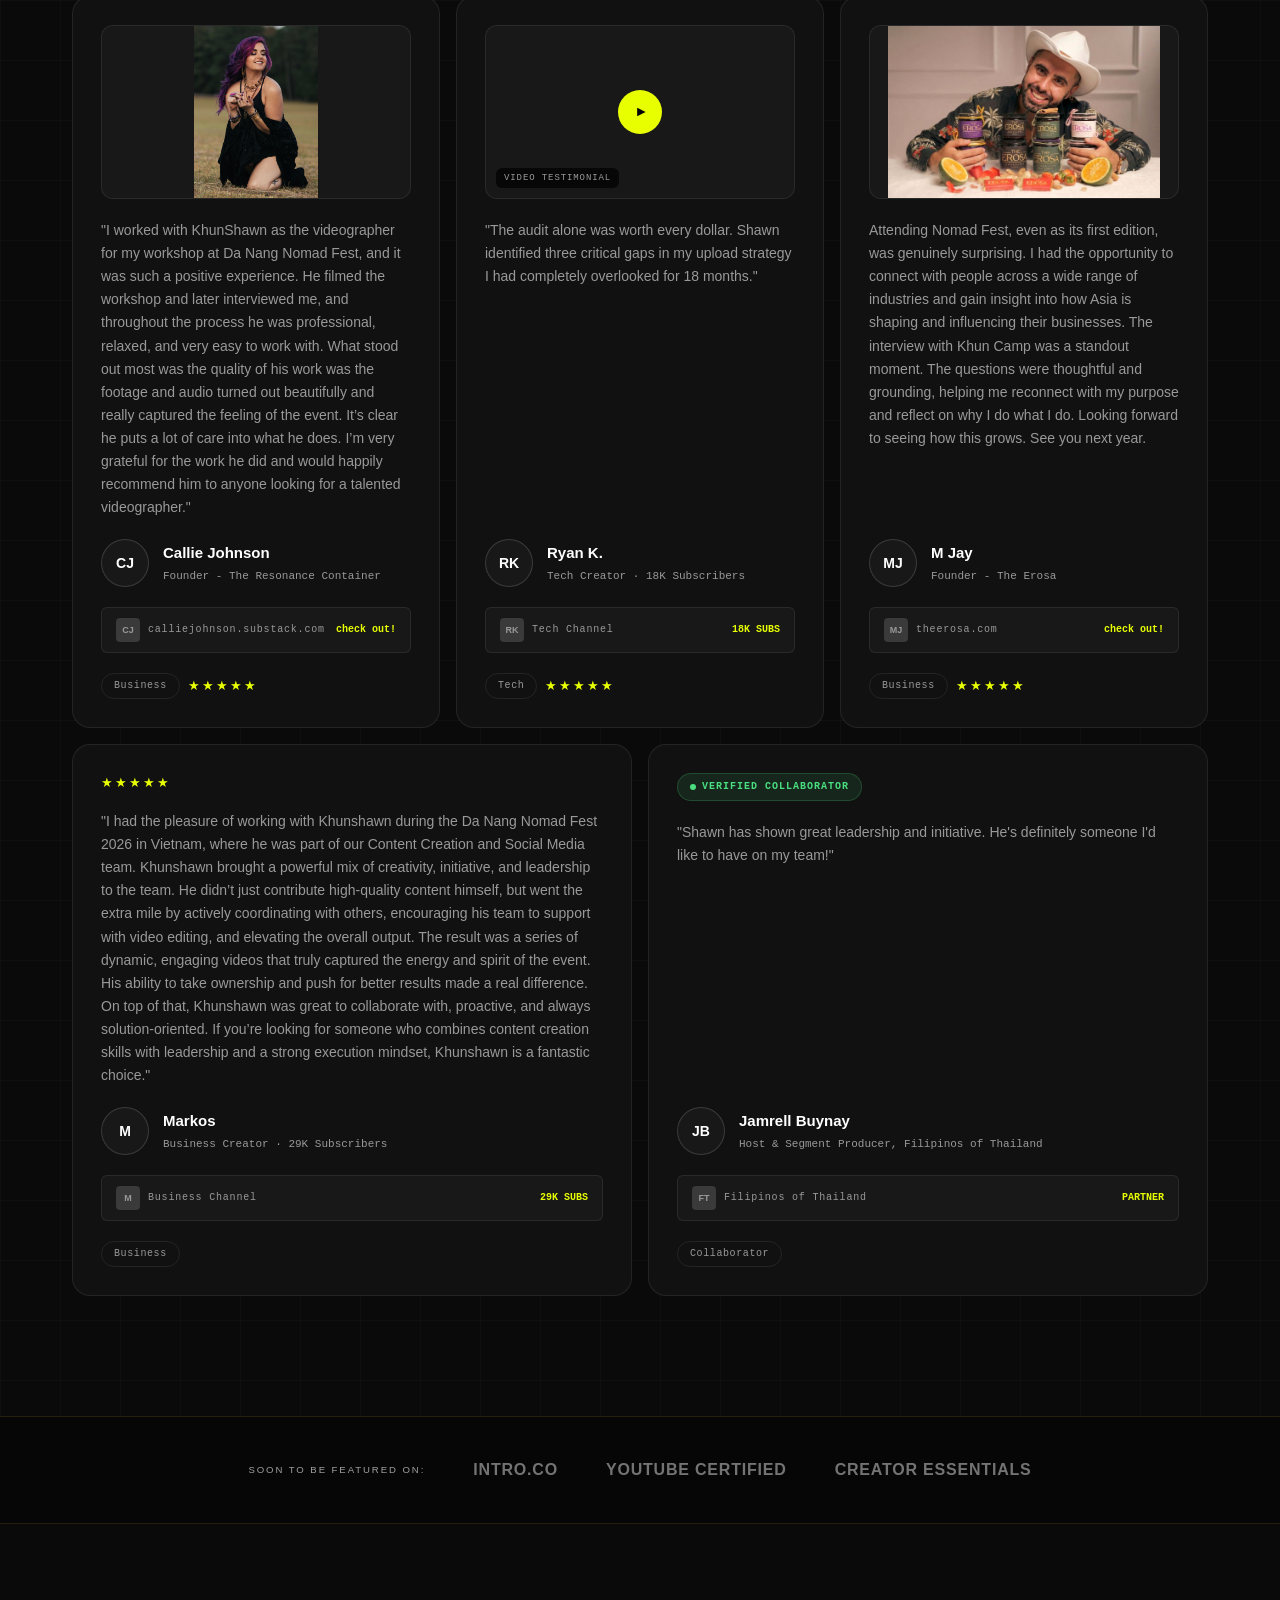
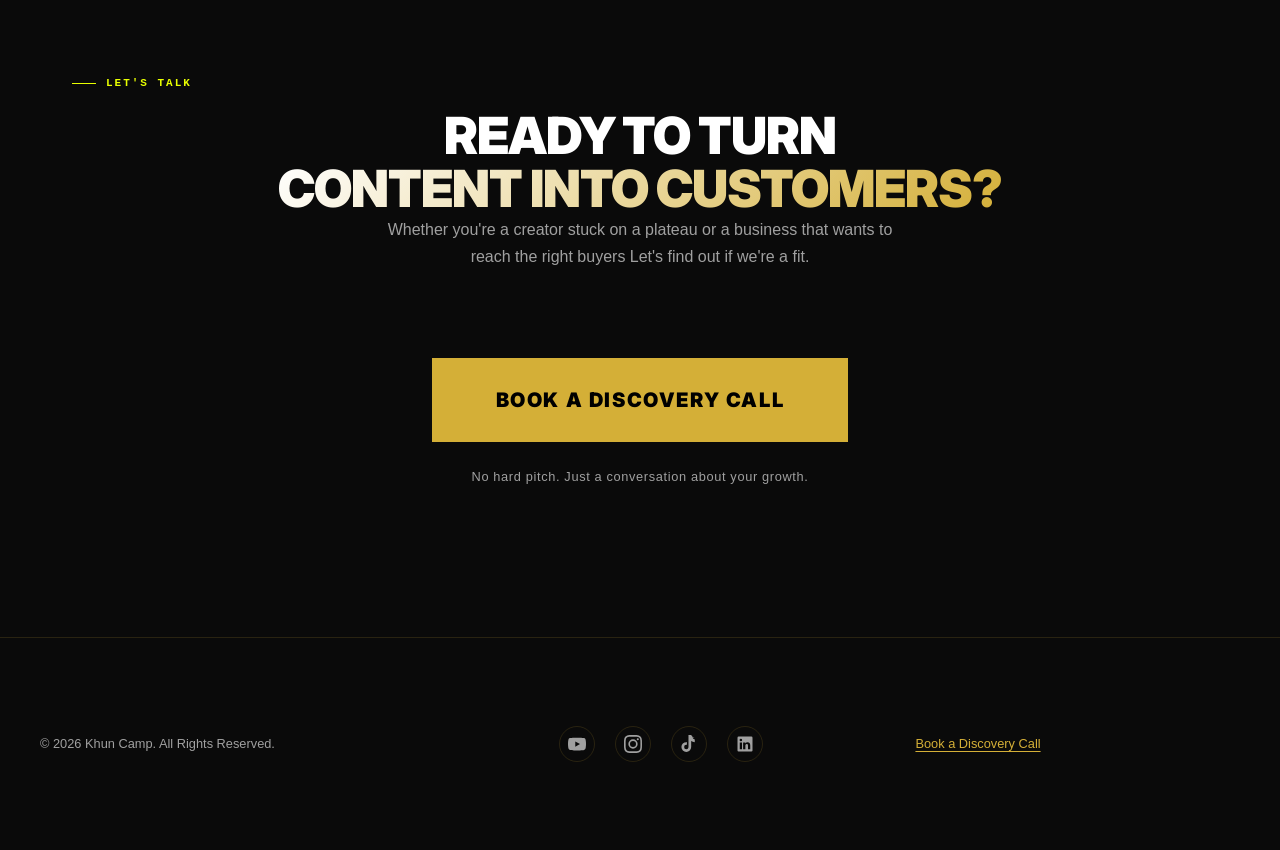
==== commit 75b2a33b: "updated files" ====
--- a/index.html
+++ b/index.html
@@ -36,7 +36,7 @@
     },
     "offers": {
       "@type": "Offer",
-      "price": "500.00",
+      "price": "499.00",
       "priceCurrency": "USD"
     },
     "description": "Professional YouTube channel audits and full-service growth infrastructure for creators."
@@ -109,6 +109,79 @@
     .audit-features {
       flex: 1;
     }
+
+    /* Pricing track layout */
+    .pricing-track {
+      margin-bottom: 3rem;
+    }
+    .pricing-track-header {
+      margin-bottom: 2rem;
+    }
+    .pricing-track-tag {
+      display: inline-block;
+      font-size: 0.7rem;
+      font-weight: 700;
+      letter-spacing: 0.12em;
+      color: var(--gold, #c9a84c);
+      border: 1px solid var(--gold, #c9a84c);
+      padding: 4px 12px;
+      border-radius: 99px;
+      margin-bottom: 0.75rem;
+      text-transform: uppercase;
+    }
+    .pricing-track-label h3 {
+      font-size: clamp(1.6rem, 3vw, 2.2rem);
+      font-weight: 800;
+      margin: 0.3rem 0 0.6rem;
+    }
+    .pricing-track-sub {
+      color: var(--text-muted, #999);
+      font-size: 0.95rem;
+      max-width: 600px;
+      line-height: 1.6;
+    }
+    .pricing-track-divider {
+      border: none;
+      border-top: 1px solid rgba(255,255,255,0.07);
+      margin: 3rem 0;
+    }
+    .audit-card-note {
+      font-size: 0.8rem;
+      color: var(--text-muted, #888);
+      font-style: italic;
+      line-height: 1.5;
+      margin-bottom: 0;
+      padding-top: 12px;
+    }
+    .pricing-hidden-cards {
+      margin-top: 1.5rem;
+    }
+    .pricing-see-all {
+      text-align: center;
+      margin-top: 1.75rem;
+    }
+    .btn-see-all {
+      background: transparent;
+      border: 1px solid rgba(255,255,255,0.15);
+      color: var(--text-muted, #aaa);
+      font-size: 0.85rem;
+      font-weight: 600;
+      letter-spacing: 0.05em;
+      padding: 10px 28px;
+      border-radius: 99px;
+      cursor: pointer;
+      transition: border-color 0.2s, color 0.2s;
+    }
+    .btn-see-all:hover,
+    .btn-see-all--open {
+      border-color: var(--gold, #c9a84c);
+      color: var(--gold, #c9a84c);
+    }
+    .see-all-arrow {
+      margin-left: 6px;
+      display: inline-block;
+    }
+
   </style>
 </head>
 <body>
@@ -263,77 +336,328 @@
 </section>
 
 
-<!-- PAID DIAGNOSTIC -->
+<!-- PRICING -->
 <section id="audit">
   <div class="container">
+
     <div class="section-header reveal-up text-center">
-      <p class="section-eyebrow">PAID DIAGNOSTIC</p>
-      <h2>48-Hour Content-To-<br><span class="gold-gradient-text">Customer Audit</span></h2>
-      <p class="section-subtext">Stop pitching. Start proving. Choose your depth. We'll show you exactly where your content is leaking leads and what to do about it.</p>
-    </div>
-
-    <div class="audit-grid reveal-up">
-
-      <!-- Tier 1 -->
-      <div class="audit-card">
-        <p class="audit-tier-label">Tier 1 Starter</p>
-        <p class="audit-price">$300<span class="audit-price-range">–500</span></p>
-        <p class="audit-price-sub">One-time</p>
-        <div class="audit-divider"></div>
-        <p class="audit-product-name">Lightweight Audit</p>
-        <ul class="audit-features">
-          <li>Content gap analysis</li>
-          <li>Top 3 quick wins identified</li>
-          <li>Written summary report</li>
-          <li>Delivered in 48 hours</li>
-        </ul>
-        <a href="https://buy.stripe.com/00w5kCgZe8BpeNeaxx7ss04" class="btn-ghost-gold audit-card-cta">Get Starter Audit →</a>
-      </div>
-
-      <!-- Tier 2 — Featured -->
-      <div class="audit-card audit-card--featured">
-        <div class="audit-badge">Most Popular</div>
-        <p class="audit-tier-label">Tier 2 Deep Dive</p>
-        <p class="audit-price">$1,000<span class="audit-price-range">–2,000</span></p>
-        <p class="audit-price-sub">One-time</p>
-        <div class="audit-divider"></div>
-        <p class="audit-product-name">Channel &amp; Funnel Teardown</p>
-        <ul class="audit-features">
-          <li>Full channel audit</li>
-          <li>Funnel gap mapping</li>
-          <li>Content-to-conversion analysis</li>
-          <li>Priority action roadmap</li>
-          <li>60-min debrief call included</li>
-        </ul>
-        <a href="https://buy.stripe.com/aFa4gy4cseZNeNe6hh7ss07" class="btn-primary audit-card-cta">Get Deep Dive →</a>
-      </div>
-
-      <!-- Tier 3 -->
-      <div class="audit-card">
-        <p class="audit-tier-label">Tier 3 Full Sprint</p>
-        <p class="audit-price">$3,000<span class="audit-price-range">–5,000</span></p>
-        <p class="audit-price-sub">One-time</p>
-        <div class="audit-divider"></div>
-        <p class="audit-product-name">Implementation Sprint</p>
-        <ul class="audit-features">
-          <li>Everything in Tier 2</li>
-          <li>Clip strategy + CTA map</li>
-          <li>Full funnel recommendations</li>
-          <li>Implementation plan</li>
-          <li>Priority access for 30 days</li>
-        </ul>
-        <a href="https://buy.stripe.com/eVq5kC6kAdVJawY8pp7ss05" class="btn-ghost-gold audit-card-cta">Full Sprint →</a>
-      </div>
-
-    </div>
+      <p class="section-eyebrow">SERVICES & PRICING</p>
+      <h2>Two Tracks.<br><span class="gold-gradient-text">One Decision.</span></h2>
+      <p class="section-subtext">Whether you're a business owner installing AI into your operations or a creator turning content into customers — choose the track that fits where you are right now.</p>
+    </div>
+
+    <!-- ── TRACK 1: AI SYSTEMS INSTALLATION ───────────────────────── -->
+    <div class="pricing-track reveal-up">
+      <div class="pricing-track-header">
+        <div class="pricing-track-label">
+          <span class="pricing-track-tag">FOR BUSINESS OWNERS</span>
+          <h3>AI Systems <span class="gold-gradient-text">Installation</span></h3>
+          <p class="pricing-track-sub">For local operators, agencies, consultants, clinics, and service providers who want AI working inside their business — not just on their phone.</p>
+        </div>
+      </div>
+
+      <div class="audit-grid" id="ai-grid">
+
+        <!-- Card 1 — Live Installation Seat -->
+        <div class="audit-card">
+          <p class="audit-tier-label">Live Installation</p>
+          <p class="audit-price">$899</p>
+          <p class="audit-price-sub">One-time</p>
+          <div class="audit-divider"></div>
+          <p class="audit-product-name">Live Installation Seat</p>
+          <ul class="audit-features">
+            <li>VS Code setup</li>
+            <li>Codex setup &amp; training</li>
+            <li>Wispr Flow setup &amp; training</li>
+            <li>Live business workflow mapping</li>
+            <li>First AI workflow direction</li>
+          </ul>
+          <p class="audit-card-note">Bring your laptop. Leave with VS Code, Codex, Wispr Flow, and your first AI business workflow installed.</p>
+          <a href="#" class="btn-ghost-gold audit-card-cta">Reserve Live Installation Seat — $899</a>
+        </div>
+
+        <!-- Card 2 — Full Implementation Bundle — Featured -->
+        <div class="audit-card audit-card--featured">
+          <div class="audit-badge">Best Value</div>
+          <p class="audit-tier-label">Full Bundle</p>
+          <p class="audit-price">$1,499</p>
+          <p class="audit-price-sub">One-time</p>
+          <div class="audit-divider"></div>
+          <p class="audit-product-name">Full Implementation Bundle</p>
+          <ul class="audit-features">
+            <li>Everything in Live Installation Seat</li>
+            <li>Full course materials</li>
+            <li>AI business command center templates</li>
+            <li>10-day bounded implementation support</li>
+          </ul>
+          <p class="audit-card-note">The live install plus course materials, templates, and 10 days of support so the setup turns into real usage.</p>
+          <a href="#" class="btn-primary audit-card-cta">Get Full Implementation Bundle — $1,499</a>
+        </div>
+
+        <!-- Card 3 — Team Enablement -->
+        <div class="audit-card">
+          <p class="audit-tier-label">Team Retainer</p>
+          <p class="audit-price">$3,000<span class="audit-price-sub" style="font-size:1rem;">/mo</span></p>
+          <p class="audit-price-sub">Starts at · Monthly</p>
+          <div class="audit-divider"></div>
+          <p class="audit-product-name">AI Systems Team Enablement</p>
+          <ul class="audit-features">
+            <li>Staff training</li>
+            <li>Team workflow support</li>
+            <li>Implementation guidance</li>
+            <li>Adoption support</li>
+            <li>System rollout planning</li>
+          </ul>
+          <p class="audit-card-note">For companies that want AI adopted by the team, not just installed on one laptop.</p>
+          <a href="#" class="btn-ghost-gold audit-card-cta">Apply For Team Enablement</a>
+        </div>
+
+      </div>
+
+      <!-- Hidden AI cards -->
+      <div class="pricing-hidden-cards" id="ai-hidden" style="display:none;">
+        <div class="audit-grid">
+
+          <!-- Hidden: Public Live Seat -->
+          <div class="audit-card">
+            <p class="audit-tier-label">Future Public Price</p>
+            <p class="audit-price">$999</p>
+            <p class="audit-price-sub">One-time</p>
+            <div class="audit-divider"></div>
+            <p class="audit-product-name">Public Live Installation Seat</p>
+            <ul class="audit-features">
+              <li>Same live installation experience as the $899 seat</li>
+              <li>VS Code, Codex, Wispr Flow setup</li>
+              <li>Live business workflow mapping</li>
+              <li>First AI workflow direction</li>
+            </ul>
+            <p class="audit-card-note">Used after the first proof and testimonial round.</p>
+            <a href="#" class="btn-ghost-gold audit-card-cta">Reserve Public Live Installation Seat — $999</a>
+          </div>
+
+          <!-- Hidden: Owner Support Retainer -->
+          <div class="audit-card">
+            <p class="audit-tier-label">Owner Retainer</p>
+            <p class="audit-price">$1,499<span class="audit-price-sub" style="font-size:1rem;">/mo</span></p>
+            <p class="audit-price-sub">Monthly</p>
+            <div class="audit-divider"></div>
+            <p class="audit-product-name">AI Systems Owner Support</p>
+            <ul class="audit-features">
+              <li>Owner-level AI usage support</li>
+              <li>Workflow refinement</li>
+              <li>Tool recommendations</li>
+              <li>Light implementation guidance</li>
+            </ul>
+            <p class="audit-card-note">Keep Khun Camp close as your AI support layer after the installation.</p>
+            <a href="#" class="btn-ghost-gold audit-card-cta">Start Owner Support — $1,499/mo</a>
+          </div>
+
+        </div>
+      </div>
+
+      <div class="pricing-see-all reveal-up">
+        <button class="btn-see-all" id="ai-see-all-btn" onclick="togglePricing('ai')">
+          See All AI Systems Pricing <span class="see-all-arrow" id="ai-arrow">↓</span>
+        </button>
+      </div>
+
+    </div>
+    <!-- /Track 1 -->
+
+    <div class="pricing-track-divider"></div>
+
+    <!-- ── TRACK 2: CONTENT CREATOR GROWTH ────────────────────────── -->
+    <div class="pricing-track reveal-up">
+      <div class="pricing-track-header">
+        <div class="pricing-track-label">
+          <span class="pricing-track-tag">FOR CREATORS & COACHES</span>
+          <h3>Content Creator <span class="gold-gradient-text">Growth</span></h3>
+          <p class="pricing-track-sub">For YouTubers, coaches, educators, personal brands, and content-led entrepreneurs who want to turn content into consistent leads and revenue.</p>
+        </div>
+      </div>
+
+      <div class="audit-grid" id="creator-grid">
+
+        <!-- Card 1 — Diagnostic -->
+        <div class="audit-card">
+          <p class="audit-tier-label">Entry Diagnostic</p>
+          <p class="audit-price">$499</p>
+          <p class="audit-price-sub">One-time</p>
+          <div class="audit-divider"></div>
+          <p class="audit-product-name">Creator Growth Diagnostic</p>
+          <ul class="audit-features">
+            <li>Content &amp; channel review</li>
+            <li>Offer and CTA check</li>
+            <li>Top 3 bottlenecks identified</li>
+            <li>Quick-win action list</li>
+            <li>Written summary</li>
+          </ul>
+          <p class="audit-card-note">Find out why your content is not turning into stronger growth, leads, or revenue.</p>
+          <a href="#" class="btn-ghost-gold audit-card-cta">Book Creator Growth Diagnostic — $499</a>
+        </div>
+
+        <!-- Card 2 — Implementation Sprint — Featured -->
+        <div class="audit-card audit-card--featured">
+          <div class="audit-badge">Most Popular</div>
+          <p class="audit-tier-label">Implementation</p>
+          <p class="audit-price">$3,500</p>
+          <p class="audit-price-sub">One-time</p>
+          <div class="audit-divider"></div>
+          <p class="audit-product-name">Creator Growth Implementation Sprint</p>
+          <ul class="audit-features">
+            <li>Everything in Creator Growth Deep Dive</li>
+            <li>Clip strategy</li>
+            <li>CTA map</li>
+            <li>Funnel recommendations</li>
+            <li>Distribution priorities</li>
+            <li>30-day implementation plan</li>
+          </ul>
+          <p class="audit-card-note">Turn the diagnosis into a creator growth system and 30-day action plan.</p>
+          <a href="#" class="btn-primary audit-card-cta">Book Creator Growth Implementation Sprint — $3,500</a>
+        </div>
+
+        <!-- Card 3 — Creator Growth Engine -->
+        <div class="audit-card">
+          <p class="audit-tier-label">Monthly Retainer</p>
+          <p class="audit-price">$2,500<span class="audit-price-sub" style="font-size:1rem;">/mo</span></p>
+          <p class="audit-price-sub">Monthly</p>
+          <div class="audit-divider"></div>
+          <p class="audit-product-name">Creator Growth Engine</p>
+          <ul class="audit-features">
+            <li>Monthly creator growth support</li>
+            <li>Content-to-customer guidance</li>
+            <li>CTA testing</li>
+            <li>Distribution review</li>
+            <li>Performance direction</li>
+          </ul>
+          <p class="audit-card-note">Monthly creator growth support without pretending it includes a full production team.</p>
+          <a href="#" class="btn-ghost-gold audit-card-cta">Start Creator Growth Engine — $2,500/mo</a>
+        </div>
+
+      </div>
+
+      <!-- Hidden Creator cards -->
+      <div class="pricing-hidden-cards" id="creator-hidden" style="display:none;">
+        <div class="audit-grid">
+
+          <!-- Hidden: Deep Dive -->
+          <div class="audit-card">
+            <p class="audit-tier-label">Full Teardown</p>
+            <p class="audit-price">$1,499</p>
+            <p class="audit-price-sub">One-time</p>
+            <div class="audit-divider"></div>
+            <p class="audit-product-name">Creator Growth Deep Dive</p>
+            <ul class="audit-features">
+              <li>Channel and content audit</li>
+              <li>Offer and audience alignment review</li>
+              <li>Content-to-customer funnel map</li>
+              <li>Clip and CTA opportunity map</li>
+              <li>Priority roadmap</li>
+              <li>60-minute debrief call</li>
+            </ul>
+            <p class="audit-card-note">A full teardown of your channel, offer, CTA, and content-to-customer path.</p>
+            <a href="#" class="btn-ghost-gold audit-card-cta">Book Creator Growth Deep Dive — $1,499</a>
+          </div>
+
+          <!-- Hidden: VIP Sprint -->
+          <div class="audit-card">
+            <p class="audit-tier-label">VIP Sprint</p>
+            <p class="audit-price">$5,000</p>
+            <p class="audit-price-sub">One-time</p>
+            <div class="audit-divider"></div>
+            <p class="audit-product-name">Creator Growth VIP Sprint</p>
+            <ul class="audit-features">
+              <li>Deeper strategy</li>
+              <li>Implementation planning</li>
+              <li>Content-to-customer system design</li>
+              <li>Priority support</li>
+            </ul>
+            <p class="audit-card-note">For monetized creators and creator-founders who need a sharper growth system now.</p>
+            <a href="#" class="btn-ghost-gold audit-card-cta">Book Creator Growth VIP Sprint — $5,000</a>
+          </div>
+
+          <!-- Hidden: Engine Plus -->
+          <div class="audit-card">
+            <p class="audit-tier-label">Engine Plus</p>
+            <p class="audit-price">$5,000<span class="audit-price-sub" style="font-size:1rem;">/mo</span></p>
+            <p class="audit-price-sub">Monthly</p>
+            <div class="audit-divider"></div>
+            <p class="audit-product-name">Creator Growth Engine Plus</p>
+            <ul class="audit-features">
+              <li>Deeper strategy</li>
+              <li>Content calendar direction</li>
+              <li>Funnel improvements</li>
+              <li>Reporting</li>
+              <li>Limited production coordination</li>
+            </ul>
+            <p class="audit-card-note">For monetized creators who need deeper implementation across content, offer, and funnel.</p>
+            <a href="#" class="btn-ghost-gold audit-card-cta">Start Creator Growth Engine Plus — $5,000/mo</a>
+          </div>
+
+          <!-- Hidden: Team Engine -->
+          <div class="audit-card">
+            <p class="audit-tier-label">Team Engine</p>
+            <p class="audit-price">$7,500<span class="audit-price-sub" style="font-size:1rem;">/mo</span></p>
+            <p class="audit-price-sub">Starts at · Monthly</p>
+            <div class="audit-divider"></div>
+            <p class="audit-product-name">Creator Growth Team Engine</p>
+            <ul class="audit-features">
+              <li>Production coordination</li>
+              <li>Team workflows</li>
+              <li>Content systems</li>
+              <li>Reporting</li>
+              <li>Ongoing multi-platform implementation</li>
+            </ul>
+            <p class="audit-card-note">For creators with teams, editors, content systems, and multi-platform growth needs.</p>
+            <a href="#" class="btn-ghost-gold audit-card-cta">Apply For Creator Growth Team Engine</a>
+          </div>
+
+        </div>
+      </div>
+
+      <div class="pricing-see-all reveal-up">
+        <button class="btn-see-all" id="creator-see-all-btn" onclick="togglePricing('creator')">
+          See All Creator Growth Pricing <span class="see-all-arrow" id="creator-arrow">↓</span>
+        </button>
+      </div>
+
+    </div>
+    <!-- /Track 2 -->
 
     <div class="audit-cta reveal-up">
       <a href="https://calendar.app.google/1PVSKsN8UGwQiG3g7" class="btn-primary btn-lg magnetic-item">Book a Call</a>
-      <p class="audit-cta-note">Not sure which tier fits? <a href="https://calendar.app.google/1PVSKsN8UGwQiG3g7" class="text-gold">Book a free 15-min call</a> and we'll point you in the right direction.</p>
+      <p class="audit-cta-note">Not sure which track fits? <a href="https://calendar.app.google/1PVSKsN8UGwQiG3g7" class="text-gold">Book a free 15-min call</a> and we'll point you in the right direction.</p>
     </div>
 
   </div>
 </section>
+
+<script>
+  function togglePricing(track) {
+    var hidden = document.getElementById(track + '-hidden');
+    var btn = document.getElementById(track + '-see-all-btn');
+    var arrow = document.getElementById(track + '-arrow');
+    var isOpen = hidden.style.display !== 'none';
+
+    if (isOpen) {
+      hidden.style.display = 'none';
+      btn.classList.remove('btn-see-all--open');
+      arrow.textContent = '↓';
+      btn.innerHTML = btn.innerHTML.replace('See Less', track === 'ai' ? 'See All AI Systems Pricing' : 'See All Creator Growth Pricing').replace('↑', '↓');
+    } else {
+      hidden.style.display = 'block';
+      btn.classList.add('btn-see-all--open');
+    }
+
+    // Re-render button text cleanly
+    var label = track === 'ai' ? 'AI Systems' : 'Creator Growth';
+    if (!isOpen) {
+      btn.innerHTML = 'See Less ' + label + ' Pricing <span class="see-all-arrow" id="' + track + '-arrow">↑</span>';
+    } else {
+      btn.innerHTML = 'See All ' + label + ' Pricing <span class="see-all-arrow" id="' + track + '-arrow">↓</span>';
+    }
+  }
+</script>
 
     <!-- PROBLEM -->
     <section id="problem">
@@ -556,7 +880,7 @@
         </button>
         <div class="faq-a">
           <div class="faq-a-inner">
-            There are three tiers. <strong>Tier 1 ($300–500)</strong> is a lightweight audit covering content gaps, top quick wins, and a written summary — delivered in 48 hours. <strong>Tier 2 ($1,000–2,000)</strong> is a deep channel and funnel teardown with a priority action roadmap and a 60-minute debrief call. <strong>Tier 3 ($3,000–5,000)</strong> includes everything in Tier 2 plus clip strategy, a CTA map, full funnel recommendations, an implementation plan, and 30 days of priority access. Not sure which fits? Book a call — we'll guide you.
+            Khun Camp has two service tracks. <strong>AI Systems Installation</strong> is for business owners who want AI working inside their operations — starting from an $899 live installation seat up to a $3,000/month team enablement retainer. <strong>Content Creator Growth</strong> is for creators, coaches, and personal brands — starting from a $499 diagnostic up to a $7,500/month team engine. Not sure which track fits? Book a call — we'll point you in the right direction.
           </div>
         </div>
       </div>
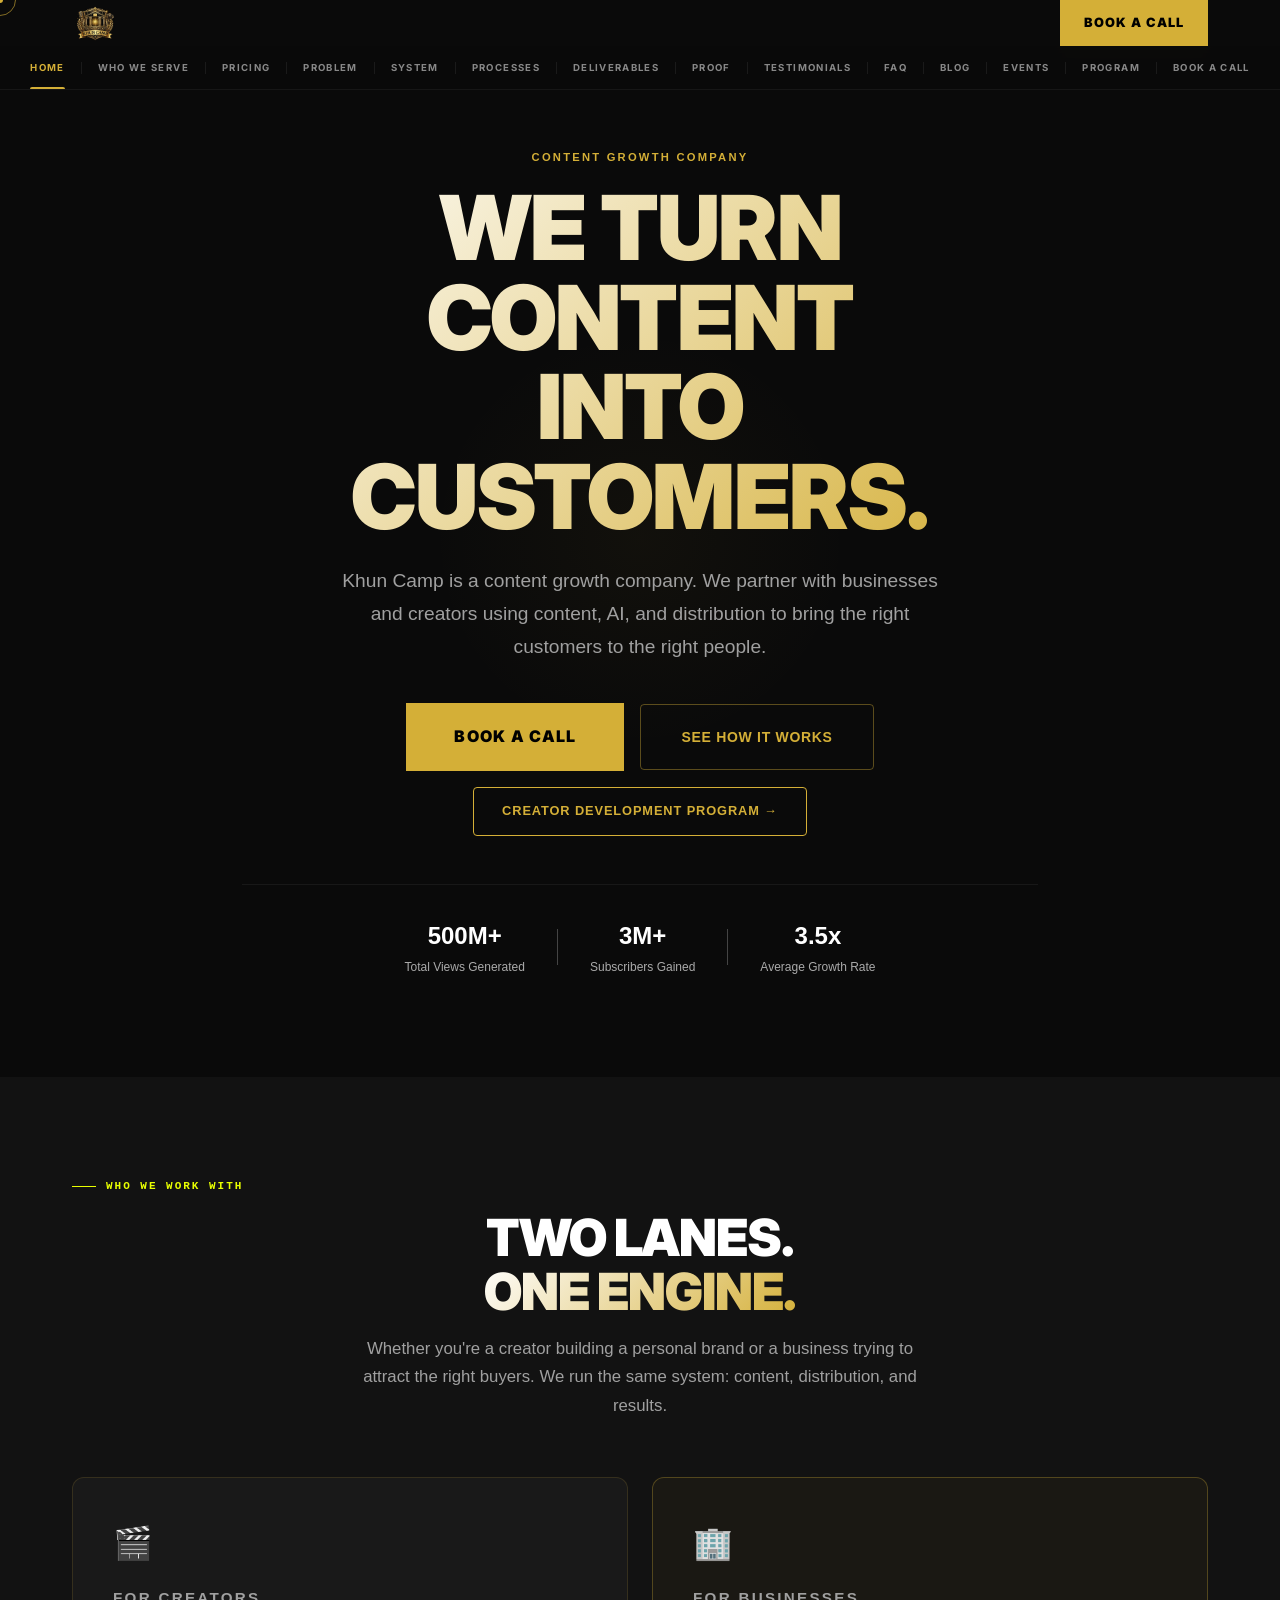
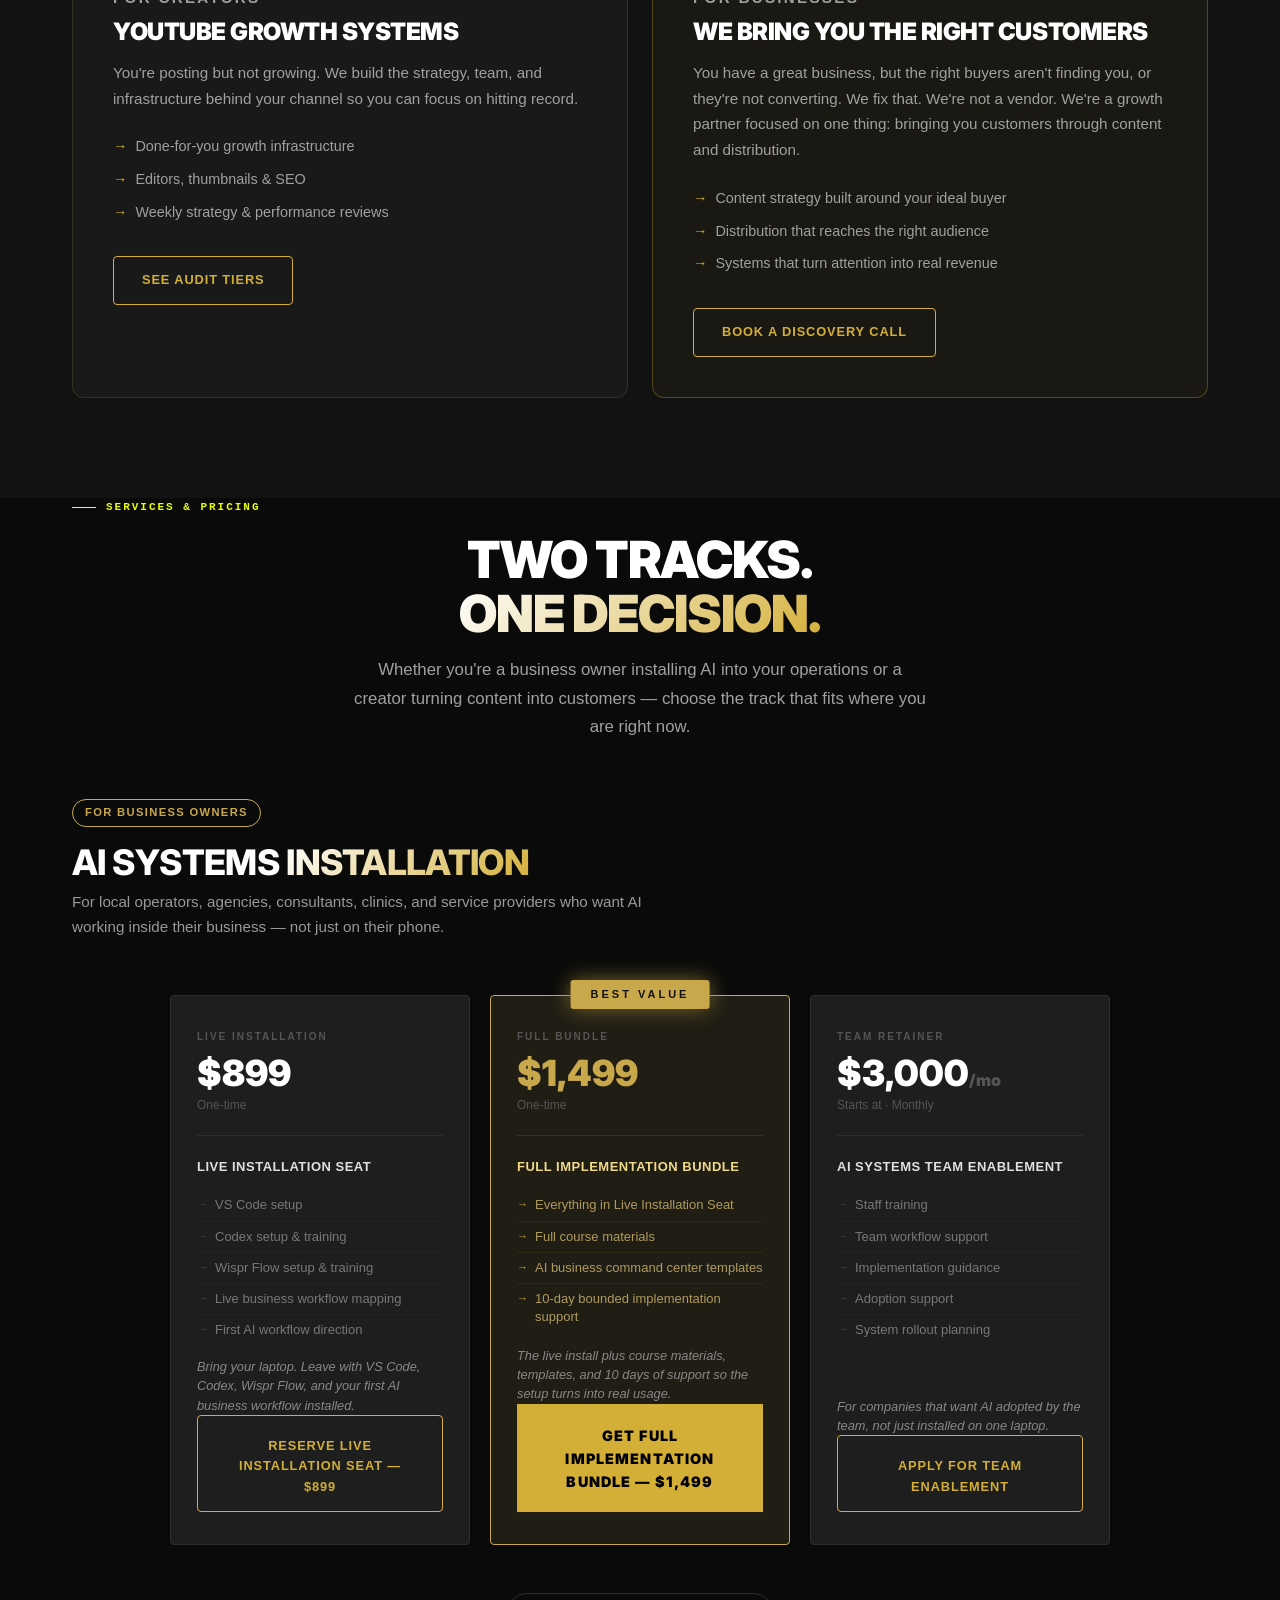
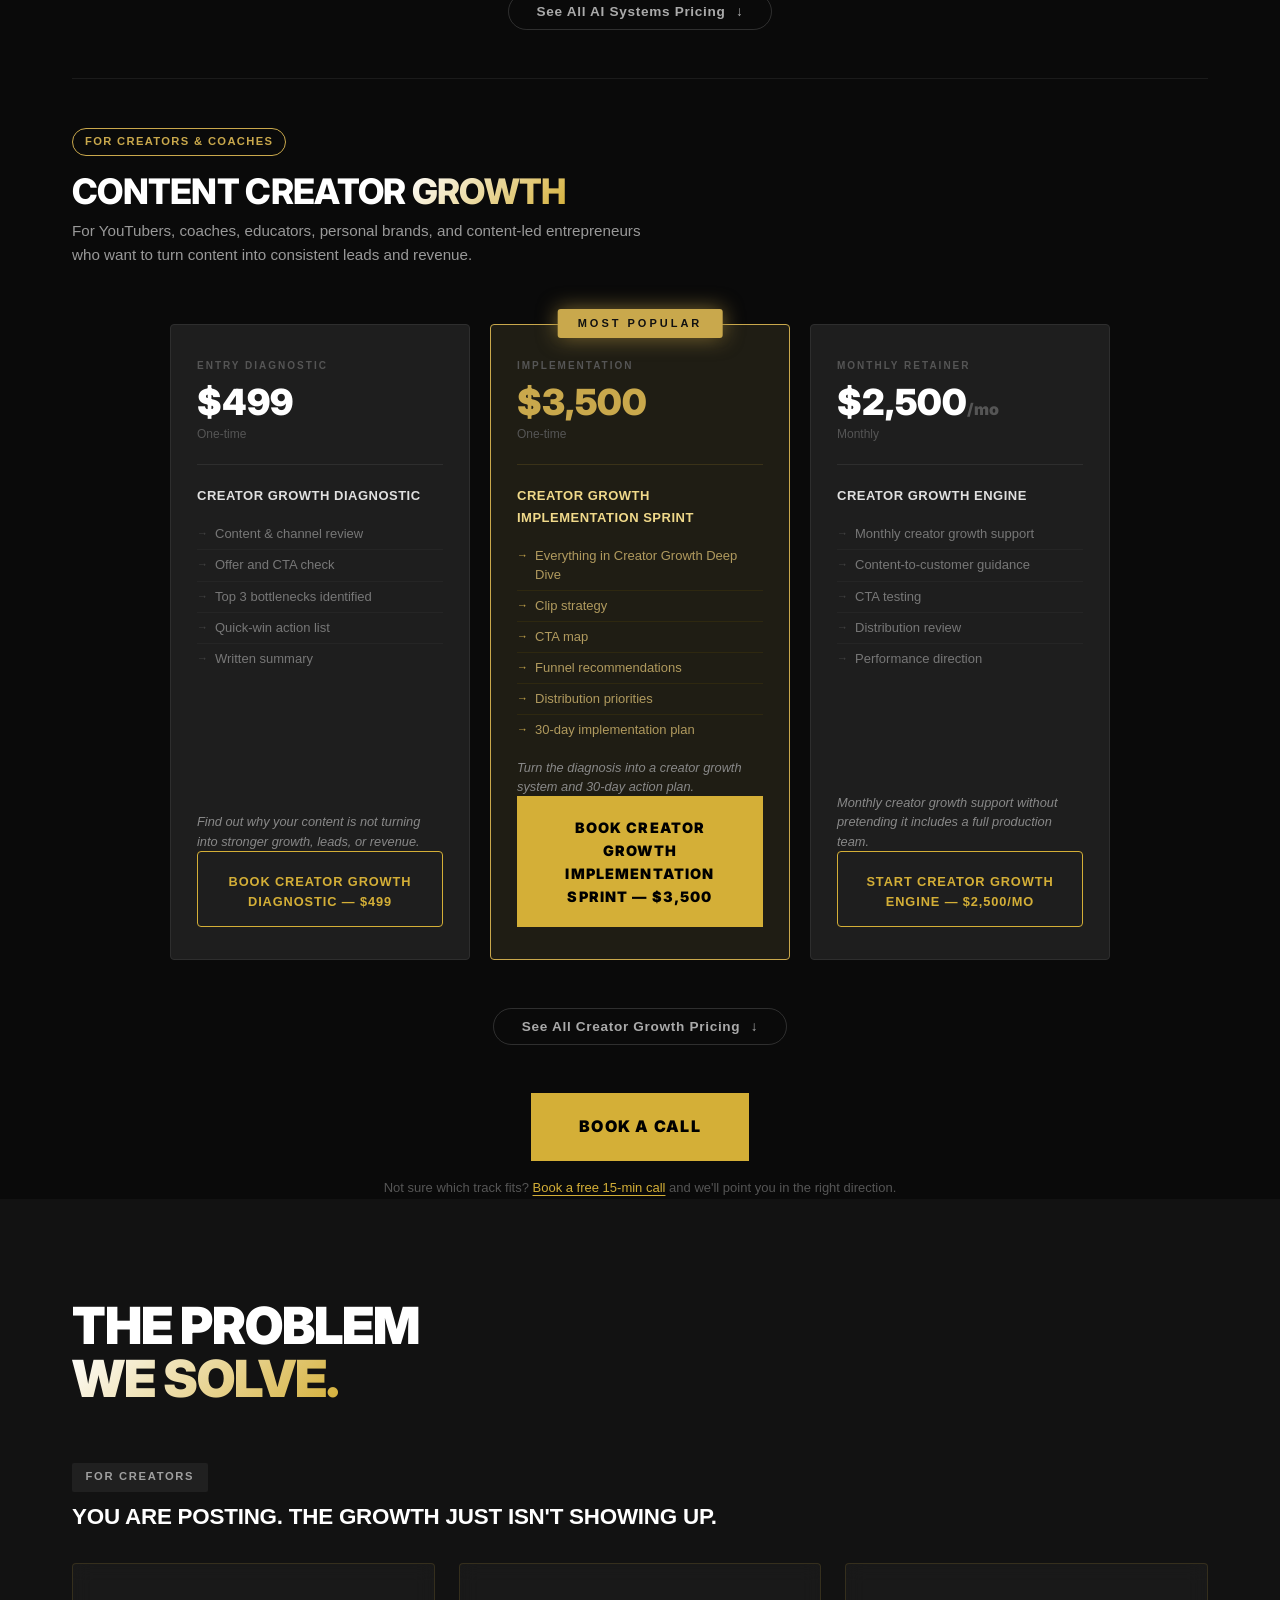
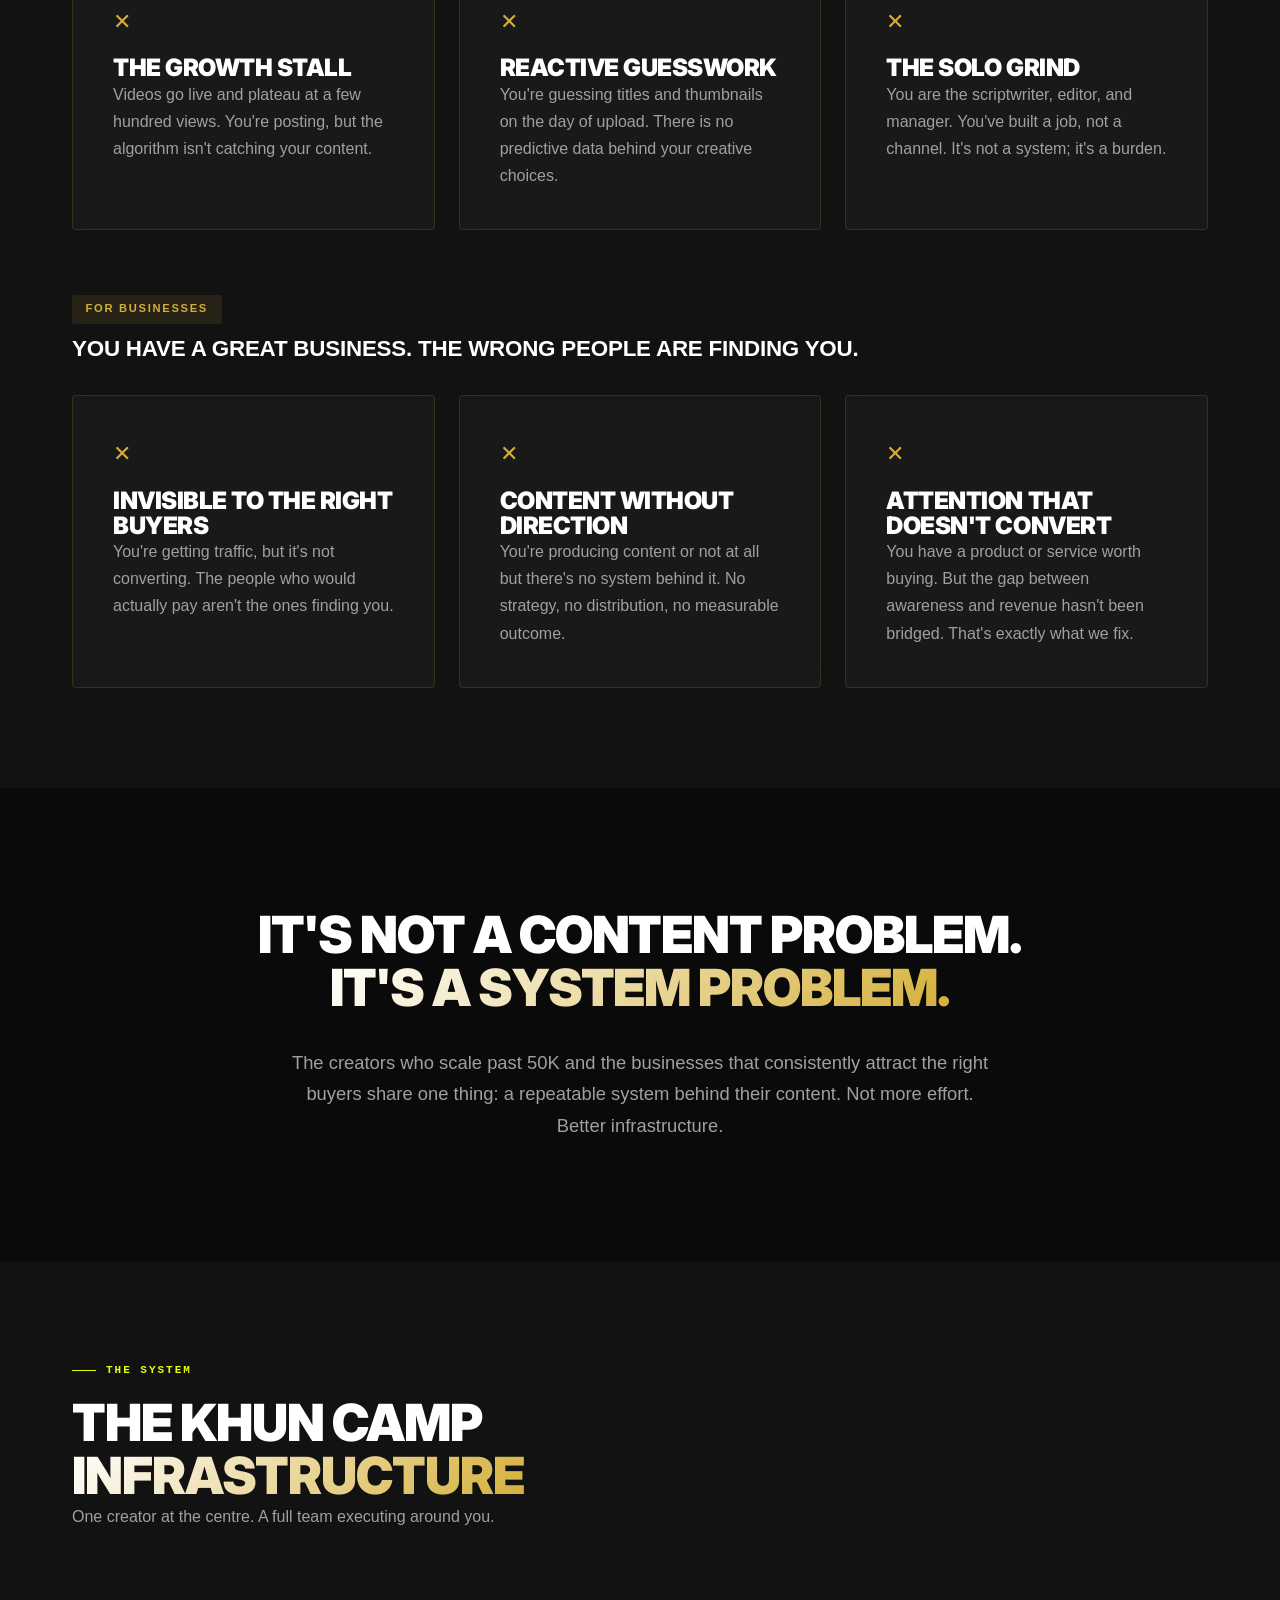
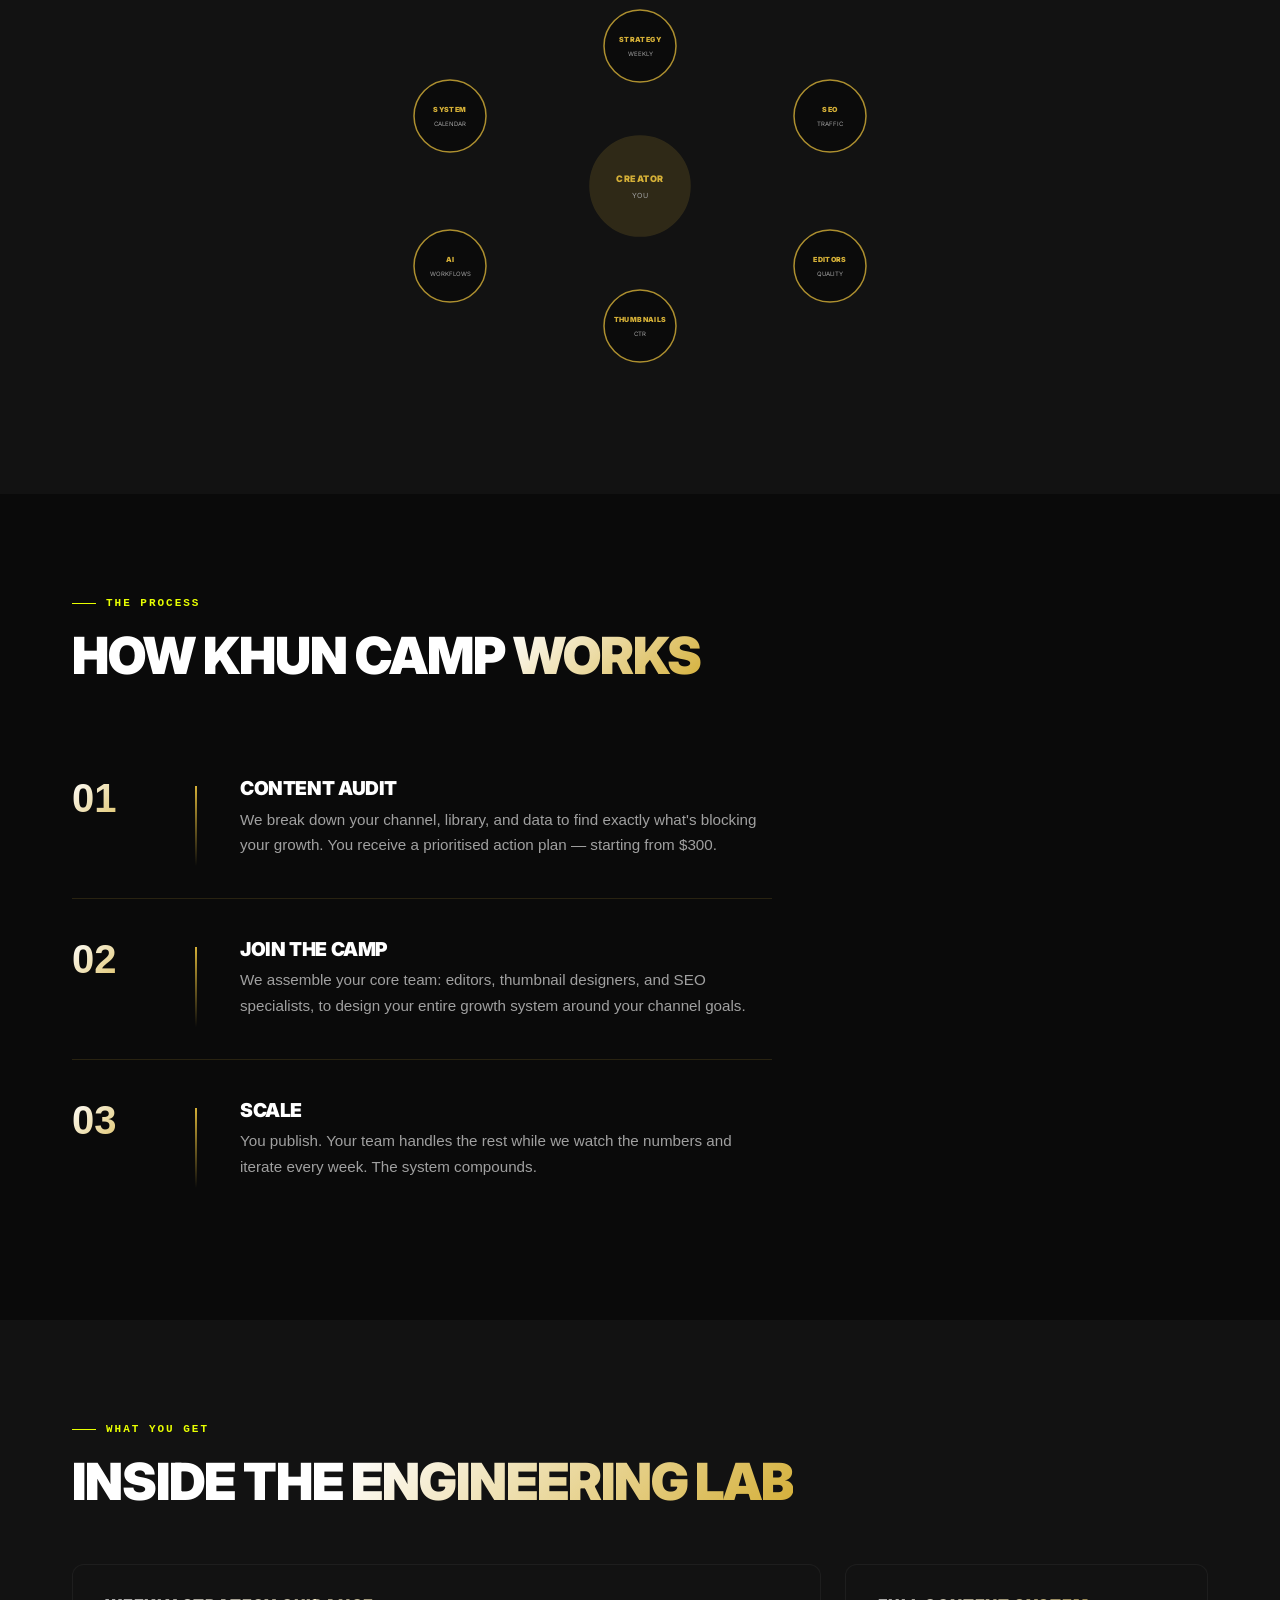
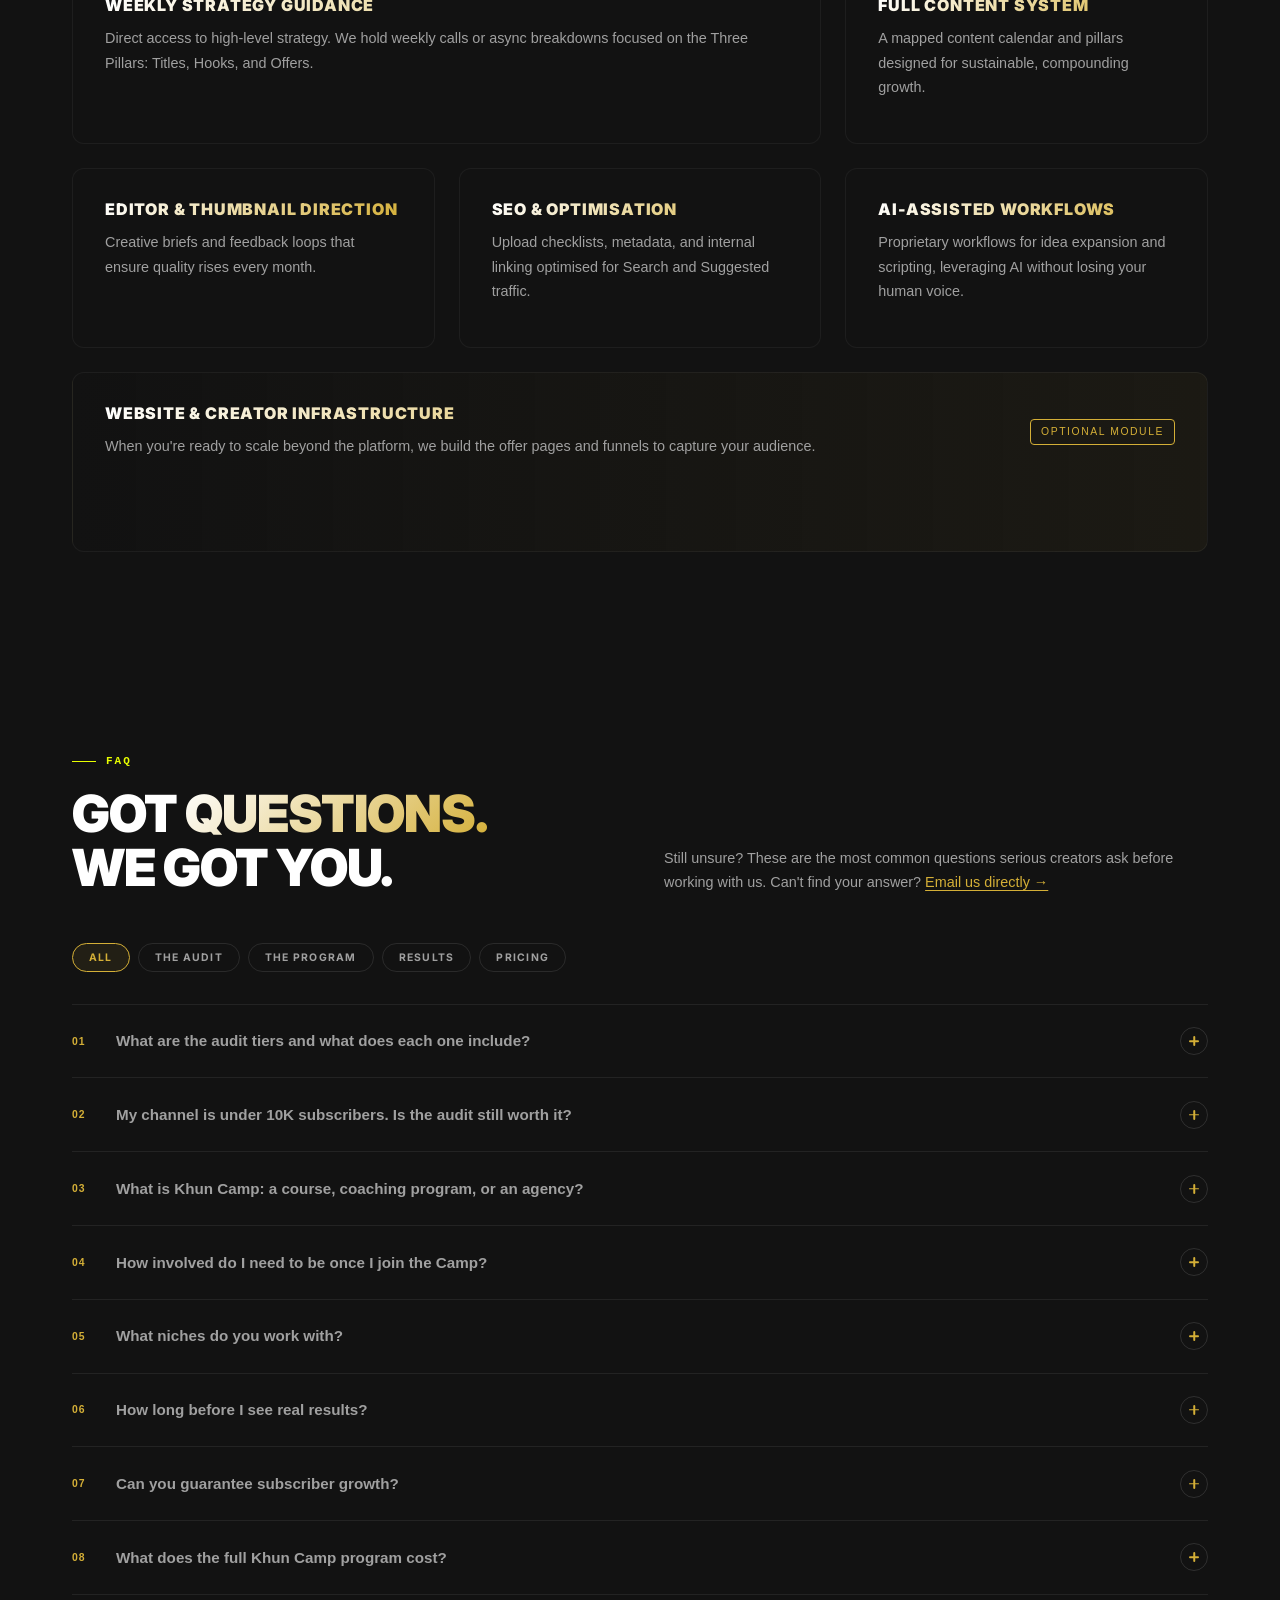
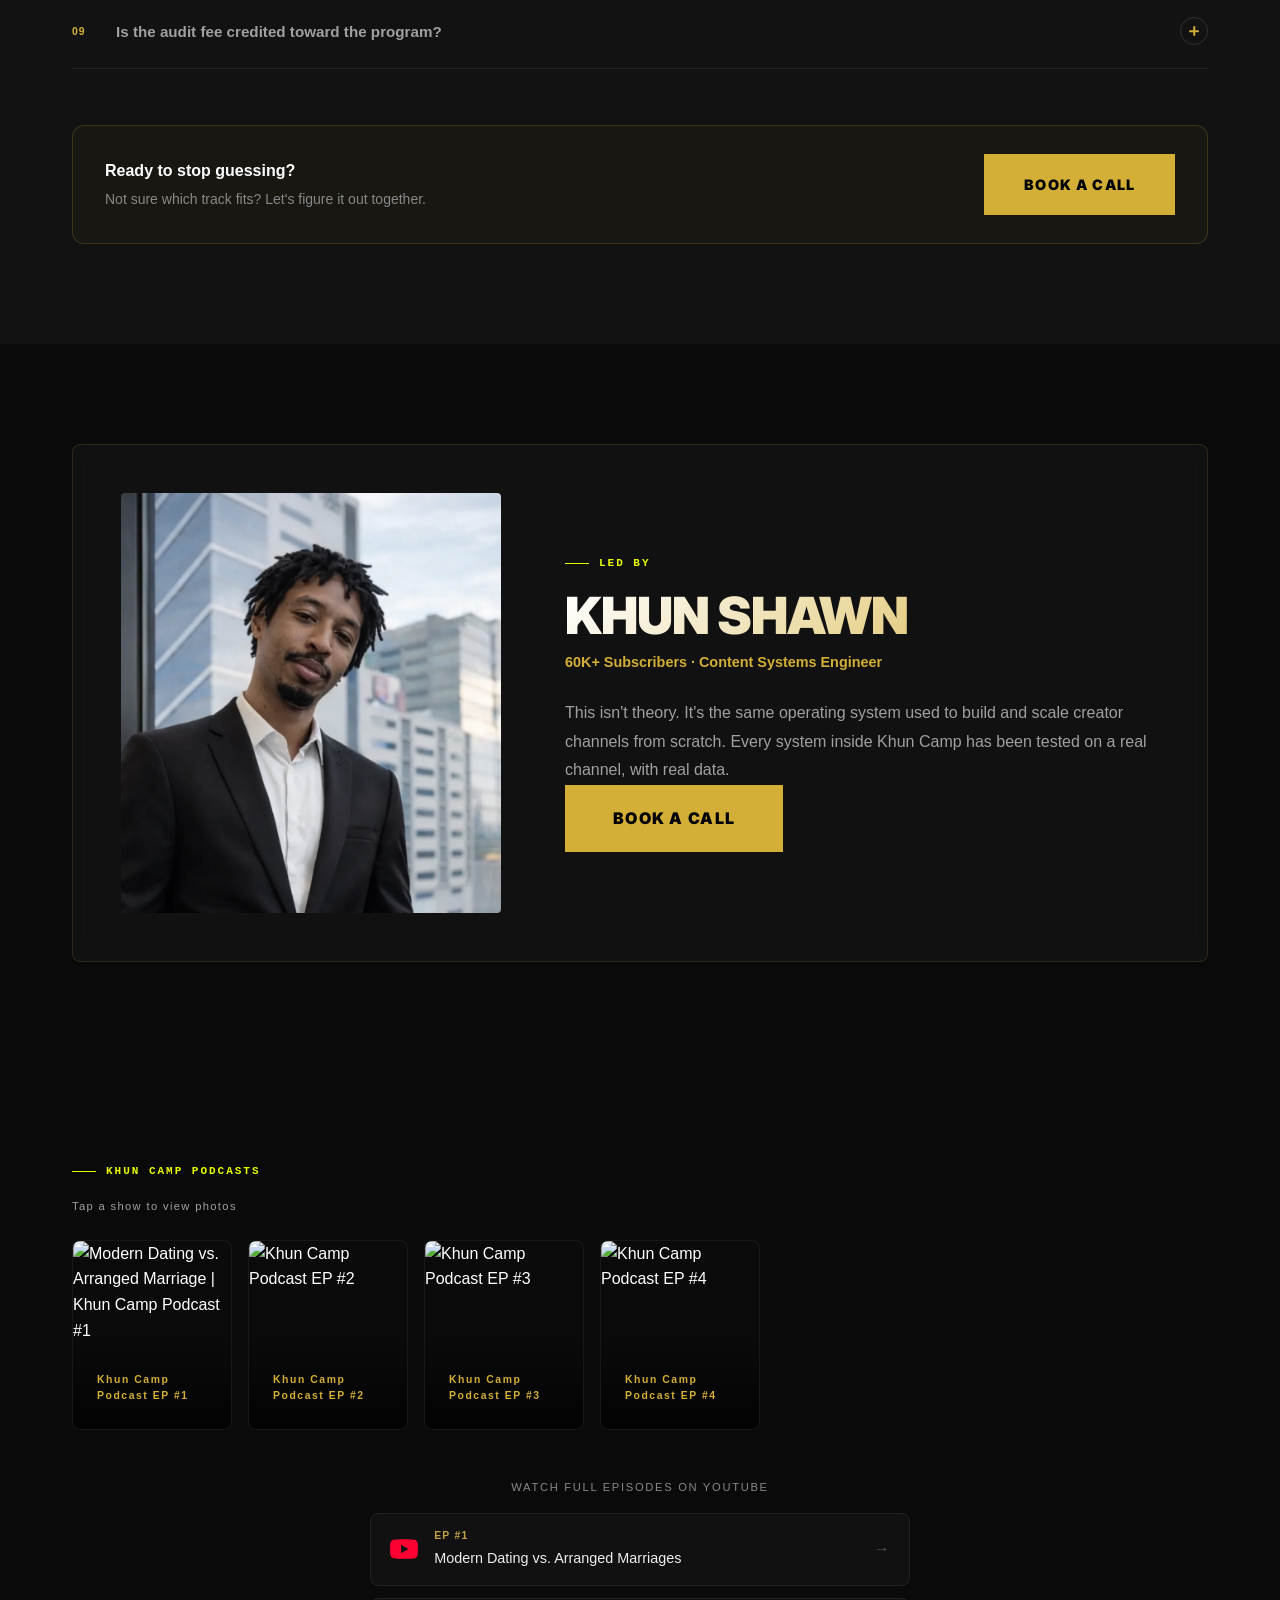
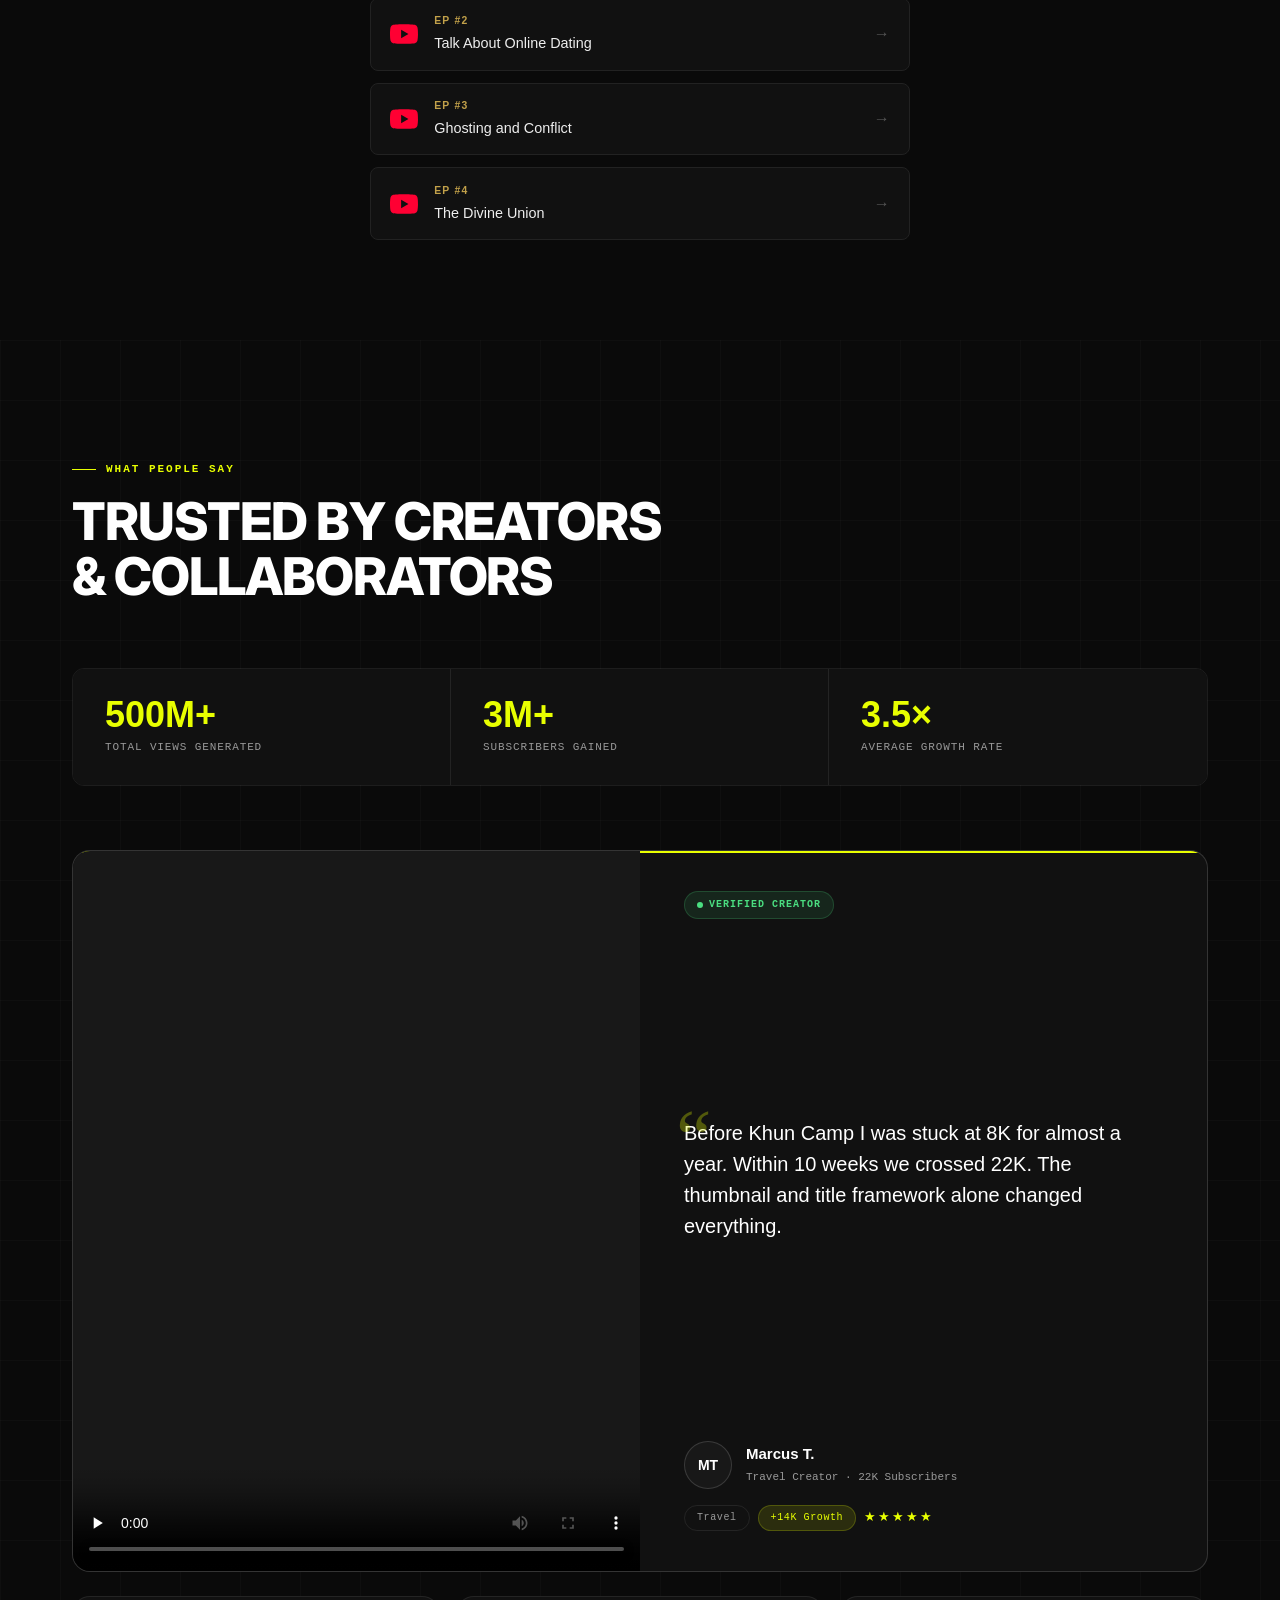
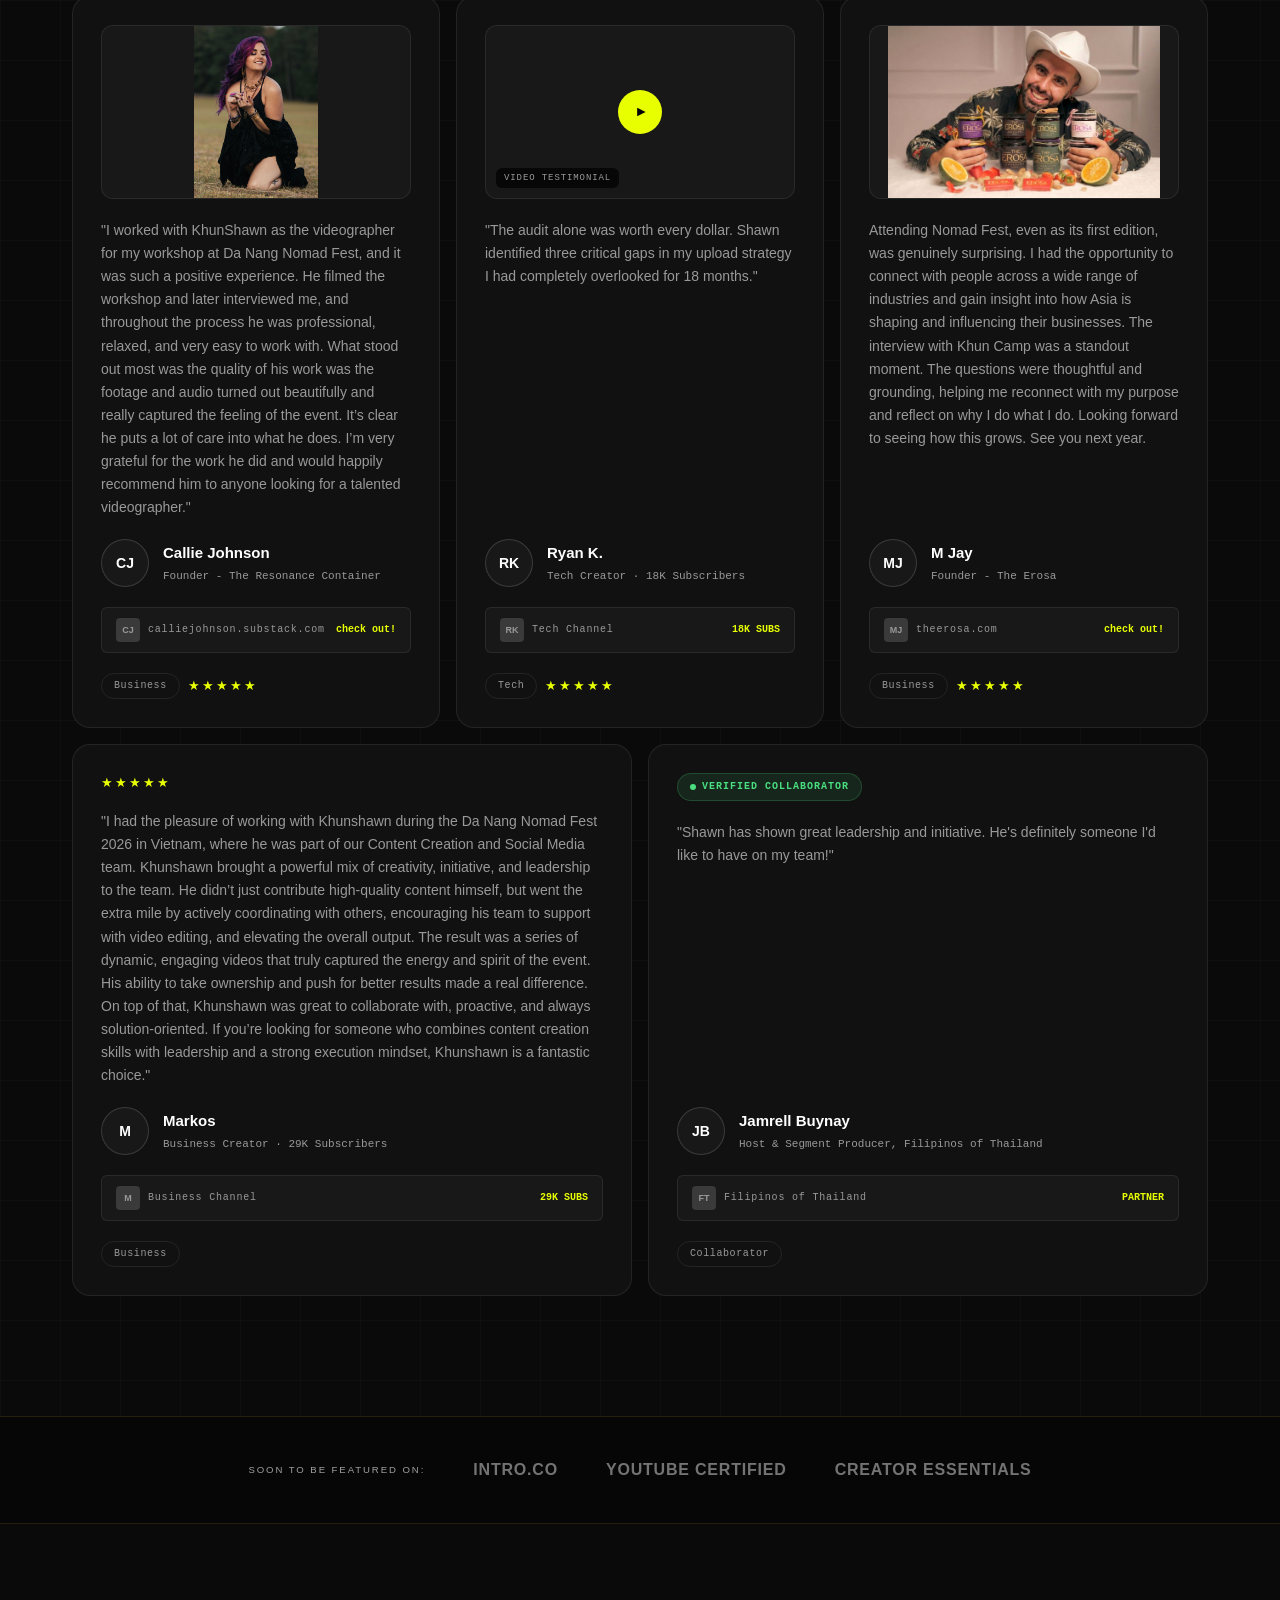
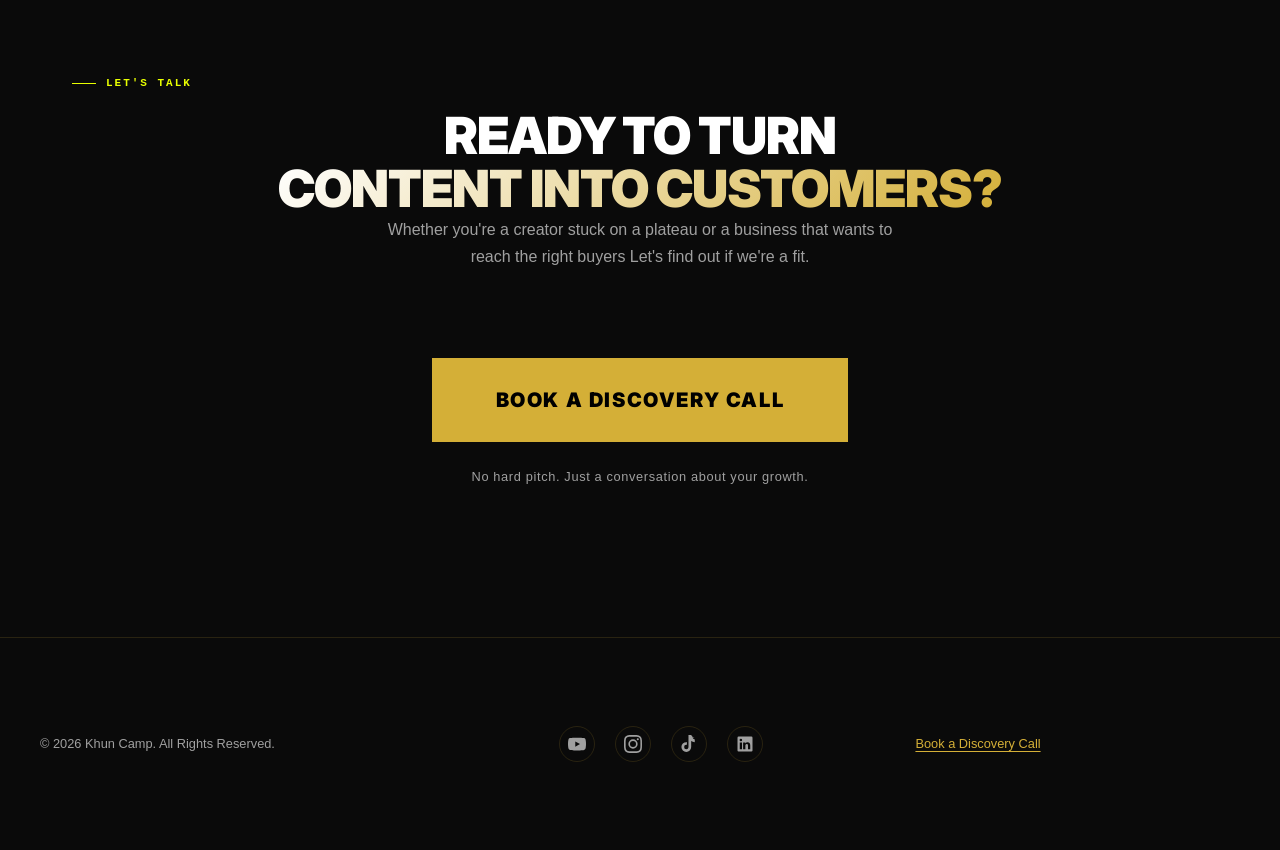
==== commit 1163f49f: "updated files" ====
--- a/index.html
+++ b/index.html
@@ -373,7 +373,7 @@
             <li>First AI workflow direction</li>
           </ul>
           <p class="audit-card-note">Bring your laptop. Leave with VS Code, Codex, Wispr Flow, and your first AI business workflow installed.</p>
-          <a href="#" class="btn-ghost-gold audit-card-cta">Reserve Live Installation Seat — $899</a>
+          <a href="https://buy.stripe.com/cNi8wO6kA04TdJagVV7ss0b" target="_blank" class="btn-ghost-gold audit-card-cta">Reserve Live Installation Seat — $899</a>
         </div>
 
         <!-- Card 2 — Full Implementation Bundle — Featured -->
@@ -391,7 +391,7 @@
             <li>10-day bounded implementation support</li>
           </ul>
           <p class="audit-card-note">The live install plus course materials, templates, and 10 days of support so the setup turns into real usage.</p>
-          <a href="#" class="btn-primary audit-card-cta">Get Full Implementation Bundle — $1,499</a>
+          <a href="https://buy.stripe.com/4gM3cueR604T20s6hh7ss0d" target="_blank" class="btn-primary audit-card-cta">Get Full Implementation Bundle — $1,499</a>
         </div>
 
         <!-- Card 3 — Team Enablement -->
@@ -432,7 +432,7 @@
               <li>First AI workflow direction</li>
             </ul>
             <p class="audit-card-note">Used after the first proof and testimonial round.</p>
-            <a href="#" class="btn-ghost-gold audit-card-cta">Reserve Public Live Installation Seat — $999</a>
+            <a href="https://buy.stripe.com/4gM3cu9wM8Bp7kM3557ss0c" target="_blank" class="btn-ghost-gold audit-card-cta">Reserve Public Live Installation Seat — $999</a>
           </div>
 
           <!-- Hidden: Owner Support Retainer -->
@@ -493,7 +493,7 @@
             <li>Written summary</li>
           </ul>
           <p class="audit-card-note">Find out why your content is not turning into stronger growth, leads, or revenue.</p>
-          <a href="#" class="btn-ghost-gold audit-card-cta">Book Creator Growth Diagnostic — $499</a>
+          <a href="https://buy.stripe.com/9B67sKeR63h58oQeNN7ss06" target="_blank" class="btn-ghost-gold audit-card-cta">Book Creator Growth Diagnostic — $499</a>
         </div>
 
         <!-- Card 2 — Implementation Sprint — Featured -->
@@ -513,7 +513,7 @@
             <li>30-day implementation plan</li>
           </ul>
           <p class="audit-card-note">Turn the diagnosis into a creator growth system and 30-day action plan.</p>
-          <a href="#" class="btn-primary audit-card-cta">Book Creator Growth Implementation Sprint — $3,500</a>
+          <a href="https://buy.stripe.com/aFa4gy4cseZNeNe6hh7ss07" target="_blank" class="btn-primary audit-card-cta">Book Creator Growth Implementation Sprint — $3,500</a>
         </div>
 
         <!-- Card 3 — Creator Growth Engine -->
@@ -556,7 +556,7 @@
               <li>60-minute debrief call</li>
             </ul>
             <p class="audit-card-note">A full teardown of your channel, offer, CTA, and content-to-customer path.</p>
-            <a href="#" class="btn-ghost-gold audit-card-cta">Book Creator Growth Deep Dive — $1,499</a>
+            <a href="https://buy.stripe.com/dRmaEW8sI2d1fRiaxx7ss08" target="_blank" class="btn-ghost-gold audit-card-cta">Book Creator Growth Deep Dive — $1,499</a>
           </div>
 
           <!-- Hidden: VIP Sprint -->
@@ -971,7 +971,7 @@
         </button>
         <div class="faq-a">
           <div class="faq-a-inner">
-            Full program pricing is discussed after your audit, once we understand your channel's needs and scope. Audits start at <strong>$300–500 for a lightweight review</strong>, up to $3,000–5,000 for a full sprint with implementation. Audit clients get first access to program pricing.
+            Full program pricing depends on which track fits your situation. For creators, entry starts at <strong>$499 for the Creator Growth Diagnostic</strong>, up to $7,500/month for the full team engine. For business owners, entry starts at <strong>$899 for a Live Installation Seat</strong>, up to $3,000/month for team enablement. Book a call and we'll walk you through the right fit.
           </div>
         </div>
       </div>
@@ -994,9 +994,9 @@
     <div class="faq-cta-bar">
       <div>
         <p style="color:#fff; font-weight:900; font-size:1rem; margin-bottom:0.25rem;">Ready to stop guessing?</p>
-        <p style="color:#888; font-size:0.875rem;">Your audit is the first step. Limited spots available.</p>
-      </div>
-      <a href="https://buy.stripe.com/00w7sK38o2d1fRi8pp7ss02" class="btn-primary magnetic-item">Get Your $500 Audit</a>
+        <p style="color:#888; font-size:0.875rem;">Not sure which track fits? Let's figure it out together.</p>
+      </div>
+      <a href="https://calendar.app.google/1PVSKsN8UGwQiG3g7" class="btn-primary magnetic-item">Book a Call</a>
     </div>
 
   </div>
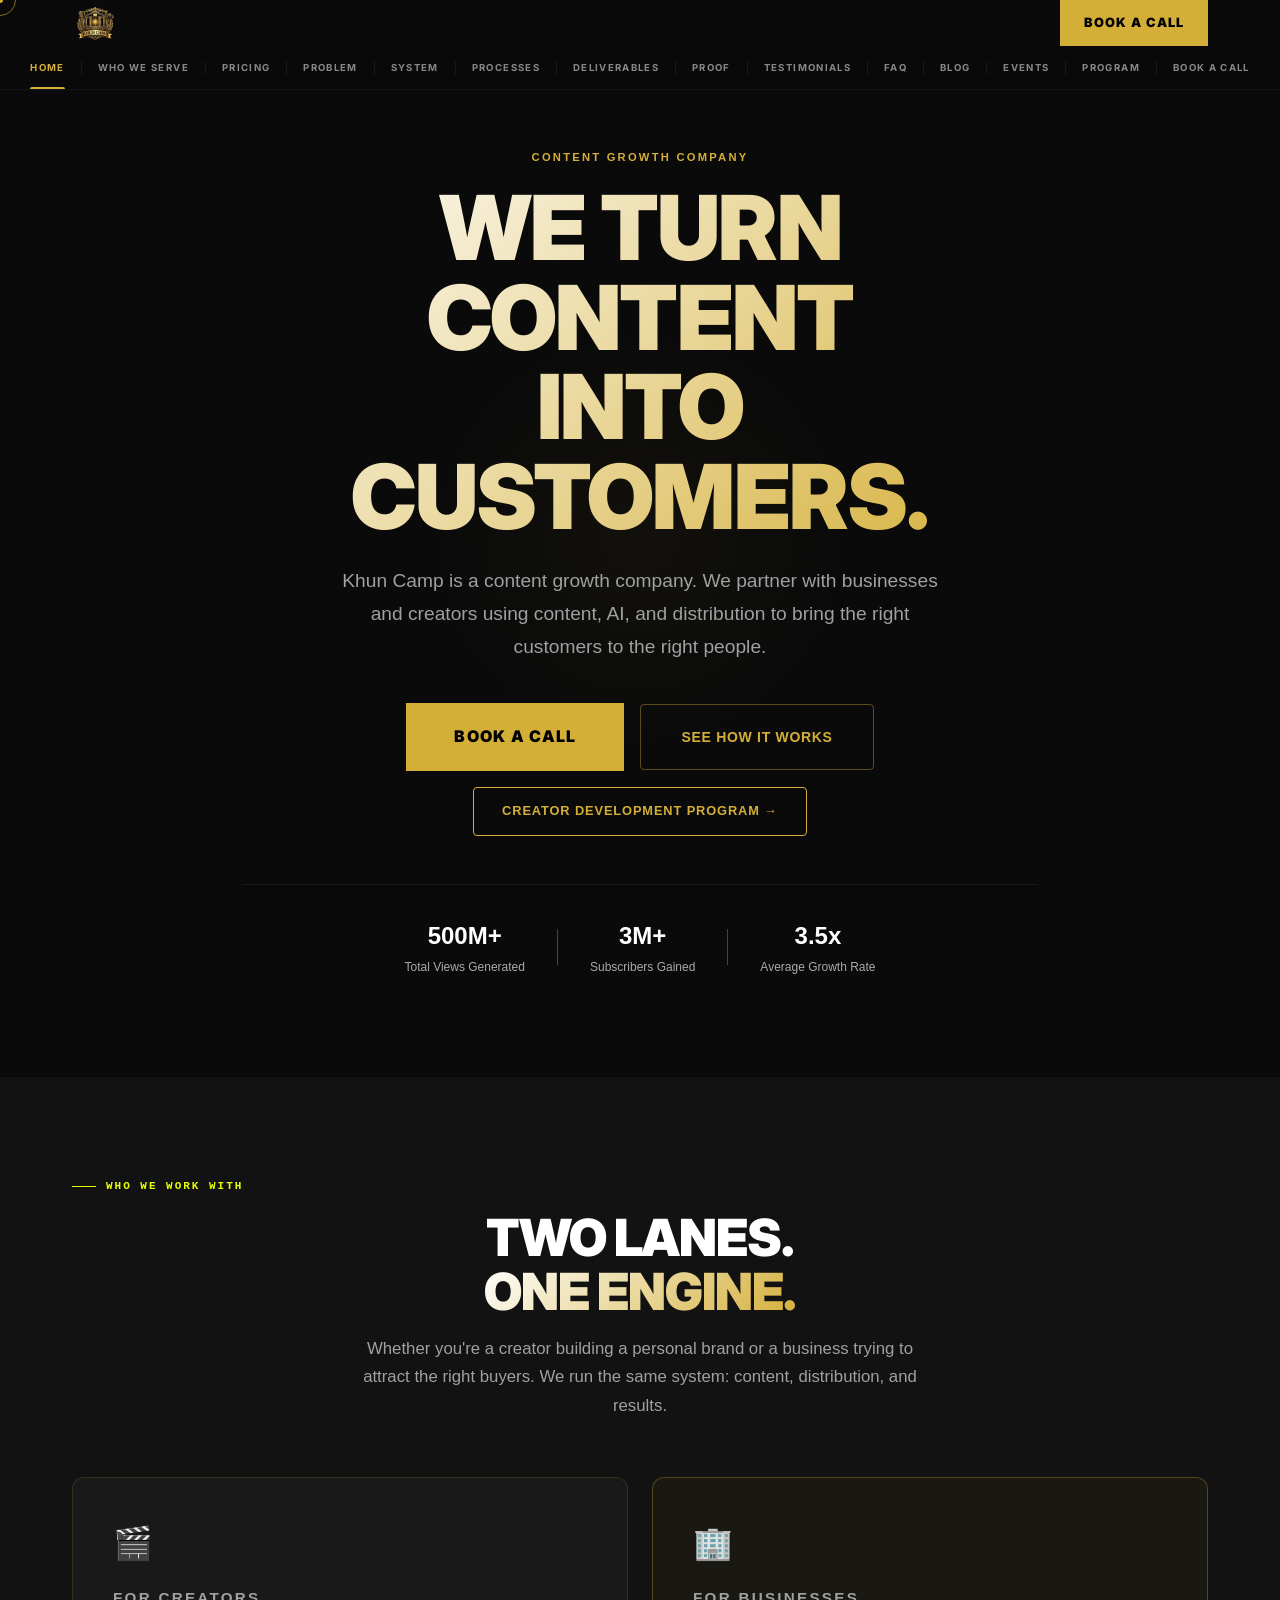
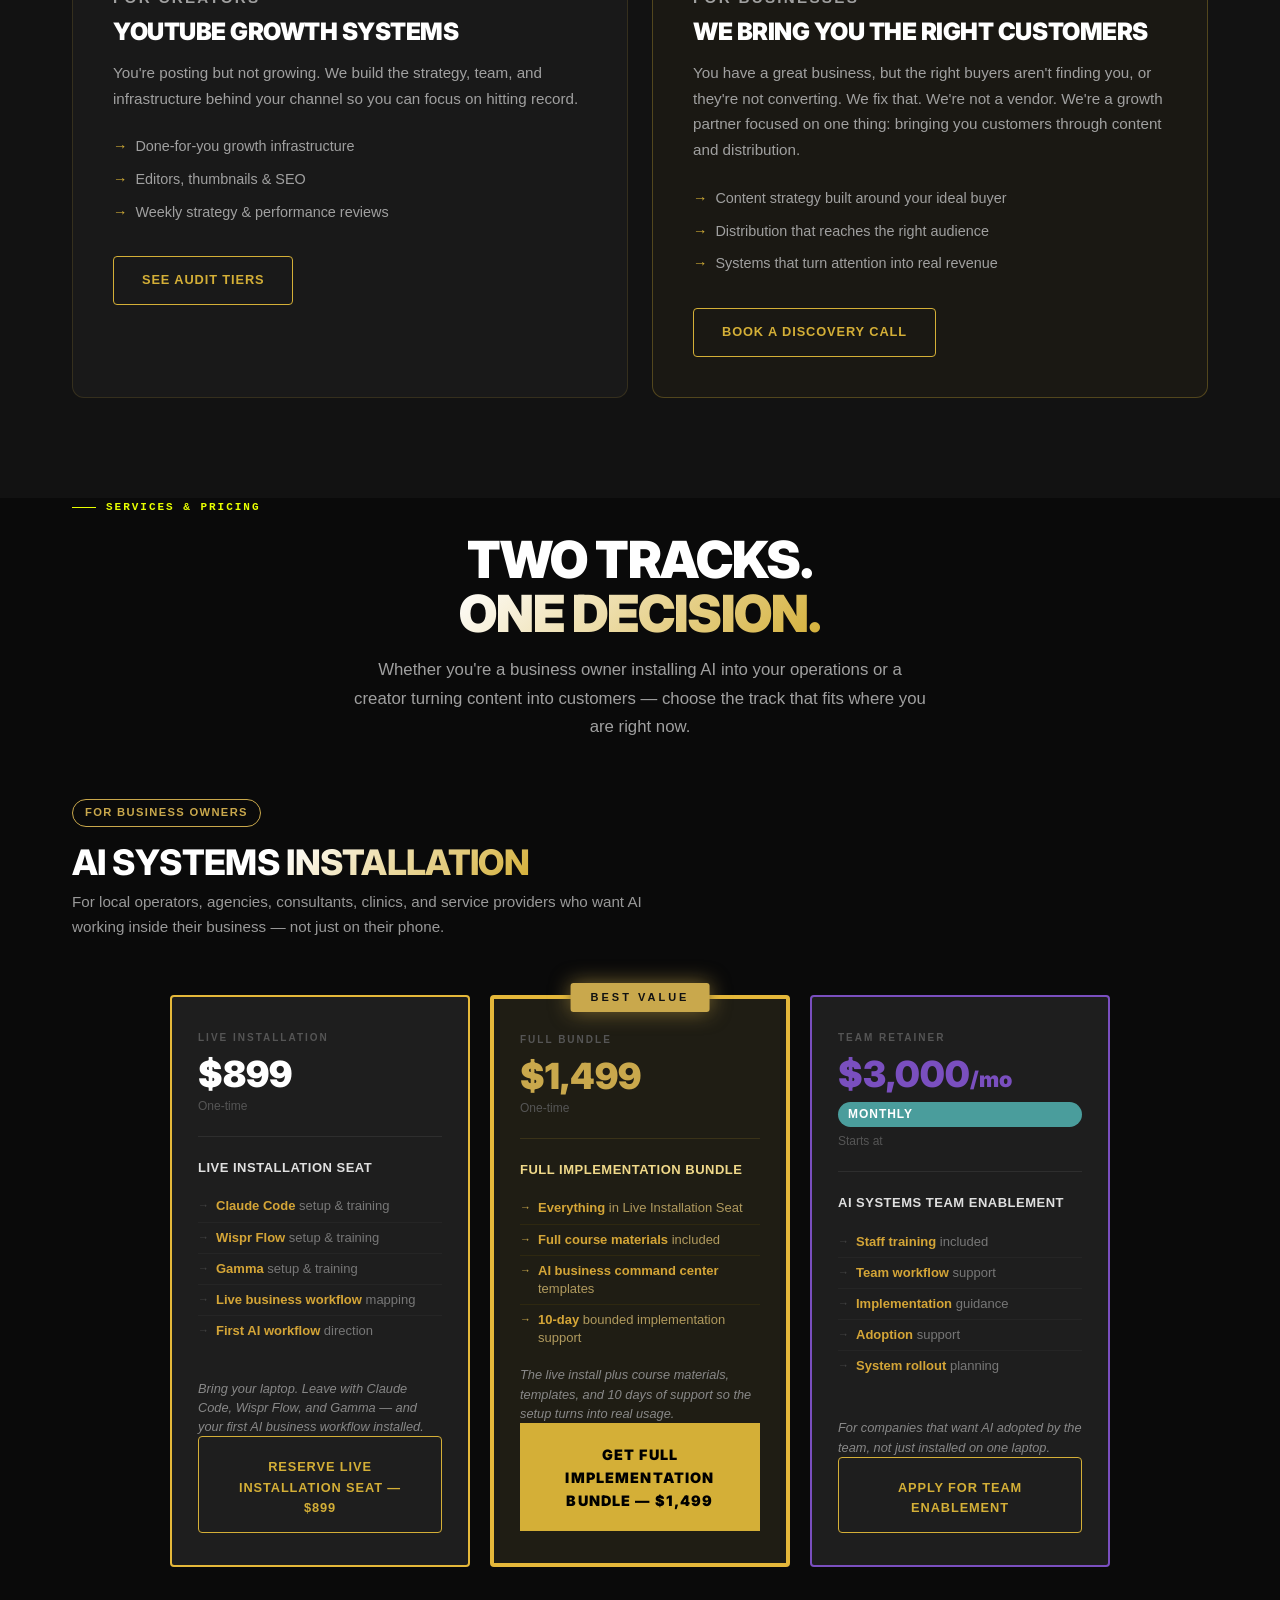
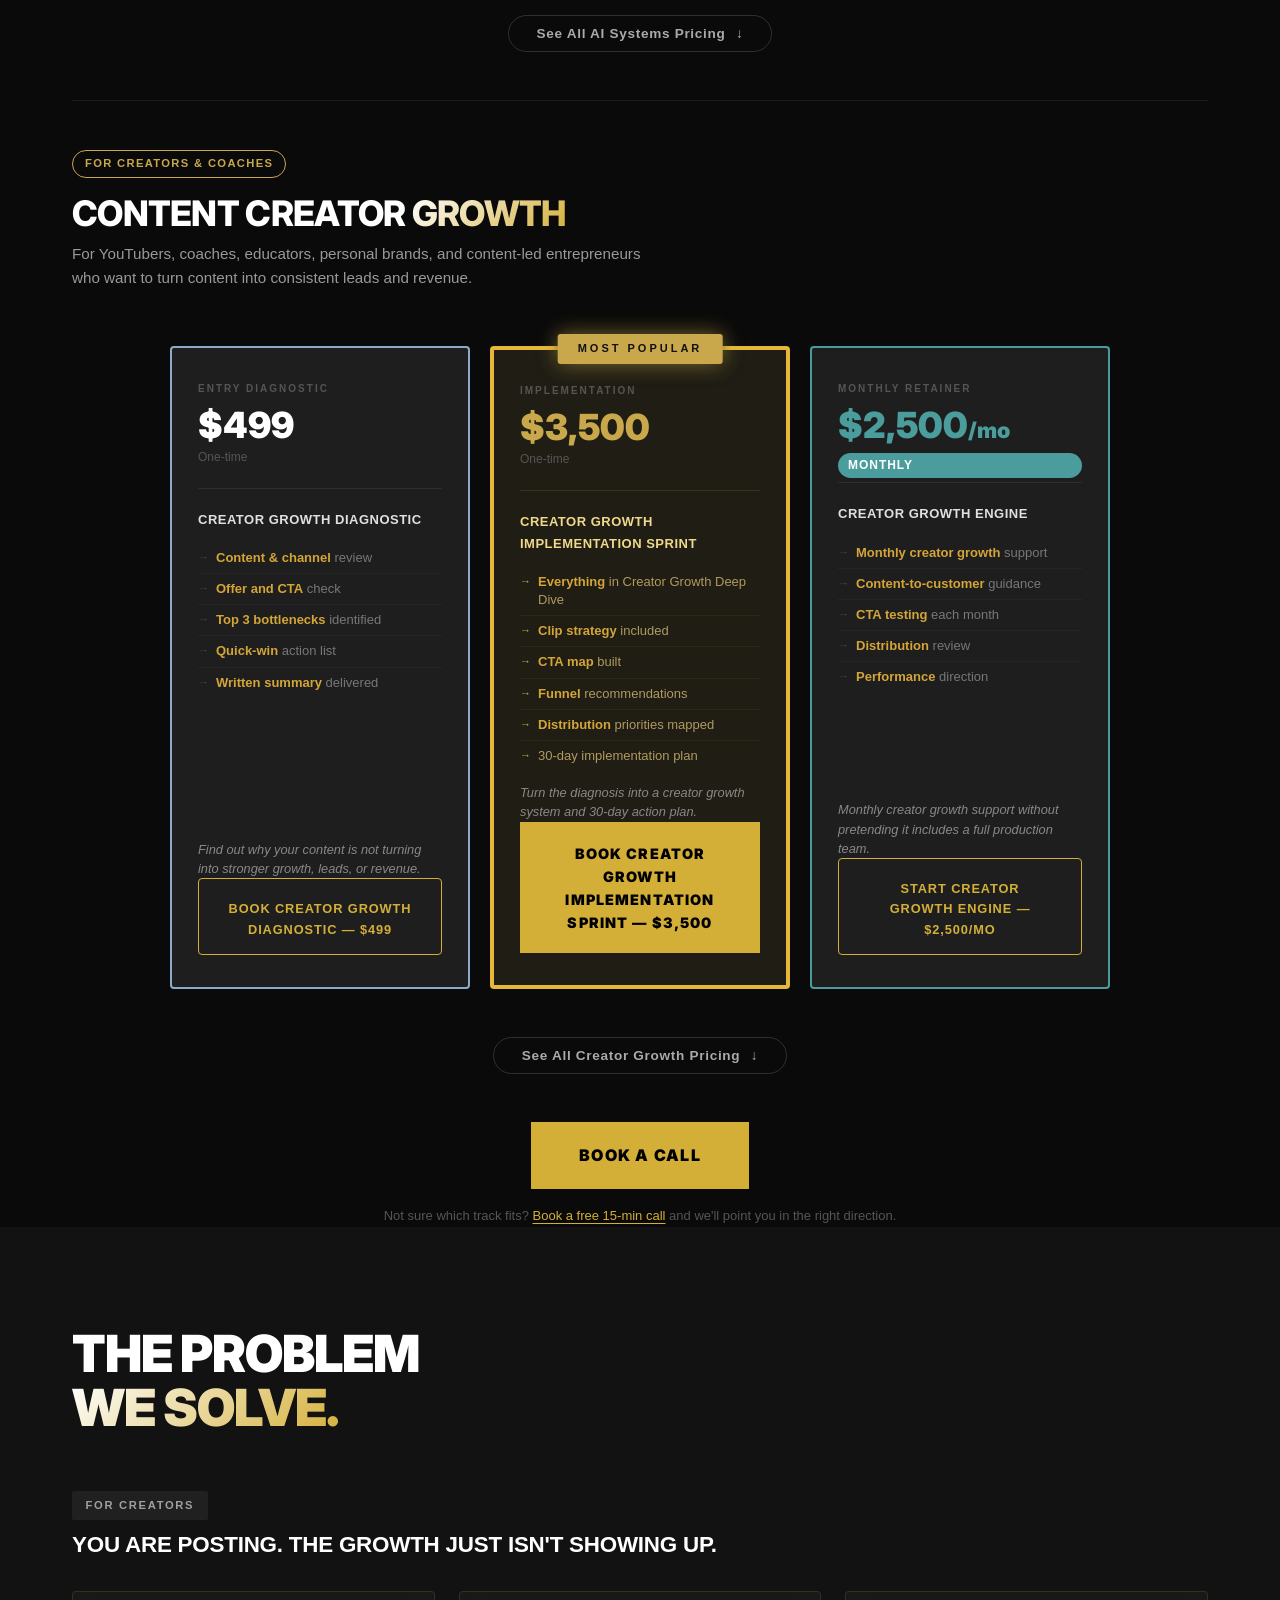
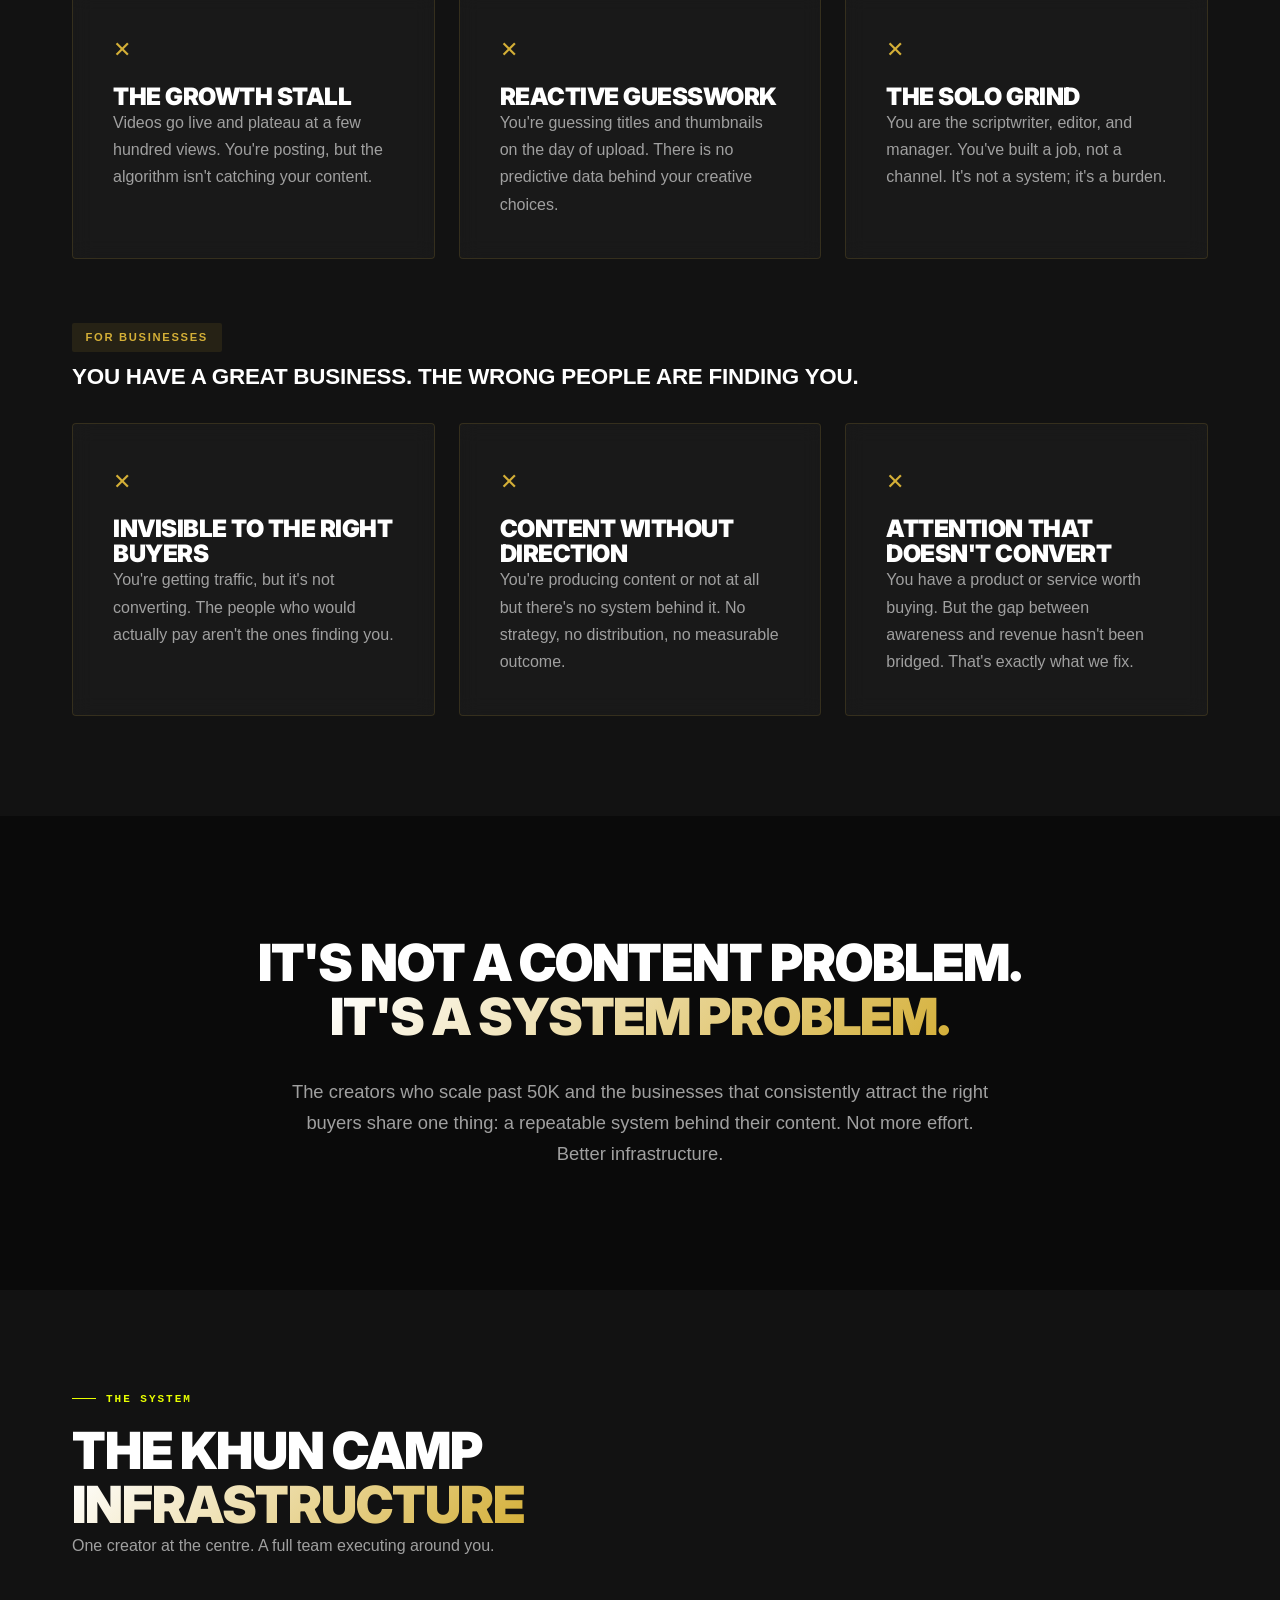
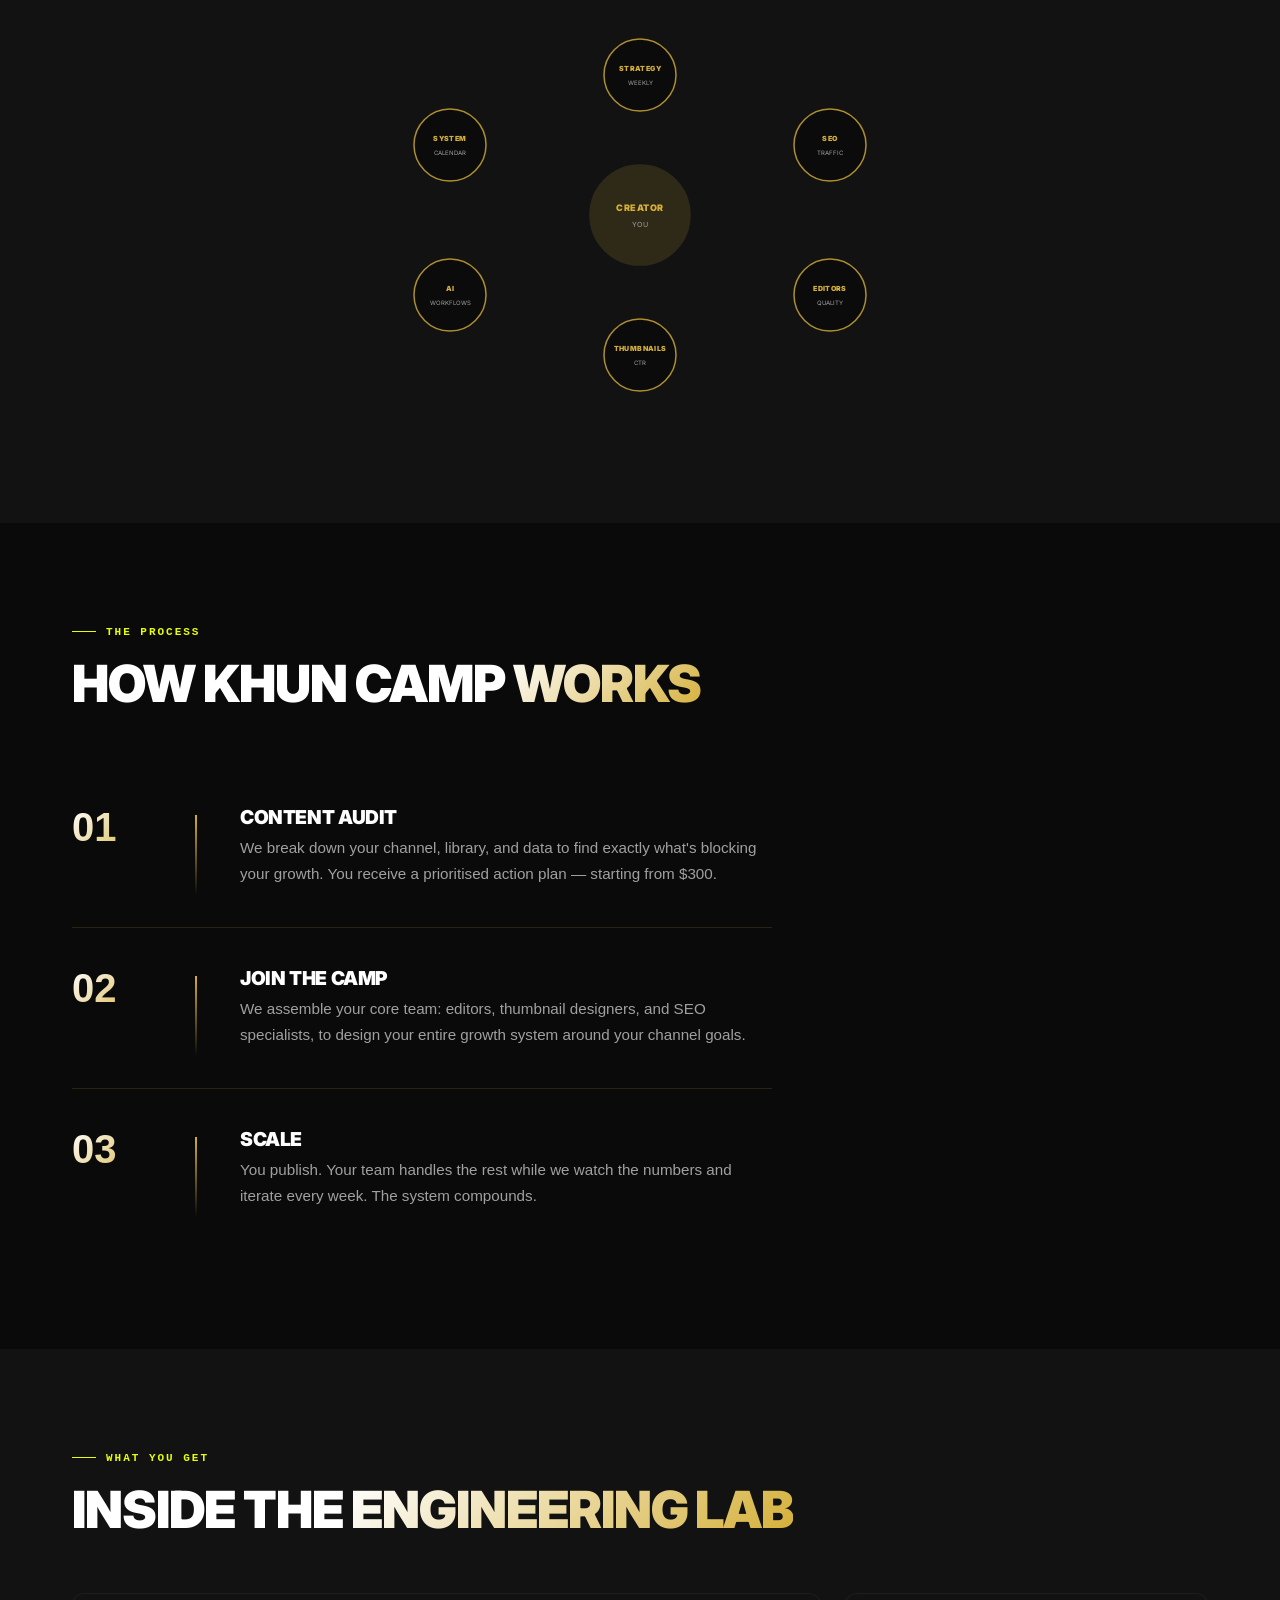
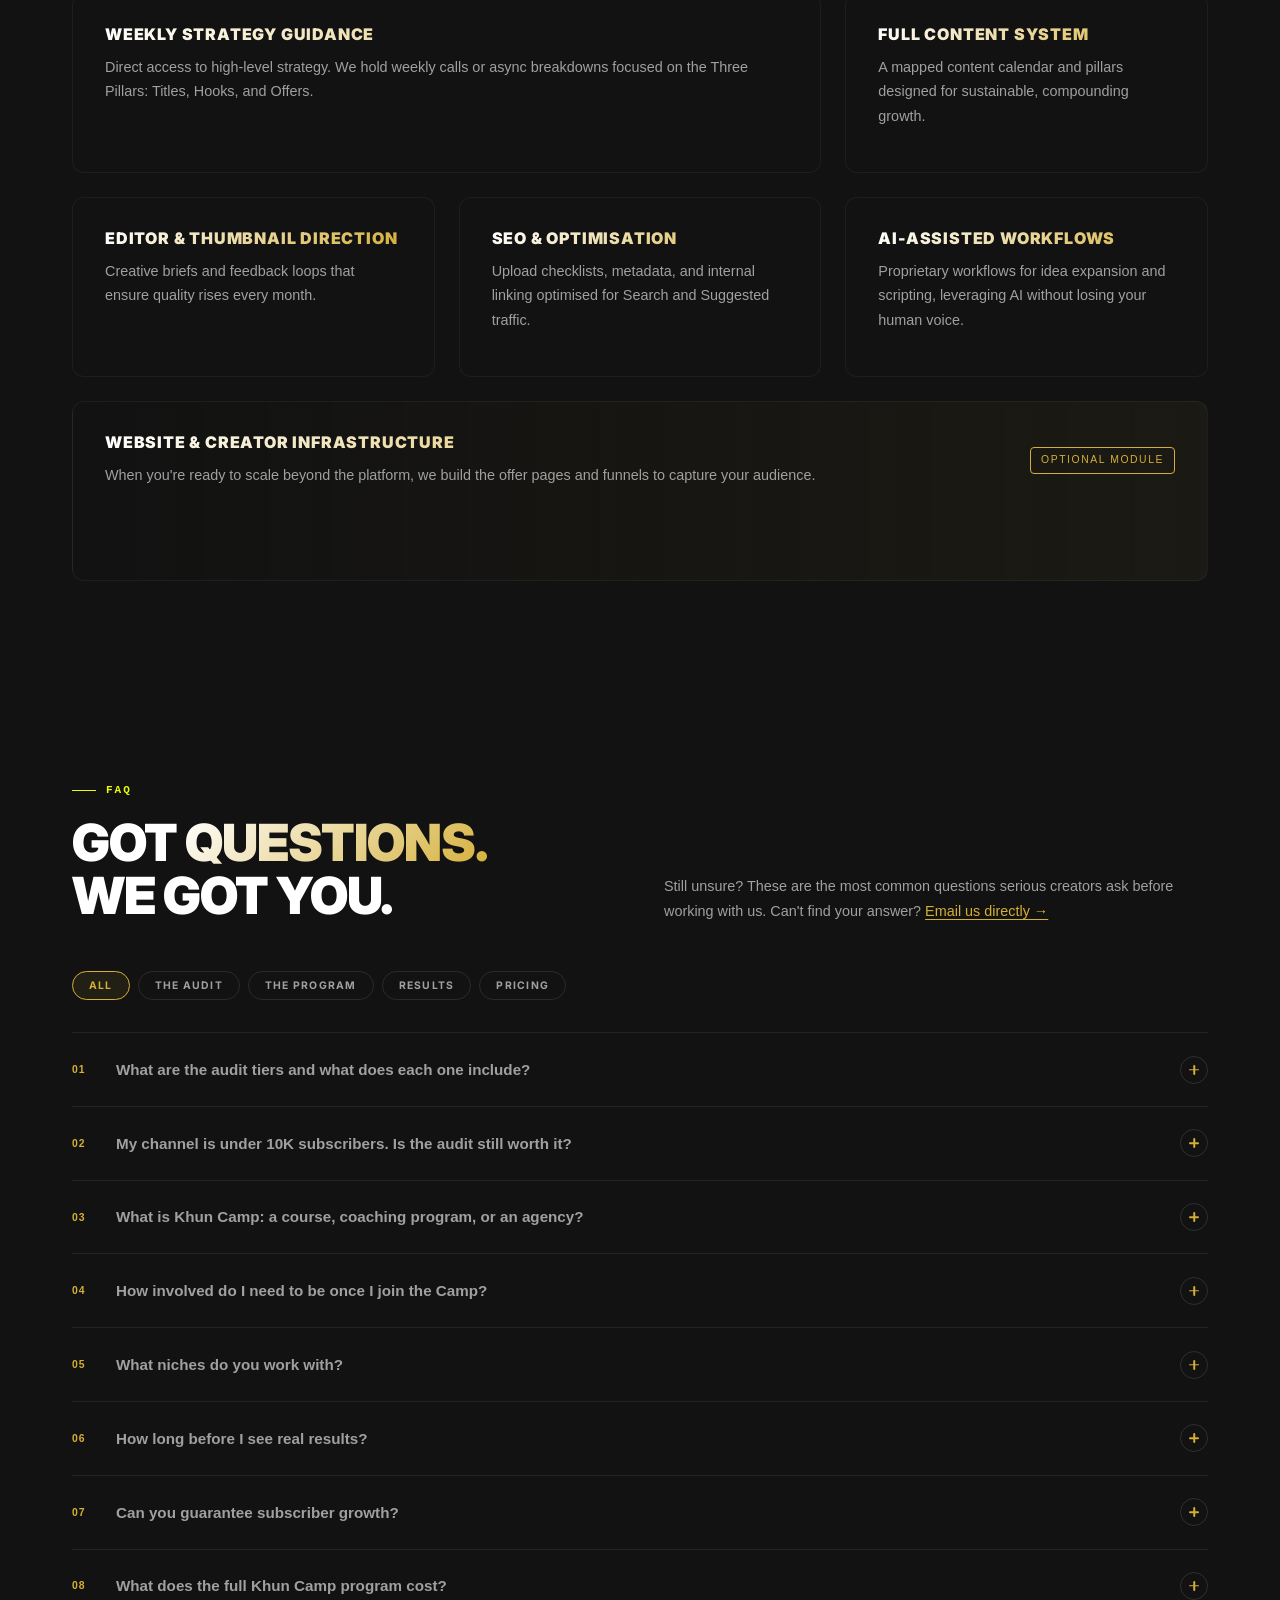
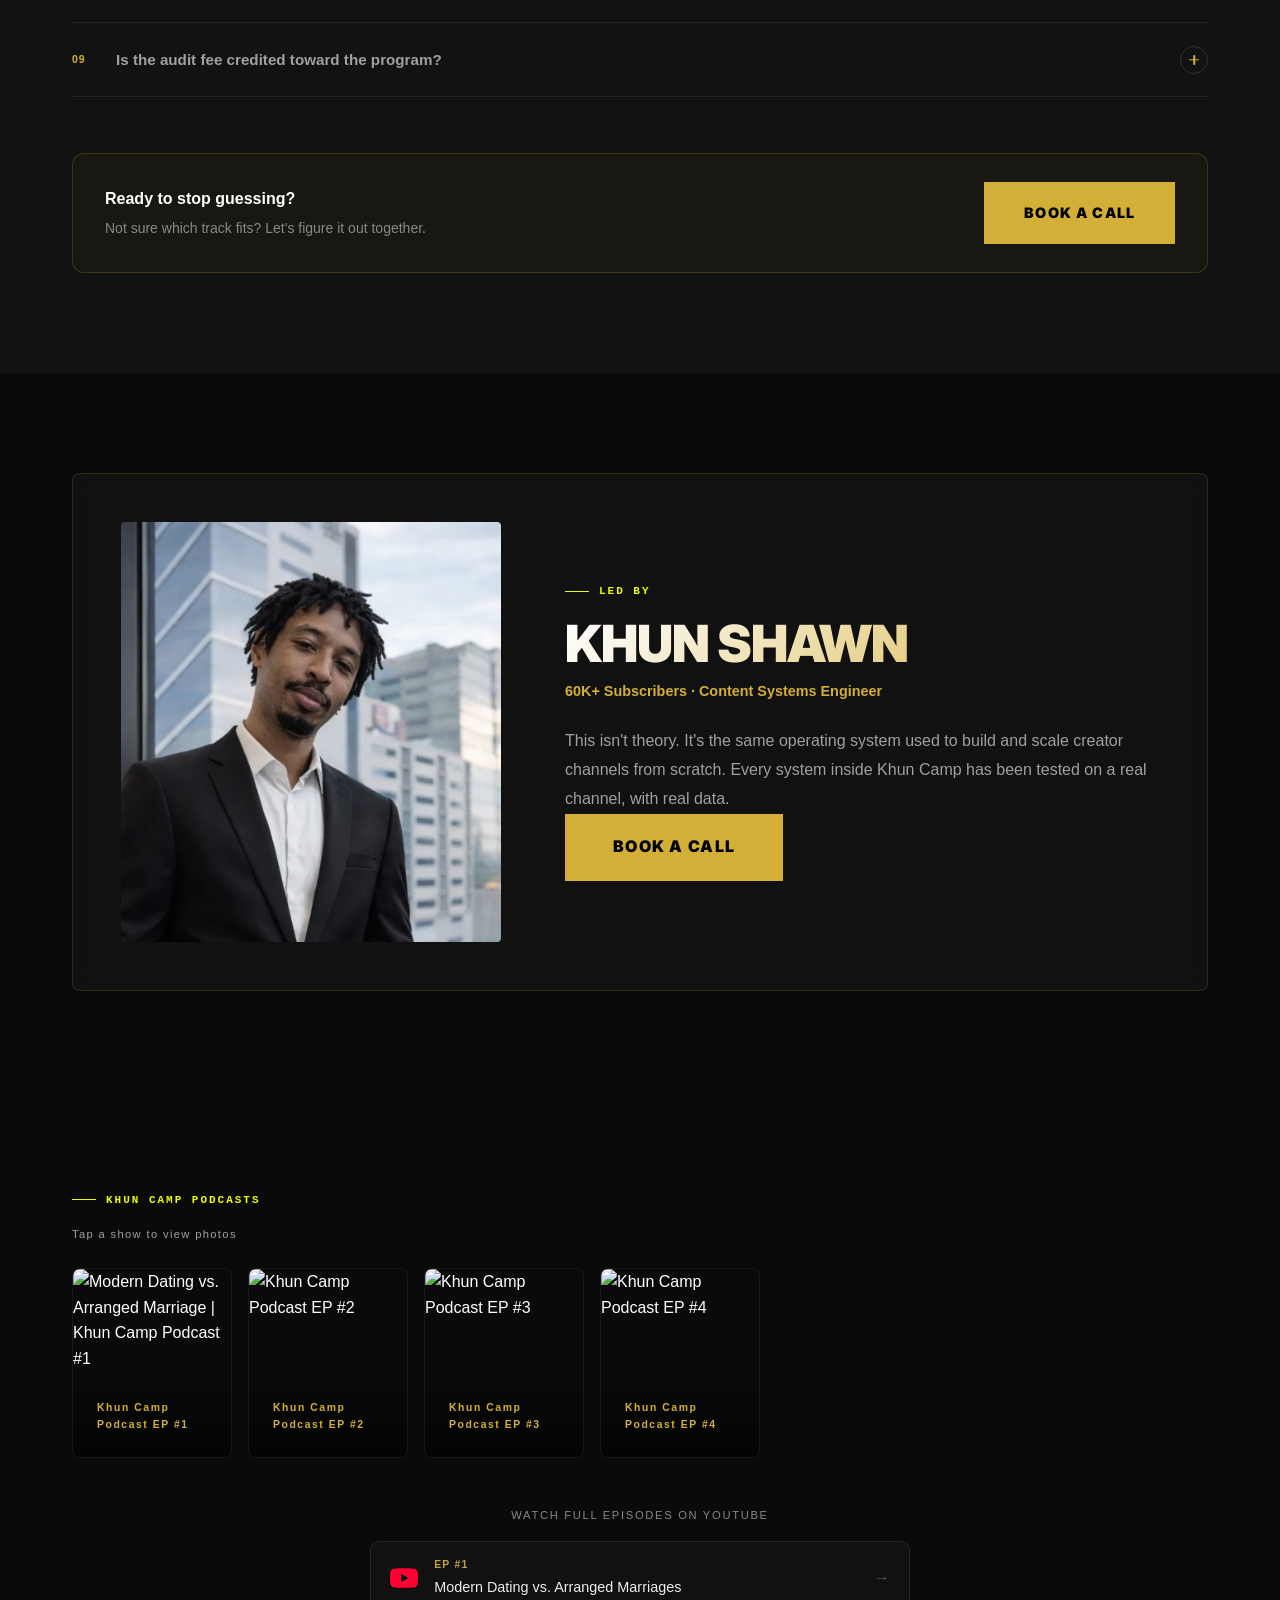
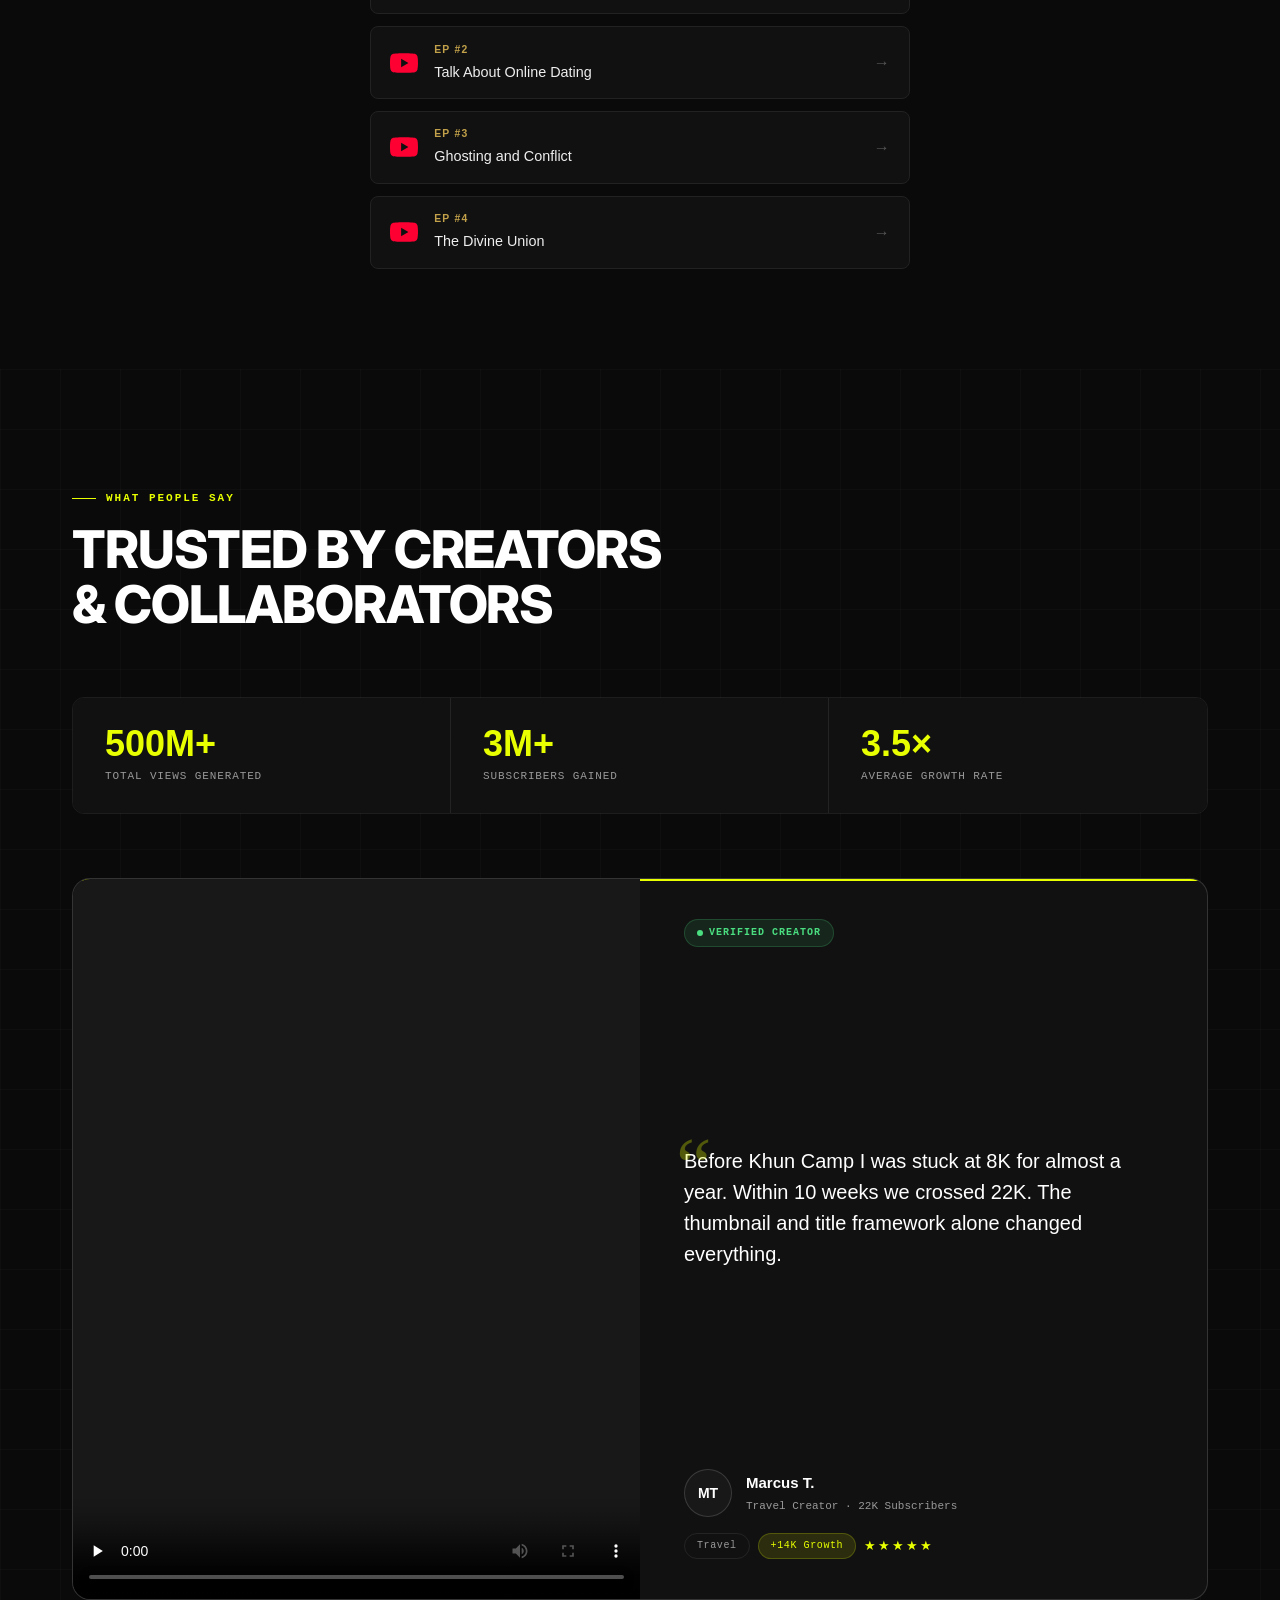
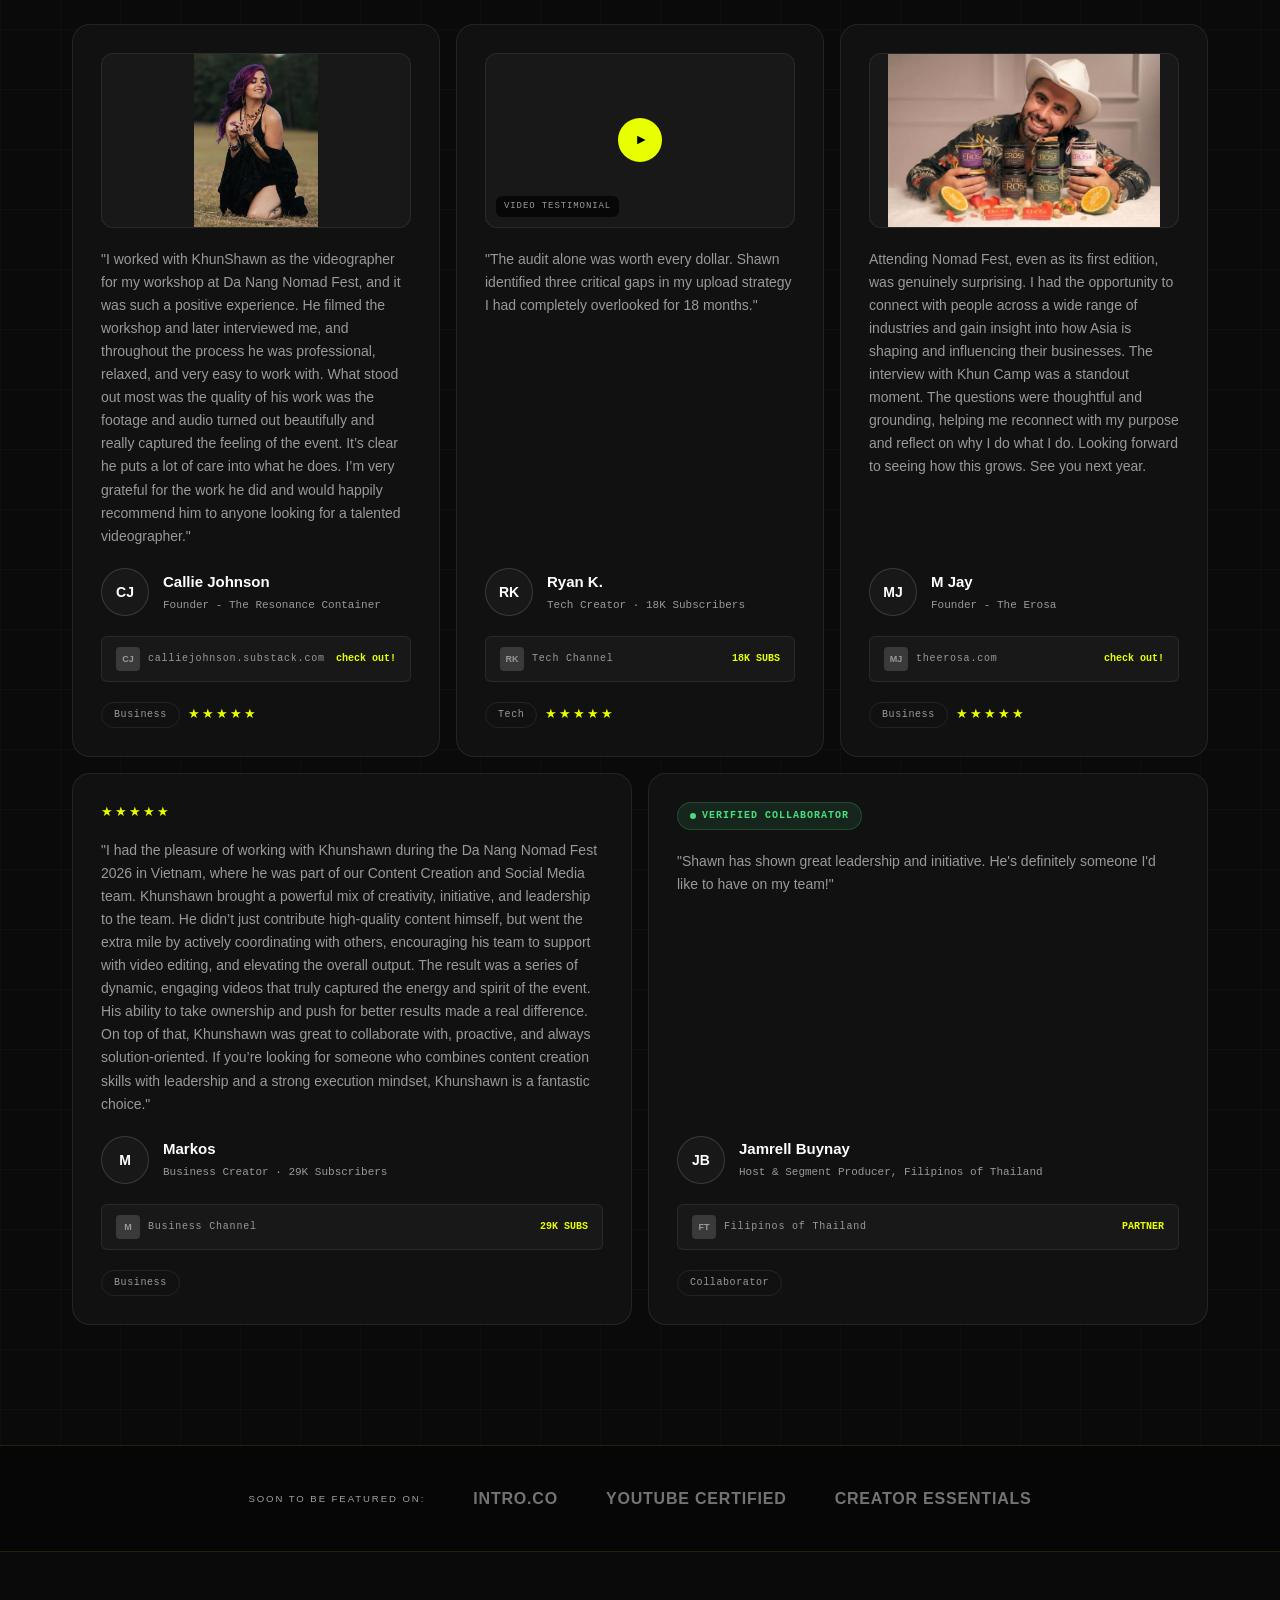
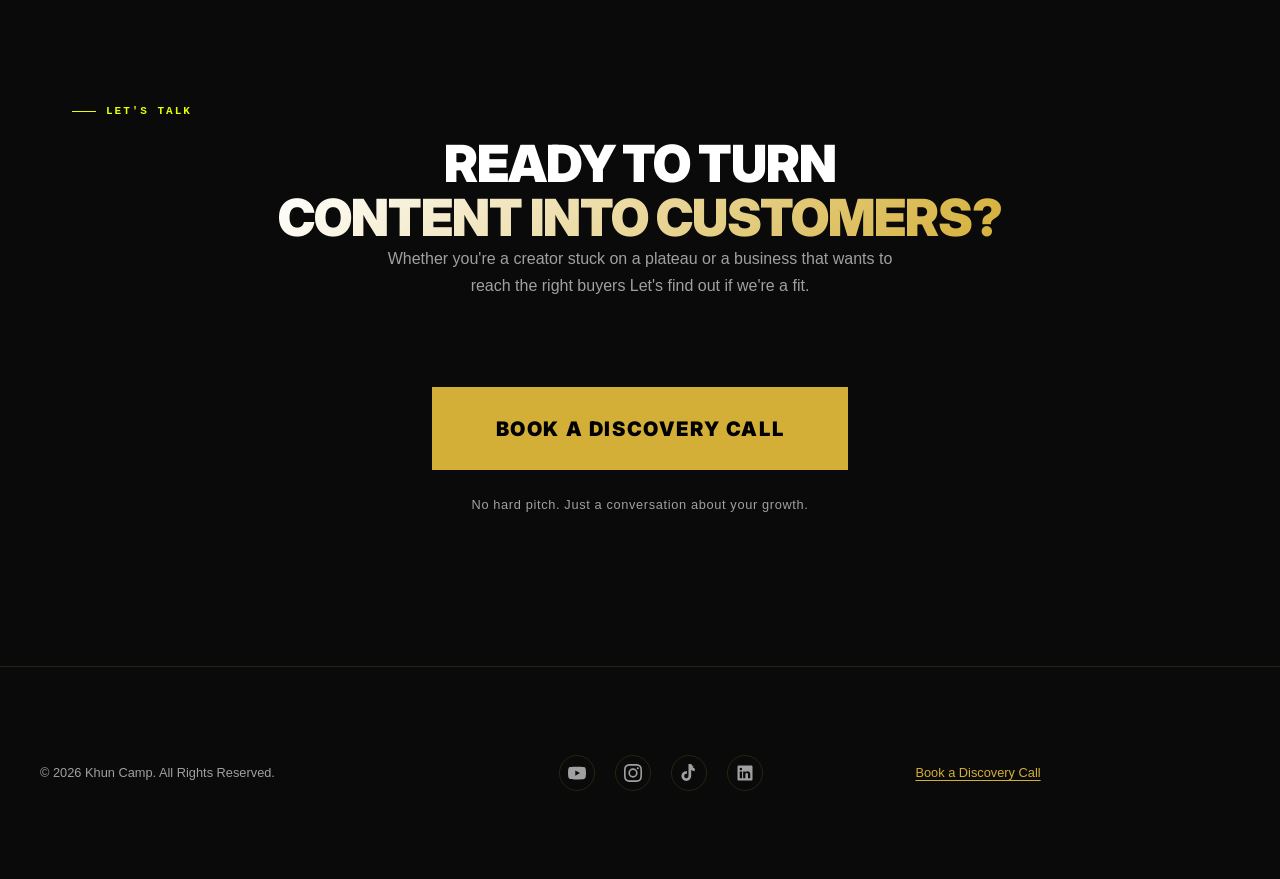
==== commit 53b12691: "updated files" ====
--- a/index.html
+++ b/index.html
@@ -359,25 +359,25 @@
       <div class="audit-grid" id="ai-grid">
 
         <!-- Card 1 — Live Installation Seat -->
-        <div class="audit-card">
+        <div class="audit-card card-gold">
           <p class="audit-tier-label">Live Installation</p>
           <p class="audit-price">$899</p>
           <p class="audit-price-sub">One-time</p>
           <div class="audit-divider"></div>
           <p class="audit-product-name">Live Installation Seat</p>
           <ul class="audit-features">
-            <li>VS Code setup</li>
-            <li>Codex setup &amp; training</li>
-            <li>Wispr Flow setup &amp; training</li>
-            <li>Live business workflow mapping</li>
-            <li>First AI workflow direction</li>
+            <li><span class="kw">Claude Code</span> setup &amp; training</li>
+            <li><span class="kw">Wispr Flow</span> setup &amp; training</li>
+            <li><span class="kw">Gamma</span> setup &amp; training</li>
+            <li><span class="kw">Live business workflow</span> mapping</li>
+            <li><span class="kw">First AI workflow</span> direction</li>
           </ul>
-          <p class="audit-card-note">Bring your laptop. Leave with VS Code, Codex, Wispr Flow, and your first AI business workflow installed.</p>
+          <p class="audit-card-note">Bring your laptop. Leave with Claude Code, Wispr Flow, and Gamma — and your first AI business workflow installed.</p>
           <a href="https://buy.stripe.com/cNi8wO6kA04TdJagVV7ss0b" target="_blank" class="btn-ghost-gold audit-card-cta">Reserve Live Installation Seat — $899</a>
         </div>
 
         <!-- Card 2 — Full Implementation Bundle — Featured -->
-        <div class="audit-card audit-card--featured">
+        <div class="audit-card audit-card--featured card-gold">
           <div class="audit-badge">Best Value</div>
           <p class="audit-tier-label">Full Bundle</p>
           <p class="audit-price">$1,499</p>
@@ -385,28 +385,29 @@
           <div class="audit-divider"></div>
           <p class="audit-product-name">Full Implementation Bundle</p>
           <ul class="audit-features">
-            <li>Everything in Live Installation Seat</li>
-            <li>Full course materials</li>
-            <li>AI business command center templates</li>
-            <li>10-day bounded implementation support</li>
+            <li><span class="kw">Everything</span> in Live Installation Seat</li>
+            <li><span class="kw">Full course materials</span> included</li>
+            <li><span class="kw">AI business command center</span> templates</li>
+            <li><span class="kw">10-day</span> bounded implementation support</li>
           </ul>
           <p class="audit-card-note">The live install plus course materials, templates, and 10 days of support so the setup turns into real usage.</p>
           <a href="https://buy.stripe.com/4gM3cueR604T20s6hh7ss0d" target="_blank" class="btn-primary audit-card-cta">Get Full Implementation Bundle — $1,499</a>
         </div>
 
         <!-- Card 3 — Team Enablement -->
-        <div class="audit-card">
+        <div class="audit-card card-purple">
           <p class="audit-tier-label">Team Retainer</p>
-          <p class="audit-price">$3,000<span class="audit-price-sub" style="font-size:1rem;">/mo</span></p>
-          <p class="audit-price-sub">Starts at · Monthly</p>
+          <p class="audit-price">$3,000<span class="mo-suffix">/mo</span></p>
+          <span class="monthly-pill">Monthly</span>
+          <p class="audit-price-sub">Starts at</p>
           <div class="audit-divider"></div>
           <p class="audit-product-name">AI Systems Team Enablement</p>
           <ul class="audit-features">
-            <li>Staff training</li>
-            <li>Team workflow support</li>
-            <li>Implementation guidance</li>
-            <li>Adoption support</li>
-            <li>System rollout planning</li>
+            <li><span class="kw">Staff training</span> included</li>
+            <li><span class="kw">Team workflow</span> support</li>
+            <li><span class="kw">Implementation</span> guidance</li>
+            <li><span class="kw">Adoption</span> support</li>
+            <li><span class="kw">System rollout</span> planning</li>
           </ul>
           <p class="audit-card-note">For companies that want AI adopted by the team, not just installed on one laptop.</p>
           <a href="#" class="btn-ghost-gold audit-card-cta">Apply For Team Enablement</a>
@@ -419,34 +420,20 @@
         <div class="audit-grid">
 
           <!-- Hidden: Public Live Seat -->
-          <div class="audit-card">
-            <p class="audit-tier-label">Future Public Price</p>
-            <p class="audit-price">$999</p>
-            <p class="audit-price-sub">One-time</p>
-            <div class="audit-divider"></div>
-            <p class="audit-product-name">Public Live Installation Seat</p>
-            <ul class="audit-features">
-              <li>Same live installation experience as the $899 seat</li>
-              <li>VS Code, Codex, Wispr Flow setup</li>
-              <li>Live business workflow mapping</li>
-              <li>First AI workflow direction</li>
-            </ul>
-            <p class="audit-card-note">Used after the first proof and testimonial round.</p>
-            <a href="https://buy.stripe.com/4gM3cu9wM8Bp7kM3557ss0c" target="_blank" class="btn-ghost-gold audit-card-cta">Reserve Public Live Installation Seat — $999</a>
-          </div>
+<!-- CARD 4 HIDDEN: $999 Future Public Price — unpublished per SOP 2026-05-19. Re-add with Starts [date] pill when ready. -->
 
           <!-- Hidden: Owner Support Retainer -->
-          <div class="audit-card">
+          <div class="audit-card card-teal">
             <p class="audit-tier-label">Owner Retainer</p>
-            <p class="audit-price">$1,499<span class="audit-price-sub" style="font-size:1rem;">/mo</span></p>
-            <p class="audit-price-sub">Monthly</p>
+            <p class="audit-price">$1,499<span class="mo-suffix">/mo</span></p>
+            <span class="monthly-pill">Monthly</span>
             <div class="audit-divider"></div>
             <p class="audit-product-name">AI Systems Owner Support</p>
             <ul class="audit-features">
-              <li>Owner-level AI usage support</li>
-              <li>Workflow refinement</li>
-              <li>Tool recommendations</li>
-              <li>Light implementation guidance</li>
+              <li><span class="kw">Owner-level AI usage</span> support</li>
+              <li><span class="kw">Workflow refinement</span> included</li>
+              <li><span class="kw">Tool recommendations</span></li>
+              <li><span class="kw">Light implementation</span> guidance</li>
             </ul>
             <p class="audit-card-note">Keep Khun Camp close as your AI support layer after the installation.</p>
             <a href="#" class="btn-ghost-gold audit-card-cta">Start Owner Support — $1,499/mo</a>
@@ -479,25 +466,25 @@
       <div class="audit-grid" id="creator-grid">
 
         <!-- Card 1 — Diagnostic -->
-        <div class="audit-card">
+        <div class="audit-card card-slate">
           <p class="audit-tier-label">Entry Diagnostic</p>
           <p class="audit-price">$499</p>
           <p class="audit-price-sub">One-time</p>
           <div class="audit-divider"></div>
           <p class="audit-product-name">Creator Growth Diagnostic</p>
           <ul class="audit-features">
-            <li>Content &amp; channel review</li>
-            <li>Offer and CTA check</li>
-            <li>Top 3 bottlenecks identified</li>
-            <li>Quick-win action list</li>
-            <li>Written summary</li>
+            <li><span class="kw">Content &amp; channel</span> review</li>
+            <li><span class="kw">Offer and CTA</span> check</li>
+            <li><span class="kw">Top 3 bottlenecks</span> identified</li>
+            <li><span class="kw">Quick-win</span> action list</li>
+            <li><span class="kw">Written summary</span> delivered</li>
           </ul>
           <p class="audit-card-note">Find out why your content is not turning into stronger growth, leads, or revenue.</p>
           <a href="https://buy.stripe.com/9B67sKeR63h58oQeNN7ss06" target="_blank" class="btn-ghost-gold audit-card-cta">Book Creator Growth Diagnostic — $499</a>
         </div>
 
         <!-- Card 2 — Implementation Sprint — Featured -->
-        <div class="audit-card audit-card--featured">
+        <div class="audit-card audit-card--featured card-gold">
           <div class="audit-badge">Most Popular</div>
           <p class="audit-tier-label">Implementation</p>
           <p class="audit-price">$3,500</p>
@@ -505,11 +492,11 @@
           <div class="audit-divider"></div>
           <p class="audit-product-name">Creator Growth Implementation Sprint</p>
           <ul class="audit-features">
-            <li>Everything in Creator Growth Deep Dive</li>
-            <li>Clip strategy</li>
-            <li>CTA map</li>
-            <li>Funnel recommendations</li>
-            <li>Distribution priorities</li>
+            <li><span class="kw">Everything</span> in Creator Growth Deep Dive</li>
+            <li><span class="kw">Clip strategy</span> included</li>
+            <li><span class="kw">CTA map</span> built</li>
+            <li><span class="kw">Funnel</span> recommendations</li>
+            <li><span class="kw">Distribution</span> priorities mapped</li>
             <li>30-day implementation plan</li>
           </ul>
           <p class="audit-card-note">Turn the diagnosis into a creator growth system and 30-day action plan.</p>
@@ -517,18 +504,18 @@
         </div>
 
         <!-- Card 3 — Creator Growth Engine -->
-        <div class="audit-card">
+        <div class="audit-card card-teal">
           <p class="audit-tier-label">Monthly Retainer</p>
-          <p class="audit-price">$2,500<span class="audit-price-sub" style="font-size:1rem;">/mo</span></p>
-          <p class="audit-price-sub">Monthly</p>
+          <p class="audit-price">$2,500<span class="mo-suffix">/mo</span></p>
+          <span class="monthly-pill">Monthly</span>
           <div class="audit-divider"></div>
           <p class="audit-product-name">Creator Growth Engine</p>
           <ul class="audit-features">
-            <li>Monthly creator growth support</li>
-            <li>Content-to-customer guidance</li>
-            <li>CTA testing</li>
-            <li>Distribution review</li>
-            <li>Performance direction</li>
+            <li><span class="kw">Monthly creator growth</span> support</li>
+            <li><span class="kw">Content-to-customer</span> guidance</li>
+            <li><span class="kw">CTA testing</span> each month</li>
+            <li><span class="kw">Distribution</span> review</li>
+            <li><span class="kw">Performance</span> direction</li>
           </ul>
           <p class="audit-card-note">Monthly creator growth support without pretending it includes a full production team.</p>
           <a href="#" class="btn-ghost-gold audit-card-cta">Start Creator Growth Engine — $2,500/mo</a>
@@ -541,17 +528,17 @@
         <div class="audit-grid">
 
           <!-- Hidden: Deep Dive -->
-          <div class="audit-card">
+          <div class="audit-card card-gold">
             <p class="audit-tier-label">Full Teardown</p>
             <p class="audit-price">$1,499</p>
             <p class="audit-price-sub">One-time</p>
             <div class="audit-divider"></div>
             <p class="audit-product-name">Creator Growth Deep Dive</p>
             <ul class="audit-features">
-              <li>Channel and content audit</li>
-              <li>Offer and audience alignment review</li>
-              <li>Content-to-customer funnel map</li>
-              <li>Clip and CTA opportunity map</li>
+              <li><span class="kw">Channel and content</span> audit</li>
+              <li><span class="kw">Offer and audience</span> alignment review</li>
+              <li><span class="kw">Content-to-customer funnel</span> map</li>
+              <li><span class="kw">Clip and CTA</span> opportunity map</li>
               <li>Priority roadmap</li>
               <li>60-minute debrief call</li>
             </ul>
@@ -560,34 +547,34 @@
           </div>
 
           <!-- Hidden: VIP Sprint -->
-          <div class="audit-card">
+          <div class="audit-card card-gold">
             <p class="audit-tier-label">VIP Sprint</p>
             <p class="audit-price">$5,000</p>
             <p class="audit-price-sub">One-time</p>
             <div class="audit-divider"></div>
             <p class="audit-product-name">Creator Growth VIP Sprint</p>
             <ul class="audit-features">
-              <li>Deeper strategy</li>
-              <li>Implementation planning</li>
-              <li>Content-to-customer system design</li>
-              <li>Priority support</li>
+              <li><span class="kw">Deeper strategy</span> session</li>
+              <li><span class="kw">Implementation planning</span> included</li>
+              <li><span class="kw">Content-to-customer system</span> design</li>
+              <li><span class="kw">Priority support</span> throughout</li>
             </ul>
             <p class="audit-card-note">For monetized creators and creator-founders who need a sharper growth system now.</p>
             <a href="#" class="btn-ghost-gold audit-card-cta">Book Creator Growth VIP Sprint — $5,000</a>
           </div>
 
           <!-- Hidden: Engine Plus -->
-          <div class="audit-card">
+          <div class="audit-card card-teal">
             <p class="audit-tier-label">Engine Plus</p>
-            <p class="audit-price">$5,000<span class="audit-price-sub" style="font-size:1rem;">/mo</span></p>
-            <p class="audit-price-sub">Monthly</p>
+            <p class="audit-price">$5,000<span class="mo-suffix">/mo</span></p>
+            <span class="monthly-pill">Monthly</span>
             <div class="audit-divider"></div>
             <p class="audit-product-name">Creator Growth Engine Plus</p>
             <ul class="audit-features">
-              <li>Deeper strategy</li>
-              <li>Content calendar direction</li>
-              <li>Funnel improvements</li>
-              <li>Reporting</li>
+              <li><span class="kw">Deeper strategy</span> each month</li>
+              <li><span class="kw">Content calendar</span> direction</li>
+              <li><span class="kw">Funnel</span> improvements</li>
+              <li><span class="kw">Reporting</span> included</li>
               <li>Limited production coordination</li>
             </ul>
             <p class="audit-card-note">For monetized creators who need deeper implementation across content, offer, and funnel.</p>
@@ -595,18 +582,19 @@
           </div>
 
           <!-- Hidden: Team Engine -->
-          <div class="audit-card">
+          <div class="audit-card card-purple">
             <p class="audit-tier-label">Team Engine</p>
-            <p class="audit-price">$7,500<span class="audit-price-sub" style="font-size:1rem;">/mo</span></p>
-            <p class="audit-price-sub">Starts at · Monthly</p>
+            <p class="audit-price">$7,500<span class="mo-suffix">/mo</span></p>
+            <span class="monthly-pill">Monthly</span>
+            <p class="audit-price-sub">Starts at</p>
             <div class="audit-divider"></div>
             <p class="audit-product-name">Creator Growth Team Engine</p>
             <ul class="audit-features">
-              <li>Production coordination</li>
-              <li>Team workflows</li>
-              <li>Content systems</li>
-              <li>Reporting</li>
-              <li>Ongoing multi-platform implementation</li>
+              <li><span class="kw">Production coordination</span> included</li>
+              <li><span class="kw">Team workflows</span> built</li>
+              <li><span class="kw">Content systems</span> managed</li>
+              <li><span class="kw">Reporting</span> delivered</li>
+              <li><span class="kw">Ongoing multi-platform</span> implementation</li>
             </ul>
             <p class="audit-card-note">For creators with teams, editors, content systems, and multi-platform growth needs.</p>
             <a href="#" class="btn-ghost-gold audit-card-cta">Apply For Creator Growth Team Engine</a>
--- a/css/style.css
+++ b/css/style.css
@@ -3102,4 +3102,67 @@
 .hero-program-arrow { transition: transform 0.2s ease; }
 
 .hero-program-link:hover .hero-program-arrow { transform: translateX(4px); }
-/* ── END HERO PROGRAM LINK ─────────────────────────────────────── */+/* ── END HERO PROGRAM LINK ─────────────────────────────────────── */
+
+/* ── SOP 2026-05-19: PRICING CARD TIER COLORS ─────────────────── */
+
+/* Border tier colors — override base .audit-card border */
+.audit-card.card-gold   { border: 2px solid #E5B83A; }
+.audit-card.card-slate  { border: 2px solid #8FA9C9; }
+.audit-card.card-teal   { border: 2px solid #4A9D9C; }
+.audit-card.card-purple { border: 2px solid #7A4FBF; }
+
+/* Featured cards (Best Value / Most Popular) get 4px border */
+.audit-card.audit-card--featured.card-gold   { border: 4px solid #E5B83A; }
+.audit-card.audit-card--featured.card-slate  { border: 4px solid #8FA9C9; }
+.audit-card.audit-card--featured.card-teal   { border: 4px solid #4A9D9C; }
+.audit-card.audit-card--featured.card-purple { border: 4px solid #7A4FBF; }
+
+/* Override hover so it stays in tier color */
+.audit-card.card-gold:hover   { border-color: #F0C84A; }
+.audit-card.card-slate:hover  { border-color: #A8C0DA; }
+.audit-card.card-teal:hover   { border-color: #5AADAC; }
+.audit-card.card-purple:hover { border-color: #8A5FCF; }
+
+/* Monthly price text color matches tier */
+.audit-card.card-teal   .audit-price { color: #4A9D9C; }
+.audit-card.card-purple .audit-price { color: #7A4FBF; }
+
+/* MONTHLY pill badge */
+.monthly-pill {
+  display: inline-block;
+  background: #4A9D9C;
+  color: #fff;
+  font-size: 9pt;
+  font-weight: 700;
+  text-transform: uppercase;
+  letter-spacing: 0.08em;
+  padding: 3px 10px;
+  border-radius: 99px;
+  margin-top: 6px;
+  margin-bottom: 4px;
+}
+
+/* /mo suffix — 60% of price size, baseline-aligned */
+.mo-suffix {
+  font-size: 60%;
+  vertical-align: baseline;
+}
+
+/* Italic descriptor under bullets */
+.audit-card-note {
+  font-size: 0.9rem;
+  font-style: italic;
+  color: #C9A961;
+  line-height: 1.5;
+  padding-top: 12px;
+  margin-bottom: 0;
+}
+
+/* Keyword highlight in bullets */
+.kw {
+  font-weight: 700;
+  color: #D4A537;
+}
+
+/* ── END SOP 2026-05-19 ────────────────────────────────────────── */
